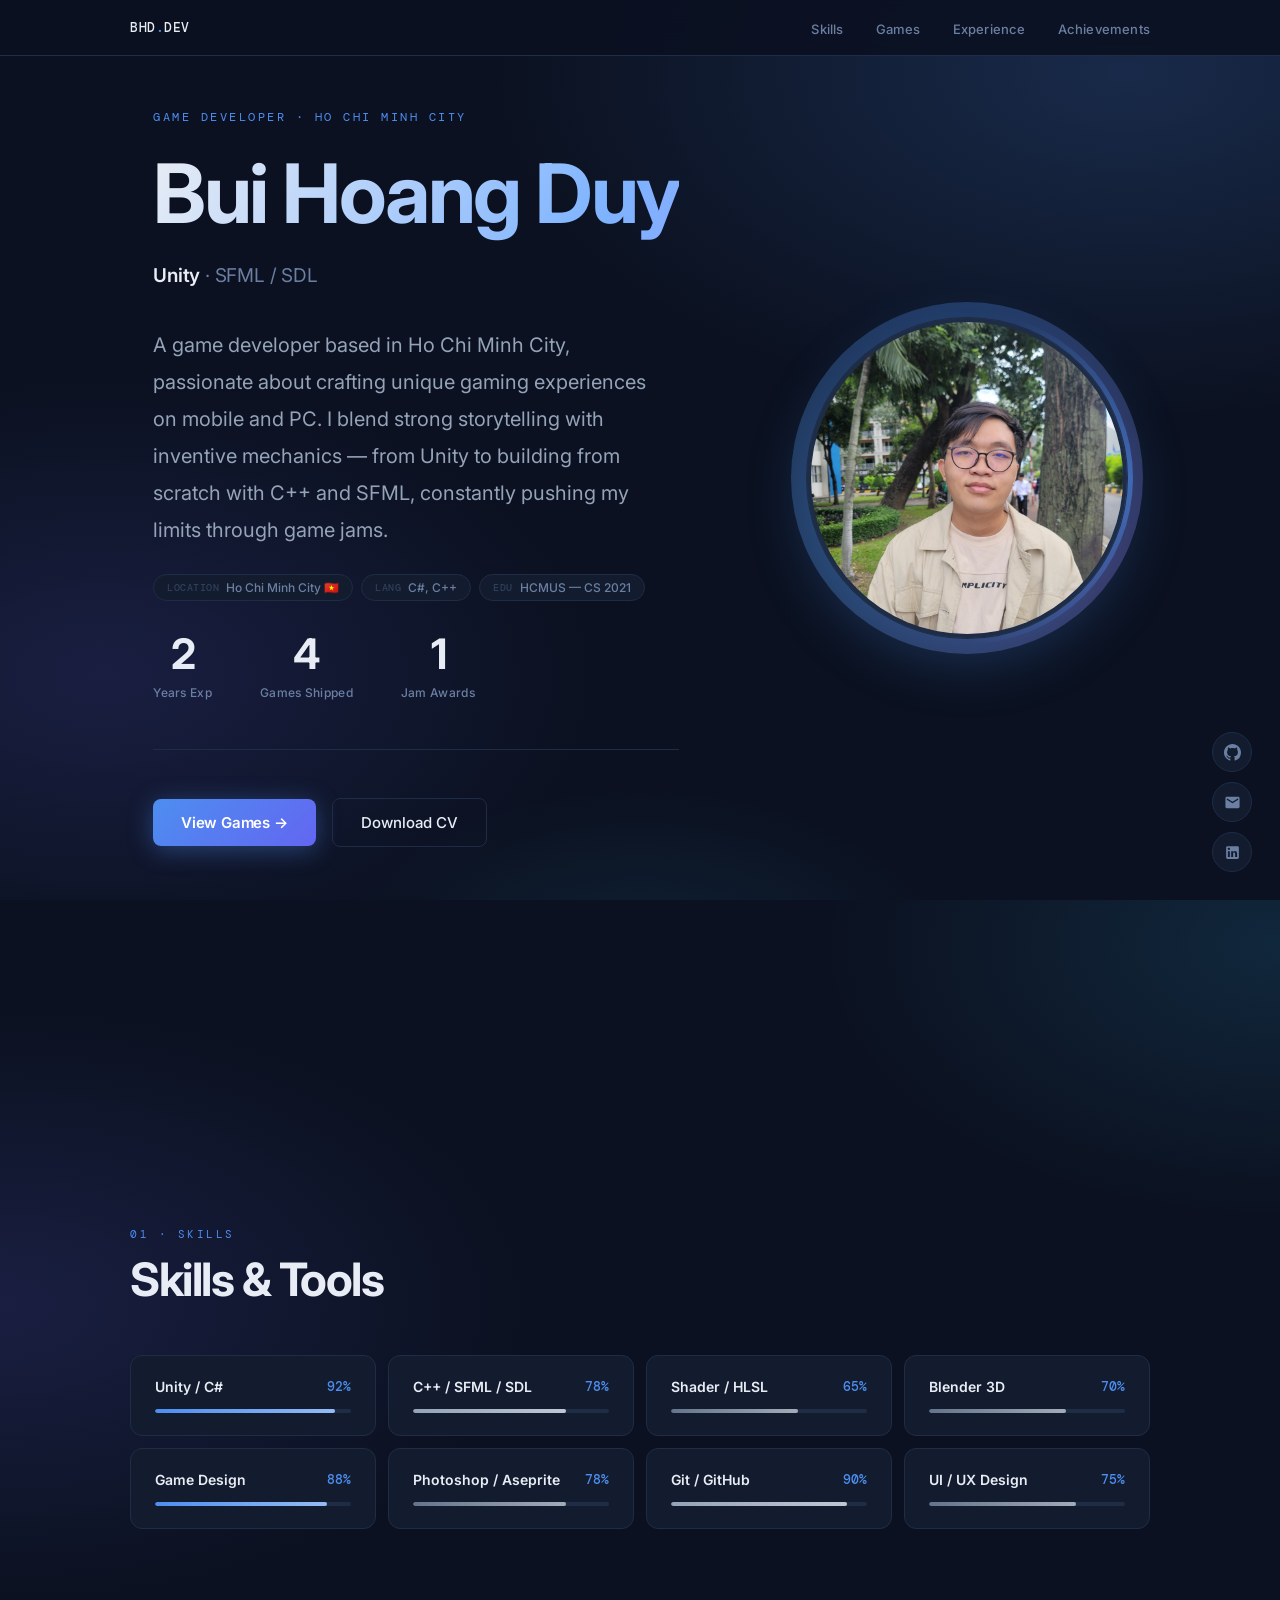
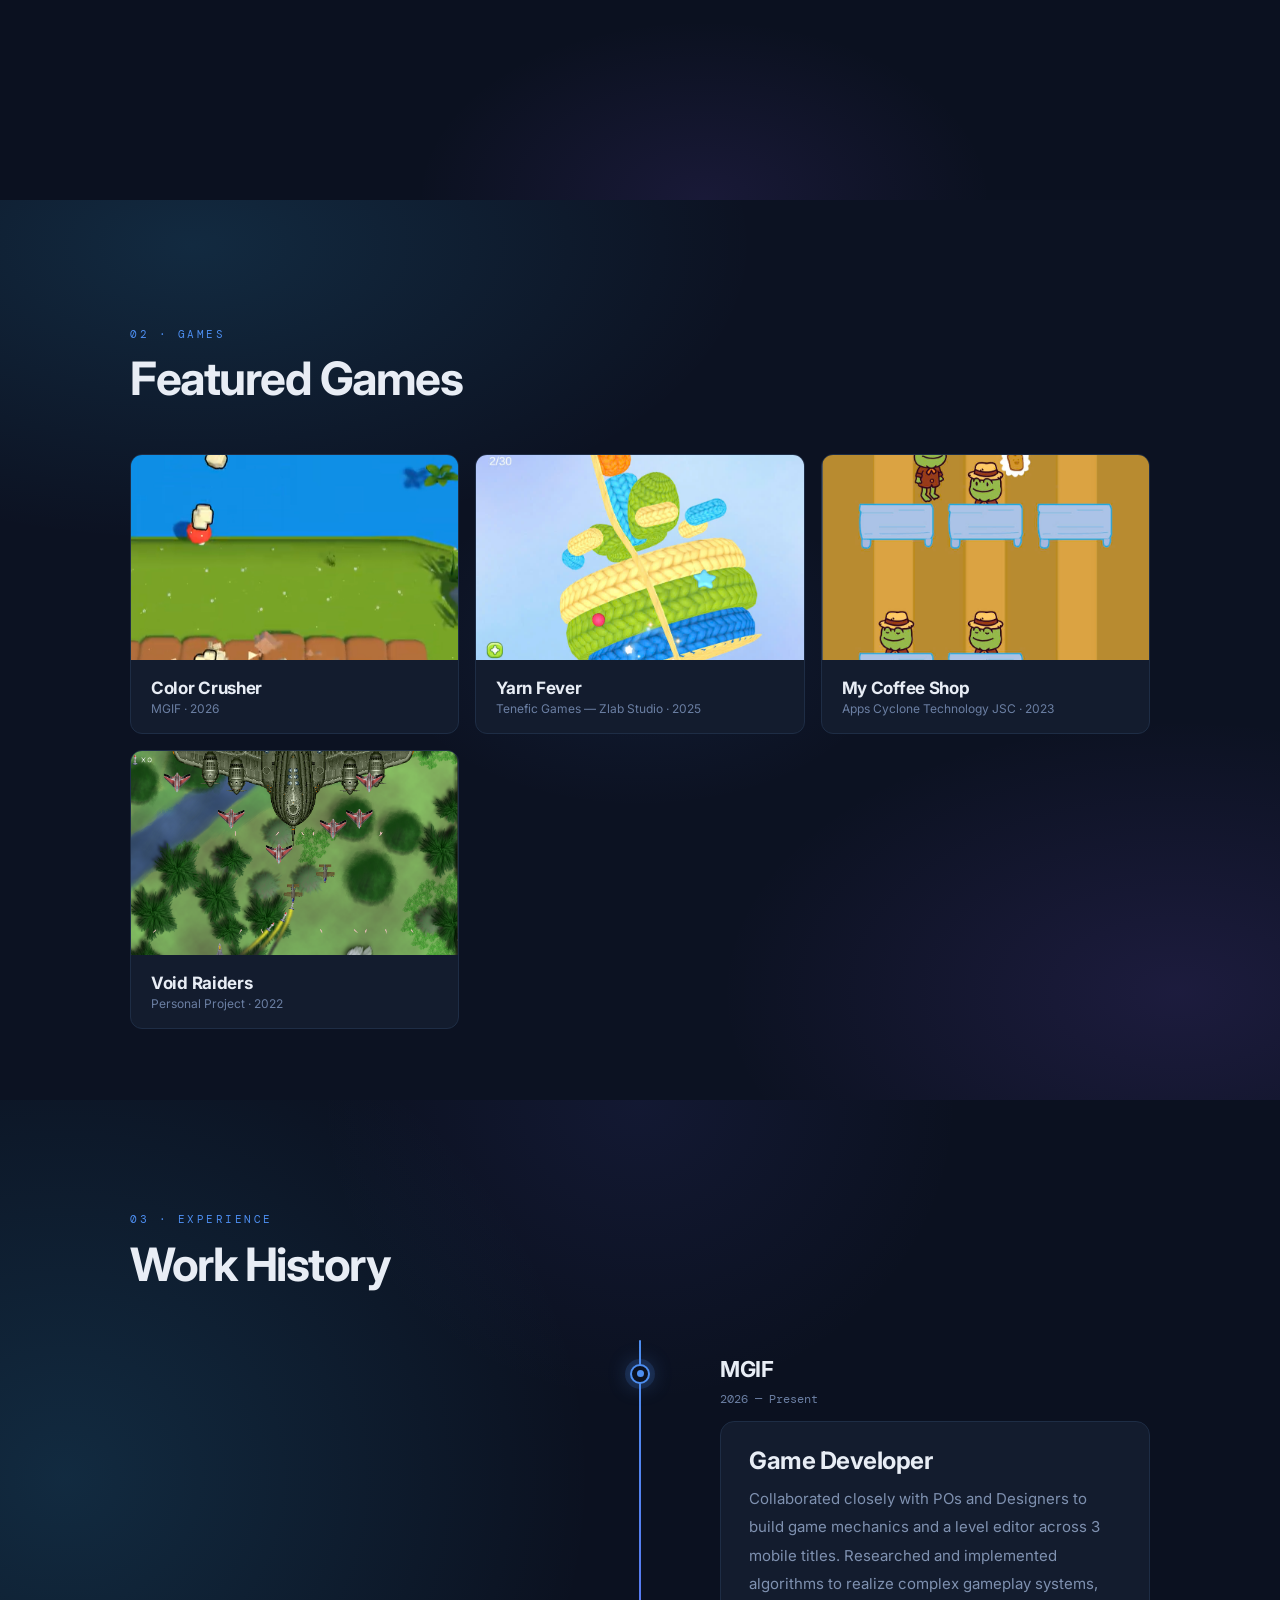
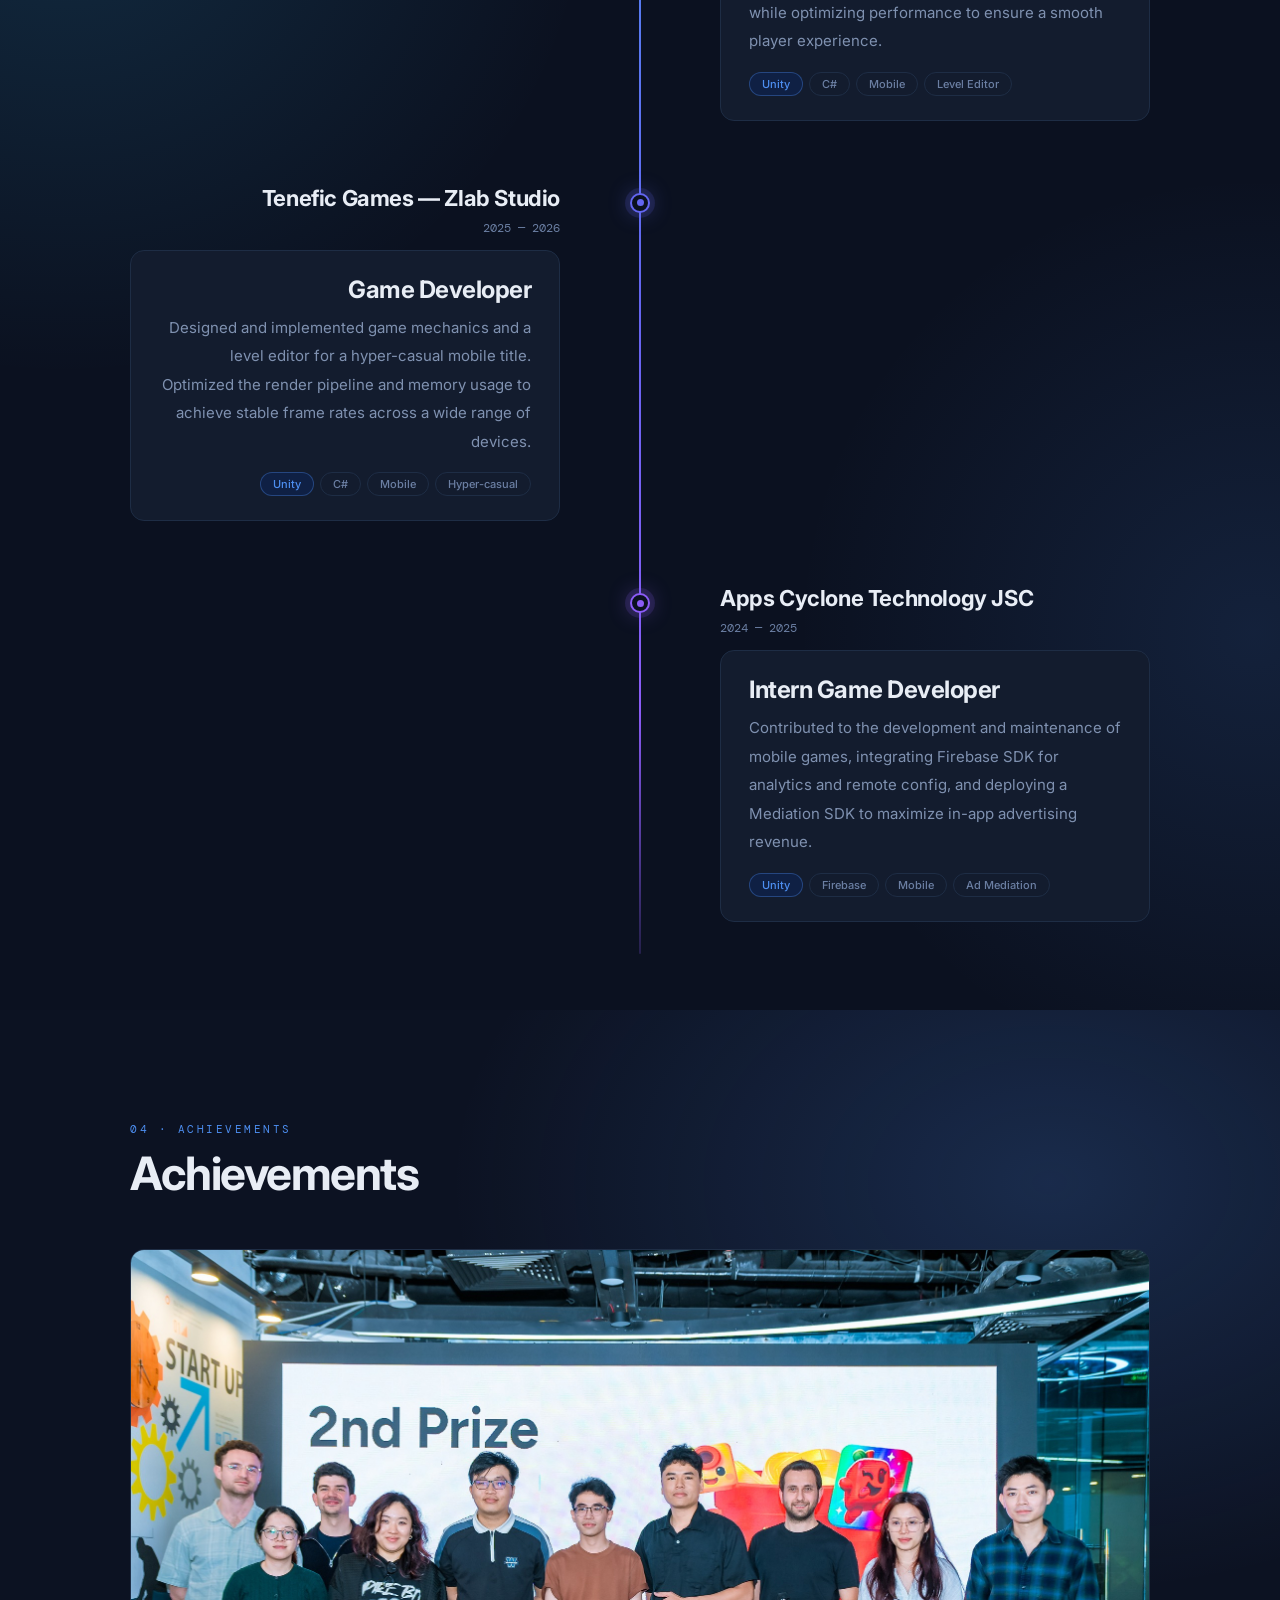
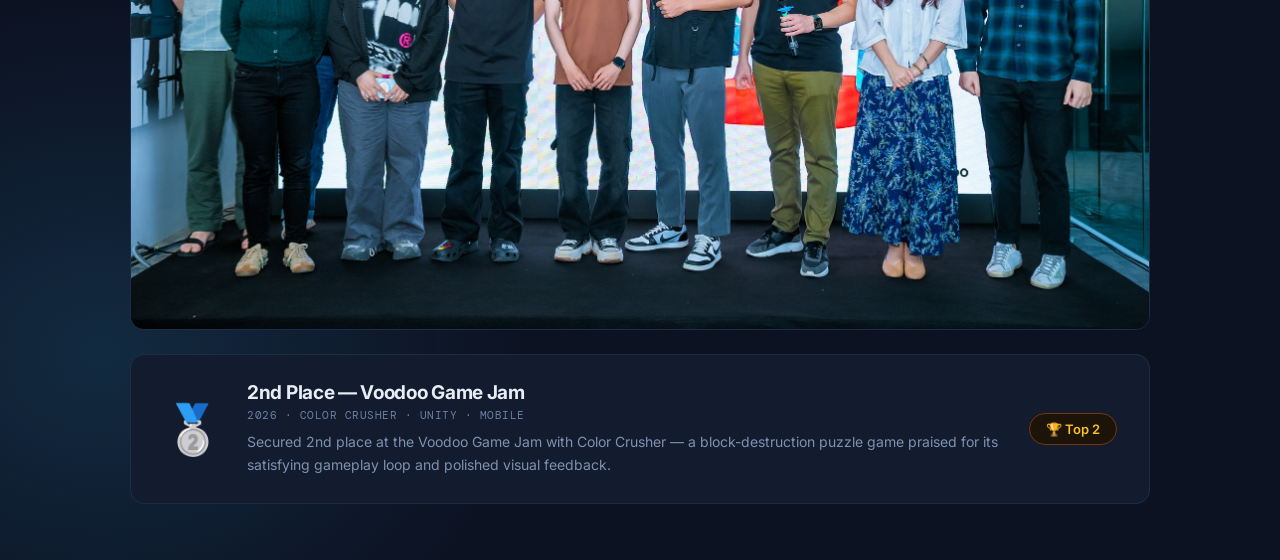
==== index.html @ a55b0243 "update portfolio" ====
<!DOCTYPE html>
<html lang="vi">
<head>
  <meta charset="UTF-8" />
  <meta name="viewport" content="width=device-width, initial-scale=1.0" />
  <title>Bui Hoang Duy — Game Developer</title>
  <link rel="preconnect" href="https://fonts.googleapis.com" />
  <link href="https://fonts.googleapis.com/css2?family=Inter:wght@300;400;500;600;700&family=DM+Mono:wght@400;500&display=swap" rel="stylesheet" />
  <style>
    *, *::before, *::after { box-sizing: border-box; margin: 0; padding: 0; }
    html { overflow-y: scroll; height: 100%; scroll-behavior: smooth; }
    body { overflow-x: hidden; }

    :root {
      --bg:           #0b1120;
      --surface:      #131c2e;
      --border:       #1e2d45;
      --text:         #e8edf5;
      --muted:        #6b7fa3;
      --subtle:       #2e3f5c;
      --accent:       #4d8ef0;
      --accent-light: #0f2044;
      --nav-h:        56px;
    }

    body {
      font-family: 'Inter', sans-serif;
      background: var(--bg);
      color: var(--text);
      -webkit-font-smoothing: antialiased;
    }

    a { color: inherit; text-decoration: none; }

    .container {
      max-width: 1100px;
      margin: 0 auto;
      padding: 0 2.5rem;
    }

    /* ── SCROLL PROGRESS ── */
    .scroll-progress {
      position: fixed;
      top: 0; left: 0;
      height: 2px;
      width: 0%;
      background: linear-gradient(90deg, var(--accent), #a78bfa, #60a5fa);
      z-index: 300;
      transition: width 0.08s linear;
    }

    /* ── NAV ── */
    nav {
      position: fixed;
      top: 0; left: 0; right: 0;
      z-index: 100;
      background: rgba(11,17,32,0.88);
      backdrop-filter: blur(16px);
      border-bottom: 1px solid var(--border);
      padding: 1.1rem 0;
    }

    nav .container { display: flex; align-items: center; justify-content: space-between; }

    .nav-logo {
      font-family: 'DM Mono', monospace;
      font-size: 13px; font-weight: 500;
      color: var(--text); letter-spacing: 0.5px;
    }
    .nav-logo span { color: var(--accent); }

    .nav-links { display: flex; gap: 2rem; list-style: none; }

    .nav-links a {
      font-size: 13px; color: var(--muted);
      font-weight: 500; letter-spacing: 0.2px;
      transition: color 0.15s;
      position: relative; padding-bottom: 2px;
    }
    .nav-links a::after {
      content: '';
      position: absolute; left: 0; bottom: -2px;
      width: 0; height: 1px;
      background: var(--accent);
      transition: width 0.22s ease;
    }
    .nav-links a:hover { color: var(--text); }
    .nav-links a:hover::after { width: 100%; }

    /* ── KEYFRAMES ── */
    @keyframes fadeUp {
      from { opacity: 0; transform: translateY(16px); }
      to   { opacity: 1; transform: translateY(0); }
    }

    @keyframes float {
      0%, 100% { transform: translateY(0); }
      50%       { transform: translateY(-12px); }
    }

    @keyframes gradientMove {
      0%   { background-position: 0% 50%; }
      50%  { background-position: 100% 50%; }
      100% { background-position: 0% 50%; }
    }

    @keyframes ringRotate {
      from { transform: rotate(0deg); }
      to   { transform: rotate(360deg); }
    }

    @keyframes ringRotateRev {
      from { transform: rotate(0deg); }
      to   { transform: rotate(-360deg); }
    }

    @keyframes shimmer {
      0%   { background-position: -200% center; }
      100% { background-position:  200% center; }
    }

    @keyframes blink {
      0%, 100% { opacity: 1; }
      50%       { opacity: 0.3; }
    }

    @keyframes pulseGlow {
      0%, 100% { box-shadow: 0 0 0 0   rgba(77,142,240,0.35); }
      50%       { box-shadow: 0 0 0 10px rgba(77,142,240,0); }
    }

    @keyframes slideLeft {
      from { opacity: 0; transform: translateX(-24px); }
      to   { opacity: 1; transform: translateX(0); }
    }

    /* ── HERO ── */
    .hero {
      height: 100vh;
      display: flex; align-items: center;
      background:
        radial-gradient(ellipse 90% 70% at 88%  8%,  rgba(77,142,240,0.20) 0%, transparent 55%),
        radial-gradient(ellipse 70% 60% at 8%   75%,  rgba(99,102,241,0.16) 0%, transparent 55%),
        radial-gradient(ellipse 50% 45% at 50% 110%,  rgba(56,189,248,0.11) 0%, transparent 50%),
        #0b1120;
    }
    .hero .container { padding-top: var(--nav-h); }

    .hero-inner {
      display: grid;
      grid-template-columns: 1fr auto;
      gap: 8rem; align-items: center;
      width: 100%;
      min-height: calc(100vh - var(--nav-h));
    }
    @media (max-width: 640px) {
      .hero-inner { grid-template-columns: 1fr; gap: 2.5rem; }
      .hero-avatar-wrap { order: -1; }
    }

    /* avatar */
    .hero-avatar-wrap {
      position: relative;
      display: flex; align-items: center; justify-content: center;
      flex-shrink: 0;
      animation: float 6s ease-in-out 1s infinite;
    }
    .hero-avatar-wrap::before {
      content: '';
      position: absolute; inset: -16px;
      border-radius: 50%;
      background: conic-gradient(from 0deg, var(--accent) 0%, #a78bfa 35%, #60a5fa 65%, var(--accent) 100%);
      opacity: 0.28;
      animation: ringRotate 8s linear infinite;
    }
    .hero-avatar-wrap::after {
      content: '';
      position: absolute; inset: -6px;
      border-radius: 50%;
      background: conic-gradient(from 180deg, transparent 55%, rgba(77,142,240,0.55) 75%, transparent 100%);
      animation: ringRotateRev 5s linear infinite;
    }
    .hero-avatar {
      width: 320px; height: 320px;
      border-radius: 50%;
      object-fit: cover;
      border: 4px solid #1e2d45;
      box-shadow: 0 0 0 1px var(--border), 0 20px 60px rgba(77,142,240,0.28);
      position: relative; z-index: 1;
      display: block;
      opacity: 0;
      animation: fadeUp 0.5s ease 0.25s forwards;
    }

    /* hero text */
    .hero-eyebrow {
      font-family: 'DM Mono', monospace;
      font-size: 12px; color: var(--accent);
      letter-spacing: 2.5px; text-transform: uppercase;
      margin-bottom: 1.4rem;
      opacity: 0;
      animation: fadeUp 0.5s ease 0.1s forwards;
    }

    .hero-name {
      font-size: clamp(46px, 7.5vw, 82px);
      font-weight: 700;
      line-height: 1.15; letter-spacing: -2.5px;
      padding-bottom: 0.08em;
      margin-bottom: 1rem;
      background: linear-gradient(120deg, #e8edf5 0%, #7eb3ff 30%, #a78bfa 60%, #e8edf5 100%);
      background-size: 280% 280%;
      -webkit-background-clip: text;
      -webkit-text-fill-color: transparent;
      background-clip: text;
      animation: fadeUp 0.5s ease 0.2s forwards, gradientMove 7s ease 0.7s infinite;
    }

    .hero-title {
      font-size: 19px; font-weight: 400;
      color: var(--muted); margin-bottom: 2.5rem;
      letter-spacing: -0.2px;
      opacity: 0;
      animation: fadeUp 0.5s ease 0.3s forwards;
    }
    .hero-title strong { color: var(--text); font-weight: 600; }

    .hero-bio {
      font-size: 20px; line-height: 1.85;
      color: #94a3b8; margin-bottom: 1.6rem;
      max-width: 500px;
      opacity: 0;
      animation: fadeUp 0.5s ease 0.35s forwards;
    }

    .hero-info-row {
      display: flex; gap: 8px; flex-wrap: wrap;
      margin-bottom: 2rem;
      opacity: 0;
      animation: fadeUp 0.5s ease 0.42s forwards;
    }
    .hero-chip {
      display: inline-flex; align-items: center; gap: 7px;
      font-size: 12px; font-weight: 500; color: var(--muted);
      background: var(--surface);
      border: 1px solid var(--border);
      padding: 5px 13px; border-radius: 100px;
      transition: border-color 0.15s, color 0.15s;
    }
    .hero-chip:hover { border-color: var(--accent); color: var(--text); }
    .hero-chip-accent { color: var(--accent); border-color: rgba(77,142,240,0.3); background: var(--accent-light); }
    .hero-chip-accent:hover { background: rgba(77,142,240,0.15); }
    .chip-key {
      font-family: 'DM Mono', monospace;
      font-size: 10px; color: var(--subtle);
      text-transform: uppercase; letter-spacing: 0.5px;
    }

    /* stats */
    .hero-stats {
      display: flex; gap: 3rem;
      margin-bottom: 3rem; padding-bottom: 3rem;
      border-bottom: 1px solid var(--border);
      opacity: 0;
      animation: fadeUp 0.5s ease 0.5s forwards;
    }
    .stat { text-align: center; }
    .stat-num {
      font-size: 42px; font-weight: 700;
      color: var(--text); letter-spacing: -2px;
      display: block; line-height: 1; margin-bottom: 6px;
    }
    .stat-label {
      font-size: 12px; color: var(--muted);
      font-weight: 500; letter-spacing: 0.3px;
    }

    /* cta buttons */
    .hero-cta {
      display: inline-flex; align-items: center; gap: 8px;
      background: linear-gradient(135deg, #4d8ef0, #6366f1);
      color: #fff; padding: 14px 28px;
      border-radius: 8px; font-size: 15px; font-weight: 600;
      letter-spacing: -0.2px;
      transition: all 0.2s cubic-bezier(0.34,1.56,0.64,1);
      opacity: 0;
      animation: fadeUp 0.5s ease 0.6s forwards;
      box-shadow: 0 4px 24px rgba(77,142,240,0.38);
    }
    .hero-cta:hover {
      transform: translateY(-2px) scale(1.03);
      box-shadow: 0 8px 32px rgba(77,142,240,0.52);
      background: linear-gradient(135deg, #6ba3f5, #818cf8);
    }

    .hero-cta-secondary {
      display: inline-flex; align-items: center; gap: 8px;
      border: 1px solid var(--border);
      color: var(--text); padding: 14px 28px;
      border-radius: 8px; font-size: 15px; font-weight: 500;
      transition: all 0.2s cubic-bezier(0.34,1.56,0.64,1);
      margin-left: 12px;
      opacity: 0;
      animation: fadeUp 0.5s ease 0.65s forwards;
    }
    .hero-cta-secondary:hover {
      border-color: var(--accent);
      background: var(--surface);
      transform: translateY(-2px);
      box-shadow: 0 4px 20px rgba(77,142,240,0.18);
    }

    /* ── SECTIONS ── */
    section {
      min-height: 100vh;
      display: flex; align-items: center;
    }
    section .container {
      padding-top: calc(var(--nav-h) + 3.5rem);
      padding-bottom: 3.5rem; width: 100%;
    }

    .section-label {
      font-family: 'DM Mono', monospace;
      font-size: 11px; color: var(--accent);
      letter-spacing: 2.5px; text-transform: uppercase;
      margin-bottom: 0.6rem;
    }
    .section-title {
      font-size: 46px; font-weight: 700;
      color: var(--text); letter-spacing: -1.5px;
      margin-bottom: 3rem;
    }

    /* ── REVEAL ── */
    .reveal {
      opacity: 0; transform: translateY(20px);
      transition: opacity 0.6s ease, transform 0.6s ease;
    }
    .reveal.visible { opacity: 1; transform: none; }

    /* ── SKILLS ── */
    #skills {
      background:
        radial-gradient(ellipse 75% 60% at 0%   45%,  rgba(99,102,241,0.16) 0%, transparent 55%),
        radial-gradient(ellipse 65% 55% at 100%  5%,   rgba(56,189,248,0.13) 0%, transparent 55%),
        radial-gradient(ellipse 45% 40% at 55%  100%,  rgba(139,92,246,0.11) 0%, transparent 50%),
        #0b1120;
    }
    .skills-grid {
      display: grid;
      grid-template-columns: repeat(auto-fill, minmax(240px, 1fr));
      gap: 12px;
    }
    .skill-card {
      background: var(--surface);
      border: 1px solid var(--border);
      border-radius: 12px; padding: 22px 24px;
      opacity: 0; transform: translateY(22px);
      transition: opacity 0.45s ease, transform 0.45s ease,
                  border-color 0.18s, box-shadow 0.18s;
    }
    .skill-card.visible { opacity: 1; transform: translateY(0); }
    .skill-card.visible:hover {
      border-color: var(--accent);
      box-shadow: 0 6px 24px rgba(77,142,240,0.14);
      transform: translateY(-4px);
    }
    .skill-header {
      display: flex; justify-content: space-between;
      align-items: center; margin-bottom: 14px;
    }
    .skill-name { font-size: 14px; font-weight: 600; color: var(--text); }
    .skill-pct {
      font-family: 'DM Mono', monospace;
      font-size: 13px; color: var(--accent); font-weight: 500;
    }
    .skill-bar {
      height: 4px; background: var(--border);
      border-radius: 2px; overflow: hidden;
    }
    .skill-fill {
      height: 100%; border-radius: 2px;
      width: 0; transition: width 1.3s cubic-bezier(.22,.68,0,1.1);
      position: relative; overflow: hidden;
    }
    .skill-fill::after {
      content: '';
      position: absolute; inset: 0;
      background: linear-gradient(90deg, transparent 0%, rgba(255,255,255,0.4) 50%, transparent 100%);
      background-size: 200% 100%;
      animation: shimmer 2.2s linear infinite;
    }
    .c-accent { background: var(--accent); }
    .c-dark   { background: #94a3b8; }
    .c-mid    { background: #64748b; }

    /* ── GAMES ── */
    #games {
      background:
        radial-gradient(ellipse 80% 60% at 15%  5%,  rgba(56,189,248,0.14) 0%, transparent 55%),
        radial-gradient(ellipse 65% 55% at 92%  88%, rgba(139,92,246,0.13) 0%, transparent 55%),
        radial-gradient(ellipse 40% 35% at 50%  50%, rgba(77,142,240,0.08) 0%, transparent 50%),
        #0c1222;
    }
    .games-grid {
      display: grid;
      grid-template-columns: repeat(3, 1fr);
      gap: 16px;
    }
    @media (max-width: 860px) { .games-grid { grid-template-columns: repeat(2, 1fr); } }
    @media (max-width: 520px)  { .games-grid { grid-template-columns: 1fr; } }

    .game-card {
      display: block;
      border-radius: 12px; overflow: hidden;
      background: var(--surface);
      border: 1px solid var(--border);
      cursor: pointer;
      transition: transform 0.25s cubic-bezier(0.34,1.56,0.64,1), box-shadow 0.25s, border-color 0.25s;
    }
    .game-card:hover {
      transform: translateY(-5px);
      box-shadow: 0 20px 50px rgba(0,0,0,0.4);
      border-color: rgba(77,142,240,0.35);
    }
    .game-card-thumb {
      position: relative; overflow: hidden;
      aspect-ratio: 16 / 10;
    }
    .game-card-thumb img {
      width: 100%; height: 100%;
      object-fit: cover; display: block;
      transition: transform 0.5s ease;
    }
    .game-card:hover .game-card-thumb img { transform: scale(1.06); }

    .game-card-info { padding: 18px 20px 16px; }
    .game-card-title {
      font-size: 17px; font-weight: 700;
      color: var(--text); letter-spacing: -0.3px; margin-bottom: 3px;
    }
    .game-card-studio { font-size: 12px; color: var(--muted); }

    .game-card-desc-wrap {
      max-height: 0; overflow: hidden; opacity: 0;
      transition: max-height 0.4s ease, opacity 0.35s ease, padding 0.35s ease;
      border-top: 1px solid transparent;
      padding: 0 20px;
    }
    .game-card:hover .game-card-desc-wrap {
      max-height: 180px; opacity: 1;
      border-top-color: var(--border);
      padding: 14px 20px 20px;
    }
    .game-card-desc { font-size: 13px; color: #7f91b0; line-height: 1.75; }

    .tags { display: flex; gap: 6px; flex-wrap: wrap; }
    .tag {
      font-size: 11px; font-weight: 500;
      padding: 4px 12px; border-radius: 100px;
      background: var(--surface); color: var(--muted);
      border: 1px solid var(--border);
      transition: all 0.15s;
    }
    .tag:hover { border-color: var(--accent); color: var(--accent); }
    .tag-accent {
      background: var(--accent-light); color: var(--accent);
      border-color: rgba(77,142,240,0.35);
    }

    /* ── EXPERIENCE / GIT LOG TIMELINE ── */
    #experience {
      background:
        radial-gradient(ellipse 75% 60% at 5%   25%,  rgba(56,189,248,0.15) 0%, transparent 55%),
        radial-gradient(ellipse 65% 55% at 98%  75%,  rgba(77,142,240,0.13) 0%, transparent 55%),
        radial-gradient(ellipse 50% 40% at 50%   0%,  rgba(99,102,241,0.09) 0%, transparent 50%),
        #0b1120;
    }

    .git-log {
      position: relative;
      padding: 1rem 0 2rem;
    }

    /* centered vertical line */
    .git-log::before {
      content: '';
      position: absolute;
      left: 50%; top: 0; bottom: 0;
      width: 2px;
      transform: translateX(-50%);
      background: linear-gradient(to bottom,
        var(--accent) 0%,
        #6366f1 45%,
        #8b5cf6 80%,
        rgba(139,92,246,0.2) 100%
      );
      border-radius: 2px;
    }

    .git-entry {
      display: grid;
      grid-template-columns: 1fr 80px 1fr;
      margin-bottom: 4rem;
      opacity: 0; transform: translateY(20px);
      transition: opacity 0.55s ease, transform 0.55s ease;
    }
    .git-entry.visible { opacity: 1; transform: none; }
    .git-entry:last-child { margin-bottom: 0; }

    /* center column: node */
    .git-node-col {
      grid-column: 2;
      display: flex; justify-content: center;
      padding-top: 8px;
      position: relative; z-index: 2;
    }

    .git-node {
      width: 20px; height: 20px;
      border-radius: 50%;
      background: var(--bg);
      border: 2.5px solid var(--accent);
      box-shadow: 0 0 0 5px rgba(77,142,240,0.15), 0 0 22px rgba(77,142,240,0.45);
      display: flex; align-items: center; justify-content: center;
      flex-shrink: 0;
      transition: box-shadow 0.25s, transform 0.25s;
    }
    .git-node::after {
      content: '';
      width: 7px; height: 7px;
      border-radius: 50%;
      background: var(--accent);
    }
    .git-entry:hover .git-node {
      box-shadow: 0 0 0 8px rgba(77,142,240,0.2), 0 0 32px rgba(77,142,240,0.6);
      transform: scale(1.2);
    }
    .git-entry:nth-child(2) .git-node { border-color: #6366f1; box-shadow: 0 0 0 5px rgba(99,102,241,0.15), 0 0 22px rgba(99,102,241,0.45); }
    .git-entry:nth-child(2) .git-node::after { background: #6366f1; }
    .git-entry:nth-child(2):hover .git-node { box-shadow: 0 0 0 8px rgba(99,102,241,0.2), 0 0 32px rgba(99,102,241,0.6); }
    .git-entry:nth-child(3) .git-node { border-color: #8b5cf6; box-shadow: 0 0 0 5px rgba(139,92,246,0.15), 0 0 22px rgba(139,92,246,0.45); }
    .git-entry:nth-child(3) .git-node::after { background: #8b5cf6; }
    .git-entry:nth-child(3):hover .git-node { box-shadow: 0 0 0 8px rgba(139,92,246,0.2), 0 0 32px rgba(139,92,246,0.6); }

    /* right entry: content column 3 */
    .git-entry--right .git-content { grid-column: 3; padding-left: 2.5rem; }

    /* left entry: content column 1, right-aligned */
    .git-entry--left .git-content {
      grid-column: 1; grid-row: 1;
      padding-right: 2.5rem;
      text-align: right;
    }
    .git-entry--left .git-node-col { grid-row: 1; }
    .git-entry--left .tags { justify-content: flex-end; }

    .git-commit-header { margin-bottom: 14px; }
    .git-company-label {
      display: block;
      font-size: 22px; font-weight: 700; color: var(--text); letter-spacing: -0.4px;
      margin-bottom: 5px;
    }
    .git-commit-date {
      font-family: 'DM Mono', monospace;
      font-size: 12px; color: var(--muted);
    }

    .git-commit-card {
      background: var(--surface);
      border: 1px solid var(--border);
      border-radius: 14px; padding: 24px 28px;
      transition: border-color 0.2s, box-shadow 0.2s, transform 0.2s;
    }
    .git-entry--right .git-commit-card:hover {
      border-color: rgba(77,142,240,0.4);
      box-shadow: 0 6px 28px rgba(77,142,240,0.13);
      transform: translateX(5px);
    }
    .git-entry--left .git-commit-card:hover {
      border-color: rgba(99,102,241,0.4);
      box-shadow: 0 6px 28px rgba(99,102,241,0.13);
      transform: translateX(-5px);
    }
    .git-entry:nth-child(3) .git-commit-card:hover { border-color: rgba(139,92,246,0.4); box-shadow: 0 6px 28px rgba(139,92,246,0.13); }

    .tl-role { font-size: 24px; font-weight: 700; color: var(--text); margin-bottom: 10px; letter-spacing: -0.5px; }
    .tl-desc { font-size: 15px; color: #7f91b0; line-height: 1.9; }

    @media (max-width: 680px) {
      .git-log::before { left: 20px; transform: none; }
      .git-entry { grid-template-columns: 50px 1fr; }
      .git-node-col { grid-column: 1; }
      .git-entry--right .git-content,
      .git-entry--left .git-content {
        grid-column: 2; grid-row: 1;
        padding-left: 1.5rem; padding-right: 0;
        text-align: left;
      }
      .git-entry--left .tags { justify-content: flex-start; }
    }

    /* ── ACHIEVEMENTS ── */
    #achievements {
      background:
        radial-gradient(ellipse 85% 65% at 82%  15%,  rgba(77,142,240,0.20) 0%, transparent 55%),
        radial-gradient(ellipse 60% 55% at 8%   82%,  rgba(56,189,248,0.14) 0%, transparent 55%),
        radial-gradient(ellipse 45% 40% at 40%  55%,  rgba(99,102,241,0.10) 0%, transparent 50%),
        #0c1222;
    }
    .achievement-wrap { display: flex; flex-direction: column; gap: 24px; }
    .achievement-img {
      width: 100%; border-radius: 14px; overflow: hidden;
      border: 1px solid var(--border); background: var(--surface);
      transition: transform 0.35s ease, box-shadow 0.35s;
    }
    .achievement-img:hover {
      transform: scale(1.012);
      box-shadow: 0 16px 48px rgba(77,142,240,0.22);
    }
    .achievement-img img { width: 100%; height: auto; display: block; }

    .achievement-card {
      display: flex; align-items: center; gap: 24px;
      padding: 26px 32px; border: 1px solid var(--border);
      border-radius: 14px; background: var(--surface);
      transition: border-color 0.2s, box-shadow 0.2s, transform 0.2s cubic-bezier(0.34,1.56,0.64,1);
      animation: pulseGlow 3.5s ease-in-out infinite;
    }
    .achievement-card:hover {
      border-color: var(--accent);
      box-shadow: 0 10px 40px rgba(77,142,240,0.22);
      transform: translateY(-3px);
    }
    .achievement-badge {
      font-size: 48px; flex-shrink: 0; line-height: 1;
      animation: float 4s ease-in-out infinite;
    }
    .achievement-info { flex: 1; }
    .achievement-title { font-size: 19px; font-weight: 700; color: var(--text); letter-spacing: -0.3px; margin-bottom: 4px; }
    .achievement-meta {
      font-family: 'DM Mono', monospace;
      font-size: 11px; color: var(--muted);
      letter-spacing: 0.5px; text-transform: uppercase; margin-bottom: 8px;
    }
    .achievement-desc { font-size: 14px; color: #7f91b0; line-height: 1.7; }
    .achievement-pill {
      display: inline-flex; align-items: center; gap: 6px;
      background: #1c1408; border: 1px solid #78350f;
      border-radius: 100px; padding: 7px 16px;
      font-size: 13px; font-weight: 600; color: #fbbf24; flex-shrink: 0;
    }

    /* ── SOCIAL DOCK ── */
    .social-dock {
      position: fixed; bottom: 28px; right: 28px;
      display: flex; flex-direction: column; gap: 10px;
      z-index: 90;
    }
    .social-btn {
      width: 40px; height: 40px; border-radius: 50%;
      background: var(--surface); border: 1px solid var(--border);
      display: flex; align-items: center; justify-content: center;
      color: var(--muted);
      transition: border-color 0.18s, color 0.18s, transform 0.2s cubic-bezier(0.34,1.56,0.64,1), box-shadow 0.18s;
    }
    .social-btn svg { width: 17px; height: 17px; fill: currentColor; }
    .social-btn:hover {
      border-color: var(--accent); color: var(--accent);
      transform: scale(1.15);
      box-shadow: 0 4px 18px rgba(77,142,240,0.28);
    }

    /* removed: game detail overlay + lightbox (now in projects/style.css) */
    /*
    .game-detail-overlay {
      position: fixed; inset: 0;
      background: #06101e;
      z-index: 200; overflow-y: auto;
      opacity: 0; pointer-events: none;
      transition: opacity 0.3s ease;
    }
    .game-detail-overlay.open { opacity: 1; pointer-events: all; }

    .game-detail-inner {
      max-width: 960px; margin: 0 auto;
      padding: 3.5rem 2.5rem 6rem;
    }
    .game-detail-back {
      background: none; border: none;
      font-family: 'DM Mono', monospace;
      font-size: 12px; color: var(--muted); letter-spacing: 0.8px;
      cursor: pointer; padding: 0; margin-bottom: 2.5rem;
      display: inline-flex; align-items: center; gap: 8px;
      transition: color 0.15s;
    }
    .game-detail-back:hover { color: var(--text); }

    .game-detail-badge {
      display: inline-block;
      font-family: 'DM Mono', monospace;
      font-size: 11px; color: var(--accent);
      letter-spacing: 1.5px; text-transform: uppercase;
      border: 1px solid rgba(77,142,240,0.4);
      padding: 4px 10px; border-radius: 4px;
      margin-bottom: 1.2rem;
    }
    .game-detail-title {
      font-size: clamp(34px, 5.5vw, 60px);
      font-weight: 700; color: var(--text);
      letter-spacing: -1.5px; line-height: 1.08;
      text-transform: uppercase; margin-bottom: 1.5rem;
    }
    .game-detail-hr { border: none; border-top: 1px solid var(--border); margin-bottom: 2.5rem; }

    .game-detail-body {
      display: grid;
      grid-template-columns: 1fr 260px;
      gap: 5rem; align-items: start;
    }
    @media (max-width: 700px) { .game-detail-body { grid-template-columns: 1fr; gap: 2.5rem; } }

    .game-detail-section-label {
      font-family: 'DM Mono', monospace;
      font-size: 11px; color: var(--accent);
      letter-spacing: 2px; text-transform: uppercase;
      margin-bottom: 0.8rem;
    }
    .game-detail-overview {
      font-family: 'DM Mono', monospace;
      font-size: 13px; color: #7f91b0;
      line-height: 2; margin-bottom: 2.5rem;
    }
    .game-detail-screenshots {
      display: grid; grid-template-columns: 1fr 1fr; gap: 10px;
    }
    .game-detail-screenshots img {
      width: 100%; border-radius: 8px;
      border: 1px solid var(--border); display: block;
      cursor: pointer;
      transition: transform 0.3s ease, box-shadow 0.3s ease;
    }
    .game-detail-screenshots img:hover {
      transform: scale(1.02);
      box-shadow: 0 8px 32px rgba(0,0,0,0.5);
    }
    .game-detail-video {
      width: 100%; border-radius: 8px;
      border: 1px solid var(--border); display: block;
      background: #000;
    }

    /* ── LIGHTBOX ── */
    .lightbox {
      position: fixed; inset: 0;
      background: rgba(0,0,0,0.92);
      z-index: 400;
      display: flex; align-items: center; justify-content: center;
      opacity: 0; pointer-events: none;
      transition: opacity 0.2s ease;
    }
    .lightbox.open { opacity: 1; pointer-events: all; }

    .lightbox-img {
      max-width: 90vw; max-height: 88vh;
      object-fit: contain; border-radius: 6px; display: block;
      transition: opacity 0.15s ease;
    }
    .lightbox-img.switching { opacity: 0; }

    .lightbox-btn {
      position: absolute; top: 50%; transform: translateY(-50%);
      background: rgba(255,255,255,0.08);
      border: 1px solid rgba(255,255,255,0.18);
      border-radius: 50%; width: 48px; height: 48px;
      color: #fff; font-size: 18px; cursor: pointer;
      display: flex; align-items: center; justify-content: center;
      transition: background 0.15s, transform 0.15s;
      z-index: 1;
    }
    .lightbox-btn:hover { background: rgba(255,255,255,0.2); transform: translateY(-50%) scale(1.1); }
    .lightbox-prev { left: 24px; }
    .lightbox-next { right: 24px; }

    .lightbox-close {
      position: absolute; top: 18px; right: 18px;
      background: rgba(255,255,255,0.08);
      border: 1px solid rgba(255,255,255,0.18);
      border-radius: 50%; width: 38px; height: 38px;
      color: #fff; font-size: 14px; cursor: pointer;
      display: flex; align-items: center; justify-content: center;
      transition: background 0.15s;
    }
    .lightbox-close:hover { background: rgba(255,255,255,0.2); }

    .lightbox-counter {
      position: absolute; bottom: 20px; left: 50%; transform: translateX(-50%);
      font-family: 'DM Mono', monospace;
      font-size: 12px; color: rgba(255,255,255,0.45);
      letter-spacing: 1px; white-space: nowrap;
    }

    .game-detail-sidebar-block { margin-bottom: 2rem; }
    .game-detail-sidebar-label {
      font-family: 'DM Mono', monospace;
      font-size: 10px; color: var(--muted);
      letter-spacing: 2px; text-transform: uppercase;
      margin-bottom: 0.5rem;
    }
    .game-detail-sidebar-value {
      font-family: 'DM Mono', monospace;
      font-size: 13px; color: var(--accent); letter-spacing: 0.3px;
    }
    .game-detail-tags { display: flex; flex-wrap: wrap; gap: 6px; }
    .game-detail-tag {
      font-size: 11px; font-weight: 500;
      padding: 5px 12px; border-radius: 4px;
      background: var(--surface);
      border: 1px solid var(--border); color: var(--muted);
    }
    */
  </style>
</head>
<body>

  <div class="scroll-progress" id="scrollProgress"></div>

  <!-- NAV -->
  <nav>
    <div class="container">
      <span class="nav-logo">BHD<span>.</span>DEV</span>
      <ul class="nav-links">
        <li><a href="#skills">Skills</a></li>
        <li><a href="#games">Games</a></li>
        <li><a href="#experience">Experience</a></li>
        <li><a href="#achievements">Achievements</a></li>
      </ul>
    </div>
  </nav>

  <!-- HERO -->
  <div class="hero">
    <div class="container">
      <div class="hero-inner">
        <div class="hero-content">
          <p class="hero-eyebrow">Game Developer · Ho Chi Minh City</p>
          <h1 class="hero-name">Bui Hoang Duy</h1>
          <p class="hero-title"><strong>Unity</strong> · SFML / SDL</p>
          <p class="hero-bio">A game developer based in Ho Chi Minh City, passionate about crafting unique gaming experiences on mobile and PC. I blend strong storytelling with inventive mechanics — from Unity to building from scratch with C++ and SFML, constantly pushing my limits through game jams.</p>
          <div class="hero-info-row">
            <span class="hero-chip"><span class="chip-key">Location</span> Ho Chi Minh City 🇻🇳</span>
            <span class="hero-chip"><span class="chip-key">Lang</span> C#, C++</span>
            <span class="hero-chip"><span class="chip-key">EDU</span> HCMUS — CS 2021</span>
          </div>
          <div class="hero-stats">
            <div class="stat">
              <span class="stat-num" data-count="2">0</span>
              <span class="stat-label">Years Exp</span>
            </div>
            <div class="stat">
              <span class="stat-num" data-count="4">0</span>
              <span class="stat-label">Games Shipped</span>
            </div>
            <div class="stat">
              <span class="stat-num" data-count="1">0</span>
              <span class="stat-label">Jam Awards</span>
            </div>
          </div>
          <a href="#games" class="hero-cta">View Games →</a>
          <a href="BuiHoangDuy_Game_Developer.pdf" download class="hero-cta-secondary">Download CV</a>
        </div>
        <div class="hero-avatar-wrap">
          <img src="assets/Avatar.jpg" alt="Bui Hoang Duy" class="hero-avatar" />
        </div>
      </div>
    </div>
  </div>

  <!-- SKILLS -->
  <section id="skills">
    <div class="container reveal">
      <p class="section-label">01 · Skills</p>
      <h2 class="section-title">Skills &amp; Tools</h2>
      <div class="skills-grid">
        <div class="skill-card"><div class="skill-header"><span class="skill-name">Unity / C#</span><span class="skill-pct">92%</span></div><div class="skill-bar"><div class="skill-fill c-accent" data-w="92"></div></div></div>
        <div class="skill-card"><div class="skill-header"><span class="skill-name">C++ / SFML / SDL</span><span class="skill-pct">78%</span></div><div class="skill-bar"><div class="skill-fill c-dark" data-w="78"></div></div></div>
        <div class="skill-card"><div class="skill-header"><span class="skill-name">Shader / HLSL</span><span class="skill-pct">65%</span></div><div class="skill-bar"><div class="skill-fill c-mid" data-w="65"></div></div></div>
        <div class="skill-card"><div class="skill-header"><span class="skill-name">Blender 3D</span><span class="skill-pct">70%</span></div><div class="skill-bar"><div class="skill-fill c-mid" data-w="70"></div></div></div>
        <div class="skill-card"><div class="skill-header"><span class="skill-name">Game Design</span><span class="skill-pct">88%</span></div><div class="skill-bar"><div class="skill-fill c-accent" data-w="88"></div></div></div>
        <div class="skill-card"><div class="skill-header"><span class="skill-name">Photoshop / Aseprite</span><span class="skill-pct">78%</span></div><div class="skill-bar"><div class="skill-fill c-mid" data-w="78"></div></div></div>
        <div class="skill-card"><div class="skill-header"><span class="skill-name">Git / GitHub</span><span class="skill-pct">90%</span></div><div class="skill-bar"><div class="skill-fill c-dark" data-w="90"></div></div></div>
        <div class="skill-card"><div class="skill-header"><span class="skill-name">UI / UX Design</span><span class="skill-pct">75%</span></div><div class="skill-bar"><div class="skill-fill c-mid" data-w="75"></div></div></div>
      </div>
    </div>
  </section>

  <!-- GAMES -->
  <section id="games">
    <div class="container reveal">
      <p class="section-label">02 · Games</p>
      <h2 class="section-title">Featured Games</h2>
      <div class="games-grid">

        <a class="game-card" href="projects/color-crusher.html">
          <div class="game-card-thumb">
            <img src="assets/Color Crusher/Color Crusher.png" alt="Color Crusher" loading="lazy" />
          </div>
          <div class="game-card-info">
            <h3 class="game-card-title">Color Crusher</h3>
            <p class="game-card-studio">MGIF · 2026</p>
          </div>
          <div class="game-card-desc-wrap">
            <p class="game-card-desc">Tap and smash blocks to collect items, fill the progress bar, and conquer hundreds of challenging levels. Runner-up at Voodoo Game Jam.</p>
          </div>
        </a>

        <a class="game-card" href="projects/yarn-fever.html">
          <div class="game-card-thumb">
            <img src="assets/Yarn Fever/Yarn Fever.jpg" alt="Yarn Fever" loading="lazy" />
          </div>
          <div class="game-card-info">
            <h3 class="game-card-title">Yarn Fever</h3>
            <p class="game-card-studio">Tenefic Games — Zlab Studio · 2025</p>
          </div>
          <div class="game-card-desc-wrap">
            <p class="game-card-desc">A mobile puzzle game about untangling colorful yarn strands from crocheted objects and sorting them into matching color slots.</p>
          </div>
        </a>

        <a class="game-card" href="projects/my-coffee-shop.html">
          <div class="game-card-thumb">
            <img src="assets/My CoffeeShop/MyCoffeeShop.jpg" alt="My Coffee Shop" loading="lazy" />
          </div>
          <div class="game-card-info">
            <h3 class="game-card-title">My Coffee Shop</h3>
            <p class="game-card-studio">Apps Cyclone Technology JSC · 2023</p>
          </div>
          <div class="game-card-desc-wrap">
            <p class="game-card-desc">Run your own cozy animal café, serve adorable customers, and uncover heartwarming stories along the way.</p>
          </div>
        </a>

        <a class="game-card" href="projects/void-raiders.html">
          <div class="game-card-thumb">
            <img src="assets/SpaceShooter/SFML.png" alt="Void Raiders" loading="lazy" />
          </div>
          <div class="game-card-info">
            <h3 class="game-card-title">Void Raiders</h3>
            <p class="game-card-studio">Personal Project · 2022</p>
          </div>
          <div class="game-card-desc-wrap">
            <p class="game-card-desc">A fast-paced bullet hell shooter where you pilot a fighter craft to eliminate waves of enemies while weaving through dense curtains of projectiles.</p>
          </div>
        </a>

      </div>
    </div>
  </section>

  <!-- EXPERIENCE -->
  <section id="experience">
    <div class="container reveal">
      <p class="section-label">03 · Experience</p>
      <h2 class="section-title">Work History</h2>
      <div class="git-log">

        <!-- entry 1: right -->
        <div class="git-entry git-entry--right">
          <div class="git-node-col"><div class="git-node"></div></div>
          <div class="git-content">
            <div class="git-commit-header">
              <span class="git-company-label">MGIF</span>
              <span class="git-commit-date">2026 — Present</span>
            </div>
            <div class="git-commit-card">
              <p class="tl-role">Game Developer</p>
              <p class="tl-desc">Collaborated closely with POs and Designers to build game mechanics and a level editor across 3 mobile titles. Researched and implemented algorithms to realize complex gameplay systems, while optimizing performance to ensure a smooth player experience.</p>
              <div class="tags" style="margin-top:16px">
                <span class="tag tag-accent">Unity</span>
                <span class="tag">C#</span>
                <span class="tag">Mobile</span>
                <span class="tag">Level Editor</span>
              </div>
            </div>
          </div>
        </div>

        <!-- entry 2: left -->
        <div class="git-entry git-entry--left">
          <div class="git-content">
            <div class="git-commit-header">
              <span class="git-company-label">Tenefic Games — Zlab Studio</span>
              <span class="git-commit-date">2025 — 2026</span>
            </div>
            <div class="git-commit-card">
              <p class="tl-role">Game Developer</p>
              <p class="tl-desc">Designed and implemented game mechanics and a level editor for a hyper-casual mobile title. Optimized the render pipeline and memory usage to achieve stable frame rates across a wide range of devices.</p>
              <div class="tags" style="margin-top:16px">
                <span class="tag tag-accent">Unity</span>
                <span class="tag">C#</span>
                <span class="tag">Mobile</span>
                <span class="tag">Hyper-casual</span>
              </div>
            </div>
          </div>
          <div class="git-node-col"><div class="git-node"></div></div>
        </div>

        <!-- entry 3: right -->
        <div class="git-entry git-entry--right">
          <div class="git-node-col"><div class="git-node"></div></div>
          <div class="git-content">
            <div class="git-commit-header">
              <span class="git-company-label">Apps Cyclone Technology JSC</span>
              <span class="git-commit-date">2024 — 2025</span>
            </div>
            <div class="git-commit-card">
              <p class="tl-role">Intern Game Developer</p>
              <p class="tl-desc">Contributed to the development and maintenance of mobile games, integrating Firebase SDK for analytics and remote config, and deploying a Mediation SDK to maximize in-app advertising revenue.</p>
              <div class="tags" style="margin-top:16px">
                <span class="tag tag-accent">Unity</span>
                <span class="tag">Firebase</span>
                <span class="tag">Mobile</span>
                <span class="tag">Ad Mediation</span>
              </div>
            </div>
          </div>
        </div>

      </div>
    </div>
  </section>

  <!-- ACHIEVEMENTS -->
  <section id="achievements">
    <div class="container reveal">
      <p class="section-label">04 · Achievements</p>
      <h2 class="section-title">Achievements</h2>
      <div class="achievement-wrap">
        <div class="achievement-img">
          <img src="assets/VooDoo.jpg" alt="Voodoo Game Jam — 2nd Place" />
        </div>
        <div class="achievement-card">
          <div class="achievement-badge">🥈</div>
          <div class="achievement-info">
            <p class="achievement-title">2nd Place — Voodoo Game Jam</p>
            <p class="achievement-meta">2026 · Color Crusher · Unity · Mobile</p>
            <p class="achievement-desc">Secured 2nd place at the Voodoo Game Jam with Color Crusher — a block-destruction puzzle game praised for its satisfying gameplay loop and polished visual feedback.</p>
          </div>
          <div class="achievement-pill">🏆 Top 2</div>
        </div>
      </div>
    </div>
  </section>

  <!-- SOCIAL DOCK -->
  <div class="social-dock">
    <a href="https://github.com/duybuihoang" target="_blank" class="social-btn" title="GitHub">
      <svg viewBox="0 0 24 24"><path d="M12 0C5.37 0 0 5.37 0 12c0 5.31 3.435 9.795 8.205 11.385.6.105.825-.255.825-.57 0-.285-.015-1.23-.015-2.235-3.015.555-3.795-.735-4.035-1.41-.135-.345-.72-1.41-1.23-1.695-.42-.225-1.02-.78-.015-.795.945-.015 1.62.87 1.845 1.23 1.08 1.815 2.805 1.305 3.495.99.105-.78.42-1.305.765-1.605-2.67-.3-5.46-1.335-5.46-5.925 0-1.305.465-2.385 1.23-3.225-.12-.3-.54-1.53.12-3.18 0 0 1.005-.315 3.3 1.23.96-.27 1.98-.405 3-.405s2.04.135 3 .405c2.295-1.56 3.3-1.23 3.3-1.23.66 1.65.24 2.88.12 3.18.765.84 1.23 1.905 1.23 3.225 0 4.605-2.805 5.625-5.475 5.925.435.375.81 1.095.81 2.22 0 1.605-.015 2.895-.015 3.3 0 .315.225.69.825.57A12.02 12.02 0 0024 12c0-6.63-5.37-12-12-12z"/></svg>
    </a>
    <a href="mailto:duybuihoang2210@gmail.com" class="social-btn" title="Email">
      <svg viewBox="0 0 24 24"><path d="M20 4H4c-1.1 0-2 .9-2 2v12c0 1.1.9 2 2 2h16c1.1 0 2-.9 2-2V6c0-1.1-.9-2-2-2zm0 4l-8 5-8-5V6l8 5 8-5v2z"/></svg>
    </a>
    <a href="https://www.linkedin.com/in/duybui2210/" target="_blank" class="social-btn" title="LinkedIn">
      <svg viewBox="0 0 24 24"><path d="M19 3a2 2 0 012 2v14a2 2 0 01-2 2H5a2 2 0 01-2-2V5a2 2 0 012-2h14m-.5 15.5v-5.3a3.26 3.26 0 00-3.26-3.26c-.85 0-1.84.52-2.32 1.3v-1.11h-2.79v8.37h2.79v-4.93c0-.77.62-1.4 1.39-1.4a1.4 1.4 0 011.4 1.4v4.93h2.79M6.88 8.56a1.68 1.68 0 001.68-1.68c0-.93-.75-1.69-1.68-1.69a1.69 1.69 0 00-1.69 1.69c0 .93.76 1.68 1.69 1.68m1.39 9.94v-8.37H5.5v8.37h2.77z"/></svg>
    </a>
  </div>


  <script>
    /* ── SCROLL PROGRESS ── */
    const progressBar = document.getElementById('scrollProgress');
    window.addEventListener('scroll', () => {
      const max = document.body.scrollHeight - window.innerHeight;
      progressBar.style.width = (window.scrollY / max * 100) + '%';
    }, { passive: true });

    /* ── SMOOTH NAV LINKS ── */
    document.querySelectorAll('a[href^="#"]').forEach(a => {
      a.addEventListener('click', (e) => {
        const target = document.querySelector(a.getAttribute('href'));
        if (target) {
          e.preventDefault();
          target.scrollIntoView({ behavior: 'smooth' });
        }
      });
    });

    /* ── REVEAL + STAGGER ── */
    const revealObserver = new IntersectionObserver((entries) => {
      entries.forEach(entry => {
        if (!entry.isIntersecting) return;
        entry.target.classList.add('visible');

        entry.target.querySelectorAll('.skill-fill').forEach(bar => {
          bar.style.width = bar.dataset.w + '%';
        });
        entry.target.querySelectorAll('.skill-card').forEach((card, i) => {
          setTimeout(() => card.classList.add('visible'), i * 70);
        });
        entry.target.querySelectorAll('.git-entry').forEach((item, i) => {
          setTimeout(() => item.classList.add('visible'), i * 160);
        });
      });
    }, { threshold: 0.12 });

    document.querySelectorAll('.reveal').forEach(el => revealObserver.observe(el));

    /* ── COUNT-UP ── */
    function countUp(el) {
      const target = +el.dataset.count;
      const start = performance.now();
      const dur = 1500;
      function tick(now) {
        const p = Math.min((now - start) / dur, 1);
        const eased = 1 - Math.pow(1 - p, 3);
        el.textContent = Math.round(eased * target);
        if (p < 1) requestAnimationFrame(tick);
        else el.textContent = target;
      }
      requestAnimationFrame(tick);
    }
    setTimeout(() => {
      document.querySelectorAll('.stat-num').forEach(el => countUp(el));
    }, 700);

  </script>
</body>
</html>
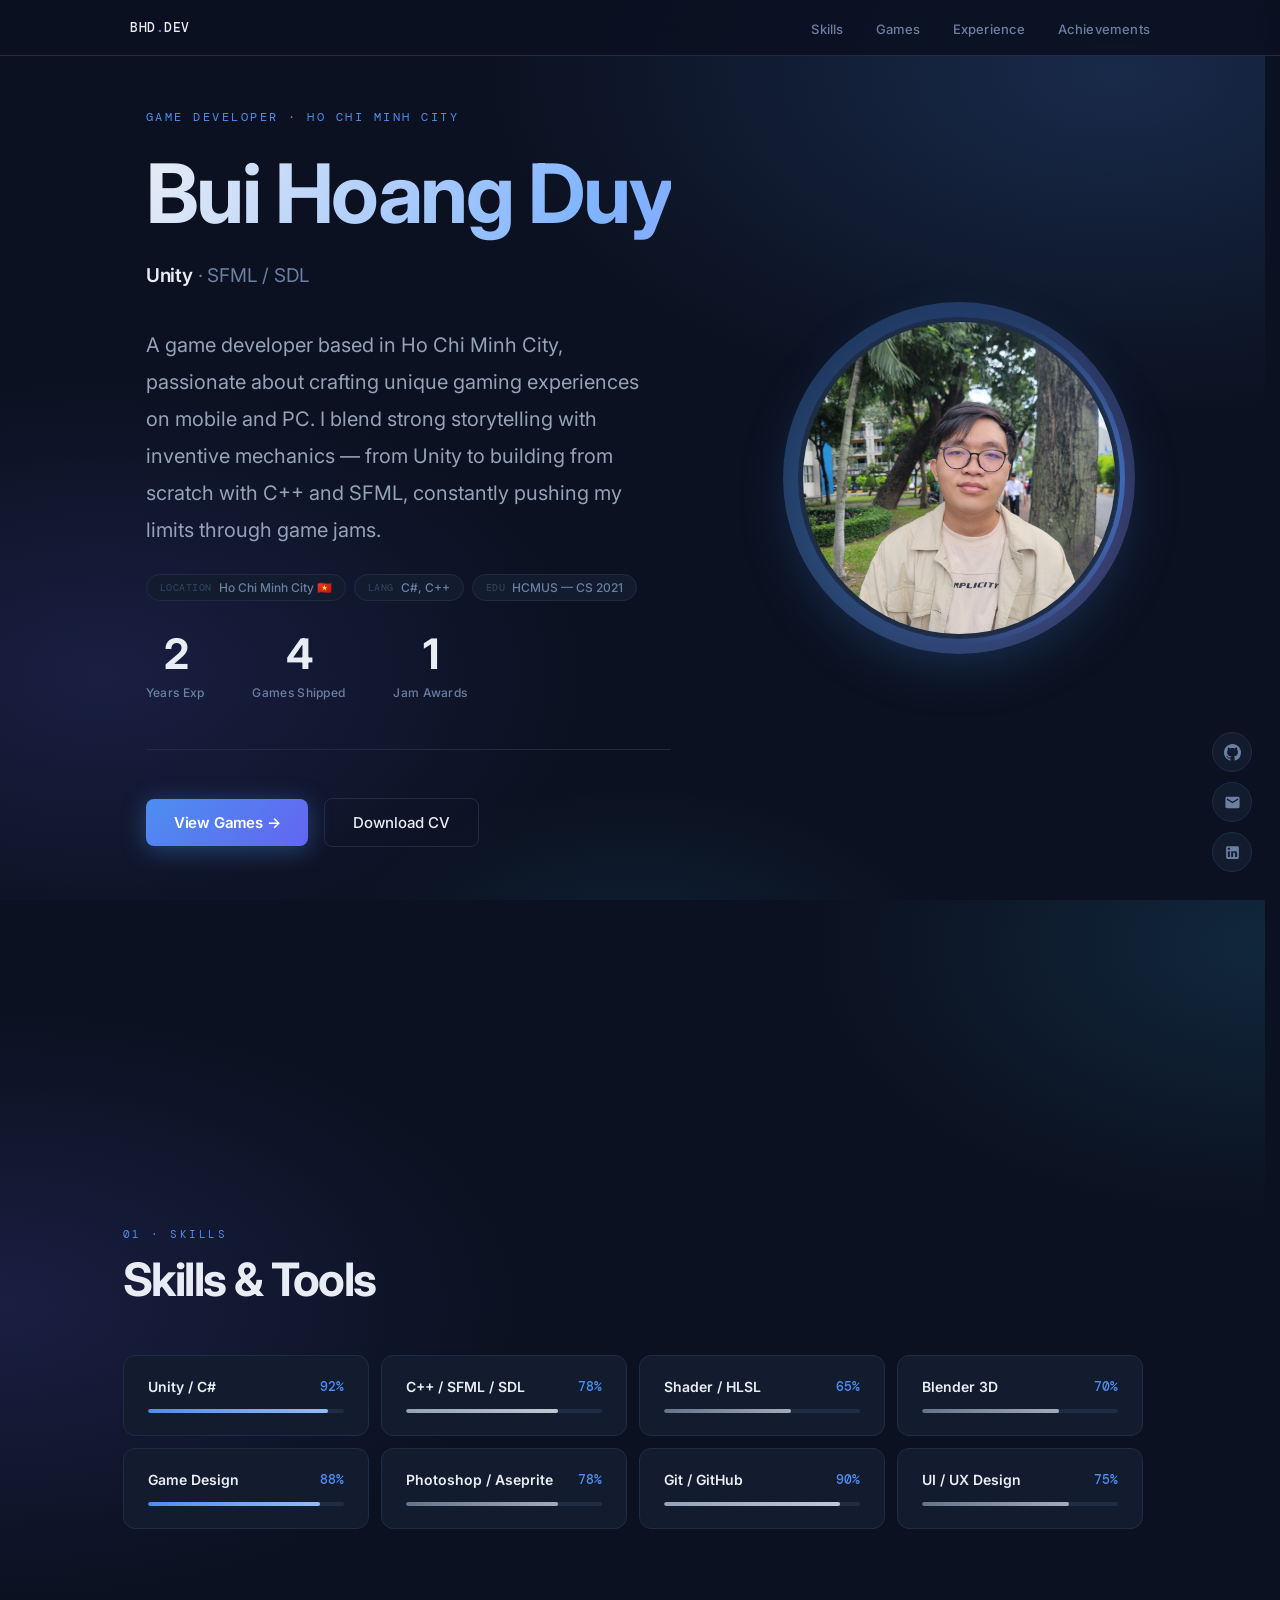
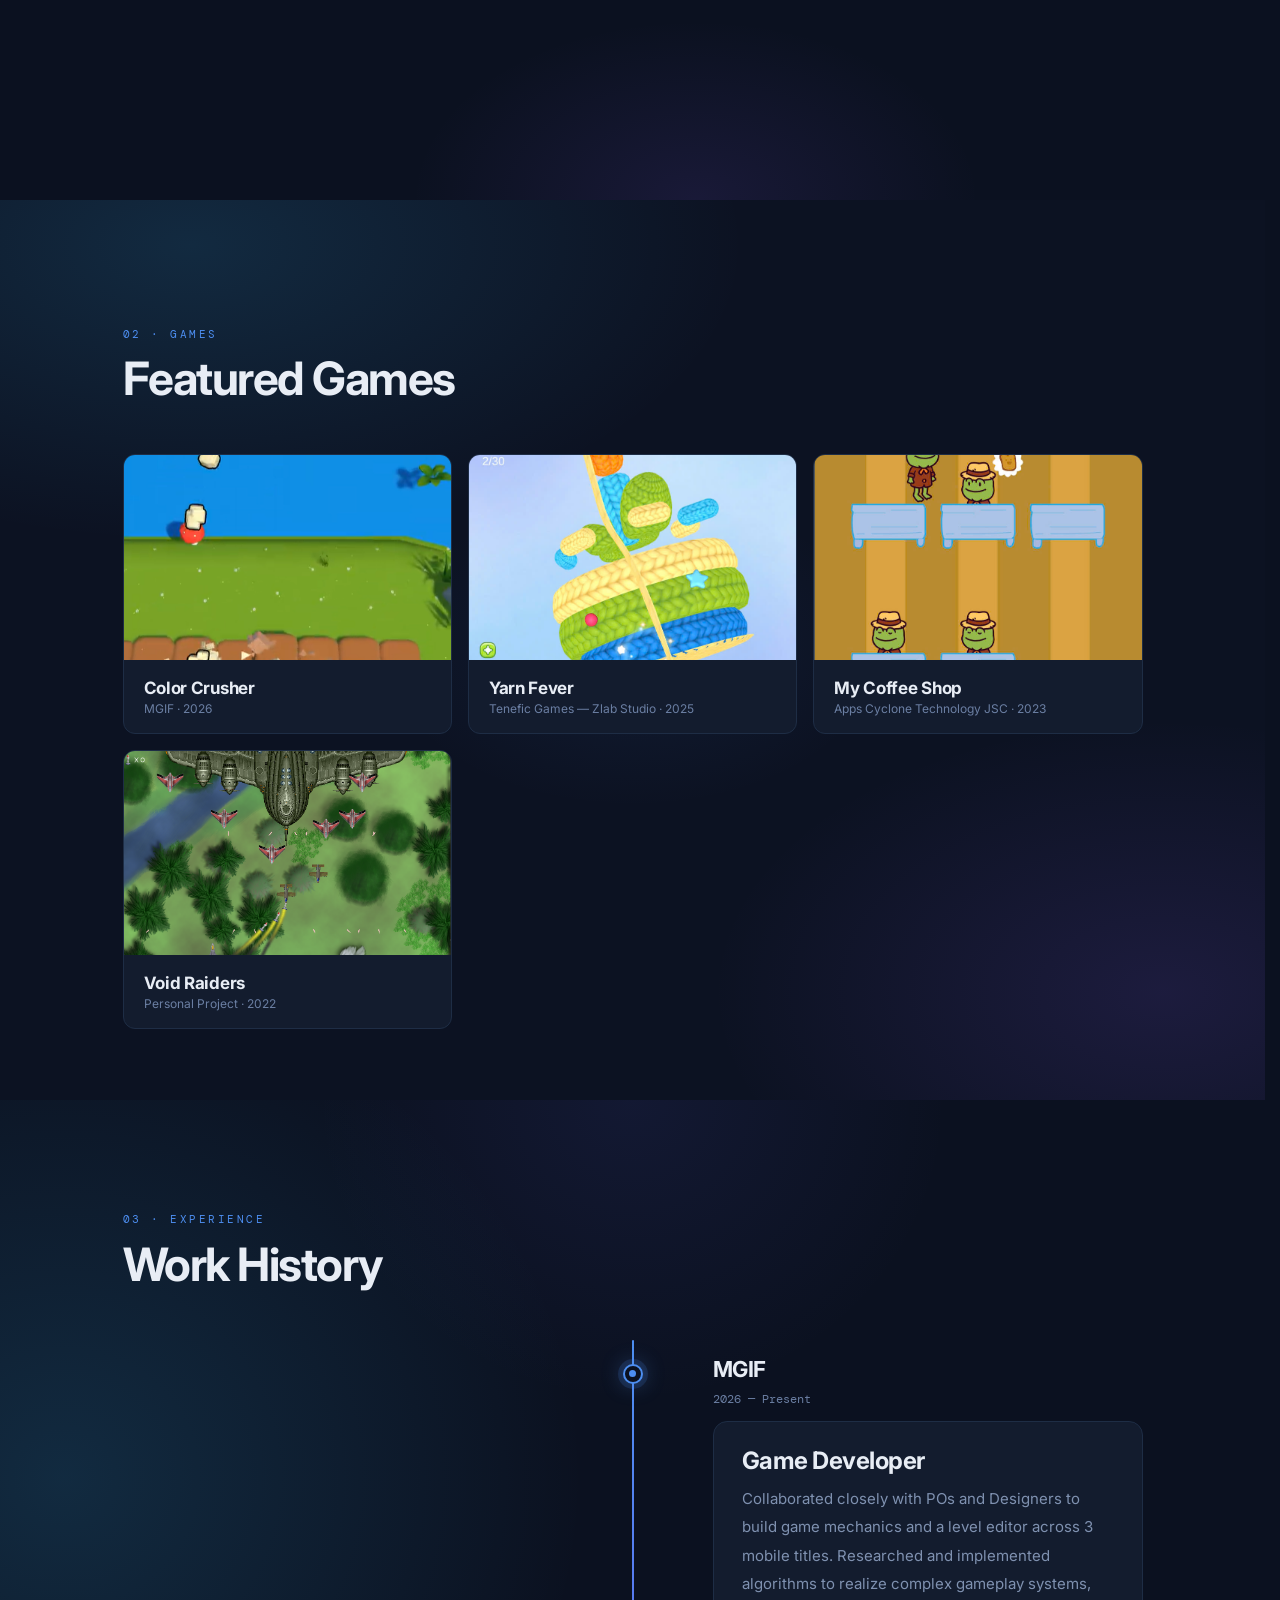
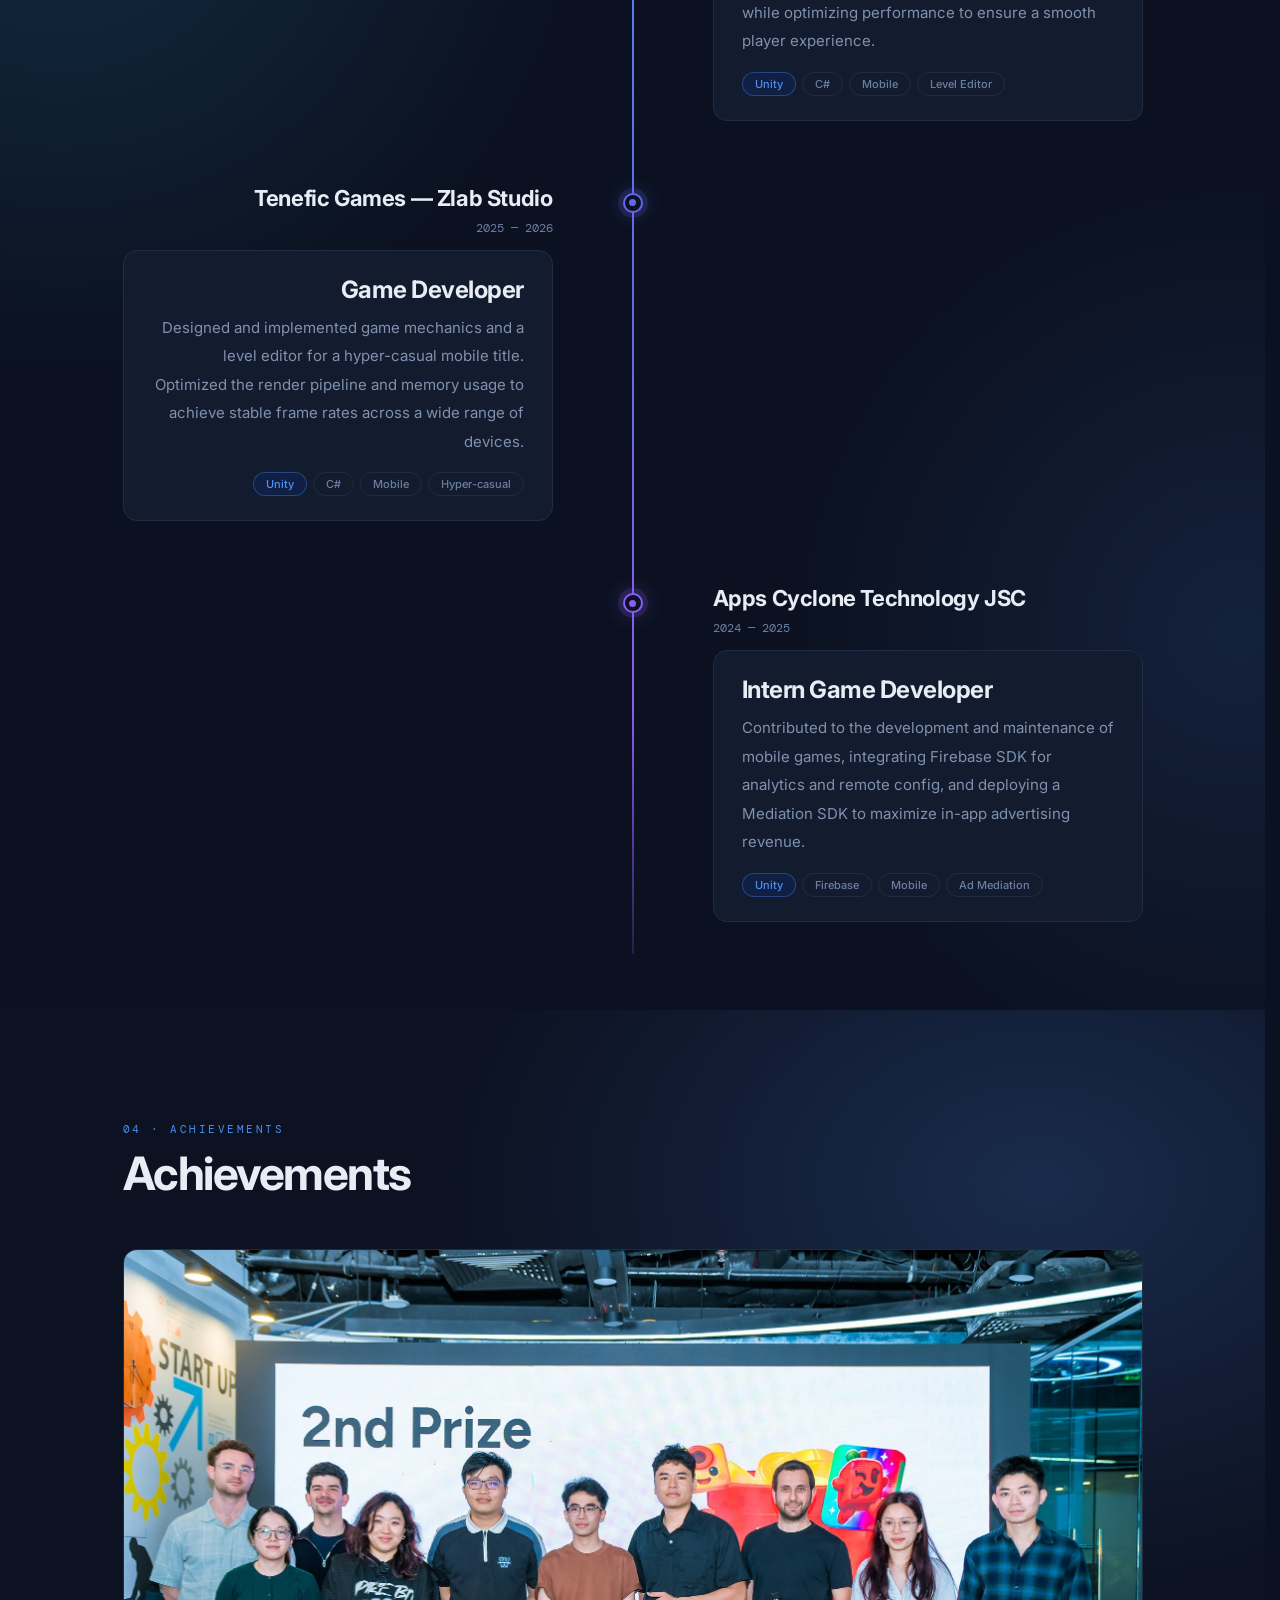
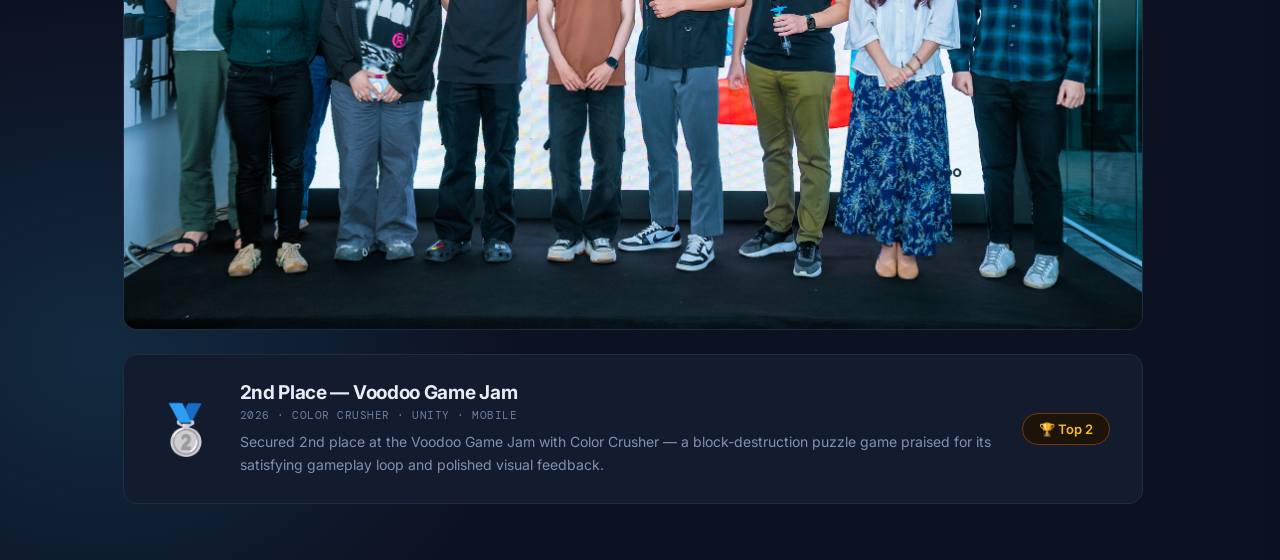
==== commit 64d86ab3: "update" ====
--- a/index.html
+++ b/index.html
@@ -8,7 +8,7 @@
   <link href="https://fonts.googleapis.com/css2?family=Inter:wght@300;400;500;600;700&family=DM+Mono:wght@400;500&display=swap" rel="stylesheet" />
   <style>
     *, *::before, *::after { box-sizing: border-box; margin: 0; padding: 0; }
-    html { overflow-y: scroll; height: 100%; scroll-behavior: smooth; }
+    html { height: 100%; scroll-behavior: smooth; scrollbar-gutter: stable; }
     body { overflow-x: hidden; }
 
     :root {
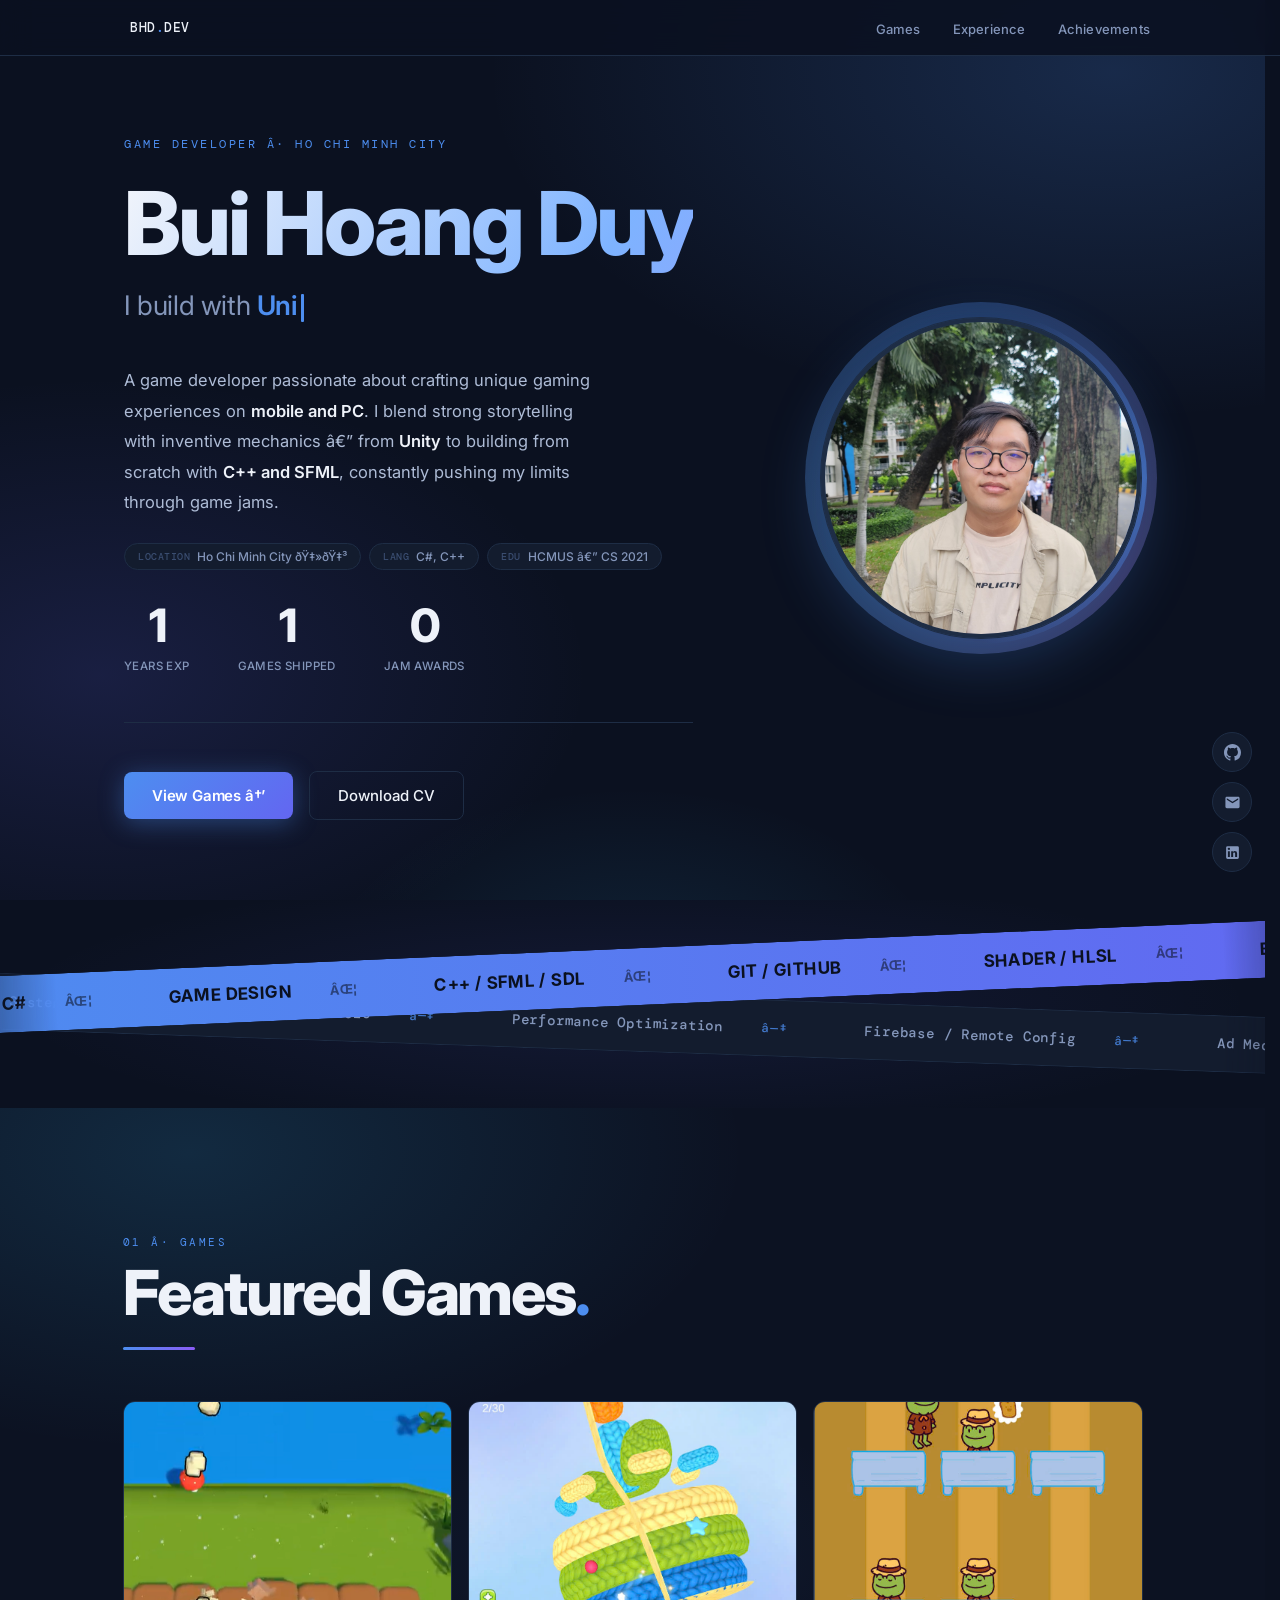
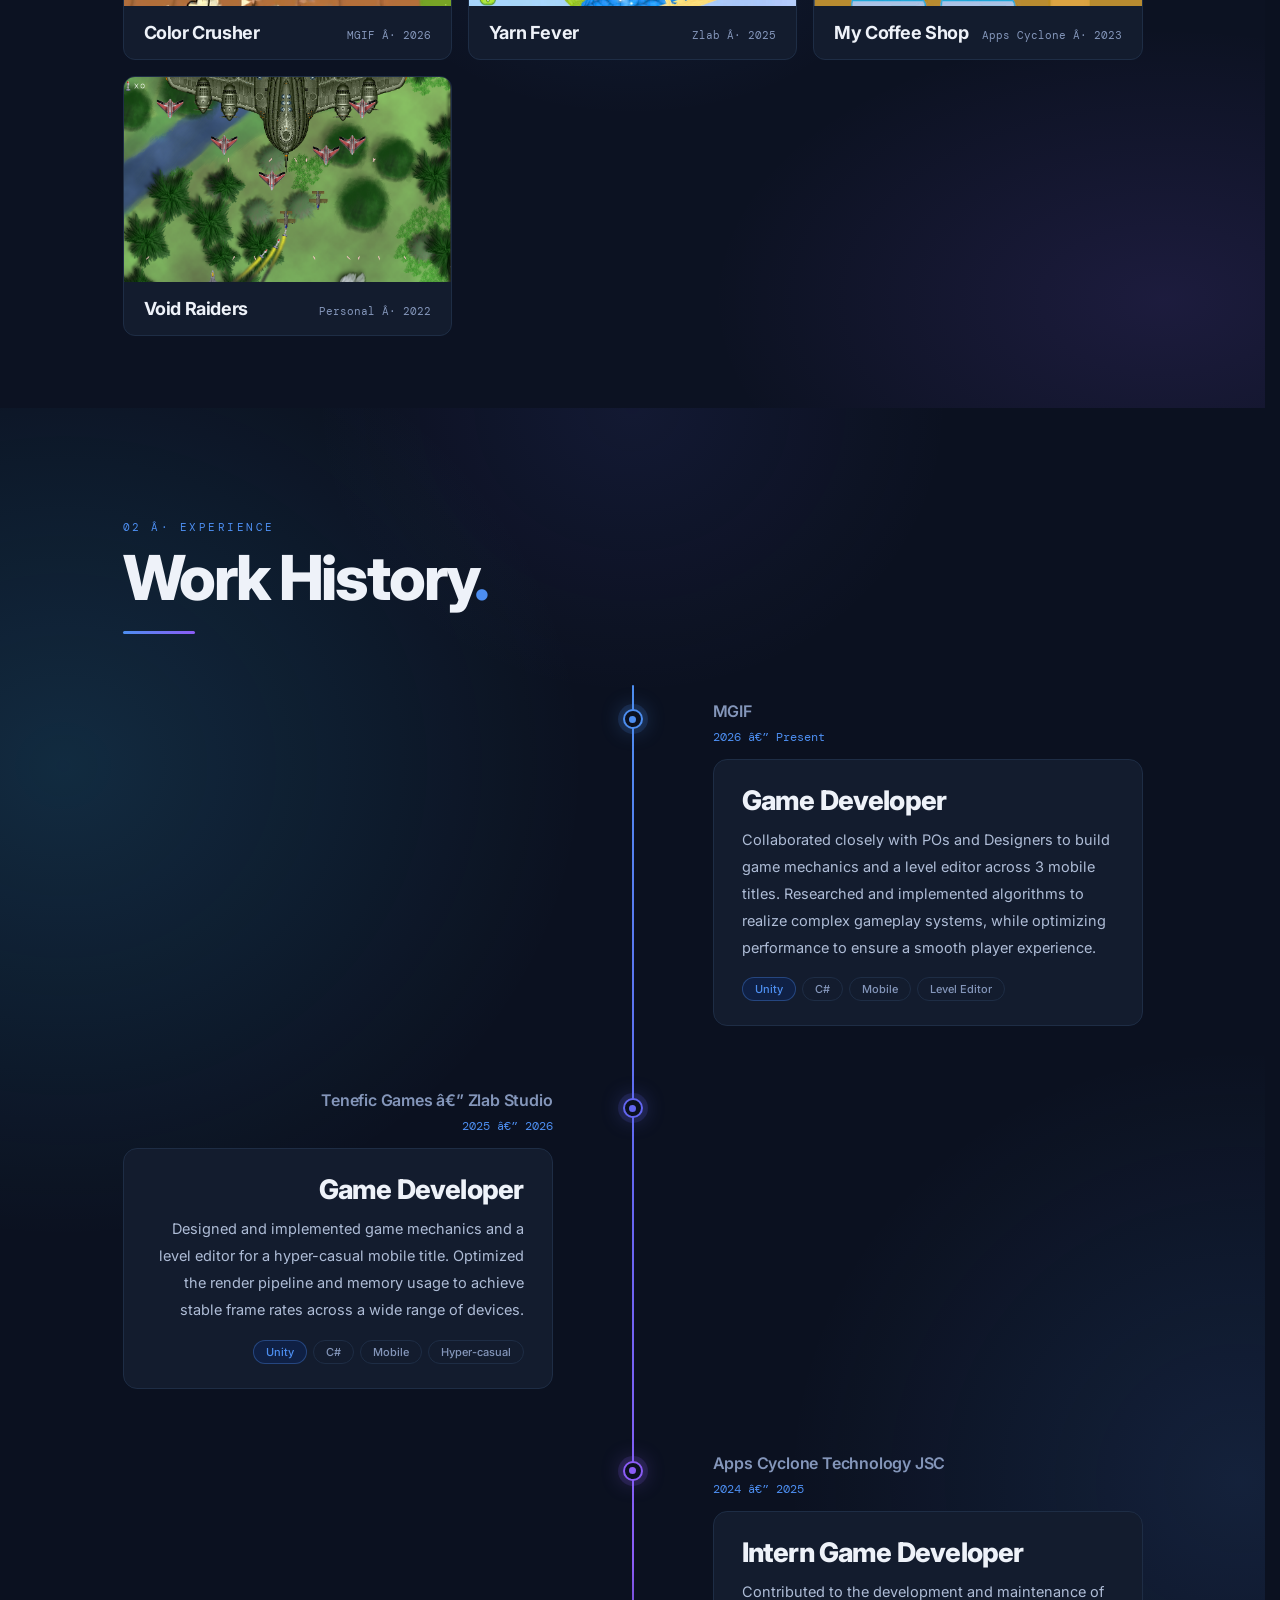
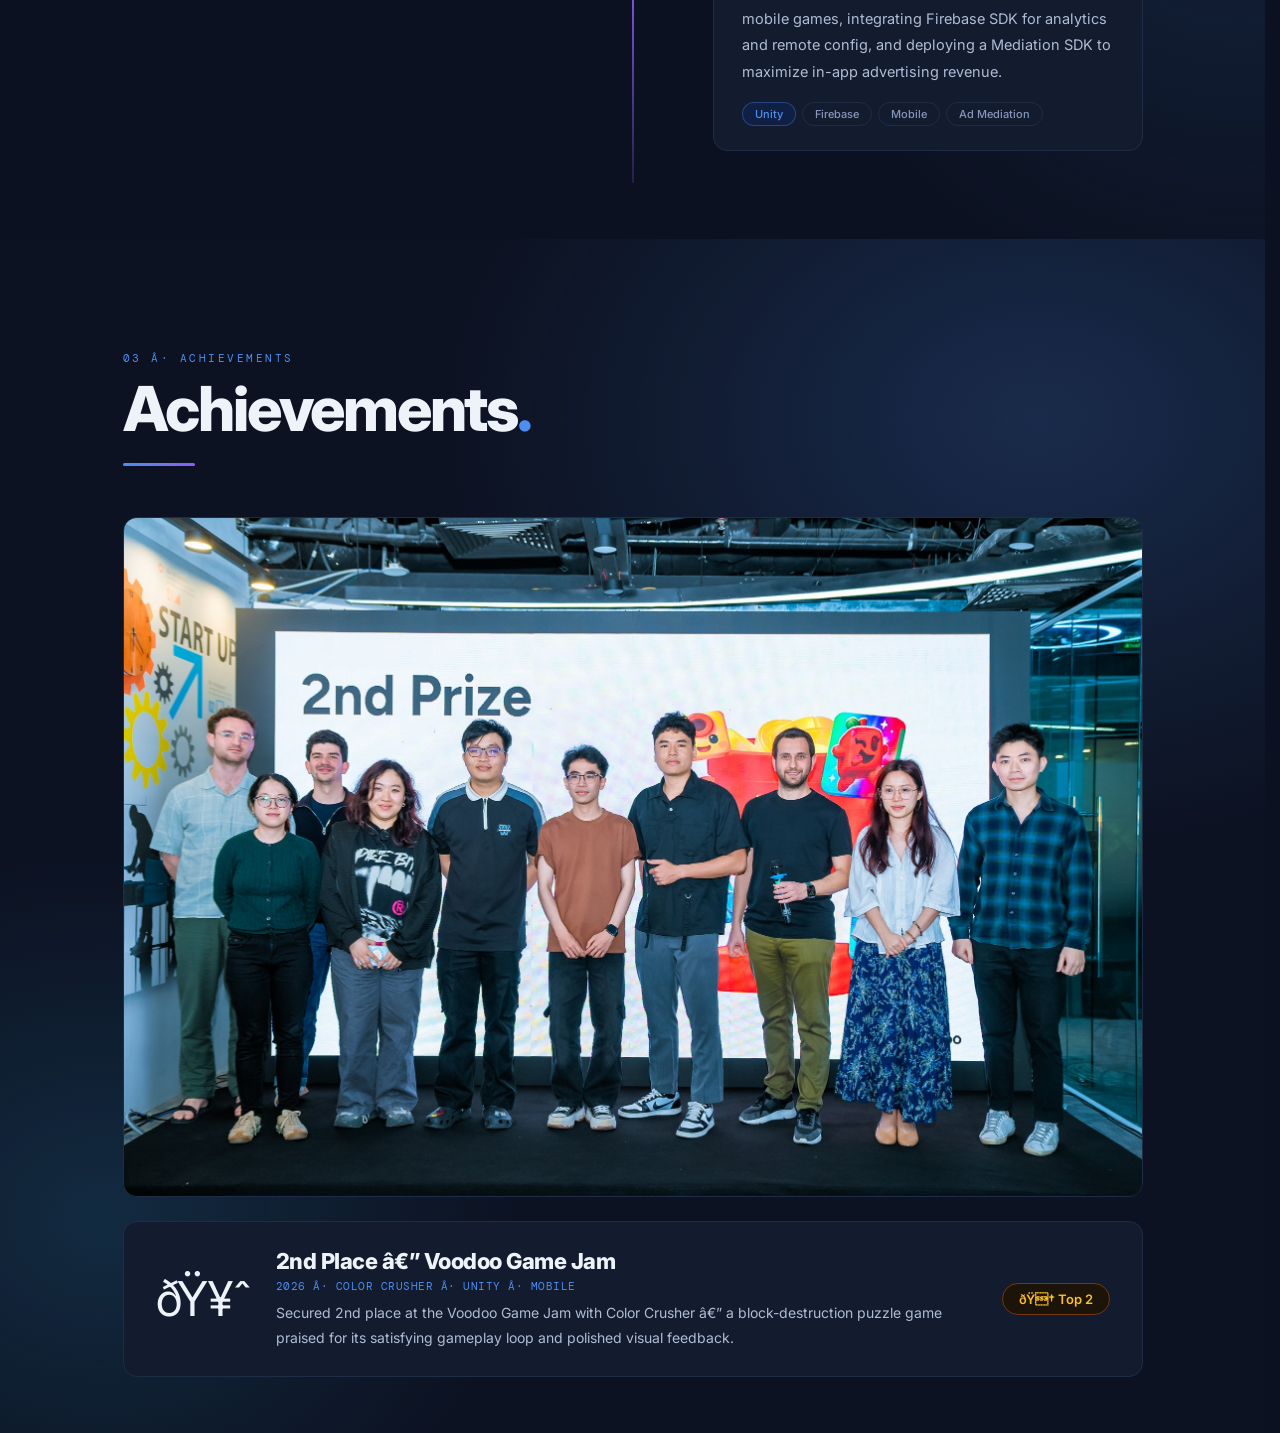
==== commit 505d9eb5: "Update index.html" ====
--- a/index.html
+++ b/index.html
@@ -3,21 +3,23 @@
 <head>
   <meta charset="UTF-8" />
   <meta name="viewport" content="width=device-width, initial-scale=1.0" />
-  <title>Bui Hoang Duy — Game Developer</title>
+  <title>Bui Hoang Duy â€” Game Developer</title>
   <link rel="preconnect" href="https://fonts.googleapis.com" />
-  <link href="https://fonts.googleapis.com/css2?family=Inter:wght@300;400;500;600;700&family=DM+Mono:wght@400;500&display=swap" rel="stylesheet" />
+  <link href="https://fonts.googleapis.com/css2?family=Inter:wght@300;400;500;600;700;800&family=DM+Mono:wght@400;500&display=swap" rel="stylesheet" />
   <style>
     *, *::before, *::after { box-sizing: border-box; margin: 0; padding: 0; }
     html { height: 100%; scroll-behavior: smooth; scrollbar-gutter: stable; }
     body { overflow-x: hidden; }
+    body.lock { overflow: hidden; height: 100vh; }
 
     :root {
       --bg:           #0b1120;
       --surface:      #131c2e;
       --border:       #1e2d45;
-      --text:         #e8edf5;
-      --muted:        #6b7fa3;
-      --subtle:       #2e3f5c;
+      --text:         #eef2f9;   /* brighter base text */
+      --body:         #aebcd6;   /* paragraph text â€” lifted for contrast */
+      --muted:        #8496ba;   /* secondary â€” lifted from #6b7fa3 */
+      --subtle:       #3a4d70;
       --accent:       #4d8ef0;
       --accent-light: #0f2044;
       --nav-h:        56px;
@@ -38,7 +40,7 @@
       padding: 0 2.5rem;
     }
 
-    /* ── SCROLL PROGRESS ── */
+    /* â”€â”€ SCROLL PROGRESS â”€â”€ */
     .scroll-progress {
       position: fixed;
       top: 0; left: 0;
@@ -49,7 +51,7 @@
       transition: width 0.08s linear;
     }
 
-    /* ── NAV ── */
+    /* â”€â”€ NAV â”€â”€ */
     nav {
       position: fixed;
       top: 0; left: 0; right: 0;
@@ -58,7 +60,10 @@
       backdrop-filter: blur(16px);
       border-bottom: 1px solid var(--border);
       padding: 1.1rem 0;
-    }
+      transform: translateY(-100%);
+      transition: transform 0.6s cubic-bezier(0.22, 1, 0.36, 1);
+    }
+    body.intro-done nav { transform: translateY(0); }
 
     nav .container { display: flex; align-items: center; justify-content: space-between; }
 
@@ -87,7 +92,7 @@
     .nav-links a:hover { color: var(--text); }
     .nav-links a:hover::after { width: 100%; }
 
-    /* ── KEYFRAMES ── */
+    /* â”€â”€ KEYFRAMES â”€â”€ */
     @keyframes fadeUp {
       from { opacity: 0; transform: translateY(16px); }
       to   { opacity: 1; transform: translateY(0); }
@@ -114,14 +119,9 @@
       to   { transform: rotate(-360deg); }
     }
 
-    @keyframes shimmer {
-      0%   { background-position: -200% center; }
-      100% { background-position:  200% center; }
-    }
-
-    @keyframes blink {
-      0%, 100% { opacity: 1; }
-      50%       { opacity: 0.3; }
+    @keyframes blinkCursor {
+      0%, 49%  { opacity: 1; }
+      50%, 100% { opacity: 0; }
     }
 
     @keyframes pulseGlow {
@@ -129,12 +129,90 @@
       50%       { box-shadow: 0 0 0 10px rgba(77,142,240,0); }
     }
 
-    @keyframes slideLeft {
-      from { opacity: 0; transform: translateX(-24px); }
-      to   { opacity: 1; transform: translateX(0); }
-    }
-
-    /* ── HERO ── */
+    @keyframes marqueeScroll {
+      from { transform: translateX(0); }
+      to   { transform: translateX(-50%); }
+    }
+
+    /* â•â•â•â•â•â•â•â•â•â•â•â•â•â•â•â•â•â•â•â•â•â•â•â•â•â•â•â•â•â•â•â•â•â•â•â•
+       INTRO OVERLAY
+       â•â•â•â•â•â•â•â•â•â•â•â•â•â•â•â•â•â•â•â•â•â•â•â•â•â•â•â•â•â•â•â•â•â•â•â• */
+    .intro {
+      position: fixed; inset: 0;
+      z-index: 500;
+      background:
+        radial-gradient(ellipse 70% 55% at 50% 60%, rgba(77,142,240,0.10) 0%, transparent 60%),
+        #0b1120;
+      display: flex; align-items: center; justify-content: center;
+      transition: transform 0.75s cubic-bezier(0.76, 0, 0.24, 1);
+      will-change: transform;
+    }
+    .intro.exit { transform: translateY(-100%); }
+    .intro.gone { display: none; }
+
+    .intro-center { text-align: center; padding: 0 1.5rem; }
+
+    .intro-name {
+      font-size: clamp(34px, 6.5vw, 72px);
+      font-weight: 700;
+      letter-spacing: -2px;
+      line-height: 1.15;
+      padding-bottom: 0.08em;
+      margin-bottom: 2.2rem;
+      background: linear-gradient(120deg, #e8edf5 0%, #7eb3ff 30%, #a78bfa 60%, #e8edf5 100%);
+      background-size: 280% 280%;
+      -webkit-background-clip: text;
+      -webkit-text-fill-color: transparent;
+      background-clip: text;
+      white-space: nowrap;
+    }
+    .intro-name .ch {
+      display: inline-block;
+      opacity: 0;
+      transform: translateY(0.55em) rotate(5deg);
+      filter: blur(6px);
+      transition: opacity 0.45s ease, transform 0.55s cubic-bezier(0.22, 1, 0.36, 1), filter 0.45s ease;
+    }
+    .intro-name .ch.in {
+      opacity: 1;
+      transform: translateY(0) rotate(0);
+      filter: blur(0);
+    }
+    .intro.flare .intro-name { animation: gradientMove 0.9s ease; }
+
+    .intro-bar {
+      width: min(280px, 60vw);
+      height: 2px;
+      margin: 0 auto 14px;
+      background: var(--border);
+      border-radius: 2px;
+      overflow: hidden;
+      opacity: 0;
+      transition: opacity 0.4s ease;
+    }
+    .intro.loading .intro-bar { opacity: 1; }
+    .intro-bar-fill {
+      height: 100%; width: 0%;
+      background: linear-gradient(90deg, var(--accent), #a78bfa);
+      border-radius: 2px;
+    }
+
+    .intro-status {
+      font-family: 'DM Mono', monospace;
+      font-size: 11px;
+      color: var(--muted);
+      letter-spacing: 2px;
+      text-transform: uppercase;
+      display: flex; align-items: baseline; justify-content: space-between;
+      width: min(280px, 60vw);
+      margin: 0 auto;
+      opacity: 0;
+      transition: opacity 0.4s ease;
+    }
+    .intro.loading .intro-status { opacity: 1; }
+    .intro-pct { color: var(--accent); }
+
+    /* â”€â”€ HERO â”€â”€ */
     .hero {
       height: 100vh;
       display: flex; align-items: center;
@@ -163,7 +241,10 @@
       position: relative;
       display: flex; align-items: center; justify-content: center;
       flex-shrink: 0;
-      animation: float 6s ease-in-out 1s infinite;
+      opacity: 0;
+    }
+    body.intro-done .hero-avatar-wrap {
+      animation: fadeUp 0.6s ease 0.25s forwards, float 6s ease-in-out 1.2s infinite;
     }
     .hero-avatar-wrap::before {
       content: '';
@@ -188,57 +269,78 @@
       box-shadow: 0 0 0 1px var(--border), 0 20px 60px rgba(77,142,240,0.28);
       position: relative; z-index: 1;
       display: block;
-      opacity: 0;
-      animation: fadeUp 0.5s ease 0.25s forwards;
-    }
-
-    /* hero text */
+    }
+
+    /* hero text â€” staggers in after intro */
+    .hero-eyebrow,
+    .hero-title,
+    .hero-bio,
+    .hero-info-row,
+    .hero-stats,
+    .hero-cta,
+    .hero-cta-secondary { opacity: 0; }
+
     .hero-eyebrow {
       font-family: 'DM Mono', monospace;
       font-size: 12px; color: var(--accent);
       letter-spacing: 2.5px; text-transform: uppercase;
       margin-bottom: 1.4rem;
-      opacity: 0;
-      animation: fadeUp 0.5s ease 0.1s forwards;
-    }
+    }
+    body.intro-done .hero-eyebrow { animation: fadeUp 0.5s ease 0.1s forwards; }
 
     .hero-name {
-      font-size: clamp(46px, 7.5vw, 82px);
-      font-weight: 700;
-      line-height: 1.15; letter-spacing: -2.5px;
+      font-size: clamp(48px, 8vw, 88px);
+      font-weight: 800;
+      line-height: 1.12; letter-spacing: -3px;
       padding-bottom: 0.08em;
-      margin-bottom: 1rem;
-      background: linear-gradient(120deg, #e8edf5 0%, #7eb3ff 30%, #a78bfa 60%, #e8edf5 100%);
+      margin-bottom: 0.6rem;
+      background: linear-gradient(120deg, #f2f5fb 0%, #7eb3ff 30%, #a78bfa 60%, #f2f5fb 100%);
       background-size: 280% 280%;
       -webkit-background-clip: text;
       -webkit-text-fill-color: transparent;
       background-clip: text;
-      animation: fadeUp 0.5s ease 0.2s forwards, gradientMove 7s ease 0.7s infinite;
-    }
-
+      opacity: 0;
+    }
+    body.intro-done .hero-name {
+      animation: fadeUp 0.55s cubic-bezier(0.22, 1, 0.36, 1) 0.05s forwards,
+                 gradientMove 7s ease 0.7s infinite;
+    }
+
+    /* typewriter line â€” gerlogu-style */
     .hero-title {
-      font-size: 19px; font-weight: 400;
-      color: var(--muted); margin-bottom: 2.5rem;
-      letter-spacing: -0.2px;
-      opacity: 0;
-      animation: fadeUp 0.5s ease 0.3s forwards;
-    }
-    .hero-title strong { color: var(--text); font-weight: 600; }
+      font-size: clamp(20px, 2.6vw, 27px);
+      font-weight: 600;
+      color: var(--text);
+      margin-bottom: 2.2rem;
+      letter-spacing: -0.4px;
+      min-height: 1.5em;
+    }
+    body.intro-done .hero-title { animation: fadeUp 0.5s ease 0.2s forwards; }
+    .type-prefix { color: var(--muted); font-weight: 400; }
+    .type-text { color: var(--accent); }
+    .type-cursor {
+      display: inline-block;
+      width: 3px; height: 1.05em;
+      margin-left: 3px;
+      background: var(--accent);
+      vertical-align: text-bottom;
+      animation: blinkCursor 0.9s step-end infinite;
+      border-radius: 1px;
+    }
 
     .hero-bio {
-      font-size: 20px; line-height: 1.85;
-      color: #94a3b8; margin-bottom: 1.6rem;
-      max-width: 500px;
-      opacity: 0;
-      animation: fadeUp 0.5s ease 0.35s forwards;
-    }
+      font-size: 16.5px; line-height: 1.85;
+      color: var(--body); margin-bottom: 1.6rem;
+      max-width: 480px;
+    }
+    body.intro-done .hero-bio { animation: fadeUp 0.5s ease 0.3s forwards; }
+    .hero-bio strong { color: var(--text); font-weight: 600; }
 
     .hero-info-row {
       display: flex; gap: 8px; flex-wrap: wrap;
       margin-bottom: 2rem;
-      opacity: 0;
-      animation: fadeUp 0.5s ease 0.42s forwards;
-    }
+    }
+    body.intro-done .hero-info-row { animation: fadeUp 0.5s ease 0.4s forwards; }
     .hero-chip {
       display: inline-flex; align-items: center; gap: 7px;
       font-size: 12px; font-weight: 500; color: var(--muted);
@@ -248,8 +350,6 @@
       transition: border-color 0.15s, color 0.15s;
     }
     .hero-chip:hover { border-color: var(--accent); color: var(--text); }
-    .hero-chip-accent { color: var(--accent); border-color: rgba(77,142,240,0.3); background: var(--accent-light); }
-    .hero-chip-accent:hover { background: rgba(77,142,240,0.15); }
     .chip-key {
       font-family: 'DM Mono', monospace;
       font-size: 10px; color: var(--subtle);
@@ -261,18 +361,18 @@
       display: flex; gap: 3rem;
       margin-bottom: 3rem; padding-bottom: 3rem;
       border-bottom: 1px solid var(--border);
-      opacity: 0;
-      animation: fadeUp 0.5s ease 0.5s forwards;
-    }
+    }
+    body.intro-done .hero-stats { animation: fadeUp 0.5s ease 0.5s forwards; }
     .stat { text-align: center; }
     .stat-num {
-      font-size: 42px; font-weight: 700;
+      font-size: 46px; font-weight: 800;
       color: var(--text); letter-spacing: -2px;
       display: block; line-height: 1; margin-bottom: 6px;
     }
     .stat-label {
-      font-size: 12px; color: var(--muted);
-      font-weight: 500; letter-spacing: 0.3px;
+      font-size: 11.5px; color: var(--muted);
+      font-weight: 500; letter-spacing: 0.4px;
+      text-transform: uppercase;
     }
 
     /* cta buttons */
@@ -283,10 +383,9 @@
       border-radius: 8px; font-size: 15px; font-weight: 600;
       letter-spacing: -0.2px;
       transition: all 0.2s cubic-bezier(0.34,1.56,0.64,1);
-      opacity: 0;
-      animation: fadeUp 0.5s ease 0.6s forwards;
       box-shadow: 0 4px 24px rgba(77,142,240,0.38);
     }
+    body.intro-done .hero-cta { animation: fadeUp 0.5s ease 0.6s forwards; }
     .hero-cta:hover {
       transform: translateY(-2px) scale(1.03);
       box-shadow: 0 8px 32px rgba(77,142,240,0.52);
@@ -300,9 +399,8 @@
       border-radius: 8px; font-size: 15px; font-weight: 500;
       transition: all 0.2s cubic-bezier(0.34,1.56,0.64,1);
       margin-left: 12px;
-      opacity: 0;
-      animation: fadeUp 0.5s ease 0.65s forwards;
-    }
+    }
+    body.intro-done .hero-cta-secondary { animation: fadeUp 0.5s ease 0.65s forwards; }
     .hero-cta-secondary:hover {
       border-color: var(--accent);
       background: var(--surface);
@@ -310,7 +408,96 @@
       box-shadow: 0 4px 20px rgba(77,142,240,0.18);
     }
 
-    /* ── SECTIONS ── */
+    /* â•â•â•â•â•â•â•â•â•â•â•â•â•â•â•â•â•â•â•â•â•â•â•â•â•â•â•â•â•â•â•â•â•â•â•â•
+       SKILLS MARQUEE â€” standalone band
+       (section header removed, banner only)
+       â•â•â•â•â•â•â•â•â•â•â•â•â•â•â•â•â•â•â•â•â•â•â•â•â•â•â•â•â•â•â•â•â•â•â•â• */
+    .marquee-band {
+      padding: 3rem 0 3.5rem;
+      overflow: hidden;
+      background:
+        radial-gradient(ellipse 70% 90% at 50% 50%, rgba(99,102,241,0.10) 0%, transparent 70%),
+        transparent;
+    }
+
+    .marquee {
+      width: 120vw;
+      margin-left: -10vw;
+      overflow: hidden;
+      user-select: none;
+      -webkit-mask-image: linear-gradient(90deg, transparent 0%, #000 12%, #000 88%, transparent 100%);
+              mask-image: linear-gradient(90deg, transparent 0%, #000 12%, #000 88%, transparent 100%);
+    }
+
+    .marquee--a {
+      transform: rotate(-2.5deg);
+      background: linear-gradient(90deg, #4d8ef0, #6366f1, #8b5cf6, #4d8ef0);
+      background-size: 300% 100%;
+      animation: gradientMove 14s linear infinite;
+      box-shadow: 0 14px 50px rgba(77,142,240,0.30);
+      position: relative;
+      z-index: 2;
+    }
+    .marquee--b {
+      transform: rotate(2deg);
+      margin-top: -10px;
+      background: var(--surface);
+      border-top: 1px solid var(--border);
+      border-bottom: 1px solid var(--border);
+      z-index: 1;
+      position: relative;
+    }
+
+    .marquee-track {
+      display: flex;
+      width: max-content;
+      animation: marqueeScroll 30s linear infinite;
+    }
+    .marquee--b .marquee-track {
+      animation-duration: 38s;
+      animation-direction: reverse;
+    }
+    .marquee:hover .marquee-track { animation-play-state: paused; }
+
+    .marquee-group {
+      display: flex;
+      align-items: center;
+      flex-shrink: 0;
+    }
+
+    .marquee-item {
+      display: inline-flex;
+      align-items: center;
+      gap: 2.4rem;
+      padding: 1.15rem 1.2rem 1.15rem 3.6rem;
+      font-size: 17px;
+      font-weight: 700;
+      letter-spacing: 0.4px;
+      white-space: nowrap;
+      text-transform: uppercase;
+    }
+    .marquee--a .marquee-item { color: #0b1120; }
+    .marquee--b .marquee-item {
+      color: var(--muted);
+      font-family: 'DM Mono', monospace;
+      font-weight: 500;
+      font-size: 14px;
+      text-transform: none;
+      letter-spacing: 0.8px;
+    }
+
+    .marquee-item::after {
+      content: 'âœ¦';
+      font-size: 13px;
+      opacity: 0.55;
+    }
+    .marquee--b .marquee-item::after {
+      content: 'â—‡';
+      color: var(--accent);
+      opacity: 0.8;
+    }
+
+    /* â”€â”€ SECTIONS â”€â”€ */
     section {
       min-height: 100vh;
       display: flex; align-items: center;
@@ -319,83 +506,54 @@
       padding-top: calc(var(--nav-h) + 3.5rem);
       padding-bottom: 3.5rem; width: 100%;
     }
+
+    /* â•â•â•â•â•â•â•â•â•â•â•â•â•â•â•â•â•â•â•â•â•â•â•â•â•â•â•â•â•â•â•â•â•â•â•â•
+       SECTION HEAD â€” masked title reveal
+       Label fades up, title slides out of a
+       clip mask, accent line draws across.
+       Triggered by .reveal.visible
+       â•â•â•â•â•â•â•â•â•â•â•â•â•â•â•â•â•â•â•â•â•â•â•â•â•â•â•â•â•â•â•â•â•â•â•â• */
+    .section-head { margin-bottom: 3.2rem; }
 
     .section-label {
       font-family: 'DM Mono', monospace;
       font-size: 11px; color: var(--accent);
       letter-spacing: 2.5px; text-transform: uppercase;
-      margin-bottom: 0.6rem;
-    }
+      margin-bottom: 0.7rem;
+      opacity: 0; transform: translateY(10px);
+      transition: opacity 0.5s ease, transform 0.5s ease;
+    }
+
+    .title-mask { overflow: hidden; padding-bottom: 0.12em; }
     .section-title {
-      font-size: 46px; font-weight: 700;
-      color: var(--text); letter-spacing: -1.5px;
-      margin-bottom: 3rem;
-    }
-
-    /* ── REVEAL ── */
-    .reveal {
-      opacity: 0; transform: translateY(20px);
-      transition: opacity 0.6s ease, transform 0.6s ease;
-    }
-    .reveal.visible { opacity: 1; transform: none; }
-
-    /* ── SKILLS ── */
-    #skills {
-      background:
-        radial-gradient(ellipse 75% 60% at 0%   45%,  rgba(99,102,241,0.16) 0%, transparent 55%),
-        radial-gradient(ellipse 65% 55% at 100%  5%,   rgba(56,189,248,0.13) 0%, transparent 55%),
-        radial-gradient(ellipse 45% 40% at 55%  100%,  rgba(139,92,246,0.11) 0%, transparent 50%),
-        #0b1120;
-    }
-    .skills-grid {
-      display: grid;
-      grid-template-columns: repeat(auto-fill, minmax(240px, 1fr));
-      gap: 12px;
-    }
-    .skill-card {
-      background: var(--surface);
-      border: 1px solid var(--border);
-      border-radius: 12px; padding: 22px 24px;
-      opacity: 0; transform: translateY(22px);
-      transition: opacity 0.45s ease, transform 0.45s ease,
-                  border-color 0.18s, box-shadow 0.18s;
-    }
-    .skill-card.visible { opacity: 1; transform: translateY(0); }
-    .skill-card.visible:hover {
-      border-color: var(--accent);
-      box-shadow: 0 6px 24px rgba(77,142,240,0.14);
-      transform: translateY(-4px);
-    }
-    .skill-header {
-      display: flex; justify-content: space-between;
-      align-items: center; margin-bottom: 14px;
-    }
-    .skill-name { font-size: 14px; font-weight: 600; color: var(--text); }
-    .skill-pct {
-      font-family: 'DM Mono', monospace;
-      font-size: 13px; color: var(--accent); font-weight: 500;
-    }
-    .skill-bar {
-      height: 4px; background: var(--border);
-      border-radius: 2px; overflow: hidden;
-    }
-    .skill-fill {
-      height: 100%; border-radius: 2px;
-      width: 0; transition: width 1.3s cubic-bezier(.22,.68,0,1.1);
-      position: relative; overflow: hidden;
-    }
-    .skill-fill::after {
-      content: '';
-      position: absolute; inset: 0;
-      background: linear-gradient(90deg, transparent 0%, rgba(255,255,255,0.4) 50%, transparent 100%);
-      background-size: 200% 100%;
-      animation: shimmer 2.2s linear infinite;
-    }
-    .c-accent { background: var(--accent); }
-    .c-dark   { background: #94a3b8; }
-    .c-mid    { background: #64748b; }
-
-    /* ── GAMES ── */
+      font-size: clamp(38px, 5.5vw, 62px);
+      font-weight: 800;
+      color: var(--text); letter-spacing: -2.2px;
+      line-height: 1.08;
+      transform: translateY(120%);
+      transition: transform 0.8s cubic-bezier(0.22, 1, 0.36, 1) 0.1s;
+    }
+    .section-title .dot { color: var(--accent); }
+
+    .section-line {
+      width: 0; height: 3px;
+      margin-top: 1.1rem;
+      border-radius: 2px;
+      background: linear-gradient(90deg, var(--accent), #8b5cf6);
+      transition: width 0.8s cubic-bezier(0.22, 1, 0.36, 1) 0.35s;
+    }
+
+    .section-body {
+      opacity: 0; transform: translateY(24px);
+      transition: opacity 0.6s ease 0.3s, transform 0.6s ease 0.3s;
+    }
+
+    .reveal.visible .section-label { opacity: 1; transform: none; }
+    .reveal.visible .section-title { transform: none; }
+    .reveal.visible .section-line  { width: 72px; }
+    .reveal.visible .section-body  { opacity: 1; transform: none; }
+
+    /* â”€â”€ GAMES â”€â”€ */
     #games {
       background:
         radial-gradient(ellipse 80% 60% at 15%  5%,  rgba(56,189,248,0.14) 0%, transparent 55%),
@@ -411,19 +569,26 @@
     @media (max-width: 860px) { .games-grid { grid-template-columns: repeat(2, 1fr); } }
     @media (max-width: 520px)  { .games-grid { grid-template-columns: 1fr; } }
 
+    /*
+      Hover UX fix: the description no longer expands the card
+      (which reflowed the whole grid and made the page jump).
+      It now slides over the thumbnail as an overlay â€” the card
+      keeps a constant size, so rapid hovering causes zero layout shift.
+    */
     .game-card {
       display: block;
       border-radius: 12px; overflow: hidden;
       background: var(--surface);
       border: 1px solid var(--border);
       cursor: pointer;
-      transition: transform 0.25s cubic-bezier(0.34,1.56,0.64,1), box-shadow 0.25s, border-color 0.25s;
+      transition: transform 0.3s ease, box-shadow 0.3s ease, border-color 0.3s ease;
     }
     .game-card:hover {
-      transform: translateY(-5px);
+      transform: translateY(-4px);
       box-shadow: 0 20px 50px rgba(0,0,0,0.4);
-      border-color: rgba(77,142,240,0.35);
-    }
+      border-color: rgba(77,142,240,0.4);
+    }
+
     .game-card-thumb {
       position: relative; overflow: hidden;
       aspect-ratio: 16 / 10;
@@ -435,25 +600,40 @@
     }
     .game-card:hover .game-card-thumb img { transform: scale(1.06); }
 
-    .game-card-info { padding: 18px 20px 16px; }
+    .game-card-overlay {
+      position: absolute; inset: 0;
+      display: flex; flex-direction: column; justify-content: flex-end;
+      padding: 16px 18px;
+      background: linear-gradient(to top,
+        rgba(7,11,22,0.94) 0%,
+        rgba(7,11,22,0.72) 45%,
+        rgba(7,11,22,0.15) 75%,
+        transparent 100%);
+      opacity: 0;
+      transition: opacity 0.28s ease;
+      pointer-events: none;
+    }
+    .game-card-overlay p {
+      font-size: 13px; color: #c3cfe4; line-height: 1.7;
+      transform: translateY(10px);
+      transition: transform 0.32s cubic-bezier(0.22, 1, 0.36, 1);
+    }
+    .game-card:hover .game-card-overlay { opacity: 1; }
+    .game-card:hover .game-card-overlay p { transform: none; }
+
+    .game-card-info {
+      padding: 16px 20px;
+      display: flex; align-items: baseline; justify-content: space-between; gap: 12px;
+    }
     .game-card-title {
-      font-size: 17px; font-weight: 700;
-      color: var(--text); letter-spacing: -0.3px; margin-bottom: 3px;
-    }
-    .game-card-studio { font-size: 12px; color: var(--muted); }
-
-    .game-card-desc-wrap {
-      max-height: 0; overflow: hidden; opacity: 0;
-      transition: max-height 0.4s ease, opacity 0.35s ease, padding 0.35s ease;
-      border-top: 1px solid transparent;
-      padding: 0 20px;
-    }
-    .game-card:hover .game-card-desc-wrap {
-      max-height: 180px; opacity: 1;
-      border-top-color: var(--border);
-      padding: 14px 20px 20px;
-    }
-    .game-card-desc { font-size: 13px; color: #7f91b0; line-height: 1.75; }
+      font-size: 18px; font-weight: 700;
+      color: var(--text); letter-spacing: -0.4px;
+    }
+    .game-card-studio {
+      font-family: 'DM Mono', monospace;
+      font-size: 11px; color: var(--muted);
+      white-space: nowrap; flex-shrink: 0;
+    }
 
     .tags { display: flex; gap: 6px; flex-wrap: wrap; }
     .tag {
@@ -469,7 +649,7 @@
       border-color: rgba(77,142,240,0.35);
     }
 
-    /* ── EXPERIENCE / GIT LOG TIMELINE ── */
+    /* â”€â”€ EXPERIENCE / GIT LOG TIMELINE â”€â”€ */
     #experience {
       background:
         radial-gradient(ellipse 75% 60% at 5%   25%,  rgba(56,189,248,0.15) 0%, transparent 55%),
@@ -483,7 +663,6 @@
       padding: 1rem 0 2rem;
     }
 
-    /* centered vertical line */
     .git-log::before {
       content: '';
       position: absolute;
@@ -509,7 +688,6 @@
     .git-entry.visible { opacity: 1; transform: none; }
     .git-entry:last-child { margin-bottom: 0; }
 
-    /* center column: node */
     .git-node-col {
       grid-column: 2;
       display: flex; justify-content: center;
@@ -544,10 +722,8 @@
     .git-entry:nth-child(3) .git-node::after { background: #8b5cf6; }
     .git-entry:nth-child(3):hover .git-node { box-shadow: 0 0 0 8px rgba(139,92,246,0.2), 0 0 32px rgba(139,92,246,0.6); }
 
-    /* right entry: content column 3 */
     .git-entry--right .git-content { grid-column: 3; padding-left: 2.5rem; }
 
-    /* left entry: content column 1, right-aligned */
     .git-entry--left .git-content {
       grid-column: 1; grid-row: 1;
       padding-right: 2.5rem;
@@ -559,12 +735,13 @@
     .git-commit-header { margin-bottom: 14px; }
     .git-company-label {
       display: block;
-      font-size: 22px; font-weight: 700; color: var(--text); letter-spacing: -0.4px;
-      margin-bottom: 5px;
+      font-size: 16px; font-weight: 600;
+      color: var(--muted); letter-spacing: -0.2px;
+      margin-bottom: 4px;
     }
     .git-commit-date {
       font-family: 'DM Mono', monospace;
-      font-size: 12px; color: var(--muted);
+      font-size: 12px; color: var(--accent);
     }
 
     .git-commit-card {
@@ -585,8 +762,12 @@
     }
     .git-entry:nth-child(3) .git-commit-card:hover { border-color: rgba(139,92,246,0.4); box-shadow: 0 6px 28px rgba(139,92,246,0.13); }
 
-    .tl-role { font-size: 24px; font-weight: 700; color: var(--text); margin-bottom: 10px; letter-spacing: -0.5px; }
-    .tl-desc { font-size: 15px; color: #7f91b0; line-height: 1.9; }
+    /* role is the headline now â€” company is support text above */
+    .tl-role {
+      font-size: 27px; font-weight: 800;
+      color: var(--text); margin-bottom: 10px; letter-spacing: -0.8px;
+    }
+    .tl-desc { font-size: 14.5px; color: var(--body); line-height: 1.85; }
 
     @media (max-width: 680px) {
       .git-log::before { left: 20px; transform: none; }
@@ -601,7 +782,7 @@
       .git-entry--left .tags { justify-content: flex-start; }
     }
 
-    /* ── ACHIEVEMENTS ── */
+    /* â”€â”€ ACHIEVEMENTS â”€â”€ */
     #achievements {
       background:
         radial-gradient(ellipse 85% 65% at 82%  15%,  rgba(77,142,240,0.20) 0%, transparent 55%),
@@ -638,13 +819,13 @@
       animation: float 4s ease-in-out infinite;
     }
     .achievement-info { flex: 1; }
-    .achievement-title { font-size: 19px; font-weight: 700; color: var(--text); letter-spacing: -0.3px; margin-bottom: 4px; }
+    .achievement-title { font-size: 22px; font-weight: 800; color: var(--text); letter-spacing: -0.5px; margin-bottom: 5px; }
     .achievement-meta {
       font-family: 'DM Mono', monospace;
-      font-size: 11px; color: var(--muted);
+      font-size: 11px; color: var(--accent);
       letter-spacing: 0.5px; text-transform: uppercase; margin-bottom: 8px;
     }
-    .achievement-desc { font-size: 14px; color: #7f91b0; line-height: 1.7; }
+    .achievement-desc { font-size: 14px; color: var(--body); line-height: 1.75; }
     .achievement-pill {
       display: inline-flex; align-items: center; gap: 6px;
       background: #1c1408; border: 1px solid #78350f;
@@ -652,12 +833,15 @@
       font-size: 13px; font-weight: 600; color: #fbbf24; flex-shrink: 0;
     }
 
-    /* ── SOCIAL DOCK ── */
+    /* â”€â”€ SOCIAL DOCK â”€â”€ */
     .social-dock {
       position: fixed; bottom: 28px; right: 28px;
       display: flex; flex-direction: column; gap: 10px;
       z-index: 90;
-    }
+      opacity: 0;
+      transition: opacity 0.5s ease 0.8s;
+    }
+    body.intro-done .social-dock { opacity: 1; }
     .social-btn {
       width: 40px; height: 40px; border-radius: 50%;
       background: var(--surface); border: 1px solid var(--border);
@@ -672,157 +856,34 @@
       box-shadow: 0 4px 18px rgba(77,142,240,0.28);
     }
 
-    /* removed: game detail overlay + lightbox (now in projects/style.css) */
-    /*
-    .game-detail-overlay {
-      position: fixed; inset: 0;
-      background: #06101e;
-      z-index: 200; overflow-y: auto;
-      opacity: 0; pointer-events: none;
-      transition: opacity 0.3s ease;
-    }
-    .game-detail-overlay.open { opacity: 1; pointer-events: all; }
-
-    .game-detail-inner {
-      max-width: 960px; margin: 0 auto;
-      padding: 3.5rem 2.5rem 6rem;
-    }
-    .game-detail-back {
-      background: none; border: none;
-      font-family: 'DM Mono', monospace;
-      font-size: 12px; color: var(--muted); letter-spacing: 0.8px;
-      cursor: pointer; padding: 0; margin-bottom: 2.5rem;
-      display: inline-flex; align-items: center; gap: 8px;
-      transition: color 0.15s;
-    }
-    .game-detail-back:hover { color: var(--text); }
-
-    .game-detail-badge {
-      display: inline-block;
-      font-family: 'DM Mono', monospace;
-      font-size: 11px; color: var(--accent);
-      letter-spacing: 1.5px; text-transform: uppercase;
-      border: 1px solid rgba(77,142,240,0.4);
-      padding: 4px 10px; border-radius: 4px;
-      margin-bottom: 1.2rem;
-    }
-    .game-detail-title {
-      font-size: clamp(34px, 5.5vw, 60px);
-      font-weight: 700; color: var(--text);
-      letter-spacing: -1.5px; line-height: 1.08;
-      text-transform: uppercase; margin-bottom: 1.5rem;
-    }
-    .game-detail-hr { border: none; border-top: 1px solid var(--border); margin-bottom: 2.5rem; }
-
-    .game-detail-body {
-      display: grid;
-      grid-template-columns: 1fr 260px;
-      gap: 5rem; align-items: start;
-    }
-    @media (max-width: 700px) { .game-detail-body { grid-template-columns: 1fr; gap: 2.5rem; } }
-
-    .game-detail-section-label {
-      font-family: 'DM Mono', monospace;
-      font-size: 11px; color: var(--accent);
-      letter-spacing: 2px; text-transform: uppercase;
-      margin-bottom: 0.8rem;
-    }
-    .game-detail-overview {
-      font-family: 'DM Mono', monospace;
-      font-size: 13px; color: #7f91b0;
-      line-height: 2; margin-bottom: 2.5rem;
-    }
-    .game-detail-screenshots {
-      display: grid; grid-template-columns: 1fr 1fr; gap: 10px;
-    }
-    .game-detail-screenshots img {
-      width: 100%; border-radius: 8px;
-      border: 1px solid var(--border); display: block;
-      cursor: pointer;
-      transition: transform 0.3s ease, box-shadow 0.3s ease;
-    }
-    .game-detail-screenshots img:hover {
-      transform: scale(1.02);
-      box-shadow: 0 8px 32px rgba(0,0,0,0.5);
-    }
-    .game-detail-video {
-      width: 100%; border-radius: 8px;
-      border: 1px solid var(--border); display: block;
-      background: #000;
-    }
-
-    /* ── LIGHTBOX ── */
-    .lightbox {
-      position: fixed; inset: 0;
-      background: rgba(0,0,0,0.92);
-      z-index: 400;
-      display: flex; align-items: center; justify-content: center;
-      opacity: 0; pointer-events: none;
-      transition: opacity 0.2s ease;
-    }
-    .lightbox.open { opacity: 1; pointer-events: all; }
-
-    .lightbox-img {
-      max-width: 90vw; max-height: 88vh;
-      object-fit: contain; border-radius: 6px; display: block;
-      transition: opacity 0.15s ease;
-    }
-    .lightbox-img.switching { opacity: 0; }
-
-    .lightbox-btn {
-      position: absolute; top: 50%; transform: translateY(-50%);
-      background: rgba(255,255,255,0.08);
-      border: 1px solid rgba(255,255,255,0.18);
-      border-radius: 50%; width: 48px; height: 48px;
-      color: #fff; font-size: 18px; cursor: pointer;
-      display: flex; align-items: center; justify-content: center;
-      transition: background 0.15s, transform 0.15s;
-      z-index: 1;
-    }
-    .lightbox-btn:hover { background: rgba(255,255,255,0.2); transform: translateY(-50%) scale(1.1); }
-    .lightbox-prev { left: 24px; }
-    .lightbox-next { right: 24px; }
-
-    .lightbox-close {
-      position: absolute; top: 18px; right: 18px;
-      background: rgba(255,255,255,0.08);
-      border: 1px solid rgba(255,255,255,0.18);
-      border-radius: 50%; width: 38px; height: 38px;
-      color: #fff; font-size: 14px; cursor: pointer;
-      display: flex; align-items: center; justify-content: center;
-      transition: background 0.15s;
-    }
-    .lightbox-close:hover { background: rgba(255,255,255,0.2); }
-
-    .lightbox-counter {
-      position: absolute; bottom: 20px; left: 50%; transform: translateX(-50%);
-      font-family: 'DM Mono', monospace;
-      font-size: 12px; color: rgba(255,255,255,0.45);
-      letter-spacing: 1px; white-space: nowrap;
-    }
-
-    .game-detail-sidebar-block { margin-bottom: 2rem; }
-    .game-detail-sidebar-label {
-      font-family: 'DM Mono', monospace;
-      font-size: 10px; color: var(--muted);
-      letter-spacing: 2px; text-transform: uppercase;
-      margin-bottom: 0.5rem;
-    }
-    .game-detail-sidebar-value {
-      font-family: 'DM Mono', monospace;
-      font-size: 13px; color: var(--accent); letter-spacing: 0.3px;
-    }
-    .game-detail-tags { display: flex; flex-wrap: wrap; gap: 6px; }
-    .game-detail-tag {
-      font-size: 11px; font-weight: 500;
-      padding: 5px 12px; border-radius: 4px;
-      background: var(--surface);
-      border: 1px solid var(--border); color: var(--muted);
-    }
-    */
+    /* â”€â”€ REDUCED MOTION â”€â”€ */
+    @media (prefers-reduced-motion: reduce) {
+      .intro { display: none !important; }
+      .hero-eyebrow, .hero-name, .hero-title, .hero-bio,
+      .hero-info-row, .hero-stats, .hero-cta, .hero-cta-secondary,
+      .hero-avatar-wrap, .social-dock { opacity: 1 !important; animation: none !important; }
+      nav { transform: none !important; }
+      .marquee-track, .marquee--a { animation: none !important; }
+      .section-label, .section-body { opacity: 1 !important; transform: none !important; }
+      .section-title { transform: none !important; }
+      .section-line { width: 72px !important; }
+      .type-cursor { animation: none !important; }
+    }
   </style>
 </head>
-<body>
+<body class="lock">
+
+  <!-- INTRO OVERLAY -->
+  <div class="intro" id="intro" aria-hidden="true">
+    <div class="intro-center">
+      <h1 class="intro-name" id="introName">Bui Hoang Duy</h1>
+      <div class="intro-bar"><div class="intro-bar-fill" id="introBarFill"></div></div>
+      <div class="intro-status">
+        <span>Loading world</span>
+        <span class="intro-pct" id="introPct">0%</span>
+      </div>
+    </div>
+  </div>
 
   <div class="scroll-progress" id="scrollProgress"></div>
 
@@ -831,7 +892,6 @@
     <div class="container">
       <span class="nav-logo">BHD<span>.</span>DEV</span>
       <ul class="nav-links">
-        <li><a href="#skills">Skills</a></li>
         <li><a href="#games">Games</a></li>
         <li><a href="#experience">Experience</a></li>
         <li><a href="#achievements">Achievements</a></li>
@@ -844,14 +904,16 @@
     <div class="container">
       <div class="hero-inner">
         <div class="hero-content">
-          <p class="hero-eyebrow">Game Developer · Ho Chi Minh City</p>
+          <p class="hero-eyebrow">Game Developer Â· Ho Chi Minh City</p>
           <h1 class="hero-name">Bui Hoang Duy</h1>
-          <p class="hero-title"><strong>Unity</strong> · SFML / SDL</p>
-          <p class="hero-bio">A game developer based in Ho Chi Minh City, passionate about crafting unique gaming experiences on mobile and PC. I blend strong storytelling with inventive mechanics — from Unity to building from scratch with C++ and SFML, constantly pushing my limits through game jams.</p>
+          <p class="hero-title">
+            <span class="type-prefix">I build with </span><span class="type-text" id="typeText"></span><span class="type-cursor"></span>
+          </p>
+          <p class="hero-bio">A game developer passionate about crafting unique gaming experiences on <strong>mobile and PC</strong>. I blend strong storytelling with inventive mechanics â€” from <strong>Unity</strong> to building from scratch with <strong>C++ and SFML</strong>, constantly pushing my limits through game jams.</p>
           <div class="hero-info-row">
-            <span class="hero-chip"><span class="chip-key">Location</span> Ho Chi Minh City 🇻🇳</span>
+            <span class="hero-chip"><span class="chip-key">Location</span> Ho Chi Minh City ðŸ‡»ðŸ‡³</span>
             <span class="hero-chip"><span class="chip-key">Lang</span> C#, C++</span>
-            <span class="hero-chip"><span class="chip-key">EDU</span> HCMUS — CS 2021</span>
+            <span class="hero-chip"><span class="chip-key">EDU</span> HCMUS â€” CS 2021</span>
           </div>
           <div class="hero-stats">
             <div class="stat">
@@ -867,7 +929,7 @@
               <span class="stat-label">Jam Awards</span>
             </div>
           </div>
-          <a href="#games" class="hero-cta">View Games →</a>
+          <a href="#games" class="hero-cta">View Games â†’</a>
           <a href="BuiHoangDuy_Game_Developer.pdf" download class="hero-cta-secondary">Download CV</a>
         </div>
         <div class="hero-avatar-wrap">
@@ -877,178 +939,233 @@
     </div>
   </div>
 
-  <!-- SKILLS -->
-  <section id="skills">
+  <!-- SKILLS MARQUEE BAND -->
+  <div class="marquee-band" aria-label="Skills and tools">
+    <div class="marquee marquee--a">
+      <div class="marquee-track">
+        <div class="marquee-group">
+          <span class="marquee-item">Unity / C#</span>
+          <span class="marquee-item">Game Design</span>
+          <span class="marquee-item">C++ / SFML / SDL</span>
+          <span class="marquee-item">Git / GitHub</span>
+          <span class="marquee-item">Shader / HLSL</span>
+          <span class="marquee-item">Blender 3D</span>
+          <span class="marquee-item">Photoshop / Aseprite</span>
+          <span class="marquee-item">UI / UX Design</span>
+        </div>
+        <div class="marquee-group" aria-hidden="true">
+          <span class="marquee-item">Unity / C#</span>
+          <span class="marquee-item">Game Design</span>
+          <span class="marquee-item">C++ / SFML / SDL</span>
+          <span class="marquee-item">Git / GitHub</span>
+          <span class="marquee-item">Shader / HLSL</span>
+          <span class="marquee-item">Blender 3D</span>
+          <span class="marquee-item">Photoshop / Aseprite</span>
+          <span class="marquee-item">UI / UX Design</span>
+        </div>
+      </div>
+    </div>
+    <div class="marquee marquee--b">
+      <div class="marquee-track">
+        <div class="marquee-group">
+          <span class="marquee-item">Gameplay Systems</span>
+          <span class="marquee-item">Level Editor Tools</span>
+          <span class="marquee-item">Performance Optimization</span>
+          <span class="marquee-item">Firebase / Remote Config</span>
+          <span class="marquee-item">Ad Mediation SDK</span>
+          <span class="marquee-item">2D Physics</span>
+          <span class="marquee-item">Render Pipeline</span>
+          <span class="marquee-item">Game Jams</span>
+        </div>
+        <div class="marquee-group" aria-hidden="true">
+          <span class="marquee-item">Gameplay Systems</span>
+          <span class="marquee-item">Level Editor Tools</span>
+          <span class="marquee-item">Performance Optimization</span>
+          <span class="marquee-item">Firebase / Remote Config</span>
+          <span class="marquee-item">Ad Mediation SDK</span>
+          <span class="marquee-item">2D Physics</span>
+          <span class="marquee-item">Render Pipeline</span>
+          <span class="marquee-item">Game Jams</span>
+        </div>
+      </div>
+    </div>
+  </div>
+
+  <!-- GAMES -->
+  <section id="games">
     <div class="container reveal">
-      <p class="section-label">01 · Skills</p>
-      <h2 class="section-title">Skills &amp; Tools</h2>
-      <div class="skills-grid">
-        <div class="skill-card"><div class="skill-header"><span class="skill-name">Unity / C#</span><span class="skill-pct">92%</span></div><div class="skill-bar"><div class="skill-fill c-accent" data-w="92"></div></div></div>
-        <div class="skill-card"><div class="skill-header"><span class="skill-name">C++ / SFML / SDL</span><span class="skill-pct">78%</span></div><div class="skill-bar"><div class="skill-fill c-dark" data-w="78"></div></div></div>
-        <div class="skill-card"><div class="skill-header"><span class="skill-name">Shader / HLSL</span><span class="skill-pct">65%</span></div><div class="skill-bar"><div class="skill-fill c-mid" data-w="65"></div></div></div>
-        <div class="skill-card"><div class="skill-header"><span class="skill-name">Blender 3D</span><span class="skill-pct">70%</span></div><div class="skill-bar"><div class="skill-fill c-mid" data-w="70"></div></div></div>
-        <div class="skill-card"><div class="skill-header"><span class="skill-name">Game Design</span><span class="skill-pct">88%</span></div><div class="skill-bar"><div class="skill-fill c-accent" data-w="88"></div></div></div>
-        <div class="skill-card"><div class="skill-header"><span class="skill-name">Photoshop / Aseprite</span><span class="skill-pct">78%</span></div><div class="skill-bar"><div class="skill-fill c-mid" data-w="78"></div></div></div>
-        <div class="skill-card"><div class="skill-header"><span class="skill-name">Git / GitHub</span><span class="skill-pct">90%</span></div><div class="skill-bar"><div class="skill-fill c-dark" data-w="90"></div></div></div>
-        <div class="skill-card"><div class="skill-header"><span class="skill-name">UI / UX Design</span><span class="skill-pct">75%</span></div><div class="skill-bar"><div class="skill-fill c-mid" data-w="75"></div></div></div>
+      <div class="section-head">
+        <p class="section-label">01 Â· Games</p>
+        <div class="title-mask">
+          <h2 class="section-title">Featured Games<span class="dot">.</span></h2>
+        </div>
+        <div class="section-line"></div>
+      </div>
+      <div class="section-body">
+        <div class="games-grid">
+
+          <a class="game-card" href="projects/color-crusher.html">
+            <div class="game-card-thumb">
+              <img src="assets/Color Crusher/Color Crusher.png" alt="Color Crusher" loading="lazy" />
+              <div class="game-card-overlay">
+                <p>Tap and smash blocks to collect items, fill the progress bar, and conquer hundreds of challenging levels. Runner-up at Voodoo Game Jam.</p>
+              </div>
+            </div>
+            <div class="game-card-info">
+              <h3 class="game-card-title">Color Crusher</h3>
+              <p class="game-card-studio">MGIF Â· 2026</p>
+            </div>
+          </a>
+
+          <a class="game-card" href="projects/yarn-fever.html">
+            <div class="game-card-thumb">
+              <img src="assets/Yarn Fever/Yarn Fever.jpg" alt="Yarn Fever" loading="lazy" />
+              <div class="game-card-overlay">
+                <p>A mobile puzzle game about untangling colorful yarn strands from crocheted objects and sorting them into matching color slots.</p>
+              </div>
+            </div>
+            <div class="game-card-info">
+              <h3 class="game-card-title">Yarn Fever</h3>
+              <p class="game-card-studio">Zlab Â· 2025</p>
+            </div>
+          </a>
+
+          <a class="game-card" href="projects/my-coffee-shop.html">
+            <div class="game-card-thumb">
+              <img src="assets/My CoffeeShop/MyCoffeeShop.jpg" alt="My Coffee Shop" loading="lazy" />
+              <div class="game-card-overlay">
+                <p>Run your own cozy animal cafÃ©, serve adorable customers, and uncover heartwarming stories along the way.</p>
+              </div>
+            </div>
+            <div class="game-card-info">
+              <h3 class="game-card-title">My Coffee Shop</h3>
+              <p class="game-card-studio">Apps Cyclone Â· 2023</p>
+            </div>
+          </a>
+
+          <a class="game-card" href="projects/void-raiders.html">
+            <div class="game-card-thumb">
+              <img src="assets/SpaceShooter/SFML.png" alt="Void Raiders" loading="lazy" />
+              <div class="game-card-overlay">
+                <p>A fast-paced bullet hell shooter where you pilot a fighter craft to eliminate waves of enemies while weaving through dense curtains of projectiles.</p>
+              </div>
+            </div>
+            <div class="game-card-info">
+              <h3 class="game-card-title">Void Raiders</h3>
+              <p class="game-card-studio">Personal Â· 2022</p>
+            </div>
+          </a>
+
+        </div>
       </div>
     </div>
   </section>
 
-  <!-- GAMES -->
-  <section id="games">
+  <!-- EXPERIENCE -->
+  <section id="experience">
     <div class="container reveal">
-      <p class="section-label">02 · Games</p>
-      <h2 class="section-title">Featured Games</h2>
-      <div class="games-grid">
-
-        <a class="game-card" href="projects/color-crusher.html">
-          <div class="game-card-thumb">
-            <img src="assets/Color Crusher/Color Crusher.png" alt="Color Crusher" loading="lazy" />
+      <div class="section-head">
+        <p class="section-label">02 Â· Experience</p>
+        <div class="title-mask">
+          <h2 class="section-title">Work History<span class="dot">.</span></h2>
+        </div>
+        <div class="section-line"></div>
+      </div>
+      <div class="section-body">
+        <div class="git-log">
+
+          <!-- entry 1: right -->
+          <div class="git-entry git-entry--right">
+            <div class="git-node-col"><div class="git-node"></div></div>
+            <div class="git-content">
+              <div class="git-commit-header">
+                <span class="git-company-label">MGIF</span>
+                <span class="git-commit-date">2026 â€” Present</span>
+              </div>
+              <div class="git-commit-card">
+                <p class="tl-role">Game Developer</p>
+                <p class="tl-desc">Collaborated closely with POs and Designers to build game mechanics and a level editor across 3 mobile titles. Researched and implemented algorithms to realize complex gameplay systems, while optimizing performance to ensure a smooth player experience.</p>
+                <div class="tags" style="margin-top:16px">
+                  <span class="tag tag-accent">Unity</span>
+                  <span class="tag">C#</span>
+                  <span class="tag">Mobile</span>
+                  <span class="tag">Level Editor</span>
+                </div>
+              </div>
+            </div>
           </div>
-          <div class="game-card-info">
-            <h3 class="game-card-title">Color Crusher</h3>
-            <p class="game-card-studio">MGIF · 2026</p>
+
+          <!-- entry 2: left -->
+          <div class="git-entry git-entry--left">
+            <div class="git-content">
+              <div class="git-commit-header">
+                <span class="git-company-label">Tenefic Games â€” Zlab Studio</span>
+                <span class="git-commit-date">2025 â€” 2026</span>
+              </div>
+              <div class="git-commit-card">
+                <p class="tl-role">Game Developer</p>
+                <p class="tl-desc">Designed and implemented game mechanics and a level editor for a hyper-casual mobile title. Optimized the render pipeline and memory usage to achieve stable frame rates across a wide range of devices.</p>
+                <div class="tags" style="margin-top:16px">
+                  <span class="tag tag-accent">Unity</span>
+                  <span class="tag">C#</span>
+                  <span class="tag">Mobile</span>
+                  <span class="tag">Hyper-casual</span>
+                </div>
+              </div>
+            </div>
+            <div class="git-node-col"><div class="git-node"></div></div>
           </div>
-          <div class="game-card-desc-wrap">
-            <p class="game-card-desc">Tap and smash blocks to collect items, fill the progress bar, and conquer hundreds of challenging levels. Runner-up at Voodoo Game Jam.</p>
+
+          <!-- entry 3: right -->
+          <div class="git-entry git-entry--right">
+            <div class="git-node-col"><div class="git-node"></div></div>
+            <div class="git-content">
+              <div class="git-commit-header">
+                <span class="git-company-label">Apps Cyclone Technology JSC</span>
+                <span class="git-commit-date">2024 â€” 2025</span>
+              </div>
+              <div class="git-commit-card">
+                <p class="tl-role">Intern Game Developer</p>
+                <p class="tl-desc">Contributed to the development and maintenance of mobile games, integrating Firebase SDK for analytics and remote config, and deploying a Mediation SDK to maximize in-app advertising revenue.</p>
+                <div class="tags" style="margin-top:16px">
+                  <span class="tag tag-accent">Unity</span>
+                  <span class="tag">Firebase</span>
+                  <span class="tag">Mobile</span>
+                  <span class="tag">Ad Mediation</span>
+                </div>
+              </div>
+            </div>
           </div>
-        </a>
-
-        <a class="game-card" href="projects/yarn-fever.html">
-          <div class="game-card-thumb">
-            <img src="assets/Yarn Fever/Yarn Fever.jpg" alt="Yarn Fever" loading="lazy" />
-          </div>
-          <div class="game-card-info">
-            <h3 class="game-card-title">Yarn Fever</h3>
-            <p class="game-card-studio">Tenefic Games — Zlab Studio · 2025</p>
-          </div>
-          <div class="game-card-desc-wrap">
-            <p class="game-card-desc">A mobile puzzle game about untangling colorful yarn strands from crocheted objects and sorting them into matching color slots.</p>
-          </div>
-        </a>
-
-        <a class="game-card" href="projects/my-coffee-shop.html">
-          <div class="game-card-thumb">
-            <img src="assets/My CoffeeShop/MyCoffeeShop.jpg" alt="My Coffee Shop" loading="lazy" />
-          </div>
-          <div class="game-card-info">
-            <h3 class="game-card-title">My Coffee Shop</h3>
-            <p class="game-card-studio">Apps Cyclone Technology JSC · 2023</p>
-          </div>
-          <div class="game-card-desc-wrap">
-            <p class="game-card-desc">Run your own cozy animal café, serve adorable customers, and uncover heartwarming stories along the way.</p>
-          </div>
-        </a>
-
-        <a class="game-card" href="projects/void-raiders.html">
-          <div class="game-card-thumb">
-            <img src="assets/SpaceShooter/SFML.png" alt="Void Raiders" loading="lazy" />
-          </div>
-          <div class="game-card-info">
-            <h3 class="game-card-title">Void Raiders</h3>
-            <p class="game-card-studio">Personal Project · 2022</p>
-          </div>
-          <div class="game-card-desc-wrap">
-            <p class="game-card-desc">A fast-paced bullet hell shooter where you pilot a fighter craft to eliminate waves of enemies while weaving through dense curtains of projectiles.</p>
-          </div>
-        </a>
-
+
+        </div>
       </div>
     </div>
   </section>
 
-  <!-- EXPERIENCE -->
-  <section id="experience">
-    <div class="container reveal">
-      <p class="section-label">03 · Experience</p>
-      <h2 class="section-title">Work History</h2>
-      <div class="git-log">
-
-        <!-- entry 1: right -->
-        <div class="git-entry git-entry--right">
-          <div class="git-node-col"><div class="git-node"></div></div>
-          <div class="git-content">
-            <div class="git-commit-header">
-              <span class="git-company-label">MGIF</span>
-              <span class="git-commit-date">2026 — Present</span>
-            </div>
-            <div class="git-commit-card">
-              <p class="tl-role">Game Developer</p>
-              <p class="tl-desc">Collaborated closely with POs and Designers to build game mechanics and a level editor across 3 mobile titles. Researched and implemented algorithms to realize complex gameplay systems, while optimizing performance to ensure a smooth player experience.</p>
-              <div class="tags" style="margin-top:16px">
-                <span class="tag tag-accent">Unity</span>
-                <span class="tag">C#</span>
-                <span class="tag">Mobile</span>
-                <span class="tag">Level Editor</span>
-              </div>
-            </div>
-          </div>
-        </div>
-
-        <!-- entry 2: left -->
-        <div class="git-entry git-entry--left">
-          <div class="git-content">
-            <div class="git-commit-header">
-              <span class="git-company-label">Tenefic Games — Zlab Studio</span>
-              <span class="git-commit-date">2025 — 2026</span>
-            </div>
-            <div class="git-commit-card">
-              <p class="tl-role">Game Developer</p>
-              <p class="tl-desc">Designed and implemented game mechanics and a level editor for a hyper-casual mobile title. Optimized the render pipeline and memory usage to achieve stable frame rates across a wide range of devices.</p>
-              <div class="tags" style="margin-top:16px">
-                <span class="tag tag-accent">Unity</span>
-                <span class="tag">C#</span>
-                <span class="tag">Mobile</span>
-                <span class="tag">Hyper-casual</span>
-              </div>
-            </div>
-          </div>
-          <div class="git-node-col"><div class="git-node"></div></div>
-        </div>
-
-        <!-- entry 3: right -->
-        <div class="git-entry git-entry--right">
-          <div class="git-node-col"><div class="git-node"></div></div>
-          <div class="git-content">
-            <div class="git-commit-header">
-              <span class="git-company-label">Apps Cyclone Technology JSC</span>
-              <span class="git-commit-date">2024 — 2025</span>
-            </div>
-            <div class="git-commit-card">
-              <p class="tl-role">Intern Game Developer</p>
-              <p class="tl-desc">Contributed to the development and maintenance of mobile games, integrating Firebase SDK for analytics and remote config, and deploying a Mediation SDK to maximize in-app advertising revenue.</p>
-              <div class="tags" style="margin-top:16px">
-                <span class="tag tag-accent">Unity</span>
-                <span class="tag">Firebase</span>
-                <span class="tag">Mobile</span>
-                <span class="tag">Ad Mediation</span>
-              </div>
-            </div>
-          </div>
-        </div>
-
-      </div>
-    </div>
-  </section>
-
   <!-- ACHIEVEMENTS -->
   <section id="achievements">
     <div class="container reveal">
-      <p class="section-label">04 · Achievements</p>
-      <h2 class="section-title">Achievements</h2>
-      <div class="achievement-wrap">
-        <div class="achievement-img">
-          <img src="assets/VooDoo.jpg" alt="Voodoo Game Jam — 2nd Place" />
+      <div class="section-head">
+        <p class="section-label">03 Â· Achievements</p>
+        <div class="title-mask">
+          <h2 class="section-title">Achievements<span class="dot">.</span></h2>
         </div>
-        <div class="achievement-card">
-          <div class="achievement-badge">🥈</div>
-          <div class="achievement-info">
-            <p class="achievement-title">2nd Place — Voodoo Game Jam</p>
-            <p class="achievement-meta">2026 · Color Crusher · Unity · Mobile</p>
-            <p class="achievement-desc">Secured 2nd place at the Voodoo Game Jam with Color Crusher — a block-destruction puzzle game praised for its satisfying gameplay loop and polished visual feedback.</p>
+        <div class="section-line"></div>
+      </div>
+      <div class="section-body">
+        <div class="achievement-wrap">
+          <div class="achievement-img">
+            <img src="assets/VooDoo.jpg" alt="Voodoo Game Jam â€” 2nd Place" />
           </div>
-          <div class="achievement-pill">🏆 Top 2</div>
+          <div class="achievement-card">
+            <div class="achievement-badge">ðŸ¥ˆ</div>
+            <div class="achievement-info">
+              <p class="achievement-title">2nd Place â€” Voodoo Game Jam</p>
+              <p class="achievement-meta">2026 Â· Color Crusher Â· Unity Â· Mobile</p>
+              <p class="achievement-desc">Secured 2nd place at the Voodoo Game Jam with Color Crusher â€” a block-destruction puzzle game praised for its satisfying gameplay loop and polished visual feedback.</p>
+            </div>
+            <div class="achievement-pill">ðŸ† Top 2</div>
+          </div>
         </div>
       </div>
     </div>
@@ -1069,45 +1186,115 @@
 
 
   <script>
-    /* ── SCROLL PROGRESS ── */
-    const progressBar = document.getElementById('scrollProgress');
-    window.addEventListener('scroll', () => {
-      const max = document.body.scrollHeight - window.innerHeight;
-      progressBar.style.width = (window.scrollY / max * 100) + '%';
-    }, { passive: true });
-
-    /* ── SMOOTH NAV LINKS ── */
-    document.querySelectorAll('a[href^="#"]').forEach(a => {
-      a.addEventListener('click', (e) => {
-        const target = document.querySelector(a.getAttribute('href'));
-        if (target) {
-          e.preventDefault();
-          target.scrollIntoView({ behavior: 'smooth' });
+    /* â•â•â•â•â•â•â•â•â•â•â•â•â•â•â•â•â•â•â•â•â•â•â•â•â•â•â•â•â•â•â•â•â•â•â•â•
+       INTRO SEQUENCE
+       â•â•â•â•â•â•â•â•â•â•â•â•â•â•â•â•â•â•â•â•â•â•â•â•â•â•â•â•â•â•â•â•â•â•â•â• */
+    const intro     = document.getElementById('intro');
+    const introName = document.getElementById('introName');
+    const barFill   = document.getElementById('introBarFill');
+    const pctEl     = document.getElementById('introPct');
+    const reducedMotion = window.matchMedia('(prefers-reduced-motion: reduce)').matches;
+
+    function finishIntro() {
+      if (document.body.classList.contains('intro-done')) return;
+      document.body.classList.remove('lock');
+      document.body.classList.add('intro-done');
+      intro.classList.add('exit');
+      intro.addEventListener('transitionend', () => intro.classList.add('gone'), { once: true });
+      setTimeout(() => intro.classList.add('gone'), 1200); // fallback
+      startStats();
+      startTypewriter();
+    }
+
+    if (reducedMotion) {
+      intro.classList.add('gone');
+      document.body.classList.remove('lock');
+      document.body.classList.add('intro-done');
+      document.getElementById('typeText').textContent = 'Unity & C++';
+      startStats();
+    } else {
+      const text = introName.textContent;
+      introName.textContent = '';
+      [...text].forEach((c, i) => {
+        const span = document.createElement('span');
+        span.className = 'ch';
+        span.textContent = c === ' ' ? '\u00A0' : c;
+        span.style.transitionDelay = (i * 45) + 'ms';
+        introName.appendChild(span);
+      });
+
+      requestAnimationFrame(() => requestAnimationFrame(() => {
+        introName.querySelectorAll('.ch').forEach(s => s.classList.add('in'));
+      }));
+
+      setTimeout(() => {
+        intro.classList.add('loading');
+        const dur = 1100;
+        const start = performance.now();
+        function tick(now) {
+          const p = Math.min((now - start) / dur, 1);
+          const eased = 1 - Math.pow(1 - p, 2.2);
+          const v = Math.round(eased * 100);
+          barFill.style.width = v + '%';
+          pctEl.textContent = v + '%';
+          if (p < 1) requestAnimationFrame(tick);
+          else {
+            intro.classList.add('flare');
+            setTimeout(finishIntro, 550);
+          }
         }
-      });
-    });
-
-    /* ── REVEAL + STAGGER ── */
-    const revealObserver = new IntersectionObserver((entries) => {
-      entries.forEach(entry => {
-        if (!entry.isIntersecting) return;
-        entry.target.classList.add('visible');
-
-        entry.target.querySelectorAll('.skill-fill').forEach(bar => {
-          bar.style.width = bar.dataset.w + '%';
-        });
-        entry.target.querySelectorAll('.skill-card').forEach((card, i) => {
-          setTimeout(() => card.classList.add('visible'), i * 70);
-        });
-        entry.target.querySelectorAll('.git-entry').forEach((item, i) => {
-          setTimeout(() => item.classList.add('visible'), i * 160);
-        });
-      });
-    }, { threshold: 0.12 });
-
-    document.querySelectorAll('.reveal').forEach(el => revealObserver.observe(el));
-
-    /* ── COUNT-UP ── */
+        requestAnimationFrame(tick);
+      }, 500);
+
+      setTimeout(finishIntro, 4500); // safety net
+    }
+
+    /* â•â•â•â•â•â•â•â•â•â•â•â•â•â•â•â•â•â•â•â•â•â•â•â•â•â•â•â•â•â•â•â•â•â•â•â•
+       TYPEWRITER (gerlogu-style)
+       types a phrase â†’ holds â†’ deletes â†’ next
+       â•â•â•â•â•â•â•â•â•â•â•â•â•â•â•â•â•â•â•â•â•â•â•â•â•â•â•â•â•â•â•â•â•â•â•â• */
+    const typePhrases = [
+      'Unity & C#.',
+      'C++ Â· SFML Â· SDL.',
+      'gameplay systems.',
+      'level editor tools.',
+      'game jam energy âš¡'
+    ];
+    const typeEl = document.getElementById('typeText');
+    let typeStarted = false;
+
+    function startTypewriter() {
+      if (typeStarted || reducedMotion) return;
+      typeStarted = true;
+      let phrase = 0, char = 0, deleting = false;
+
+      function step() {
+        const current = typePhrases[phrase];
+        if (!deleting) {
+          char++;
+          typeEl.textContent = current.slice(0, char);
+          if (char === current.length) {
+            deleting = true;
+            setTimeout(step, 1800);          // hold full phrase
+            return;
+          }
+          setTimeout(step, 55 + Math.random() * 45);
+        } else {
+          char--;
+          typeEl.textContent = current.slice(0, char);
+          if (char === 0) {
+            deleting = false;
+            phrase = (phrase + 1) % typePhrases.length;
+            setTimeout(step, 350);           // brief pause before next
+            return;
+          }
+          setTimeout(step, 28);
+        }
+      }
+      setTimeout(step, 600);
+    }
+
+    /* â”€â”€ COUNT-UP (runs after intro) â”€â”€ */
     function countUp(el) {
       const target = +el.dataset.count;
       const start = performance.now();
@@ -1121,10 +1308,46 @@
       }
       requestAnimationFrame(tick);
     }
-    setTimeout(() => {
-      document.querySelectorAll('.stat-num').forEach(el => countUp(el));
-    }, 700);
-
+    let statsStarted = false;
+    function startStats() {
+      if (statsStarted) return;
+      statsStarted = true;
+      setTimeout(() => {
+        document.querySelectorAll('.stat-num').forEach(el => countUp(el));
+      }, 600);
+    }
+
+    /* â”€â”€ SCROLL PROGRESS â”€â”€ */
+    const progressBar = document.getElementById('scrollProgress');
+    window.addEventListener('scroll', () => {
+      const max = document.body.scrollHeight - window.innerHeight;
+      progressBar.style.width = (window.scrollY / max * 100) + '%';
+    }, { passive: true });
+
+    /* â”€â”€ SMOOTH NAV LINKS â”€â”€ */
+    document.querySelectorAll('a[href^="#"]').forEach(a => {
+      a.addEventListener('click', (e) => {
+        const target = document.querySelector(a.getAttribute('href'));
+        if (target) {
+          e.preventDefault();
+          target.scrollIntoView({ behavior: 'smooth' });
+        }
+      });
+    });
+
+    /* â”€â”€ SECTION REVEAL (title mask + body stagger) â”€â”€ */
+    const revealObserver = new IntersectionObserver((entries) => {
+      entries.forEach(entry => {
+        if (!entry.isIntersecting) return;
+        entry.target.classList.add('visible');
+        entry.target.querySelectorAll('.git-entry').forEach((item, i) => {
+          setTimeout(() => item.classList.add('visible'), 350 + i * 160);
+        });
+        revealObserver.unobserve(entry.target);
+      });
+    }, { threshold: 0.15 });
+
+    document.querySelectorAll('.reveal').forEach(el => revealObserver.observe(el));
   </script>
 </body>
-</html>
+</html>
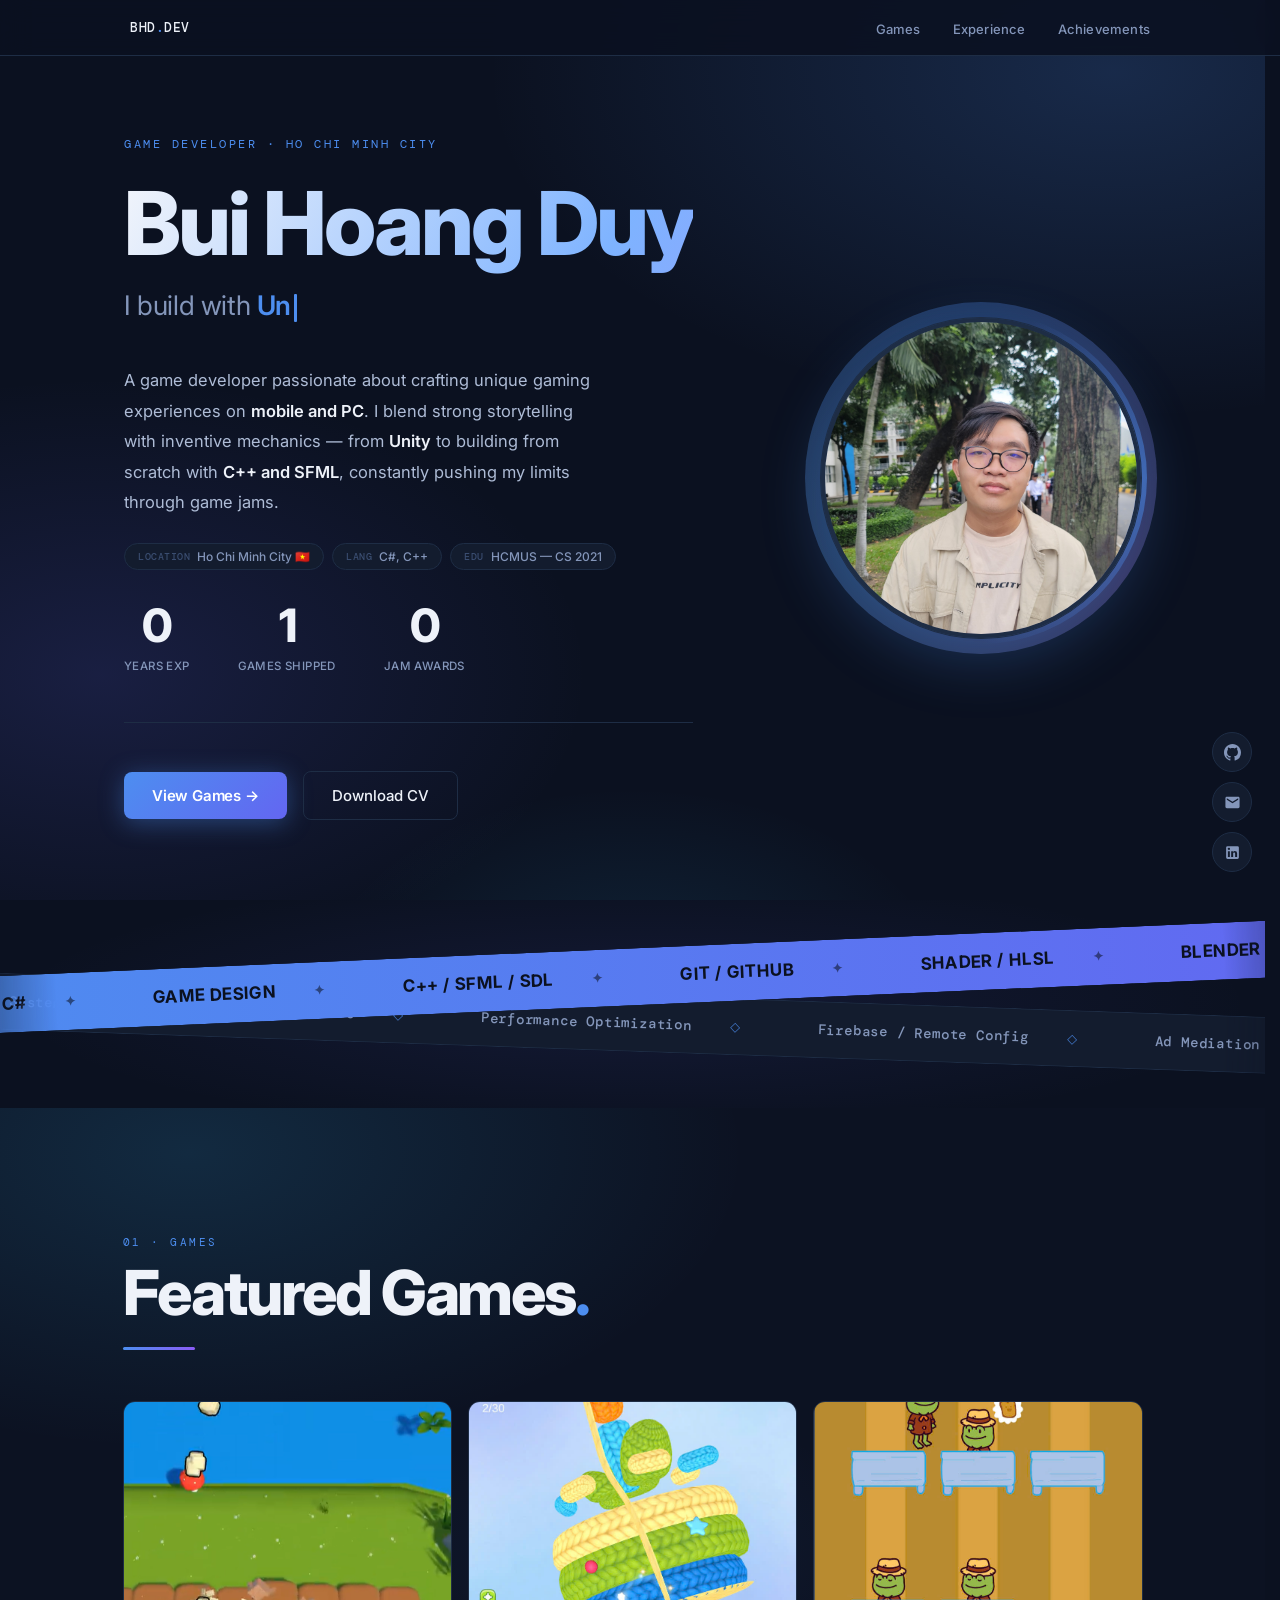
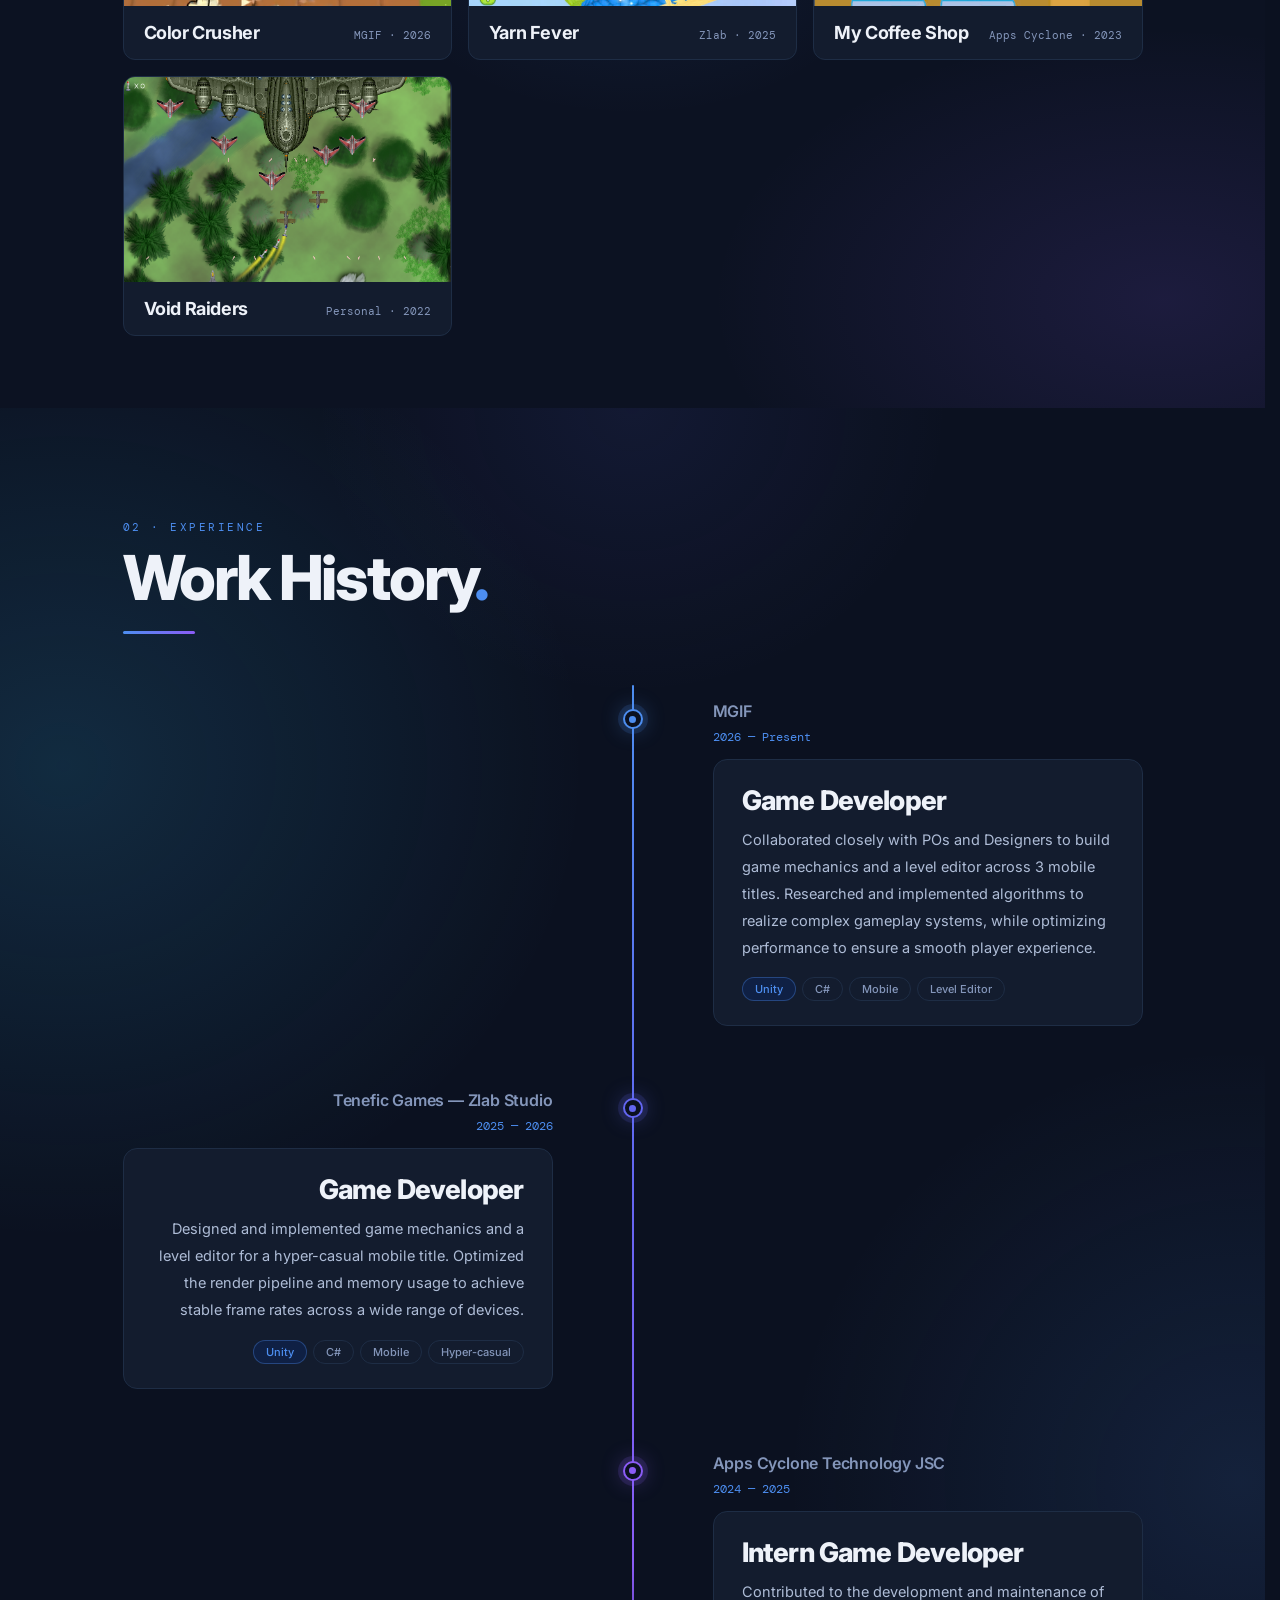
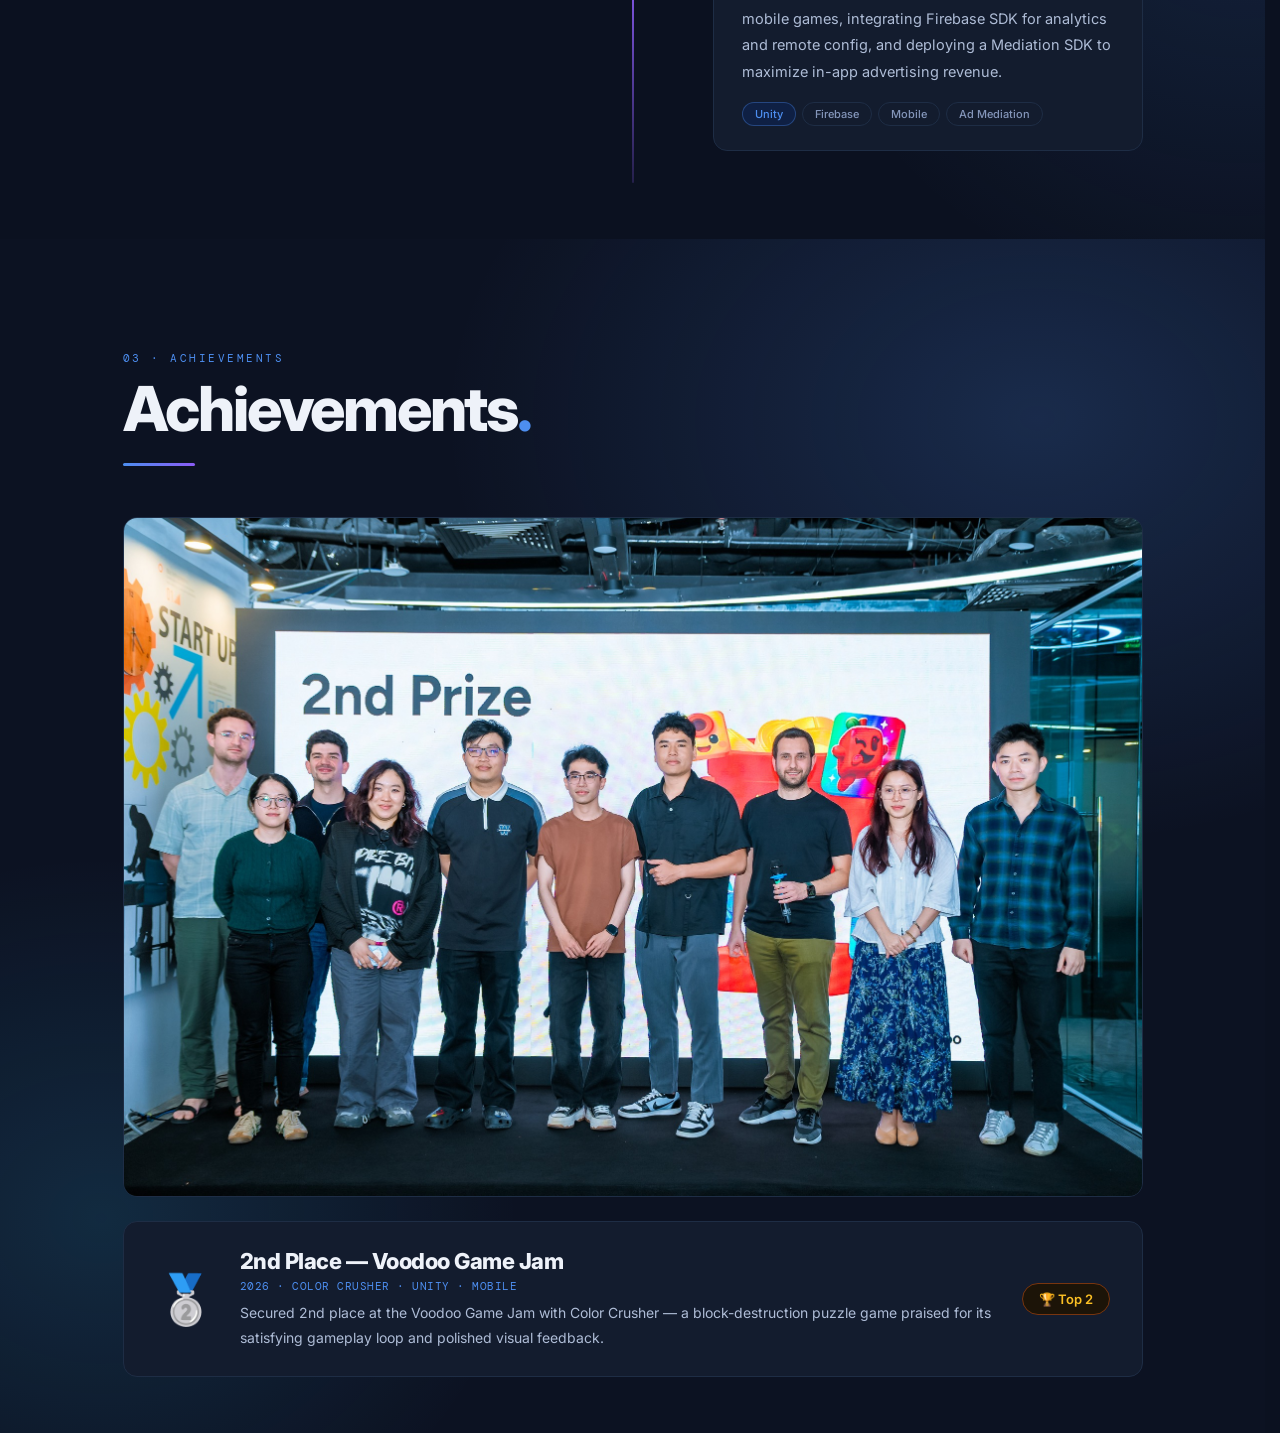
==== commit 924d92d6: "Update index.html" ====
--- a/index.html
+++ b/index.html
@@ -3,7 +3,7 @@
 <head>
   <meta charset="UTF-8" />
   <meta name="viewport" content="width=device-width, initial-scale=1.0" />
-  <title>Bui Hoang Duy â€” Game Developer</title>
+  <title>Bui Hoang Duy — Game Developer</title>
   <link rel="preconnect" href="https://fonts.googleapis.com" />
   <link href="https://fonts.googleapis.com/css2?family=Inter:wght@300;400;500;600;700;800&family=DM+Mono:wght@400;500&display=swap" rel="stylesheet" />
   <style>
@@ -17,8 +17,8 @@
       --surface:      #131c2e;
       --border:       #1e2d45;
       --text:         #eef2f9;   /* brighter base text */
-      --body:         #aebcd6;   /* paragraph text â€” lifted for contrast */
-      --muted:        #8496ba;   /* secondary â€” lifted from #6b7fa3 */
+      --body:         #aebcd6;   /* paragraph text — lifted for contrast */
+      --muted:        #8496ba;   /* secondary — lifted from #6b7fa3 */
       --subtle:       #3a4d70;
       --accent:       #4d8ef0;
       --accent-light: #0f2044;
@@ -40,7 +40,7 @@
       padding: 0 2.5rem;
     }
 
-    /* â”€â”€ SCROLL PROGRESS â”€â”€ */
+    /* ── SCROLL PROGRESS ── */
     .scroll-progress {
       position: fixed;
       top: 0; left: 0;
@@ -51,7 +51,7 @@
       transition: width 0.08s linear;
     }
 
-    /* â”€â”€ NAV â”€â”€ */
+    /* ── NAV ── */
     nav {
       position: fixed;
       top: 0; left: 0; right: 0;
@@ -92,7 +92,7 @@
     .nav-links a:hover { color: var(--text); }
     .nav-links a:hover::after { width: 100%; }
 
-    /* â”€â”€ KEYFRAMES â”€â”€ */
+    /* ── KEYFRAMES ── */
     @keyframes fadeUp {
       from { opacity: 0; transform: translateY(16px); }
       to   { opacity: 1; transform: translateY(0); }
@@ -134,9 +134,9 @@
       to   { transform: translateX(-50%); }
     }
 
-    /* â•â•â•â•â•â•â•â•â•â•â•â•â•â•â•â•â•â•â•â•â•â•â•â•â•â•â•â•â•â•â•â•â•â•â•â•
+    /* ════════════════════════════════════
        INTRO OVERLAY
-       â•â•â•â•â•â•â•â•â•â•â•â•â•â•â•â•â•â•â•â•â•â•â•â•â•â•â•â•â•â•â•â•â•â•â•â• */
+       ════════════════════════════════════ */
     .intro {
       position: fixed; inset: 0;
       z-index: 500;
@@ -212,7 +212,7 @@
     .intro.loading .intro-status { opacity: 1; }
     .intro-pct { color: var(--accent); }
 
-    /* â”€â”€ HERO â”€â”€ */
+    /* ── HERO ── */
     .hero {
       height: 100vh;
       display: flex; align-items: center;
@@ -271,7 +271,7 @@
       display: block;
     }
 
-    /* hero text â€” staggers in after intro */
+    /* hero text — staggers in after intro */
     .hero-eyebrow,
     .hero-title,
     .hero-bio,
@@ -306,7 +306,7 @@
                  gradientMove 7s ease 0.7s infinite;
     }
 
-    /* typewriter line â€” gerlogu-style */
+    /* typewriter line — gerlogu-style */
     .hero-title {
       font-size: clamp(20px, 2.6vw, 27px);
       font-weight: 600;
@@ -408,10 +408,10 @@
       box-shadow: 0 4px 20px rgba(77,142,240,0.18);
     }
 
-    /* â•â•â•â•â•â•â•â•â•â•â•â•â•â•â•â•â•â•â•â•â•â•â•â•â•â•â•â•â•â•â•â•â•â•â•â•
-       SKILLS MARQUEE â€” standalone band
+    /* ════════════════════════════════════
+       SKILLS MARQUEE — standalone band
        (section header removed, banner only)
-       â•â•â•â•â•â•â•â•â•â•â•â•â•â•â•â•â•â•â•â•â•â•â•â•â•â•â•â•â•â•â•â•â•â•â•â• */
+       ════════════════════════════════════ */
     .marquee-band {
       padding: 3rem 0 3.5rem;
       overflow: hidden;
@@ -487,17 +487,17 @@
     }
 
     .marquee-item::after {
-      content: 'âœ¦';
+      content: '✦';
       font-size: 13px;
       opacity: 0.55;
     }
     .marquee--b .marquee-item::after {
-      content: 'â—‡';
+      content: '◇';
       color: var(--accent);
       opacity: 0.8;
     }
 
-    /* â”€â”€ SECTIONS â”€â”€ */
+    /* ── SECTIONS ── */
     section {
       min-height: 100vh;
       display: flex; align-items: center;
@@ -507,12 +507,12 @@
       padding-bottom: 3.5rem; width: 100%;
     }
 
-    /* â•â•â•â•â•â•â•â•â•â•â•â•â•â•â•â•â•â•â•â•â•â•â•â•â•â•â•â•â•â•â•â•â•â•â•â•
-       SECTION HEAD â€” masked title reveal
+    /* ════════════════════════════════════
+       SECTION HEAD — masked title reveal
        Label fades up, title slides out of a
        clip mask, accent line draws across.
        Triggered by .reveal.visible
-       â•â•â•â•â•â•â•â•â•â•â•â•â•â•â•â•â•â•â•â•â•â•â•â•â•â•â•â•â•â•â•â•â•â•â•â• */
+       ════════════════════════════════════ */
     .section-head { margin-bottom: 3.2rem; }
 
     .section-label {
@@ -553,7 +553,7 @@
     .reveal.visible .section-line  { width: 72px; }
     .reveal.visible .section-body  { opacity: 1; transform: none; }
 
-    /* â”€â”€ GAMES â”€â”€ */
+    /* ── GAMES ── */
     #games {
       background:
         radial-gradient(ellipse 80% 60% at 15%  5%,  rgba(56,189,248,0.14) 0%, transparent 55%),
@@ -572,7 +572,7 @@
     /*
       Hover UX fix: the description no longer expands the card
       (which reflowed the whole grid and made the page jump).
-      It now slides over the thumbnail as an overlay â€” the card
+      It now slides over the thumbnail as an overlay — the card
       keeps a constant size, so rapid hovering causes zero layout shift.
     */
     .game-card {
@@ -649,7 +649,7 @@
       border-color: rgba(77,142,240,0.35);
     }
 
-    /* â”€â”€ EXPERIENCE / GIT LOG TIMELINE â”€â”€ */
+    /* ── EXPERIENCE / GIT LOG TIMELINE ── */
     #experience {
       background:
         radial-gradient(ellipse 75% 60% at 5%   25%,  rgba(56,189,248,0.15) 0%, transparent 55%),
@@ -762,7 +762,7 @@
     }
     .git-entry:nth-child(3) .git-commit-card:hover { border-color: rgba(139,92,246,0.4); box-shadow: 0 6px 28px rgba(139,92,246,0.13); }
 
-    /* role is the headline now â€” company is support text above */
+    /* role is the headline now — company is support text above */
     .tl-role {
       font-size: 27px; font-weight: 800;
       color: var(--text); margin-bottom: 10px; letter-spacing: -0.8px;
@@ -782,7 +782,7 @@
       .git-entry--left .tags { justify-content: flex-start; }
     }
 
-    /* â”€â”€ ACHIEVEMENTS â”€â”€ */
+    /* ── ACHIEVEMENTS ── */
     #achievements {
       background:
         radial-gradient(ellipse 85% 65% at 82%  15%,  rgba(77,142,240,0.20) 0%, transparent 55%),
@@ -833,7 +833,7 @@
       font-size: 13px; font-weight: 600; color: #fbbf24; flex-shrink: 0;
     }
 
-    /* â”€â”€ SOCIAL DOCK â”€â”€ */
+    /* ── SOCIAL DOCK ── */
     .social-dock {
       position: fixed; bottom: 28px; right: 28px;
       display: flex; flex-direction: column; gap: 10px;
@@ -856,7 +856,7 @@
       box-shadow: 0 4px 18px rgba(77,142,240,0.28);
     }
 
-    /* â”€â”€ REDUCED MOTION â”€â”€ */
+    /* ── REDUCED MOTION ── */
     @media (prefers-reduced-motion: reduce) {
       .intro { display: none !important; }
       .hero-eyebrow, .hero-name, .hero-title, .hero-bio,
@@ -904,16 +904,16 @@
     <div class="container">
       <div class="hero-inner">
         <div class="hero-content">
-          <p class="hero-eyebrow">Game Developer Â· Ho Chi Minh City</p>
+          <p class="hero-eyebrow">Game Developer · Ho Chi Minh City</p>
           <h1 class="hero-name">Bui Hoang Duy</h1>
           <p class="hero-title">
             <span class="type-prefix">I build with </span><span class="type-text" id="typeText"></span><span class="type-cursor"></span>
           </p>
-          <p class="hero-bio">A game developer passionate about crafting unique gaming experiences on <strong>mobile and PC</strong>. I blend strong storytelling with inventive mechanics â€” from <strong>Unity</strong> to building from scratch with <strong>C++ and SFML</strong>, constantly pushing my limits through game jams.</p>
+          <p class="hero-bio">A game developer passionate about crafting unique gaming experiences on <strong>mobile and PC</strong>. I blend strong storytelling with inventive mechanics — from <strong>Unity</strong> to building from scratch with <strong>C++ and SFML</strong>, constantly pushing my limits through game jams.</p>
           <div class="hero-info-row">
-            <span class="hero-chip"><span class="chip-key">Location</span> Ho Chi Minh City ðŸ‡»ðŸ‡³</span>
+            <span class="hero-chip"><span class="chip-key">Location</span> Ho Chi Minh City 🇻🇳</span>
             <span class="hero-chip"><span class="chip-key">Lang</span> C#, C++</span>
-            <span class="hero-chip"><span class="chip-key">EDU</span> HCMUS â€” CS 2021</span>
+            <span class="hero-chip"><span class="chip-key">EDU</span> HCMUS — CS 2021</span>
           </div>
           <div class="hero-stats">
             <div class="stat">
@@ -929,7 +929,7 @@
               <span class="stat-label">Jam Awards</span>
             </div>
           </div>
-          <a href="#games" class="hero-cta">View Games â†’</a>
+          <a href="#games" class="hero-cta">View Games →</a>
           <a href="BuiHoangDuy_Game_Developer.pdf" download class="hero-cta-secondary">Download CV</a>
         </div>
         <div class="hero-avatar-wrap">
@@ -995,7 +995,7 @@
   <section id="games">
     <div class="container reveal">
       <div class="section-head">
-        <p class="section-label">01 Â· Games</p>
+        <p class="section-label">01 · Games</p>
         <div class="title-mask">
           <h2 class="section-title">Featured Games<span class="dot">.</span></h2>
         </div>
@@ -1013,7 +1013,7 @@
             </div>
             <div class="game-card-info">
               <h3 class="game-card-title">Color Crusher</h3>
-              <p class="game-card-studio">MGIF Â· 2026</p>
+              <p class="game-card-studio">MGIF · 2026</p>
             </div>
           </a>
 
@@ -1026,7 +1026,7 @@
             </div>
             <div class="game-card-info">
               <h3 class="game-card-title">Yarn Fever</h3>
-              <p class="game-card-studio">Zlab Â· 2025</p>
+              <p class="game-card-studio">Zlab · 2025</p>
             </div>
           </a>
 
@@ -1034,12 +1034,12 @@
             <div class="game-card-thumb">
               <img src="assets/My CoffeeShop/MyCoffeeShop.jpg" alt="My Coffee Shop" loading="lazy" />
               <div class="game-card-overlay">
-                <p>Run your own cozy animal cafÃ©, serve adorable customers, and uncover heartwarming stories along the way.</p>
+                <p>Run your own cozy animal café, serve adorable customers, and uncover heartwarming stories along the way.</p>
               </div>
             </div>
             <div class="game-card-info">
               <h3 class="game-card-title">My Coffee Shop</h3>
-              <p class="game-card-studio">Apps Cyclone Â· 2023</p>
+              <p class="game-card-studio">Apps Cyclone · 2023</p>
             </div>
           </a>
 
@@ -1052,7 +1052,7 @@
             </div>
             <div class="game-card-info">
               <h3 class="game-card-title">Void Raiders</h3>
-              <p class="game-card-studio">Personal Â· 2022</p>
+              <p class="game-card-studio">Personal · 2022</p>
             </div>
           </a>
 
@@ -1065,7 +1065,7 @@
   <section id="experience">
     <div class="container reveal">
       <div class="section-head">
-        <p class="section-label">02 Â· Experience</p>
+        <p class="section-label">02 · Experience</p>
         <div class="title-mask">
           <h2 class="section-title">Work History<span class="dot">.</span></h2>
         </div>
@@ -1080,7 +1080,7 @@
             <div class="git-content">
               <div class="git-commit-header">
                 <span class="git-company-label">MGIF</span>
-                <span class="git-commit-date">2026 â€” Present</span>
+                <span class="git-commit-date">2026 — Present</span>
               </div>
               <div class="git-commit-card">
                 <p class="tl-role">Game Developer</p>
@@ -1099,8 +1099,8 @@
           <div class="git-entry git-entry--left">
             <div class="git-content">
               <div class="git-commit-header">
-                <span class="git-company-label">Tenefic Games â€” Zlab Studio</span>
-                <span class="git-commit-date">2025 â€” 2026</span>
+                <span class="git-company-label">Tenefic Games — Zlab Studio</span>
+                <span class="git-commit-date">2025 — 2026</span>
               </div>
               <div class="git-commit-card">
                 <p class="tl-role">Game Developer</p>
@@ -1122,7 +1122,7 @@
             <div class="git-content">
               <div class="git-commit-header">
                 <span class="git-company-label">Apps Cyclone Technology JSC</span>
-                <span class="git-commit-date">2024 â€” 2025</span>
+                <span class="git-commit-date">2024 — 2025</span>
               </div>
               <div class="git-commit-card">
                 <p class="tl-role">Intern Game Developer</p>
@@ -1146,7 +1146,7 @@
   <section id="achievements">
     <div class="container reveal">
       <div class="section-head">
-        <p class="section-label">03 Â· Achievements</p>
+        <p class="section-label">03 · Achievements</p>
         <div class="title-mask">
           <h2 class="section-title">Achievements<span class="dot">.</span></h2>
         </div>
@@ -1155,16 +1155,16 @@
       <div class="section-body">
         <div class="achievement-wrap">
           <div class="achievement-img">
-            <img src="assets/VooDoo.jpg" alt="Voodoo Game Jam â€” 2nd Place" />
+            <img src="assets/VooDoo.jpg" alt="Voodoo Game Jam — 2nd Place" />
           </div>
           <div class="achievement-card">
-            <div class="achievement-badge">ðŸ¥ˆ</div>
+            <div class="achievement-badge">🥈</div>
             <div class="achievement-info">
-              <p class="achievement-title">2nd Place â€” Voodoo Game Jam</p>
-              <p class="achievement-meta">2026 Â· Color Crusher Â· Unity Â· Mobile</p>
-              <p class="achievement-desc">Secured 2nd place at the Voodoo Game Jam with Color Crusher â€” a block-destruction puzzle game praised for its satisfying gameplay loop and polished visual feedback.</p>
-            </div>
-            <div class="achievement-pill">ðŸ† Top 2</div>
+              <p class="achievement-title">2nd Place — Voodoo Game Jam</p>
+              <p class="achievement-meta">2026 · Color Crusher · Unity · Mobile</p>
+              <p class="achievement-desc">Secured 2nd place at the Voodoo Game Jam with Color Crusher — a block-destruction puzzle game praised for its satisfying gameplay loop and polished visual feedback.</p>
+            </div>
+            <div class="achievement-pill">🏆 Top 2</div>
           </div>
         </div>
       </div>
@@ -1186,9 +1186,9 @@
 
 
   <script>
-    /* â•â•â•â•â•â•â•â•â•â•â•â•â•â•â•â•â•â•â•â•â•â•â•â•â•â•â•â•â•â•â•â•â•â•â•â•
+    /* ════════════════════════════════════
        INTRO SEQUENCE
-       â•â•â•â•â•â•â•â•â•â•â•â•â•â•â•â•â•â•â•â•â•â•â•â•â•â•â•â•â•â•â•â•â•â•â•â• */
+       ════════════════════════════════════ */
     const intro     = document.getElementById('intro');
     const introName = document.getElementById('introName');
     const barFill   = document.getElementById('introBarFill');
@@ -1249,16 +1249,16 @@
       setTimeout(finishIntro, 4500); // safety net
     }
 
-    /* â•â•â•â•â•â•â•â•â•â•â•â•â•â•â•â•â•â•â•â•â•â•â•â•â•â•â•â•â•â•â•â•â•â•â•â•
+    /* ════════════════════════════════════
        TYPEWRITER (gerlogu-style)
-       types a phrase â†’ holds â†’ deletes â†’ next
-       â•â•â•â•â•â•â•â•â•â•â•â•â•â•â•â•â•â•â•â•â•â•â•â•â•â•â•â•â•â•â•â•â•â•â•â• */
+       types a phrase → holds → deletes → next
+       ════════════════════════════════════ */
     const typePhrases = [
       'Unity & C#.',
-      'C++ Â· SFML Â· SDL.',
+      'C++ · SFML · SDL.',
       'gameplay systems.',
       'level editor tools.',
-      'game jam energy âš¡'
+      'game jam energy ⚡'
     ];
     const typeEl = document.getElementById('typeText');
     let typeStarted = false;
@@ -1294,7 +1294,7 @@
       setTimeout(step, 600);
     }
 
-    /* â”€â”€ COUNT-UP (runs after intro) â”€â”€ */
+    /* ── COUNT-UP (runs after intro) ── */
     function countUp(el) {
       const target = +el.dataset.count;
       const start = performance.now();
@@ -1317,14 +1317,14 @@
       }, 600);
     }
 
-    /* â”€â”€ SCROLL PROGRESS â”€â”€ */
+    /* ── SCROLL PROGRESS ── */
     const progressBar = document.getElementById('scrollProgress');
     window.addEventListener('scroll', () => {
       const max = document.body.scrollHeight - window.innerHeight;
       progressBar.style.width = (window.scrollY / max * 100) + '%';
     }, { passive: true });
 
-    /* â”€â”€ SMOOTH NAV LINKS â”€â”€ */
+    /* ── SMOOTH NAV LINKS ── */
     document.querySelectorAll('a[href^="#"]').forEach(a => {
       a.addEventListener('click', (e) => {
         const target = document.querySelector(a.getAttribute('href'));
@@ -1335,7 +1335,7 @@
       });
     });
 
-    /* â”€â”€ SECTION REVEAL (title mask + body stagger) â”€â”€ */
+    /* ── SECTION REVEAL (title mask + body stagger) ── */
     const revealObserver = new IntersectionObserver((entries) => {
       entries.forEach(entry => {
         if (!entry.isIntersecting) return;
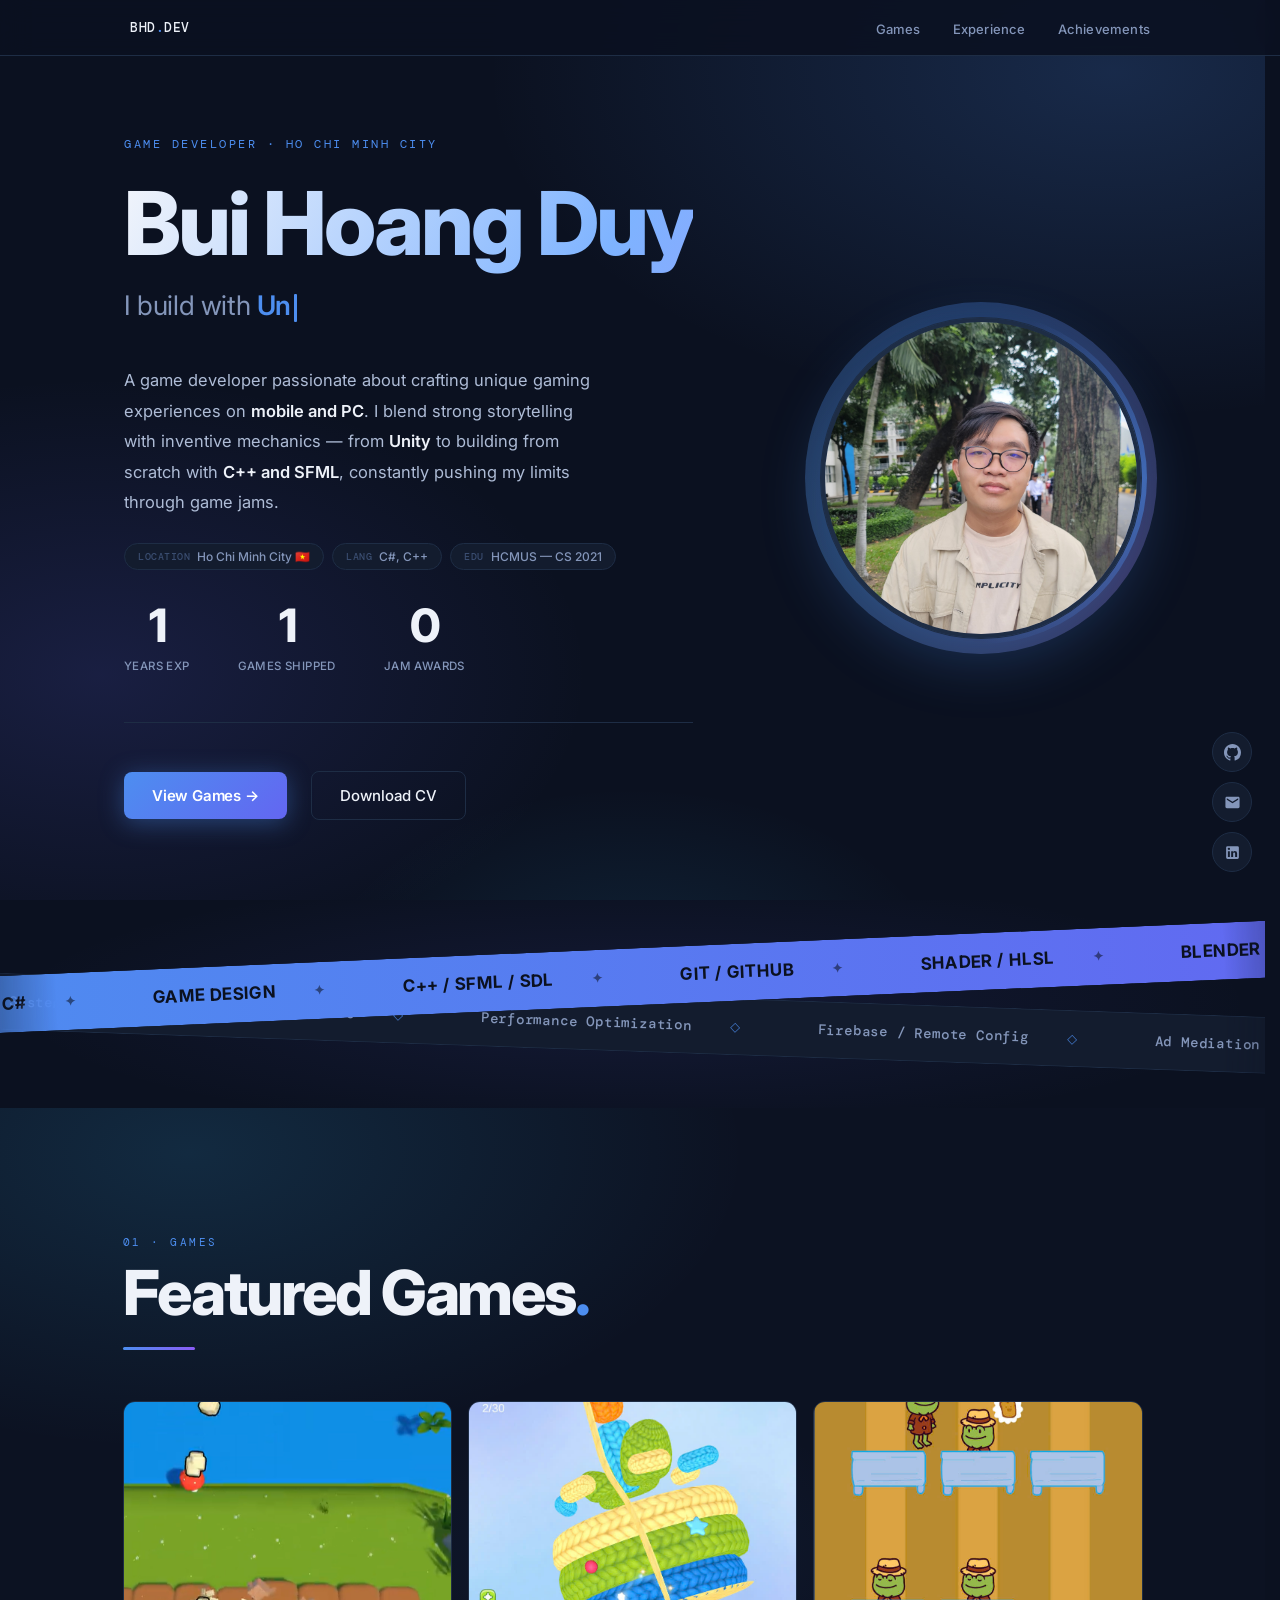
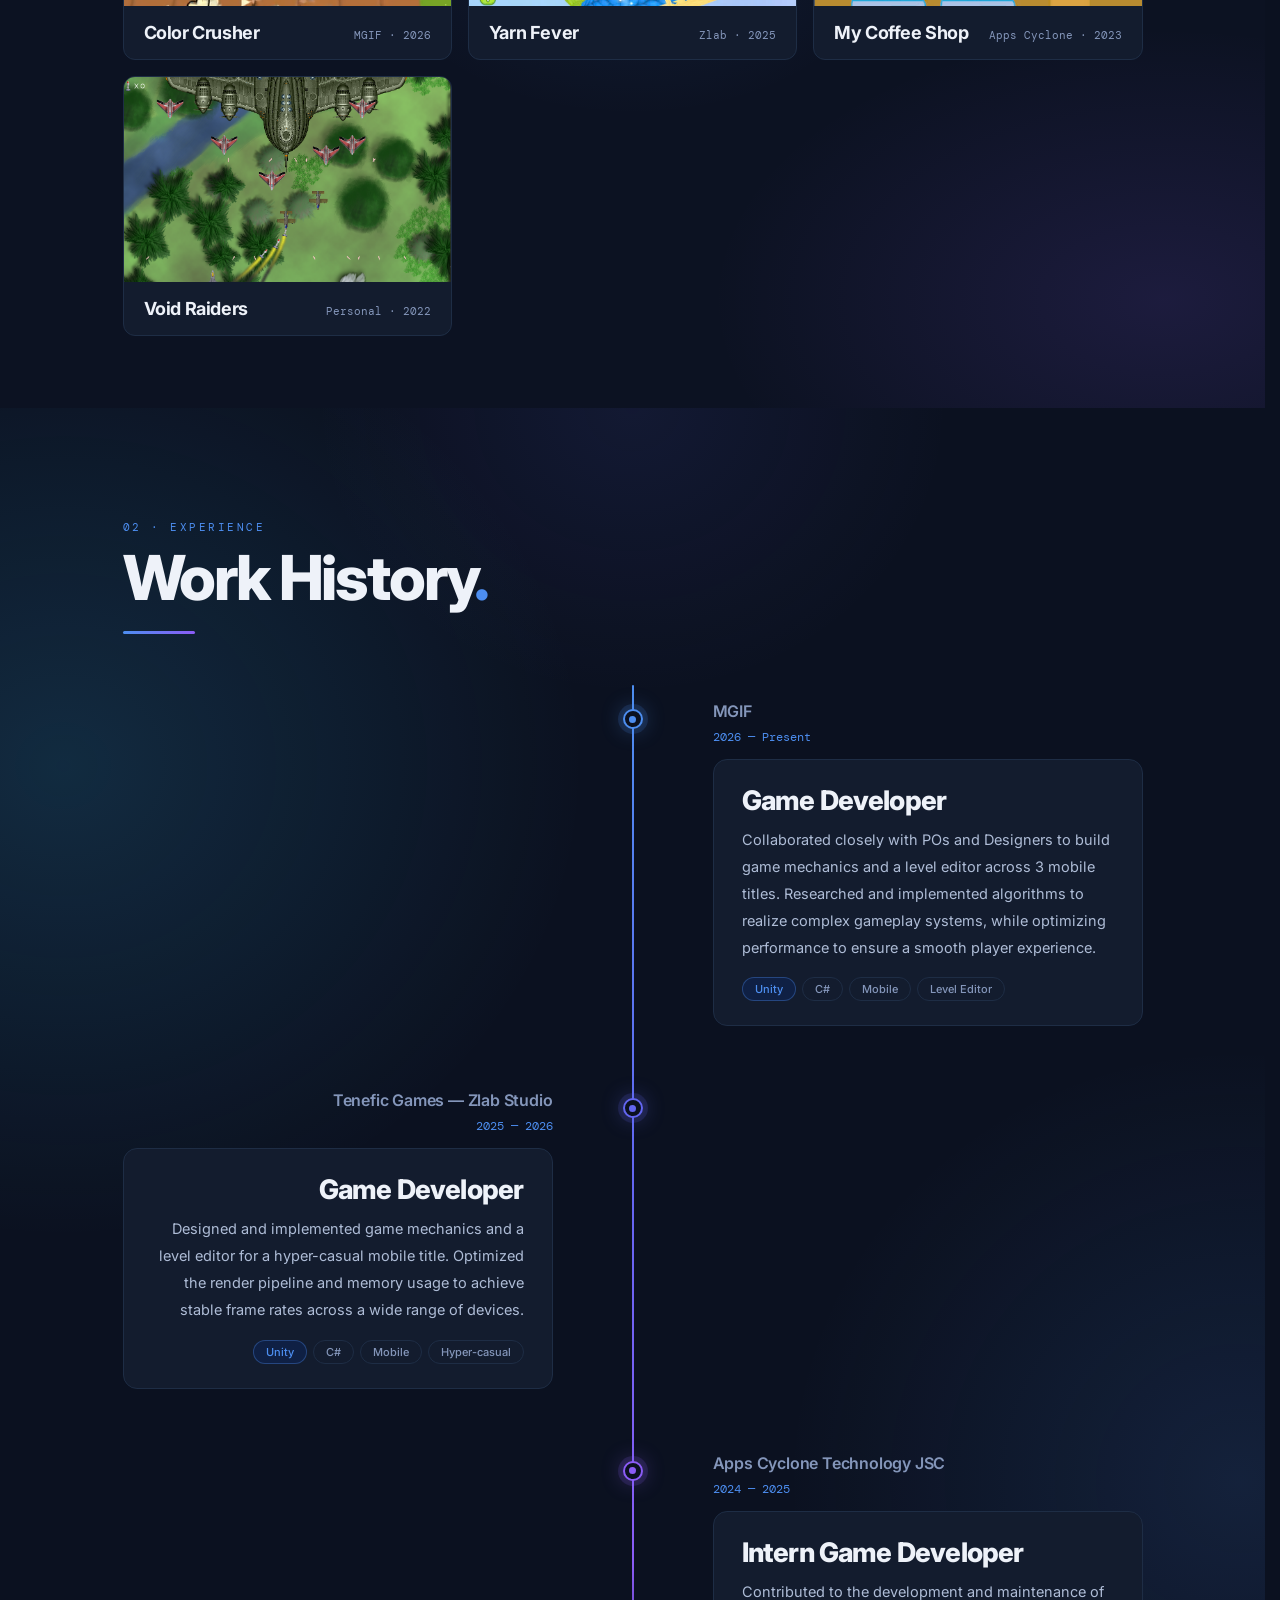
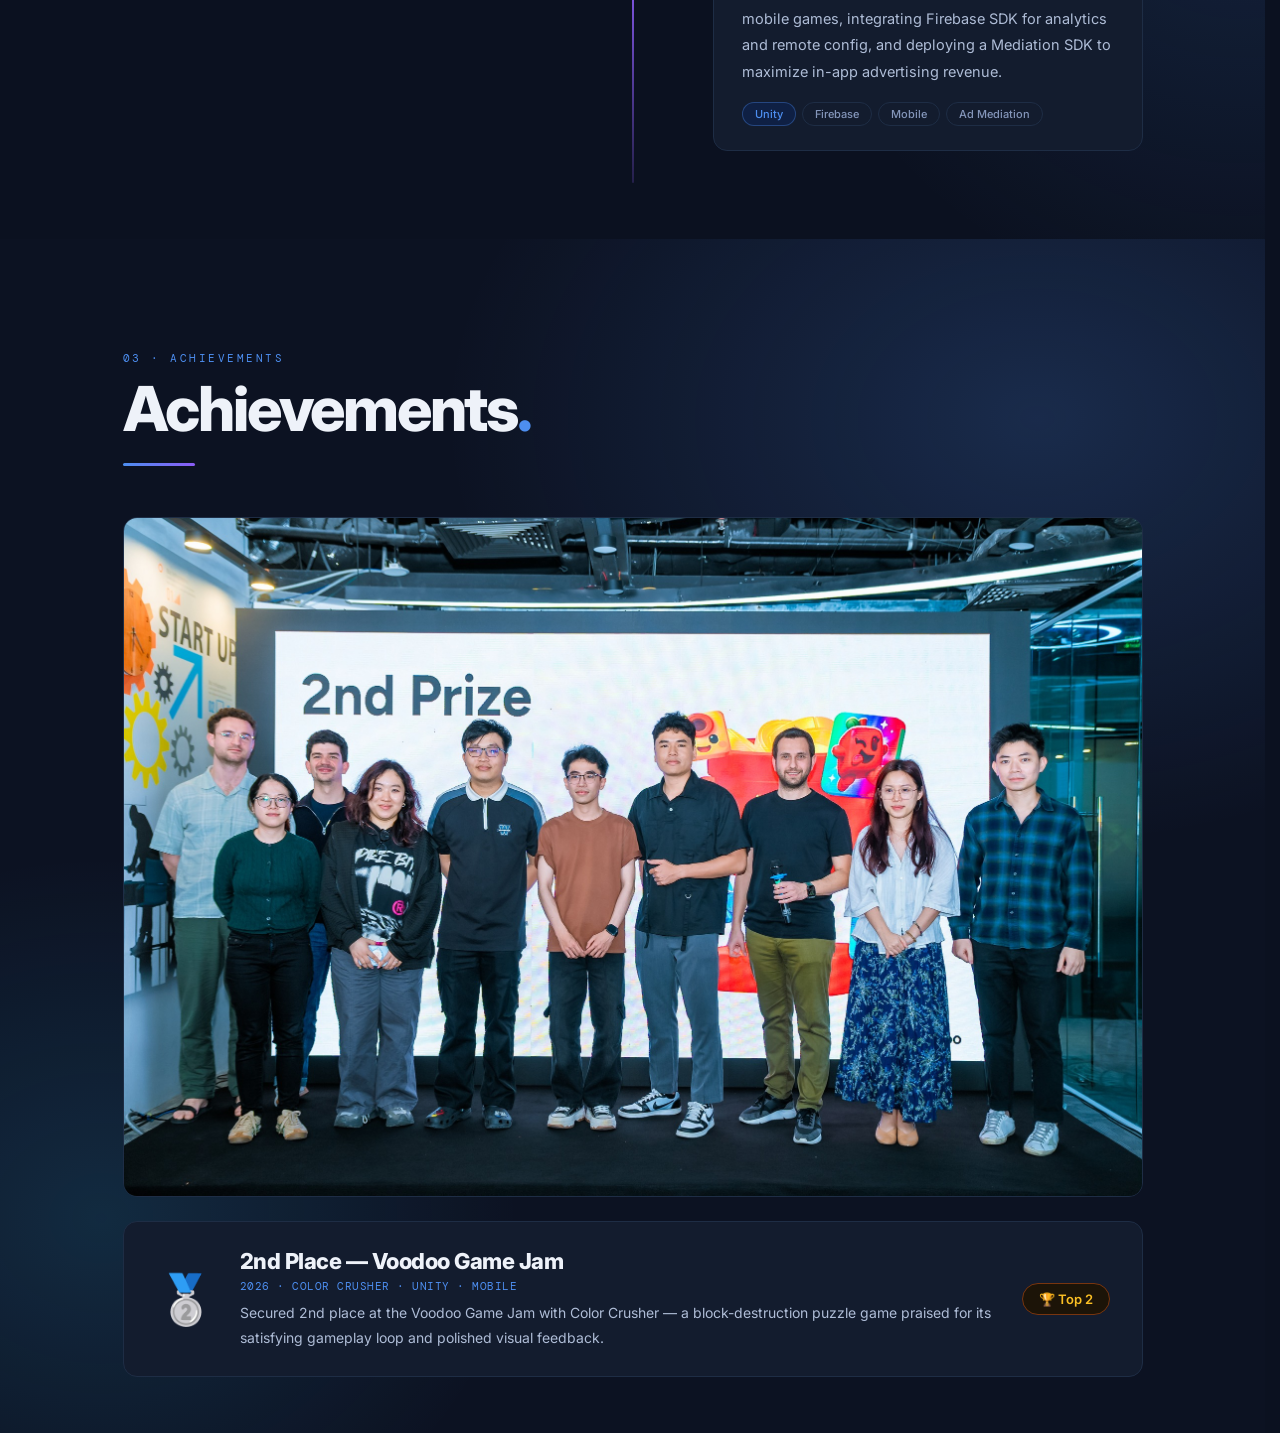
==== commit 9c0ab7c4: "update responsive web" ====
--- a/index.html
+++ b/index.html
@@ -869,6 +869,109 @@
       .section-line { width: 72px !important; }
       .type-cursor { animation: none !important; }
     }
+
+    /* ════════════════════════════════════
+       HAMBURGER TOGGLE
+       ════════════════════════════════════ */
+    .nav-toggle {
+      display: none;
+      flex-direction: column;
+      justify-content: center;
+      gap: 5px;
+      background: none;
+      border: none;
+      cursor: pointer;
+      padding: 5px;
+      flex-shrink: 0;
+    }
+    .nav-toggle span {
+      display: block;
+      width: 22px; height: 2px;
+      background: var(--text);
+      border-radius: 2px;
+      transition: transform 0.25s ease, opacity 0.25s ease;
+    }
+    .nav-toggle.open span:nth-child(1) { transform: translateY(7px) rotate(45deg); }
+    .nav-toggle.open span:nth-child(2) { opacity: 0; transform: scaleX(0); }
+    .nav-toggle.open span:nth-child(3) { transform: translateY(-7px) rotate(-45deg); }
+
+    /* ── HERO ACTIONS WRAPPER ── */
+    .hero-actions {
+      display: flex; flex-wrap: wrap;
+      align-items: center; gap: 12px;
+    }
+
+    /* ════════════════════════════════════
+       MOBILE RESPONSIVE
+       ════════════════════════════════════ */
+    @media (max-width: 640px) {
+      .container { padding: 0 1.25rem; }
+
+      /* Nav — hamburger dropdown */
+      .nav-toggle { display: flex; }
+      .nav-links {
+        position: absolute; top: 100%; left: 0; right: 0;
+        flex-direction: column; gap: 0;
+        background: rgba(11,17,32,0.97);
+        backdrop-filter: blur(20px);
+        border-bottom: 1px solid var(--border);
+        max-height: 0; overflow: hidden; padding: 0;
+        transition: max-height 0.35s cubic-bezier(0.22,1,0.36,1);
+        list-style: none;
+      }
+      .nav-links.open { max-height: 240px; padding: 0.5rem 0 0.75rem; }
+      .nav-links li { width: 100%; }
+      .nav-links a { display: block; padding: 0.65rem 1.5rem; font-size: 15px; color: var(--text); }
+      .nav-links a::after { display: none; }
+
+      /* Hero — avatar */
+      .hero-avatar { width: min(220px, 60vw); height: min(220px, 60vw); }
+      .hero-avatar-wrap::before { inset: -10px; }
+      .hero-avatar-wrap::after  { inset: -4px; }
+
+      /* Hero — text */
+      .hero-bio { font-size: 15.5px; }
+
+      /* Hero — stats */
+      .hero-stats { gap: 1.8rem; margin-bottom: 2rem; padding-bottom: 2rem; }
+      .stat-num { font-size: 36px; letter-spacing: -1.5px; }
+
+      /* Hero — CTA buttons */
+      .hero-cta-secondary { margin-left: 0; }
+      .hero-actions { flex-direction: column; align-items: stretch; }
+      .hero-cta,
+      .hero-cta-secondary { justify-content: center; }
+
+      /* Sections — tighter top/bottom */
+      section .container {
+        padding-top: calc(var(--nav-h) + 2rem);
+        padding-bottom: 2.5rem;
+      }
+
+      /* Experience — cards */
+      .git-commit-card { padding: 18px 20px; }
+      .tl-role { font-size: 22px; }
+
+      /* Achievement — stack vertically */
+      .achievement-card {
+        flex-direction: column;
+        align-items: flex-start;
+        gap: 14px;
+        padding: 20px 22px;
+      }
+      .achievement-badge { font-size: 36px; }
+      .achievement-title { font-size: 18px; }
+      .achievement-pill  { align-self: flex-start; }
+
+      /* Social dock — tighter on mobile */
+      .social-dock { bottom: 18px; right: 16px; }
+    }
+
+    @media (max-width: 380px) {
+      .hero-stats { gap: 1.2rem; }
+      .stat-num   { font-size: 30px; }
+      .stat-label { font-size: 10px; }
+    }
   </style>
 </head>
 <body class="lock">
@@ -891,7 +994,10 @@
   <nav>
     <div class="container">
       <span class="nav-logo">BHD<span>.</span>DEV</span>
-      <ul class="nav-links">
+      <button class="nav-toggle" id="navToggle" aria-label="Toggle menu">
+        <span></span><span></span><span></span>
+      </button>
+      <ul class="nav-links" id="navLinks">
         <li><a href="#games">Games</a></li>
         <li><a href="#experience">Experience</a></li>
         <li><a href="#achievements">Achievements</a></li>
@@ -929,8 +1035,10 @@
               <span class="stat-label">Jam Awards</span>
             </div>
           </div>
-          <a href="#games" class="hero-cta">View Games →</a>
-          <a href="BuiHoangDuy_Game_Developer.pdf" download class="hero-cta-secondary">Download CV</a>
+          <div class="hero-actions">
+            <a href="#games" class="hero-cta">View Games →</a>
+            <a href="BuiHoangDuy_Game_Developer.pdf" download class="hero-cta-secondary">Download CV</a>
+          </div>
         </div>
         <div class="hero-avatar-wrap">
           <img src="assets/Avatar.jpg" alt="Bui Hoang Duy" class="hero-avatar" />
@@ -1348,6 +1456,20 @@
     }, { threshold: 0.15 });
 
     document.querySelectorAll('.reveal').forEach(el => revealObserver.observe(el));
+
+    /* ── MOBILE NAV TOGGLE ── */
+    const navToggle = document.getElementById('navToggle');
+    const navLinksList = document.getElementById('navLinks');
+    navToggle.addEventListener('click', () => {
+      navToggle.classList.toggle('open');
+      navLinksList.classList.toggle('open');
+    });
+    navLinksList.querySelectorAll('a').forEach(a => {
+      a.addEventListener('click', () => {
+        navToggle.classList.remove('open');
+        navLinksList.classList.remove('open');
+      });
+    });
   </script>
 </body>
 </html>
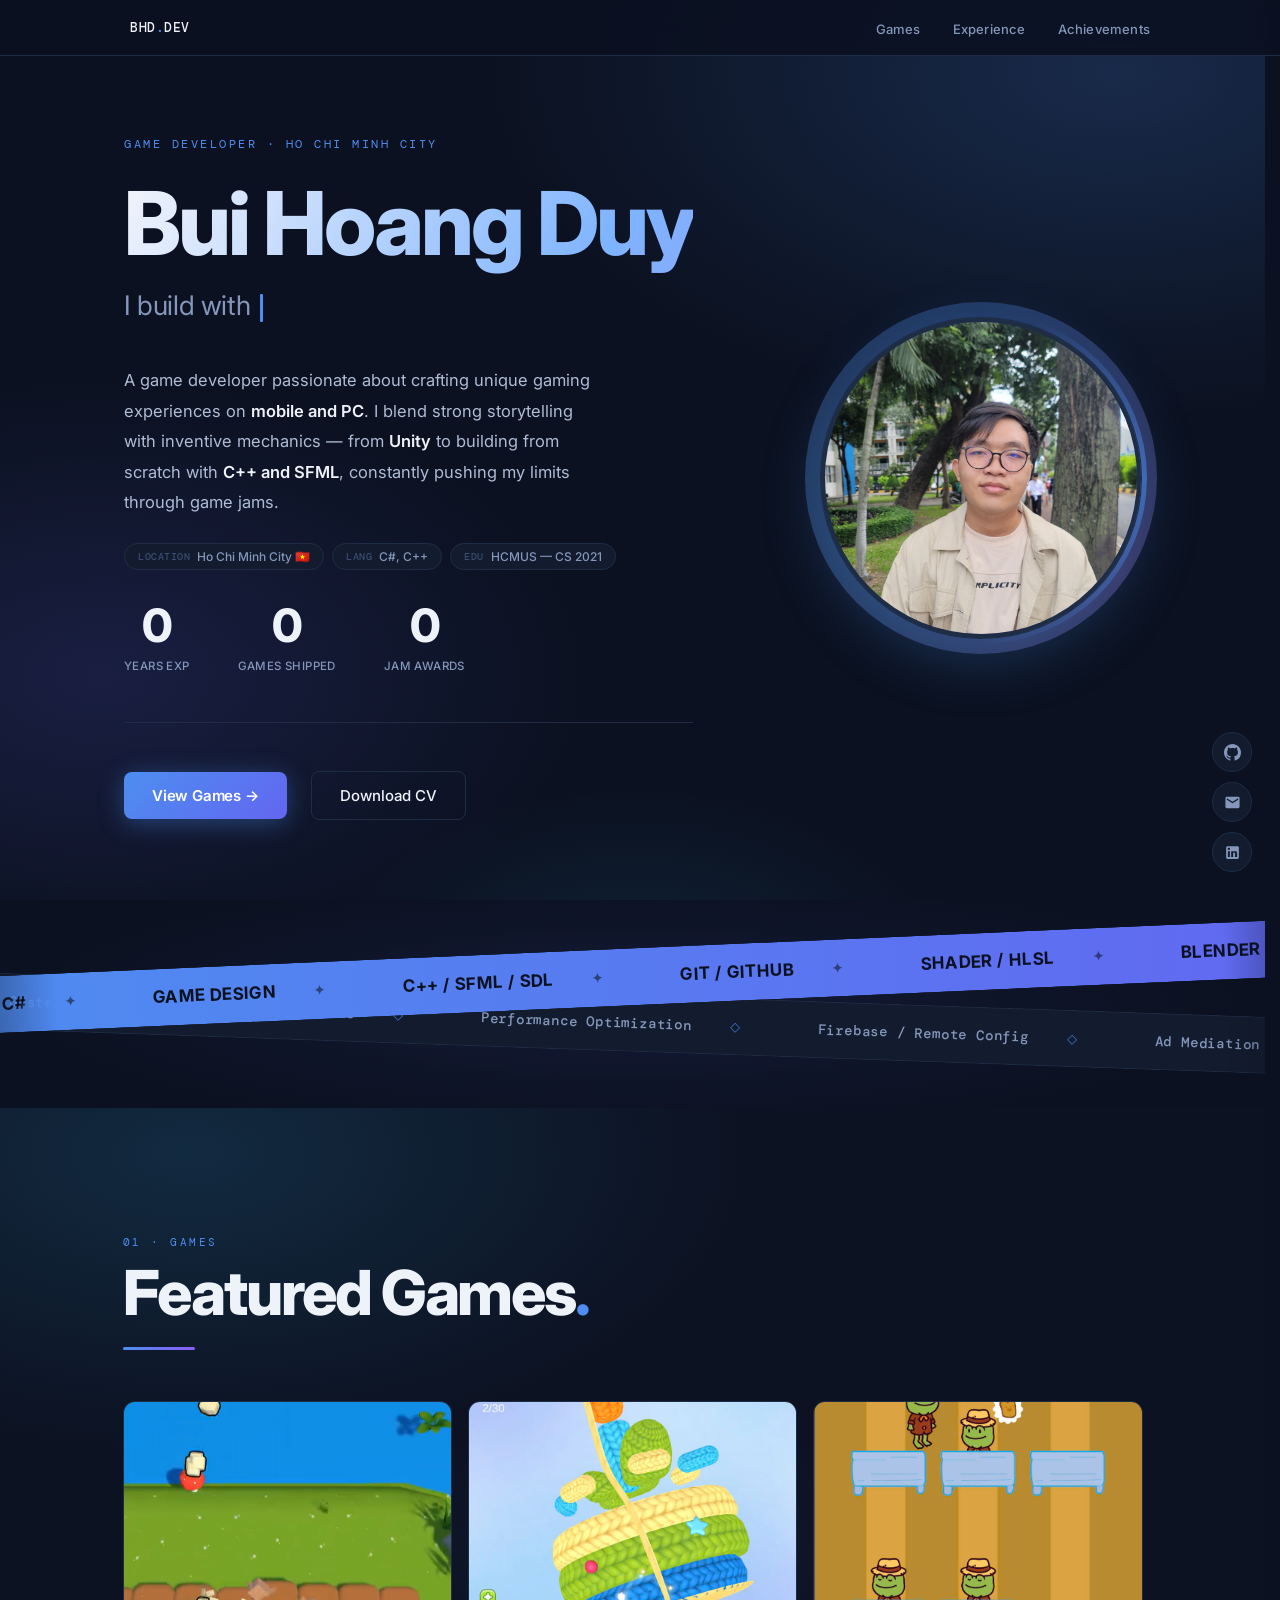
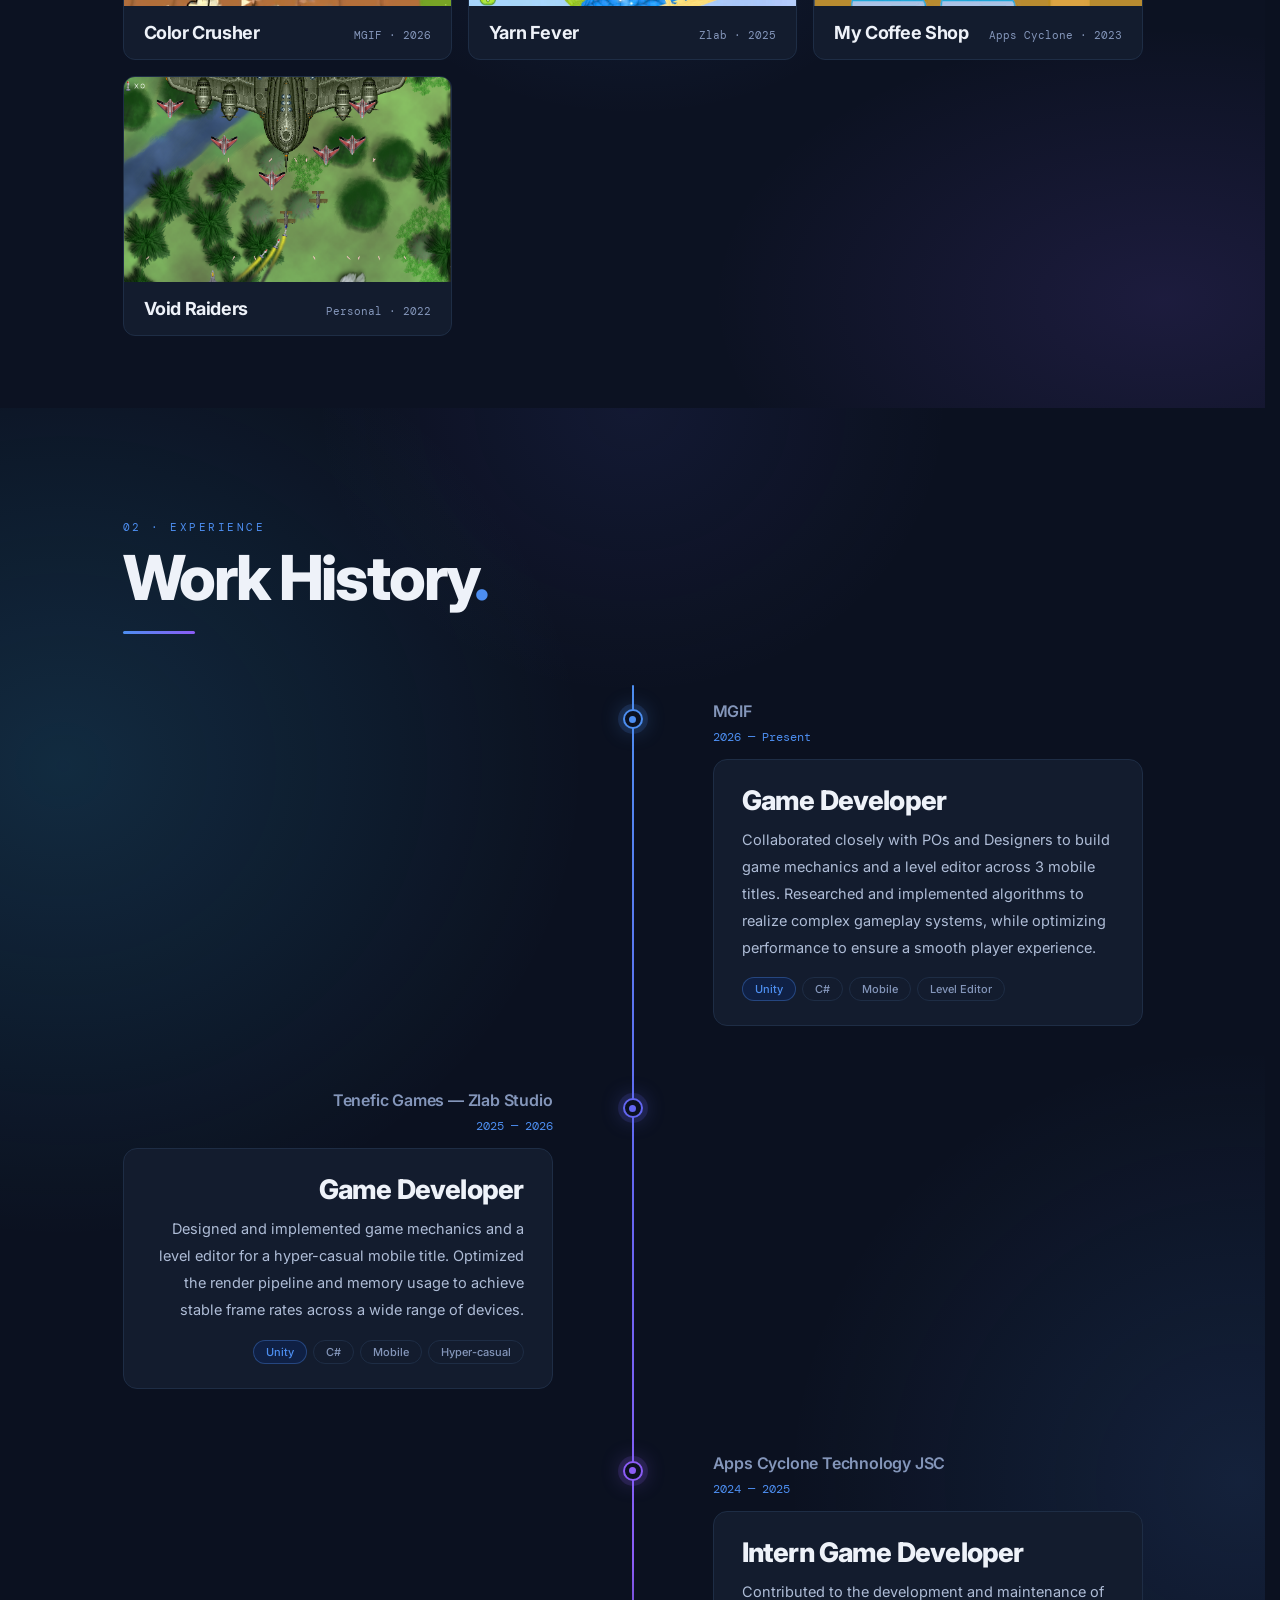
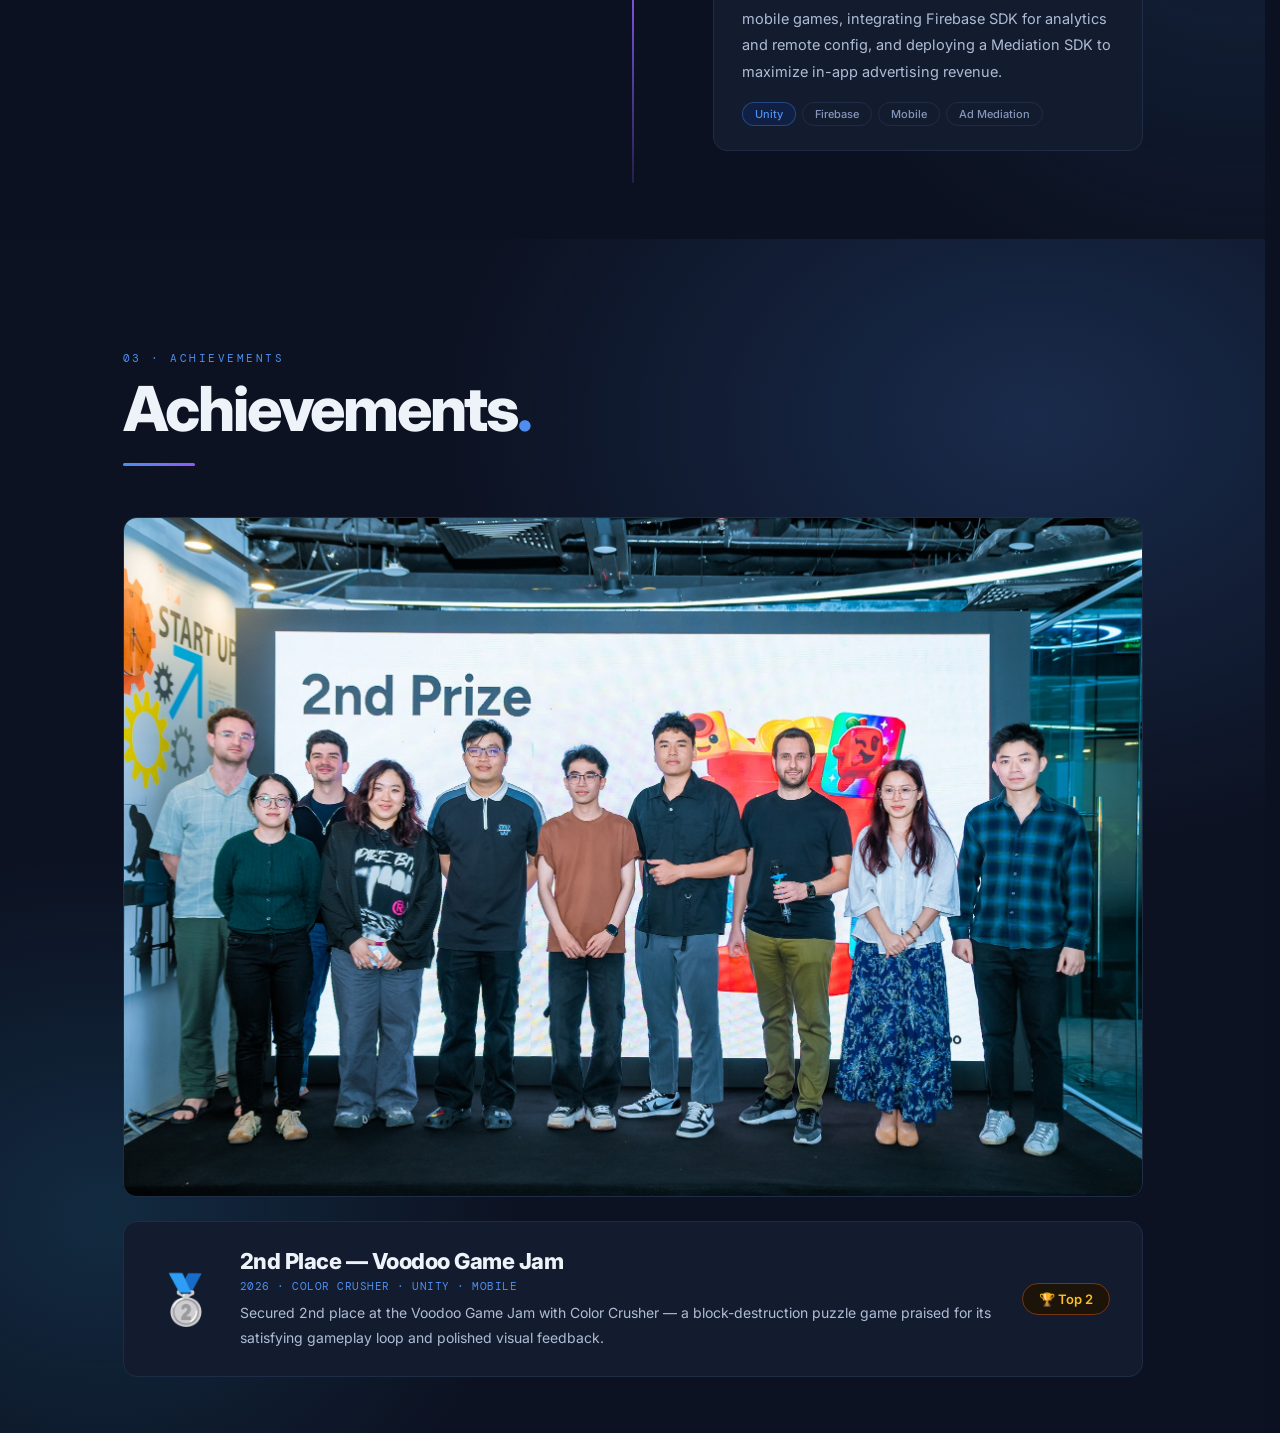
==== commit 9c6af479: "update" ====
--- a/index.html
+++ b/index.html
@@ -906,6 +906,13 @@
        ════════════════════════════════════ */
     @media (max-width: 640px) {
       .container { padding: 0 1.25rem; }
+
+      /* Hero — fix content taller than viewport being clipped by flex centering */
+      .hero {
+        height: auto;
+        min-height: 100vh;
+        align-items: flex-start;
+      }
 
       /* Nav — hamburger dropdown */
       .nav-toggle { display: flex; }
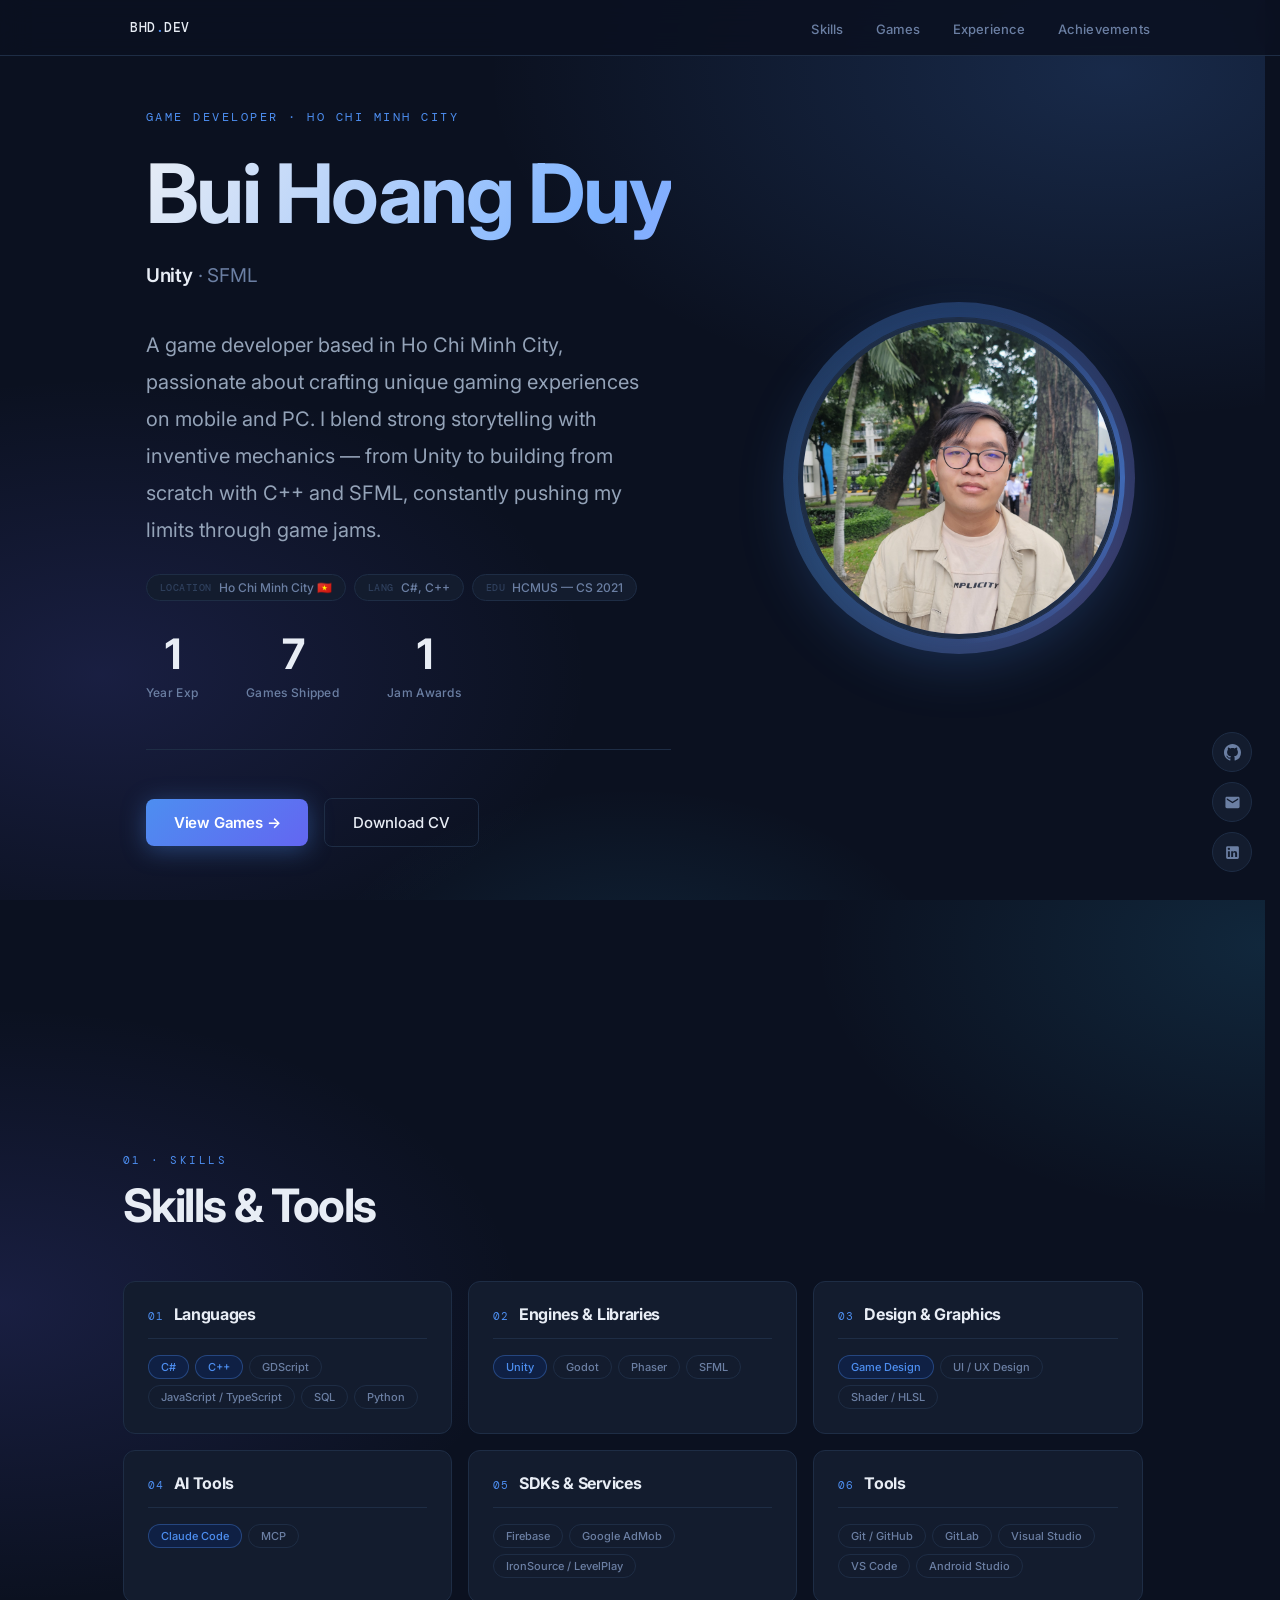
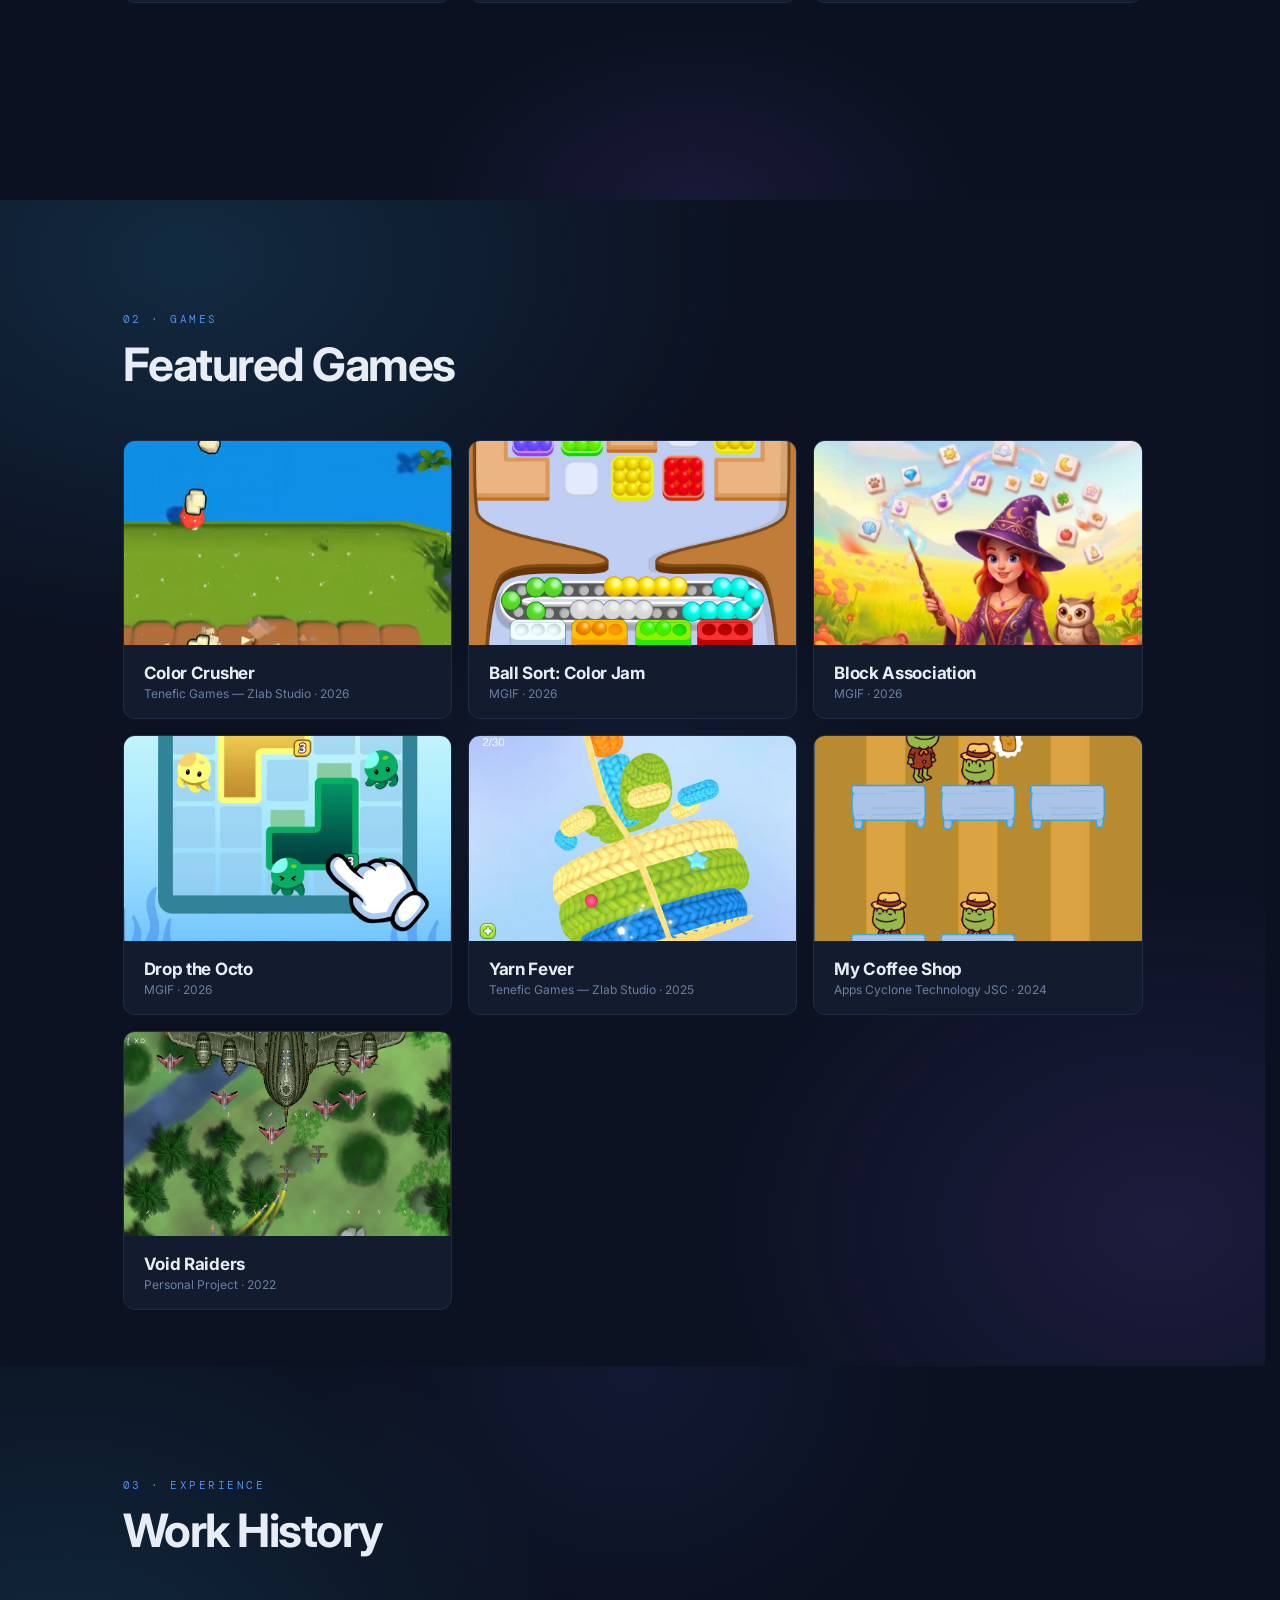
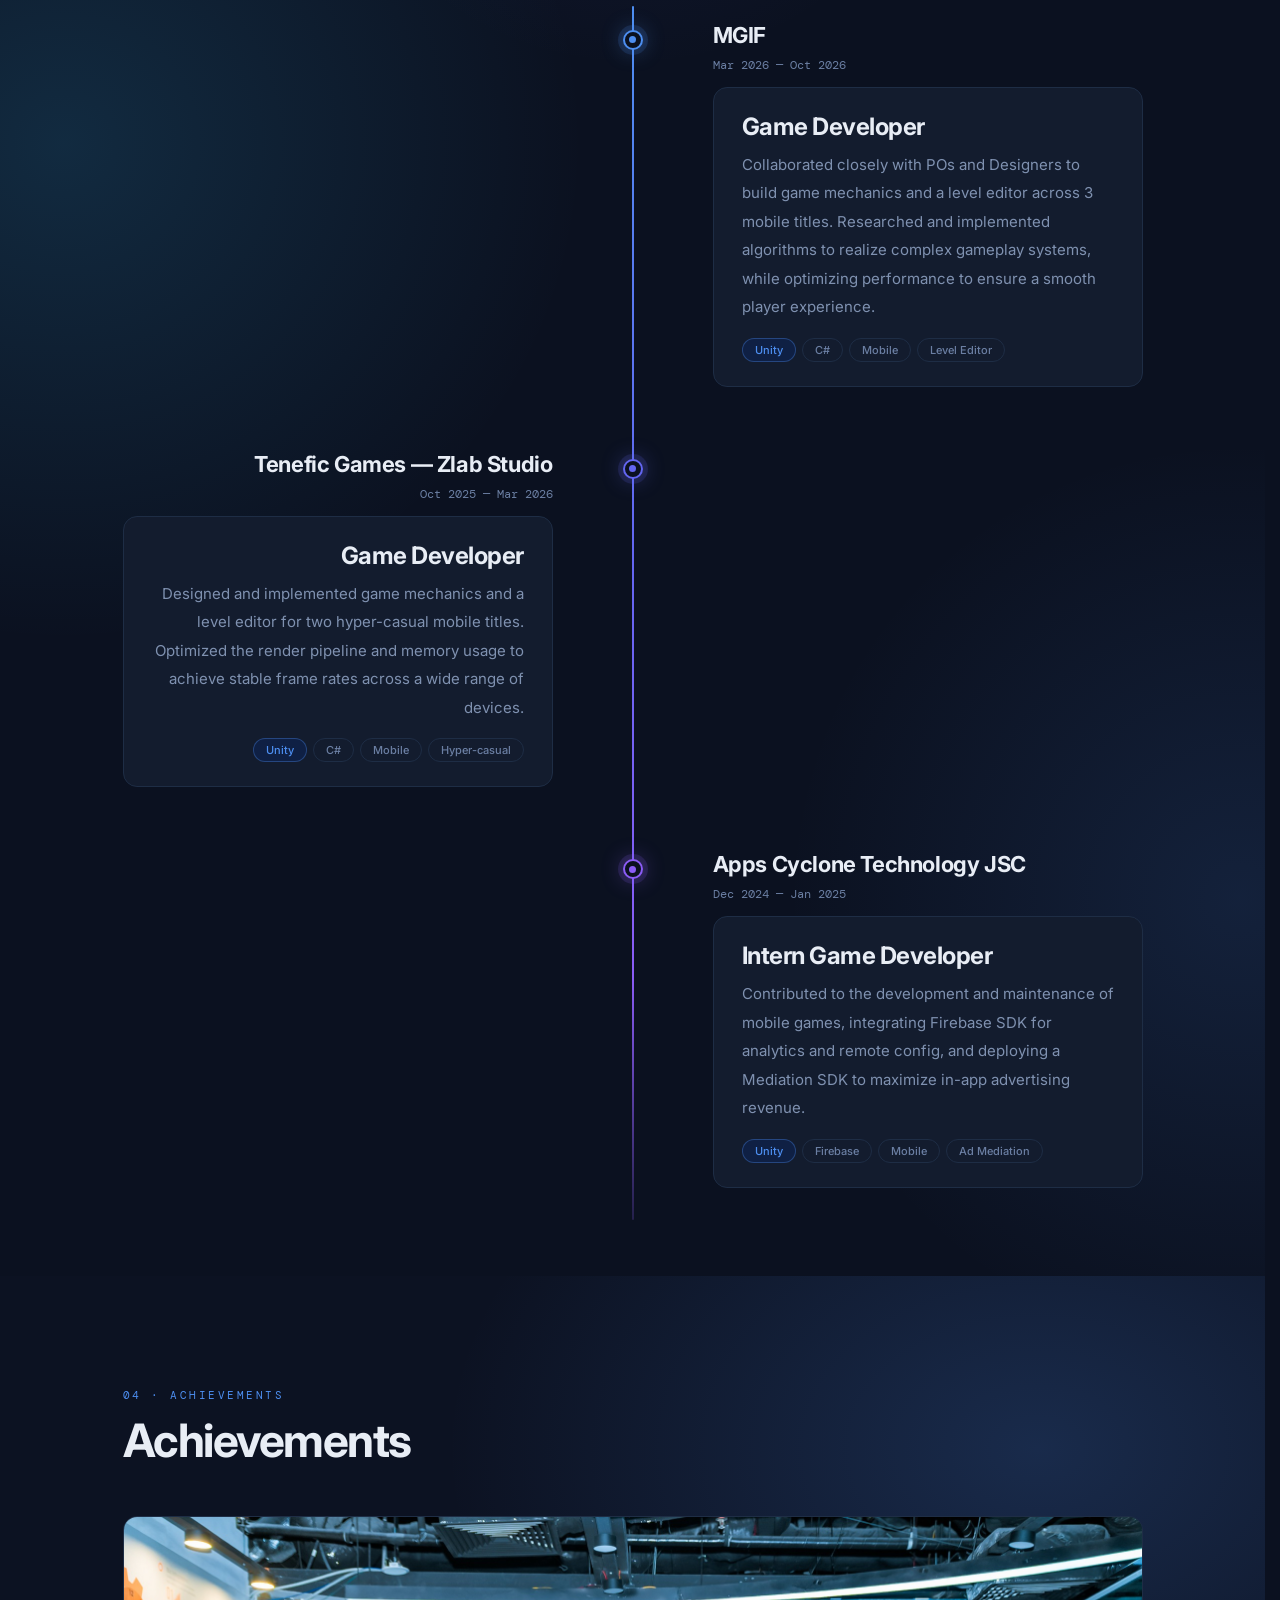
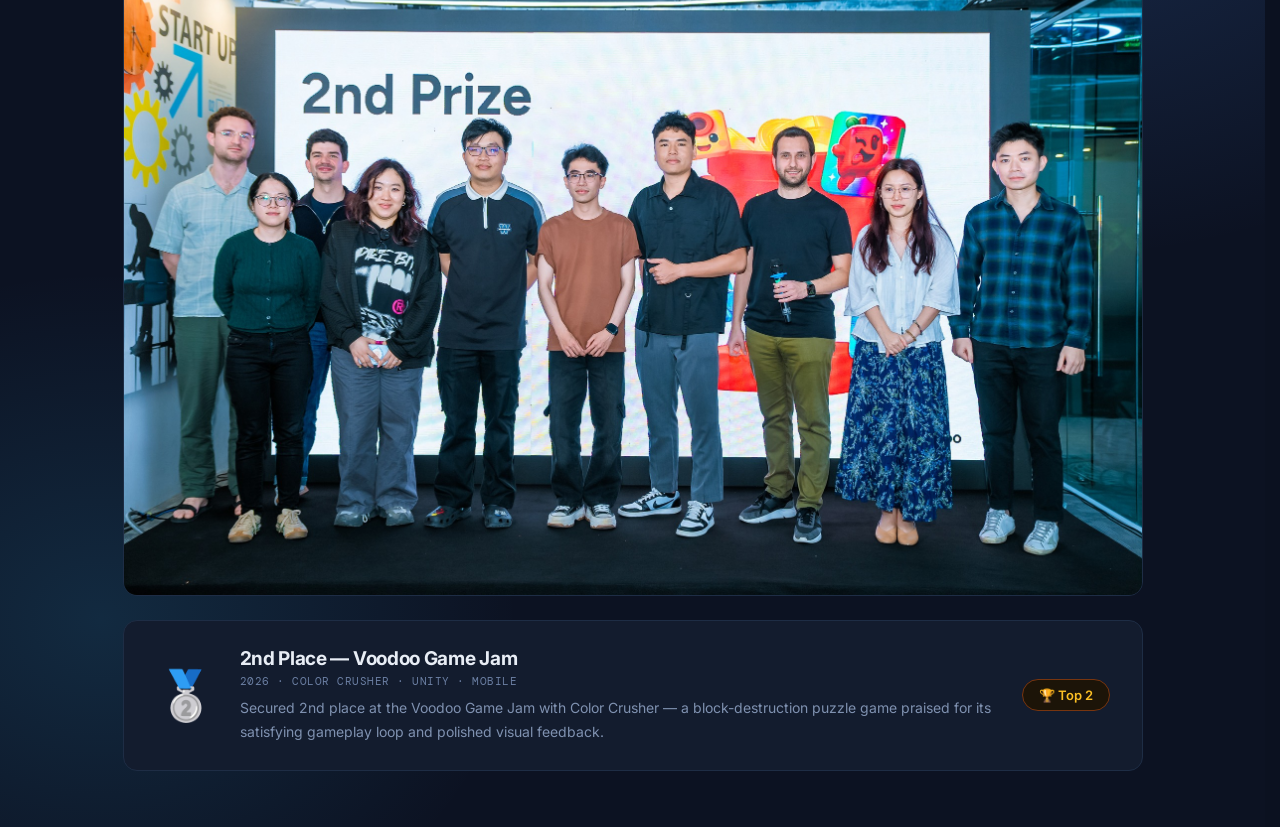
==== commit cb9de94d: "update" ====
--- a/index.html
+++ b/index.html
@@ -5,21 +5,19 @@
   <meta name="viewport" content="width=device-width, initial-scale=1.0" />
   <title>Bui Hoang Duy — Game Developer</title>
   <link rel="preconnect" href="https://fonts.googleapis.com" />
-  <link href="https://fonts.googleapis.com/css2?family=Inter:wght@300;400;500;600;700;800&family=DM+Mono:wght@400;500&display=swap" rel="stylesheet" />
+  <link href="https://fonts.googleapis.com/css2?family=Inter:wght@300;400;500;600;700&family=DM+Mono:wght@400;500&display=swap" rel="stylesheet" />
   <style>
     *, *::before, *::after { box-sizing: border-box; margin: 0; padding: 0; }
     html { height: 100%; scroll-behavior: smooth; scrollbar-gutter: stable; }
     body { overflow-x: hidden; }
-    body.lock { overflow: hidden; height: 100vh; }
 
     :root {
       --bg:           #0b1120;
       --surface:      #131c2e;
       --border:       #1e2d45;
-      --text:         #eef2f9;   /* brighter base text */
-      --body:         #aebcd6;   /* paragraph text — lifted for contrast */
-      --muted:        #8496ba;   /* secondary — lifted from #6b7fa3 */
-      --subtle:       #3a4d70;
+      --text:         #e8edf5;
+      --muted:        #6b7fa3;
+      --subtle:       #2e3f5c;
       --accent:       #4d8ef0;
       --accent-light: #0f2044;
       --nav-h:        56px;
@@ -60,10 +58,7 @@
       backdrop-filter: blur(16px);
       border-bottom: 1px solid var(--border);
       padding: 1.1rem 0;
-      transform: translateY(-100%);
-      transition: transform 0.6s cubic-bezier(0.22, 1, 0.36, 1);
-    }
-    body.intro-done nav { transform: translateY(0); }
+    }
 
     nav .container { display: flex; align-items: center; justify-content: space-between; }
 
@@ -119,9 +114,9 @@
       to   { transform: rotate(-360deg); }
     }
 
-    @keyframes blinkCursor {
-      0%, 49%  { opacity: 1; }
-      50%, 100% { opacity: 0; }
+    @keyframes blink {
+      0%, 100% { opacity: 1; }
+      50%       { opacity: 0.3; }
     }
 
     @keyframes pulseGlow {
@@ -129,88 +124,10 @@
       50%       { box-shadow: 0 0 0 10px rgba(77,142,240,0); }
     }
 
-    @keyframes marqueeScroll {
-      from { transform: translateX(0); }
-      to   { transform: translateX(-50%); }
-    }
-
-    /* ════════════════════════════════════
-       INTRO OVERLAY
-       ════════════════════════════════════ */
-    .intro {
-      position: fixed; inset: 0;
-      z-index: 500;
-      background:
-        radial-gradient(ellipse 70% 55% at 50% 60%, rgba(77,142,240,0.10) 0%, transparent 60%),
-        #0b1120;
-      display: flex; align-items: center; justify-content: center;
-      transition: transform 0.75s cubic-bezier(0.76, 0, 0.24, 1);
-      will-change: transform;
-    }
-    .intro.exit { transform: translateY(-100%); }
-    .intro.gone { display: none; }
-
-    .intro-center { text-align: center; padding: 0 1.5rem; }
-
-    .intro-name {
-      font-size: clamp(34px, 6.5vw, 72px);
-      font-weight: 700;
-      letter-spacing: -2px;
-      line-height: 1.15;
-      padding-bottom: 0.08em;
-      margin-bottom: 2.2rem;
-      background: linear-gradient(120deg, #e8edf5 0%, #7eb3ff 30%, #a78bfa 60%, #e8edf5 100%);
-      background-size: 280% 280%;
-      -webkit-background-clip: text;
-      -webkit-text-fill-color: transparent;
-      background-clip: text;
-      white-space: nowrap;
-    }
-    .intro-name .ch {
-      display: inline-block;
-      opacity: 0;
-      transform: translateY(0.55em) rotate(5deg);
-      filter: blur(6px);
-      transition: opacity 0.45s ease, transform 0.55s cubic-bezier(0.22, 1, 0.36, 1), filter 0.45s ease;
-    }
-    .intro-name .ch.in {
-      opacity: 1;
-      transform: translateY(0) rotate(0);
-      filter: blur(0);
-    }
-    .intro.flare .intro-name { animation: gradientMove 0.9s ease; }
-
-    .intro-bar {
-      width: min(280px, 60vw);
-      height: 2px;
-      margin: 0 auto 14px;
-      background: var(--border);
-      border-radius: 2px;
-      overflow: hidden;
-      opacity: 0;
-      transition: opacity 0.4s ease;
-    }
-    .intro.loading .intro-bar { opacity: 1; }
-    .intro-bar-fill {
-      height: 100%; width: 0%;
-      background: linear-gradient(90deg, var(--accent), #a78bfa);
-      border-radius: 2px;
-    }
-
-    .intro-status {
-      font-family: 'DM Mono', monospace;
-      font-size: 11px;
-      color: var(--muted);
-      letter-spacing: 2px;
-      text-transform: uppercase;
-      display: flex; align-items: baseline; justify-content: space-between;
-      width: min(280px, 60vw);
-      margin: 0 auto;
-      opacity: 0;
-      transition: opacity 0.4s ease;
-    }
-    .intro.loading .intro-status { opacity: 1; }
-    .intro-pct { color: var(--accent); }
+    @keyframes slideLeft {
+      from { opacity: 0; transform: translateX(-24px); }
+      to   { opacity: 1; transform: translateX(0); }
+    }
 
     /* ── HERO ── */
     .hero {
@@ -241,10 +158,7 @@
       position: relative;
       display: flex; align-items: center; justify-content: center;
       flex-shrink: 0;
-      opacity: 0;
-    }
-    body.intro-done .hero-avatar-wrap {
-      animation: fadeUp 0.6s ease 0.25s forwards, float 6s ease-in-out 1.2s infinite;
+      animation: float 6s ease-in-out 1s infinite;
     }
     .hero-avatar-wrap::before {
       content: '';
@@ -269,78 +183,57 @@
       box-shadow: 0 0 0 1px var(--border), 0 20px 60px rgba(77,142,240,0.28);
       position: relative; z-index: 1;
       display: block;
-    }
-
-    /* hero text — staggers in after intro */
-    .hero-eyebrow,
-    .hero-title,
-    .hero-bio,
-    .hero-info-row,
-    .hero-stats,
-    .hero-cta,
-    .hero-cta-secondary { opacity: 0; }
-
+      opacity: 0;
+      animation: fadeUp 0.5s ease 0.25s forwards;
+    }
+
+    /* hero text */
     .hero-eyebrow {
       font-family: 'DM Mono', monospace;
       font-size: 12px; color: var(--accent);
       letter-spacing: 2.5px; text-transform: uppercase;
       margin-bottom: 1.4rem;
-    }
-    body.intro-done .hero-eyebrow { animation: fadeUp 0.5s ease 0.1s forwards; }
+      opacity: 0;
+      animation: fadeUp 0.5s ease 0.1s forwards;
+    }
 
     .hero-name {
-      font-size: clamp(48px, 8vw, 88px);
-      font-weight: 800;
-      line-height: 1.12; letter-spacing: -3px;
+      font-size: clamp(46px, 7.5vw, 82px);
+      font-weight: 700;
+      line-height: 1.15; letter-spacing: -2.5px;
       padding-bottom: 0.08em;
-      margin-bottom: 0.6rem;
-      background: linear-gradient(120deg, #f2f5fb 0%, #7eb3ff 30%, #a78bfa 60%, #f2f5fb 100%);
+      margin-bottom: 1rem;
+      background: linear-gradient(120deg, #e8edf5 0%, #7eb3ff 30%, #a78bfa 60%, #e8edf5 100%);
       background-size: 280% 280%;
       -webkit-background-clip: text;
       -webkit-text-fill-color: transparent;
       background-clip: text;
+      animation: fadeUp 0.5s ease 0.2s forwards, gradientMove 7s ease 0.7s infinite;
+    }
+
+    .hero-title {
+      font-size: 19px; font-weight: 400;
+      color: var(--muted); margin-bottom: 2.5rem;
+      letter-spacing: -0.2px;
       opacity: 0;
-    }
-    body.intro-done .hero-name {
-      animation: fadeUp 0.55s cubic-bezier(0.22, 1, 0.36, 1) 0.05s forwards,
-                 gradientMove 7s ease 0.7s infinite;
-    }
-
-    /* typewriter line — gerlogu-style */
-    .hero-title {
-      font-size: clamp(20px, 2.6vw, 27px);
-      font-weight: 600;
-      color: var(--text);
-      margin-bottom: 2.2rem;
-      letter-spacing: -0.4px;
-      min-height: 1.5em;
-    }
-    body.intro-done .hero-title { animation: fadeUp 0.5s ease 0.2s forwards; }
-    .type-prefix { color: var(--muted); font-weight: 400; }
-    .type-text { color: var(--accent); }
-    .type-cursor {
-      display: inline-block;
-      width: 3px; height: 1.05em;
-      margin-left: 3px;
-      background: var(--accent);
-      vertical-align: text-bottom;
-      animation: blinkCursor 0.9s step-end infinite;
-      border-radius: 1px;
-    }
+      animation: fadeUp 0.5s ease 0.3s forwards;
+    }
+    .hero-title strong { color: var(--text); font-weight: 600; }
 
     .hero-bio {
-      font-size: 16.5px; line-height: 1.85;
-      color: var(--body); margin-bottom: 1.6rem;
-      max-width: 480px;
-    }
-    body.intro-done .hero-bio { animation: fadeUp 0.5s ease 0.3s forwards; }
-    .hero-bio strong { color: var(--text); font-weight: 600; }
+      font-size: 20px; line-height: 1.85;
+      color: #94a3b8; margin-bottom: 1.6rem;
+      max-width: 500px;
+      opacity: 0;
+      animation: fadeUp 0.5s ease 0.35s forwards;
+    }
 
     .hero-info-row {
       display: flex; gap: 8px; flex-wrap: wrap;
       margin-bottom: 2rem;
-    }
-    body.intro-done .hero-info-row { animation: fadeUp 0.5s ease 0.4s forwards; }
+      opacity: 0;
+      animation: fadeUp 0.5s ease 0.42s forwards;
+    }
     .hero-chip {
       display: inline-flex; align-items: center; gap: 7px;
       font-size: 12px; font-weight: 500; color: var(--muted);
@@ -350,6 +243,8 @@
       transition: border-color 0.15s, color 0.15s;
     }
     .hero-chip:hover { border-color: var(--accent); color: var(--text); }
+    .hero-chip-accent { color: var(--accent); border-color: rgba(77,142,240,0.3); background: var(--accent-light); }
+    .hero-chip-accent:hover { background: rgba(77,142,240,0.15); }
     .chip-key {
       font-family: 'DM Mono', monospace;
       font-size: 10px; color: var(--subtle);
@@ -361,18 +256,18 @@
       display: flex; gap: 3rem;
       margin-bottom: 3rem; padding-bottom: 3rem;
       border-bottom: 1px solid var(--border);
-    }
-    body.intro-done .hero-stats { animation: fadeUp 0.5s ease 0.5s forwards; }
+      opacity: 0;
+      animation: fadeUp 0.5s ease 0.5s forwards;
+    }
     .stat { text-align: center; }
     .stat-num {
-      font-size: 46px; font-weight: 800;
+      font-size: 42px; font-weight: 700;
       color: var(--text); letter-spacing: -2px;
       display: block; line-height: 1; margin-bottom: 6px;
     }
     .stat-label {
-      font-size: 11.5px; color: var(--muted);
-      font-weight: 500; letter-spacing: 0.4px;
-      text-transform: uppercase;
+      font-size: 12px; color: var(--muted);
+      font-weight: 500; letter-spacing: 0.3px;
     }
 
     /* cta buttons */
@@ -383,9 +278,10 @@
       border-radius: 8px; font-size: 15px; font-weight: 600;
       letter-spacing: -0.2px;
       transition: all 0.2s cubic-bezier(0.34,1.56,0.64,1);
+      opacity: 0;
+      animation: fadeUp 0.5s ease 0.6s forwards;
       box-shadow: 0 4px 24px rgba(77,142,240,0.38);
     }
-    body.intro-done .hero-cta { animation: fadeUp 0.5s ease 0.6s forwards; }
     .hero-cta:hover {
       transform: translateY(-2px) scale(1.03);
       box-shadow: 0 8px 32px rgba(77,142,240,0.52);
@@ -399,8 +295,9 @@
       border-radius: 8px; font-size: 15px; font-weight: 500;
       transition: all 0.2s cubic-bezier(0.34,1.56,0.64,1);
       margin-left: 12px;
-    }
-    body.intro-done .hero-cta-secondary { animation: fadeUp 0.5s ease 0.65s forwards; }
+      opacity: 0;
+      animation: fadeUp 0.5s ease 0.65s forwards;
+    }
     .hero-cta-secondary:hover {
       border-color: var(--accent);
       background: var(--surface);
@@ -408,95 +305,6 @@
       box-shadow: 0 4px 20px rgba(77,142,240,0.18);
     }
 
-    /* ════════════════════════════════════
-       SKILLS MARQUEE — standalone band
-       (section header removed, banner only)
-       ════════════════════════════════════ */
-    .marquee-band {
-      padding: 3rem 0 3.5rem;
-      overflow: hidden;
-      background:
-        radial-gradient(ellipse 70% 90% at 50% 50%, rgba(99,102,241,0.10) 0%, transparent 70%),
-        transparent;
-    }
-
-    .marquee {
-      width: 120vw;
-      margin-left: -10vw;
-      overflow: hidden;
-      user-select: none;
-      -webkit-mask-image: linear-gradient(90deg, transparent 0%, #000 12%, #000 88%, transparent 100%);
-              mask-image: linear-gradient(90deg, transparent 0%, #000 12%, #000 88%, transparent 100%);
-    }
-
-    .marquee--a {
-      transform: rotate(-2.5deg);
-      background: linear-gradient(90deg, #4d8ef0, #6366f1, #8b5cf6, #4d8ef0);
-      background-size: 300% 100%;
-      animation: gradientMove 14s linear infinite;
-      box-shadow: 0 14px 50px rgba(77,142,240,0.30);
-      position: relative;
-      z-index: 2;
-    }
-    .marquee--b {
-      transform: rotate(2deg);
-      margin-top: -10px;
-      background: var(--surface);
-      border-top: 1px solid var(--border);
-      border-bottom: 1px solid var(--border);
-      z-index: 1;
-      position: relative;
-    }
-
-    .marquee-track {
-      display: flex;
-      width: max-content;
-      animation: marqueeScroll 30s linear infinite;
-    }
-    .marquee--b .marquee-track {
-      animation-duration: 38s;
-      animation-direction: reverse;
-    }
-    .marquee:hover .marquee-track { animation-play-state: paused; }
-
-    .marquee-group {
-      display: flex;
-      align-items: center;
-      flex-shrink: 0;
-    }
-
-    .marquee-item {
-      display: inline-flex;
-      align-items: center;
-      gap: 2.4rem;
-      padding: 1.15rem 1.2rem 1.15rem 3.6rem;
-      font-size: 17px;
-      font-weight: 700;
-      letter-spacing: 0.4px;
-      white-space: nowrap;
-      text-transform: uppercase;
-    }
-    .marquee--a .marquee-item { color: #0b1120; }
-    .marquee--b .marquee-item {
-      color: var(--muted);
-      font-family: 'DM Mono', monospace;
-      font-weight: 500;
-      font-size: 14px;
-      text-transform: none;
-      letter-spacing: 0.8px;
-    }
-
-    .marquee-item::after {
-      content: '✦';
-      font-size: 13px;
-      opacity: 0.55;
-    }
-    .marquee--b .marquee-item::after {
-      content: '◇';
-      color: var(--accent);
-      opacity: 0.8;
-    }
-
     /* ── SECTIONS ── */
     section {
       min-height: 100vh;
@@ -507,51 +315,68 @@
       padding-bottom: 3.5rem; width: 100%;
     }
 
-    /* ════════════════════════════════════
-       SECTION HEAD — masked title reveal
-       Label fades up, title slides out of a
-       clip mask, accent line draws across.
-       Triggered by .reveal.visible
-       ════════════════════════════════════ */
-    .section-head { margin-bottom: 3.2rem; }
-
     .section-label {
       font-family: 'DM Mono', monospace;
       font-size: 11px; color: var(--accent);
       letter-spacing: 2.5px; text-transform: uppercase;
-      margin-bottom: 0.7rem;
-      opacity: 0; transform: translateY(10px);
-      transition: opacity 0.5s ease, transform 0.5s ease;
-    }
-
-    .title-mask { overflow: hidden; padding-bottom: 0.12em; }
+      margin-bottom: 0.6rem;
+    }
     .section-title {
-      font-size: clamp(38px, 5.5vw, 62px);
-      font-weight: 800;
-      color: var(--text); letter-spacing: -2.2px;
-      line-height: 1.08;
-      transform: translateY(120%);
-      transition: transform 0.8s cubic-bezier(0.22, 1, 0.36, 1) 0.1s;
-    }
-    .section-title .dot { color: var(--accent); }
-
-    .section-line {
-      width: 0; height: 3px;
-      margin-top: 1.1rem;
-      border-radius: 2px;
-      background: linear-gradient(90deg, var(--accent), #8b5cf6);
-      transition: width 0.8s cubic-bezier(0.22, 1, 0.36, 1) 0.35s;
-    }
-
-    .section-body {
-      opacity: 0; transform: translateY(24px);
-      transition: opacity 0.6s ease 0.3s, transform 0.6s ease 0.3s;
-    }
-
-    .reveal.visible .section-label { opacity: 1; transform: none; }
-    .reveal.visible .section-title { transform: none; }
-    .reveal.visible .section-line  { width: 72px; }
-    .reveal.visible .section-body  { opacity: 1; transform: none; }
+      font-size: 46px; font-weight: 700;
+      color: var(--text); letter-spacing: -1.5px;
+      margin-bottom: 3rem;
+    }
+
+    /* ── REVEAL ── */
+    .reveal {
+      opacity: 0; transform: translateY(20px);
+      transition: opacity 0.6s ease, transform 0.6s ease;
+    }
+    .reveal.visible { opacity: 1; transform: none; }
+
+    /* ── SKILLS ── */
+    #skills {
+      background:
+        radial-gradient(ellipse 75% 60% at 0%   45%,  rgba(99,102,241,0.16) 0%, transparent 55%),
+        radial-gradient(ellipse 65% 55% at 100%  5%,   rgba(56,189,248,0.13) 0%, transparent 55%),
+        radial-gradient(ellipse 45% 40% at 55%  100%,  rgba(139,92,246,0.11) 0%, transparent 50%),
+        #0b1120;
+    }
+    .skills-grid {
+      display: grid;
+      grid-template-columns: repeat(3, 1fr);
+      gap: 16px;
+    }
+    @media (max-width: 860px) { .skills-grid { grid-template-columns: repeat(2, 1fr); } }
+    @media (max-width: 520px) { .skills-grid { grid-template-columns: 1fr; } }
+
+    .skill-card {
+      background: var(--surface);
+      border: 1px solid var(--border);
+      border-radius: 12px; padding: 22px 24px 24px;
+      opacity: 0; transform: translateY(22px);
+      transition: opacity 0.45s ease, transform 0.45s ease,
+                  border-color 0.18s, box-shadow 0.18s;
+    }
+    .skill-card.visible { opacity: 1; transform: translateY(0); }
+    .skill-card.visible:hover {
+      border-color: rgba(77,142,240,0.4);
+      box-shadow: 0 6px 24px rgba(77,142,240,0.14);
+      transform: translateY(-4px);
+    }
+    .skill-group-head {
+      display: flex; align-items: baseline; gap: 10px;
+      padding-bottom: 14px; margin-bottom: 16px;
+      border-bottom: 1px solid var(--border);
+    }
+    .skill-group-num {
+      font-family: 'DM Mono', monospace;
+      font-size: 11px; color: var(--accent); letter-spacing: 1px;
+    }
+    .skill-group-name {
+      font-size: 16px; font-weight: 700;
+      color: var(--text); letter-spacing: -0.3px;
+    }
 
     /* ── GAMES ── */
     #games {
@@ -569,26 +394,19 @@
     @media (max-width: 860px) { .games-grid { grid-template-columns: repeat(2, 1fr); } }
     @media (max-width: 520px)  { .games-grid { grid-template-columns: 1fr; } }
 
-    /*
-      Hover UX fix: the description no longer expands the card
-      (which reflowed the whole grid and made the page jump).
-      It now slides over the thumbnail as an overlay — the card
-      keeps a constant size, so rapid hovering causes zero layout shift.
-    */
     .game-card {
       display: block;
       border-radius: 12px; overflow: hidden;
       background: var(--surface);
       border: 1px solid var(--border);
       cursor: pointer;
-      transition: transform 0.3s ease, box-shadow 0.3s ease, border-color 0.3s ease;
+      transition: transform 0.25s cubic-bezier(0.34,1.56,0.64,1), box-shadow 0.25s, border-color 0.25s;
     }
     .game-card:hover {
-      transform: translateY(-4px);
+      transform: translateY(-5px);
       box-shadow: 0 20px 50px rgba(0,0,0,0.4);
-      border-color: rgba(77,142,240,0.4);
-    }
-
+      border-color: rgba(77,142,240,0.35);
+    }
     .game-card-thumb {
       position: relative; overflow: hidden;
       aspect-ratio: 16 / 10;
@@ -600,40 +418,25 @@
     }
     .game-card:hover .game-card-thumb img { transform: scale(1.06); }
 
-    .game-card-overlay {
-      position: absolute; inset: 0;
-      display: flex; flex-direction: column; justify-content: flex-end;
-      padding: 16px 18px;
-      background: linear-gradient(to top,
-        rgba(7,11,22,0.94) 0%,
-        rgba(7,11,22,0.72) 45%,
-        rgba(7,11,22,0.15) 75%,
-        transparent 100%);
-      opacity: 0;
-      transition: opacity 0.28s ease;
-      pointer-events: none;
-    }
-    .game-card-overlay p {
-      font-size: 13px; color: #c3cfe4; line-height: 1.7;
-      transform: translateY(10px);
-      transition: transform 0.32s cubic-bezier(0.22, 1, 0.36, 1);
-    }
-    .game-card:hover .game-card-overlay { opacity: 1; }
-    .game-card:hover .game-card-overlay p { transform: none; }
-
-    .game-card-info {
-      padding: 16px 20px;
-      display: flex; align-items: baseline; justify-content: space-between; gap: 12px;
-    }
+    .game-card-info { padding: 18px 20px 16px; }
     .game-card-title {
-      font-size: 18px; font-weight: 700;
-      color: var(--text); letter-spacing: -0.4px;
-    }
-    .game-card-studio {
-      font-family: 'DM Mono', monospace;
-      font-size: 11px; color: var(--muted);
-      white-space: nowrap; flex-shrink: 0;
-    }
+      font-size: 17px; font-weight: 700;
+      color: var(--text); letter-spacing: -0.3px; margin-bottom: 3px;
+    }
+    .game-card-studio { font-size: 12px; color: var(--muted); }
+
+    .game-card-desc-wrap {
+      max-height: 0; overflow: hidden; opacity: 0;
+      transition: max-height 0.4s ease, opacity 0.35s ease, padding 0.35s ease;
+      border-top: 1px solid transparent;
+      padding: 0 20px;
+    }
+    .game-card:hover .game-card-desc-wrap {
+      max-height: 180px; opacity: 1;
+      border-top-color: var(--border);
+      padding: 14px 20px 20px;
+    }
+    .game-card-desc { font-size: 13px; color: #7f91b0; line-height: 1.75; }
 
     .tags { display: flex; gap: 6px; flex-wrap: wrap; }
     .tag {
@@ -663,6 +466,7 @@
       padding: 1rem 0 2rem;
     }
 
+    /* centered vertical line */
     .git-log::before {
       content: '';
       position: absolute;
@@ -688,6 +492,7 @@
     .git-entry.visible { opacity: 1; transform: none; }
     .git-entry:last-child { margin-bottom: 0; }
 
+    /* center column: node */
     .git-node-col {
       grid-column: 2;
       display: flex; justify-content: center;
@@ -722,8 +527,10 @@
     .git-entry:nth-child(3) .git-node::after { background: #8b5cf6; }
     .git-entry:nth-child(3):hover .git-node { box-shadow: 0 0 0 8px rgba(139,92,246,0.2), 0 0 32px rgba(139,92,246,0.6); }
 
+    /* right entry: content column 3 */
     .git-entry--right .git-content { grid-column: 3; padding-left: 2.5rem; }
 
+    /* left entry: content column 1, right-aligned */
     .git-entry--left .git-content {
       grid-column: 1; grid-row: 1;
       padding-right: 2.5rem;
@@ -735,13 +542,12 @@
     .git-commit-header { margin-bottom: 14px; }
     .git-company-label {
       display: block;
-      font-size: 16px; font-weight: 600;
-      color: var(--muted); letter-spacing: -0.2px;
-      margin-bottom: 4px;
+      font-size: 22px; font-weight: 700; color: var(--text); letter-spacing: -0.4px;
+      margin-bottom: 5px;
     }
     .git-commit-date {
       font-family: 'DM Mono', monospace;
-      font-size: 12px; color: var(--accent);
+      font-size: 12px; color: var(--muted);
     }
 
     .git-commit-card {
@@ -762,12 +568,8 @@
     }
     .git-entry:nth-child(3) .git-commit-card:hover { border-color: rgba(139,92,246,0.4); box-shadow: 0 6px 28px rgba(139,92,246,0.13); }
 
-    /* role is the headline now — company is support text above */
-    .tl-role {
-      font-size: 27px; font-weight: 800;
-      color: var(--text); margin-bottom: 10px; letter-spacing: -0.8px;
-    }
-    .tl-desc { font-size: 14.5px; color: var(--body); line-height: 1.85; }
+    .tl-role { font-size: 24px; font-weight: 700; color: var(--text); margin-bottom: 10px; letter-spacing: -0.5px; }
+    .tl-desc { font-size: 15px; color: #7f91b0; line-height: 1.9; }
 
     @media (max-width: 680px) {
       .git-log::before { left: 20px; transform: none; }
@@ -819,13 +621,13 @@
       animation: float 4s ease-in-out infinite;
     }
     .achievement-info { flex: 1; }
-    .achievement-title { font-size: 22px; font-weight: 800; color: var(--text); letter-spacing: -0.5px; margin-bottom: 5px; }
+    .achievement-title { font-size: 19px; font-weight: 700; color: var(--text); letter-spacing: -0.3px; margin-bottom: 4px; }
     .achievement-meta {
       font-family: 'DM Mono', monospace;
-      font-size: 11px; color: var(--accent);
+      font-size: 11px; color: var(--muted);
       letter-spacing: 0.5px; text-transform: uppercase; margin-bottom: 8px;
     }
-    .achievement-desc { font-size: 14px; color: var(--body); line-height: 1.75; }
+    .achievement-desc { font-size: 14px; color: #7f91b0; line-height: 1.7; }
     .achievement-pill {
       display: inline-flex; align-items: center; gap: 6px;
       background: #1c1408; border: 1px solid #78350f;
@@ -838,10 +640,7 @@
       position: fixed; bottom: 28px; right: 28px;
       display: flex; flex-direction: column; gap: 10px;
       z-index: 90;
-      opacity: 0;
-      transition: opacity 0.5s ease 0.8s;
-    }
-    body.intro-done .social-dock { opacity: 1; }
+    }
     .social-btn {
       width: 40px; height: 40px; border-radius: 50%;
       background: var(--surface); border: 1px solid var(--border);
@@ -856,144 +655,157 @@
       box-shadow: 0 4px 18px rgba(77,142,240,0.28);
     }
 
-    /* ── REDUCED MOTION ── */
-    @media (prefers-reduced-motion: reduce) {
-      .intro { display: none !important; }
-      .hero-eyebrow, .hero-name, .hero-title, .hero-bio,
-      .hero-info-row, .hero-stats, .hero-cta, .hero-cta-secondary,
-      .hero-avatar-wrap, .social-dock { opacity: 1 !important; animation: none !important; }
-      nav { transform: none !important; }
-      .marquee-track, .marquee--a { animation: none !important; }
-      .section-label, .section-body { opacity: 1 !important; transform: none !important; }
-      .section-title { transform: none !important; }
-      .section-line { width: 72px !important; }
-      .type-cursor { animation: none !important; }
-    }
-
-    /* ════════════════════════════════════
-       HAMBURGER TOGGLE
-       ════════════════════════════════════ */
-    .nav-toggle {
-      display: none;
-      flex-direction: column;
-      justify-content: center;
-      gap: 5px;
-      background: none;
-      border: none;
+    /* removed: game detail overlay + lightbox (now in projects/style.css) */
+    /*
+    .game-detail-overlay {
+      position: fixed; inset: 0;
+      background: #06101e;
+      z-index: 200; overflow-y: auto;
+      opacity: 0; pointer-events: none;
+      transition: opacity 0.3s ease;
+    }
+    .game-detail-overlay.open { opacity: 1; pointer-events: all; }
+
+    .game-detail-inner {
+      max-width: 960px; margin: 0 auto;
+      padding: 3.5rem 2.5rem 6rem;
+    }
+    .game-detail-back {
+      background: none; border: none;
+      font-family: 'DM Mono', monospace;
+      font-size: 12px; color: var(--muted); letter-spacing: 0.8px;
+      cursor: pointer; padding: 0; margin-bottom: 2.5rem;
+      display: inline-flex; align-items: center; gap: 8px;
+      transition: color 0.15s;
+    }
+    .game-detail-back:hover { color: var(--text); }
+
+    .game-detail-badge {
+      display: inline-block;
+      font-family: 'DM Mono', monospace;
+      font-size: 11px; color: var(--accent);
+      letter-spacing: 1.5px; text-transform: uppercase;
+      border: 1px solid rgba(77,142,240,0.4);
+      padding: 4px 10px; border-radius: 4px;
+      margin-bottom: 1.2rem;
+    }
+    .game-detail-title {
+      font-size: clamp(34px, 5.5vw, 60px);
+      font-weight: 700; color: var(--text);
+      letter-spacing: -1.5px; line-height: 1.08;
+      text-transform: uppercase; margin-bottom: 1.5rem;
+    }
+    .game-detail-hr { border: none; border-top: 1px solid var(--border); margin-bottom: 2.5rem; }
+
+    .game-detail-body {
+      display: grid;
+      grid-template-columns: 1fr 260px;
+      gap: 5rem; align-items: start;
+    }
+    @media (max-width: 700px) { .game-detail-body { grid-template-columns: 1fr; gap: 2.5rem; } }
+
+    .game-detail-section-label {
+      font-family: 'DM Mono', monospace;
+      font-size: 11px; color: var(--accent);
+      letter-spacing: 2px; text-transform: uppercase;
+      margin-bottom: 0.8rem;
+    }
+    .game-detail-overview {
+      font-family: 'DM Mono', monospace;
+      font-size: 13px; color: #7f91b0;
+      line-height: 2; margin-bottom: 2.5rem;
+    }
+    .game-detail-screenshots {
+      display: grid; grid-template-columns: 1fr 1fr; gap: 10px;
+    }
+    .game-detail-screenshots img {
+      width: 100%; border-radius: 8px;
+      border: 1px solid var(--border); display: block;
       cursor: pointer;
-      padding: 5px;
-      flex-shrink: 0;
-    }
-    .nav-toggle span {
-      display: block;
-      width: 22px; height: 2px;
-      background: var(--text);
-      border-radius: 2px;
-      transition: transform 0.25s ease, opacity 0.25s ease;
-    }
-    .nav-toggle.open span:nth-child(1) { transform: translateY(7px) rotate(45deg); }
-    .nav-toggle.open span:nth-child(2) { opacity: 0; transform: scaleX(0); }
-    .nav-toggle.open span:nth-child(3) { transform: translateY(-7px) rotate(-45deg); }
-
-    /* ── HERO ACTIONS WRAPPER ── */
-    .hero-actions {
-      display: flex; flex-wrap: wrap;
-      align-items: center; gap: 12px;
-    }
-
-    /* ════════════════════════════════════
-       MOBILE RESPONSIVE
-       ════════════════════════════════════ */
-    @media (max-width: 640px) {
-      .container { padding: 0 1.25rem; }
-
-      /* Hero — fix content taller than viewport being clipped by flex centering */
-      .hero {
-        height: auto;
-        min-height: 100vh;
-        align-items: flex-start;
-      }
-
-      /* Nav — hamburger dropdown */
-      .nav-toggle { display: flex; }
-      .nav-links {
-        position: absolute; top: 100%; left: 0; right: 0;
-        flex-direction: column; gap: 0;
-        background: rgba(11,17,32,0.97);
-        backdrop-filter: blur(20px);
-        border-bottom: 1px solid var(--border);
-        max-height: 0; overflow: hidden; padding: 0;
-        transition: max-height 0.35s cubic-bezier(0.22,1,0.36,1);
-        list-style: none;
-      }
-      .nav-links.open { max-height: 240px; padding: 0.5rem 0 0.75rem; }
-      .nav-links li { width: 100%; }
-      .nav-links a { display: block; padding: 0.65rem 1.5rem; font-size: 15px; color: var(--text); }
-      .nav-links a::after { display: none; }
-
-      /* Hero — avatar */
-      .hero-avatar { width: min(220px, 60vw); height: min(220px, 60vw); }
-      .hero-avatar-wrap::before { inset: -10px; }
-      .hero-avatar-wrap::after  { inset: -4px; }
-
-      /* Hero — text */
-      .hero-bio { font-size: 15.5px; }
-
-      /* Hero — stats */
-      .hero-stats { gap: 1.8rem; margin-bottom: 2rem; padding-bottom: 2rem; }
-      .stat-num { font-size: 36px; letter-spacing: -1.5px; }
-
-      /* Hero — CTA buttons */
-      .hero-cta-secondary { margin-left: 0; }
-      .hero-actions { flex-direction: column; align-items: stretch; }
-      .hero-cta,
-      .hero-cta-secondary { justify-content: center; }
-
-      /* Sections — tighter top/bottom */
-      section .container {
-        padding-top: calc(var(--nav-h) + 2rem);
-        padding-bottom: 2.5rem;
-      }
-
-      /* Experience — cards */
-      .git-commit-card { padding: 18px 20px; }
-      .tl-role { font-size: 22px; }
-
-      /* Achievement — stack vertically */
-      .achievement-card {
-        flex-direction: column;
-        align-items: flex-start;
-        gap: 14px;
-        padding: 20px 22px;
-      }
-      .achievement-badge { font-size: 36px; }
-      .achievement-title { font-size: 18px; }
-      .achievement-pill  { align-self: flex-start; }
-
-      /* Social dock — tighter on mobile */
-      .social-dock { bottom: 18px; right: 16px; }
-    }
-
-    @media (max-width: 380px) {
-      .hero-stats { gap: 1.2rem; }
-      .stat-num   { font-size: 30px; }
-      .stat-label { font-size: 10px; }
-    }
+      transition: transform 0.3s ease, box-shadow 0.3s ease;
+    }
+    .game-detail-screenshots img:hover {
+      transform: scale(1.02);
+      box-shadow: 0 8px 32px rgba(0,0,0,0.5);
+    }
+    .game-detail-video {
+      width: 100%; border-radius: 8px;
+      border: 1px solid var(--border); display: block;
+      background: #000;
+    }
+
+    /* ── LIGHTBOX ── */
+    .lightbox {
+      position: fixed; inset: 0;
+      background: rgba(0,0,0,0.92);
+      z-index: 400;
+      display: flex; align-items: center; justify-content: center;
+      opacity: 0; pointer-events: none;
+      transition: opacity 0.2s ease;
+    }
+    .lightbox.open { opacity: 1; pointer-events: all; }
+
+    .lightbox-img {
+      max-width: 90vw; max-height: 88vh;
+      object-fit: contain; border-radius: 6px; display: block;
+      transition: opacity 0.15s ease;
+    }
+    .lightbox-img.switching { opacity: 0; }
+
+    .lightbox-btn {
+      position: absolute; top: 50%; transform: translateY(-50%);
+      background: rgba(255,255,255,0.08);
+      border: 1px solid rgba(255,255,255,0.18);
+      border-radius: 50%; width: 48px; height: 48px;
+      color: #fff; font-size: 18px; cursor: pointer;
+      display: flex; align-items: center; justify-content: center;
+      transition: background 0.15s, transform 0.15s;
+      z-index: 1;
+    }
+    .lightbox-btn:hover { background: rgba(255,255,255,0.2); transform: translateY(-50%) scale(1.1); }
+    .lightbox-prev { left: 24px; }
+    .lightbox-next { right: 24px; }
+
+    .lightbox-close {
+      position: absolute; top: 18px; right: 18px;
+      background: rgba(255,255,255,0.08);
+      border: 1px solid rgba(255,255,255,0.18);
+      border-radius: 50%; width: 38px; height: 38px;
+      color: #fff; font-size: 14px; cursor: pointer;
+      display: flex; align-items: center; justify-content: center;
+      transition: background 0.15s;
+    }
+    .lightbox-close:hover { background: rgba(255,255,255,0.2); }
+
+    .lightbox-counter {
+      position: absolute; bottom: 20px; left: 50%; transform: translateX(-50%);
+      font-family: 'DM Mono', monospace;
+      font-size: 12px; color: rgba(255,255,255,0.45);
+      letter-spacing: 1px; white-space: nowrap;
+    }
+
+    .game-detail-sidebar-block { margin-bottom: 2rem; }
+    .game-detail-sidebar-label {
+      font-family: 'DM Mono', monospace;
+      font-size: 10px; color: var(--muted);
+      letter-spacing: 2px; text-transform: uppercase;
+      margin-bottom: 0.5rem;
+    }
+    .game-detail-sidebar-value {
+      font-family: 'DM Mono', monospace;
+      font-size: 13px; color: var(--accent); letter-spacing: 0.3px;
+    }
+    .game-detail-tags { display: flex; flex-wrap: wrap; gap: 6px; }
+    .game-detail-tag {
+      font-size: 11px; font-weight: 500;
+      padding: 5px 12px; border-radius: 4px;
+      background: var(--surface);
+      border: 1px solid var(--border); color: var(--muted);
+    }
+    */
   </style>
 </head>
-<body class="lock">
-
-  <!-- INTRO OVERLAY -->
-  <div class="intro" id="intro" aria-hidden="true">
-    <div class="intro-center">
-      <h1 class="intro-name" id="introName">Bui Hoang Duy</h1>
-      <div class="intro-bar"><div class="intro-bar-fill" id="introBarFill"></div></div>
-      <div class="intro-status">
-        <span>Loading world</span>
-        <span class="intro-pct" id="introPct">0%</span>
-      </div>
-    </div>
-  </div>
+<body>
 
   <div class="scroll-progress" id="scrollProgress"></div>
 
@@ -1001,10 +813,8 @@
   <nav>
     <div class="container">
       <span class="nav-logo">BHD<span>.</span>DEV</span>
-      <button class="nav-toggle" id="navToggle" aria-label="Toggle menu">
-        <span></span><span></span><span></span>
-      </button>
-      <ul class="nav-links" id="navLinks">
+      <ul class="nav-links">
+        <li><a href="#skills">Skills</a></li>
         <li><a href="#games">Games</a></li>
         <li><a href="#experience">Experience</a></li>
         <li><a href="#achievements">Achievements</a></li>
@@ -1019,10 +829,8 @@
         <div class="hero-content">
           <p class="hero-eyebrow">Game Developer · Ho Chi Minh City</p>
           <h1 class="hero-name">Bui Hoang Duy</h1>
-          <p class="hero-title">
-            <span class="type-prefix">I build with </span><span class="type-text" id="typeText"></span><span class="type-cursor"></span>
-          </p>
-          <p class="hero-bio">A game developer passionate about crafting unique gaming experiences on <strong>mobile and PC</strong>. I blend strong storytelling with inventive mechanics — from <strong>Unity</strong> to building from scratch with <strong>C++ and SFML</strong>, constantly pushing my limits through game jams.</p>
+          <p class="hero-title"><strong>Unity</strong> · SFML</p>
+          <p class="hero-bio">A game developer based in Ho Chi Minh City, passionate about crafting unique gaming experiences on mobile and PC. I blend strong storytelling with inventive mechanics — from Unity to building from scratch with C++ and SFML, constantly pushing my limits through game jams.</p>
           <div class="hero-info-row">
             <span class="hero-chip"><span class="chip-key">Location</span> Ho Chi Minh City 🇻🇳</span>
             <span class="hero-chip"><span class="chip-key">Lang</span> C#, C++</span>
@@ -1030,11 +838,11 @@
           </div>
           <div class="hero-stats">
             <div class="stat">
-              <span class="stat-num" data-count="2">0</span>
-              <span class="stat-label">Years Exp</span>
+              <span class="stat-num" data-count="1">0</span>
+              <span class="stat-label">Year Exp</span>
             </div>
             <div class="stat">
-              <span class="stat-num" data-count="4">0</span>
+              <span class="stat-num" data-count="7">0</span>
               <span class="stat-label">Games Shipped</span>
             </div>
             <div class="stat">
@@ -1042,10 +850,8 @@
               <span class="stat-label">Jam Awards</span>
             </div>
           </div>
-          <div class="hero-actions">
-            <a href="#games" class="hero-cta">View Games →</a>
-            <a href="BuiHoangDuy_Game_Developer.pdf" download class="hero-cta-secondary">Download CV</a>
-          </div>
+          <a href="#games" class="hero-cta">View Games →</a>
+          <a href="BuiHoangDuy_Game_Developer.pdf" download class="hero-cta-secondary">Download CV</a>
         </div>
         <div class="hero-avatar-wrap">
           <img src="assets/Avatar.jpg" alt="Bui Hoang Duy" class="hero-avatar" />
@@ -1054,124 +860,167 @@
     </div>
   </div>
 
-  <!-- SKILLS MARQUEE BAND -->
-  <div class="marquee-band" aria-label="Skills and tools">
-    <div class="marquee marquee--a">
-      <div class="marquee-track">
-        <div class="marquee-group">
-          <span class="marquee-item">Unity / C#</span>
-          <span class="marquee-item">Game Design</span>
-          <span class="marquee-item">C++ / SFML / SDL</span>
-          <span class="marquee-item">Git / GitHub</span>
-          <span class="marquee-item">Shader / HLSL</span>
-          <span class="marquee-item">Blender 3D</span>
-          <span class="marquee-item">Photoshop / Aseprite</span>
-          <span class="marquee-item">UI / UX Design</span>
-        </div>
-        <div class="marquee-group" aria-hidden="true">
-          <span class="marquee-item">Unity / C#</span>
-          <span class="marquee-item">Game Design</span>
-          <span class="marquee-item">C++ / SFML / SDL</span>
-          <span class="marquee-item">Git / GitHub</span>
-          <span class="marquee-item">Shader / HLSL</span>
-          <span class="marquee-item">Blender 3D</span>
-          <span class="marquee-item">Photoshop / Aseprite</span>
-          <span class="marquee-item">UI / UX Design</span>
+  <!-- SKILLS -->
+  <section id="skills">
+    <div class="container reveal">
+      <p class="section-label">01 · Skills</p>
+      <h2 class="section-title">Skills &amp; Tools</h2>
+      <div class="skills-grid">
+        <div class="skill-card">
+          <div class="skill-group-head"><span class="skill-group-num">01</span><h3 class="skill-group-name">Languages</h3></div>
+          <div class="tags">
+            <span class="tag tag-accent">C#</span>
+            <span class="tag tag-accent">C++</span>
+            <span class="tag">GDScript</span>
+            <span class="tag">JavaScript / TypeScript</span>
+            <span class="tag">SQL</span>
+            <span class="tag">Python</span>
+          </div>
+        </div>
+        <div class="skill-card">
+          <div class="skill-group-head"><span class="skill-group-num">02</span><h3 class="skill-group-name">Engines &amp; Libraries</h3></div>
+          <div class="tags">
+            <span class="tag tag-accent">Unity</span>
+            <span class="tag">Godot</span>
+            <span class="tag">Phaser</span>
+            <span class="tag">SFML</span>
+          </div>
+        </div>
+        <div class="skill-card">
+          <div class="skill-group-head"><span class="skill-group-num">03</span><h3 class="skill-group-name">Design &amp; Graphics</h3></div>
+          <div class="tags">
+            <span class="tag tag-accent">Game Design</span>
+            <span class="tag">UI / UX Design</span>
+            <span class="tag">Shader / HLSL</span>
+          </div>
+        </div>
+        <div class="skill-card">
+          <div class="skill-group-head"><span class="skill-group-num">04</span><h3 class="skill-group-name">AI Tools</h3></div>
+          <div class="tags">
+            <span class="tag tag-accent">Claude Code</span>
+            <span class="tag">MCP</span>
+          </div>
+        </div>
+        <div class="skill-card">
+          <div class="skill-group-head"><span class="skill-group-num">05</span><h3 class="skill-group-name">SDKs &amp; Services</h3></div>
+          <div class="tags">
+            <span class="tag">Firebase</span>
+            <span class="tag">Google AdMob</span>
+            <span class="tag">IronSource / LevelPlay</span>
+          </div>
+        </div>
+        <div class="skill-card">
+          <div class="skill-group-head"><span class="skill-group-num">06</span><h3 class="skill-group-name">Tools</h3></div>
+          <div class="tags">
+            <span class="tag">Git / GitHub</span>
+            <span class="tag">GitLab</span>
+            <span class="tag">Visual Studio</span>
+            <span class="tag">VS Code</span>
+            <span class="tag">Android Studio</span>
+          </div>
         </div>
       </div>
     </div>
-    <div class="marquee marquee--b">
-      <div class="marquee-track">
-        <div class="marquee-group">
-          <span class="marquee-item">Gameplay Systems</span>
-          <span class="marquee-item">Level Editor Tools</span>
-          <span class="marquee-item">Performance Optimization</span>
-          <span class="marquee-item">Firebase / Remote Config</span>
-          <span class="marquee-item">Ad Mediation SDK</span>
-          <span class="marquee-item">2D Physics</span>
-          <span class="marquee-item">Render Pipeline</span>
-          <span class="marquee-item">Game Jams</span>
-        </div>
-        <div class="marquee-group" aria-hidden="true">
-          <span class="marquee-item">Gameplay Systems</span>
-          <span class="marquee-item">Level Editor Tools</span>
-          <span class="marquee-item">Performance Optimization</span>
-          <span class="marquee-item">Firebase / Remote Config</span>
-          <span class="marquee-item">Ad Mediation SDK</span>
-          <span class="marquee-item">2D Physics</span>
-          <span class="marquee-item">Render Pipeline</span>
-          <span class="marquee-item">Game Jams</span>
-        </div>
-      </div>
-    </div>
-  </div>
+  </section>
 
   <!-- GAMES -->
   <section id="games">
     <div class="container reveal">
-      <div class="section-head">
-        <p class="section-label">01 · Games</p>
-        <div class="title-mask">
-          <h2 class="section-title">Featured Games<span class="dot">.</span></h2>
-        </div>
-        <div class="section-line"></div>
-      </div>
-      <div class="section-body">
-        <div class="games-grid">
-
-          <a class="game-card" href="projects/color-crusher.html">
-            <div class="game-card-thumb">
-              <img src="assets/Color Crusher/Color Crusher.png" alt="Color Crusher" loading="lazy" />
-              <div class="game-card-overlay">
-                <p>Tap and smash blocks to collect items, fill the progress bar, and conquer hundreds of challenging levels. Runner-up at Voodoo Game Jam.</p>
-              </div>
-            </div>
-            <div class="game-card-info">
-              <h3 class="game-card-title">Color Crusher</h3>
-              <p class="game-card-studio">MGIF · 2026</p>
-            </div>
-          </a>
-
-          <a class="game-card" href="projects/yarn-fever.html">
-            <div class="game-card-thumb">
-              <img src="assets/Yarn Fever/Yarn Fever.jpg" alt="Yarn Fever" loading="lazy" />
-              <div class="game-card-overlay">
-                <p>A mobile puzzle game about untangling colorful yarn strands from crocheted objects and sorting them into matching color slots.</p>
-              </div>
-            </div>
-            <div class="game-card-info">
-              <h3 class="game-card-title">Yarn Fever</h3>
-              <p class="game-card-studio">Zlab · 2025</p>
-            </div>
-          </a>
-
-          <a class="game-card" href="projects/my-coffee-shop.html">
-            <div class="game-card-thumb">
-              <img src="assets/My CoffeeShop/MyCoffeeShop.jpg" alt="My Coffee Shop" loading="lazy" />
-              <div class="game-card-overlay">
-                <p>Run your own cozy animal café, serve adorable customers, and uncover heartwarming stories along the way.</p>
-              </div>
-            </div>
-            <div class="game-card-info">
-              <h3 class="game-card-title">My Coffee Shop</h3>
-              <p class="game-card-studio">Apps Cyclone · 2023</p>
-            </div>
-          </a>
-
-          <a class="game-card" href="projects/void-raiders.html">
-            <div class="game-card-thumb">
-              <img src="assets/SpaceShooter/SFML.png" alt="Void Raiders" loading="lazy" />
-              <div class="game-card-overlay">
-                <p>A fast-paced bullet hell shooter where you pilot a fighter craft to eliminate waves of enemies while weaving through dense curtains of projectiles.</p>
-              </div>
-            </div>
-            <div class="game-card-info">
-              <h3 class="game-card-title">Void Raiders</h3>
-              <p class="game-card-studio">Personal · 2022</p>
-            </div>
-          </a>
-
-        </div>
+      <p class="section-label">02 · Games</p>
+      <h2 class="section-title">Featured Games</h2>
+      <div class="games-grid">
+
+        <a class="game-card" href="projects/color-crusher.html">
+          <div class="game-card-thumb">
+            <img src="assets/Color Crusher/Color Crusher.png" alt="Color Crusher" loading="lazy" />
+          </div>
+          <div class="game-card-info">
+            <h3 class="game-card-title">Color Crusher</h3>
+            <p class="game-card-studio">Tenefic Games — Zlab Studio · 2026</p>
+          </div>
+          <div class="game-card-desc-wrap">
+            <p class="game-card-desc">Tap and smash blocks to collect items, fill the progress bar, and conquer hundreds of challenging levels. Runner-up at Voodoo Game Jam.</p>
+          </div>
+        </a>
+
+        <a class="game-card" href="projects/ball-sort.html">
+          <div class="game-card-thumb">
+            <img src="assets/Ball Sort/Ball Sort 1.jpg" alt="Ball Sort: Color Jam" loading="lazy" />
+          </div>
+          <div class="game-card-info">
+            <h3 class="game-card-title">Ball Sort: Color Jam</h3>
+            <p class="game-card-studio">MGIF · 2026</p>
+          </div>
+          <div class="game-card-desc-wrap">
+            <p class="game-card-desc">A relaxing 3D ball sorting puzzle — drop balls onto a moving conveyor and match each one into the right color box before the belt fills up.</p>
+          </div>
+        </a>
+
+        <a class="game-card" href="projects/block-association.html">
+          <div class="game-card-thumb">
+            <img src="assets/Block Association/Block Association 1.jpg" alt="Block Association" loading="lazy" />
+          </div>
+          <div class="game-card-info">
+            <h3 class="game-card-title">Block Association</h3>
+            <p class="game-card-studio">MGIF · 2026</p>
+          </div>
+          <div class="game-card-desc-wrap">
+            <p class="game-card-desc">A calm word association puzzle — drag blocks of words, icons, and images into the right categories to clear the board.</p>
+          </div>
+        </a>
+
+        <a class="game-card" href="projects/drop-the-octo.html">
+          <div class="game-card-thumb">
+            <img src="assets/Drop the Octo/Drop the Octo 1.jpg" alt="Drop the Octo" loading="lazy" />
+          </div>
+          <div class="game-card-info">
+            <h3 class="game-card-title">Drop the Octo</h3>
+            <p class="game-card-studio">MGIF · 2026</p>
+          </div>
+          <div class="game-card-desc-wrap">
+            <p class="game-card-desc">A cute spatial puzzle under the sea — drag and fit colored shapes to cover every octopus with its matching color before time runs out.</p>
+          </div>
+        </a>
+
+        <a class="game-card" href="projects/yarn-fever.html">
+          <div class="game-card-thumb">
+            <img src="assets/Yarn Fever/Yarn Fever.jpg" alt="Yarn Fever" loading="lazy" />
+          </div>
+          <div class="game-card-info">
+            <h3 class="game-card-title">Yarn Fever</h3>
+            <p class="game-card-studio">Tenefic Games — Zlab Studio · 2025</p>
+          </div>
+          <div class="game-card-desc-wrap">
+            <p class="game-card-desc">A mobile puzzle game about untangling colorful yarn strands from crocheted objects and sorting them into matching color slots.</p>
+          </div>
+        </a>
+
+        <a class="game-card" href="projects/my-coffee-shop.html">
+          <div class="game-card-thumb">
+            <img src="assets/My CoffeeShop/MyCoffeeShop.jpg" alt="My Coffee Shop" loading="lazy" />
+          </div>
+          <div class="game-card-info">
+            <h3 class="game-card-title">My Coffee Shop</h3>
+            <p class="game-card-studio">Apps Cyclone Technology JSC · 2024</p>
+          </div>
+          <div class="game-card-desc-wrap">
+            <p class="game-card-desc">Run your own cozy animal café, serve adorable customers, and uncover heartwarming stories along the way.</p>
+          </div>
+        </a>
+
+        <a class="game-card" href="projects/void-raiders.html">
+          <div class="game-card-thumb">
+            <img src="assets/SpaceShooter/SFML.png" alt="Void Raiders" loading="lazy" />
+          </div>
+          <div class="game-card-info">
+            <h3 class="game-card-title">Void Raiders</h3>
+            <p class="game-card-studio">Personal Project · 2022</p>
+          </div>
+          <div class="game-card-desc-wrap">
+            <p class="game-card-desc">A fast-paced bullet hell shooter where you pilot a fighter craft to eliminate waves of enemies while weaving through dense curtains of projectiles.</p>
+          </div>
+        </a>
+
       </div>
     </div>
   </section>
@@ -1179,80 +1028,73 @@
   <!-- EXPERIENCE -->
   <section id="experience">
     <div class="container reveal">
-      <div class="section-head">
-        <p class="section-label">02 · Experience</p>
-        <div class="title-mask">
-          <h2 class="section-title">Work History<span class="dot">.</span></h2>
-        </div>
-        <div class="section-line"></div>
-      </div>
-      <div class="section-body">
-        <div class="git-log">
-
-          <!-- entry 1: right -->
-          <div class="git-entry git-entry--right">
-            <div class="git-node-col"><div class="git-node"></div></div>
-            <div class="git-content">
-              <div class="git-commit-header">
-                <span class="git-company-label">MGIF</span>
-                <span class="git-commit-date">2026 — Present</span>
-              </div>
-              <div class="git-commit-card">
-                <p class="tl-role">Game Developer</p>
-                <p class="tl-desc">Collaborated closely with POs and Designers to build game mechanics and a level editor across 3 mobile titles. Researched and implemented algorithms to realize complex gameplay systems, while optimizing performance to ensure a smooth player experience.</p>
-                <div class="tags" style="margin-top:16px">
-                  <span class="tag tag-accent">Unity</span>
-                  <span class="tag">C#</span>
-                  <span class="tag">Mobile</span>
-                  <span class="tag">Level Editor</span>
-                </div>
+      <p class="section-label">03 · Experience</p>
+      <h2 class="section-title">Work History</h2>
+      <div class="git-log">
+
+        <!-- entry 1: right -->
+        <div class="git-entry git-entry--right">
+          <div class="git-node-col"><div class="git-node"></div></div>
+          <div class="git-content">
+            <div class="git-commit-header">
+              <span class="git-company-label">MGIF</span>
+              <span class="git-commit-date">Mar 2026 — Oct 2026</span>
+            </div>
+            <div class="git-commit-card">
+              <p class="tl-role">Game Developer</p>
+              <p class="tl-desc">Collaborated closely with POs and Designers to build game mechanics and a level editor across 3 mobile titles. Researched and implemented algorithms to realize complex gameplay systems, while optimizing performance to ensure a smooth player experience.</p>
+              <div class="tags" style="margin-top:16px">
+                <span class="tag tag-accent">Unity</span>
+                <span class="tag">C#</span>
+                <span class="tag">Mobile</span>
+                <span class="tag">Level Editor</span>
               </div>
             </div>
           </div>
-
-          <!-- entry 2: left -->
-          <div class="git-entry git-entry--left">
-            <div class="git-content">
-              <div class="git-commit-header">
-                <span class="git-company-label">Tenefic Games — Zlab Studio</span>
-                <span class="git-commit-date">2025 — 2026</span>
-              </div>
-              <div class="git-commit-card">
-                <p class="tl-role">Game Developer</p>
-                <p class="tl-desc">Designed and implemented game mechanics and a level editor for a hyper-casual mobile title. Optimized the render pipeline and memory usage to achieve stable frame rates across a wide range of devices.</p>
-                <div class="tags" style="margin-top:16px">
-                  <span class="tag tag-accent">Unity</span>
-                  <span class="tag">C#</span>
-                  <span class="tag">Mobile</span>
-                  <span class="tag">Hyper-casual</span>
-                </div>
+        </div>
+
+        <!-- entry 2: left -->
+        <div class="git-entry git-entry--left">
+          <div class="git-content">
+            <div class="git-commit-header">
+              <span class="git-company-label">Tenefic Games — Zlab Studio</span>
+              <span class="git-commit-date">Oct 2025 — Mar 2026</span>
+            </div>
+            <div class="git-commit-card">
+              <p class="tl-role">Game Developer</p>
+              <p class="tl-desc">Designed and implemented game mechanics and a level editor for two hyper-casual mobile titles. Optimized the render pipeline and memory usage to achieve stable frame rates across a wide range of devices.</p>
+              <div class="tags" style="margin-top:16px">
+                <span class="tag tag-accent">Unity</span>
+                <span class="tag">C#</span>
+                <span class="tag">Mobile</span>
+                <span class="tag">Hyper-casual</span>
               </div>
             </div>
-            <div class="git-node-col"><div class="git-node"></div></div>
-          </div>
-
-          <!-- entry 3: right -->
-          <div class="git-entry git-entry--right">
-            <div class="git-node-col"><div class="git-node"></div></div>
-            <div class="git-content">
-              <div class="git-commit-header">
-                <span class="git-company-label">Apps Cyclone Technology JSC</span>
-                <span class="git-commit-date">2024 — 2025</span>
-              </div>
-              <div class="git-commit-card">
-                <p class="tl-role">Intern Game Developer</p>
-                <p class="tl-desc">Contributed to the development and maintenance of mobile games, integrating Firebase SDK for analytics and remote config, and deploying a Mediation SDK to maximize in-app advertising revenue.</p>
-                <div class="tags" style="margin-top:16px">
-                  <span class="tag tag-accent">Unity</span>
-                  <span class="tag">Firebase</span>
-                  <span class="tag">Mobile</span>
-                  <span class="tag">Ad Mediation</span>
-                </div>
+          </div>
+          <div class="git-node-col"><div class="git-node"></div></div>
+        </div>
+
+        <!-- entry 3: right -->
+        <div class="git-entry git-entry--right">
+          <div class="git-node-col"><div class="git-node"></div></div>
+          <div class="git-content">
+            <div class="git-commit-header">
+              <span class="git-company-label">Apps Cyclone Technology JSC</span>
+              <span class="git-commit-date">Dec 2024 — Jan 2025</span>
+            </div>
+            <div class="git-commit-card">
+              <p class="tl-role">Intern Game Developer</p>
+              <p class="tl-desc">Contributed to the development and maintenance of mobile games, integrating Firebase SDK for analytics and remote config, and deploying a Mediation SDK to maximize in-app advertising revenue.</p>
+              <div class="tags" style="margin-top:16px">
+                <span class="tag tag-accent">Unity</span>
+                <span class="tag">Firebase</span>
+                <span class="tag">Mobile</span>
+                <span class="tag">Ad Mediation</span>
               </div>
             </div>
           </div>
-
-        </div>
+        </div>
+
       </div>
     </div>
   </section>
@@ -1260,27 +1102,20 @@
   <!-- ACHIEVEMENTS -->
   <section id="achievements">
     <div class="container reveal">
-      <div class="section-head">
-        <p class="section-label">03 · Achievements</p>
-        <div class="title-mask">
-          <h2 class="section-title">Achievements<span class="dot">.</span></h2>
-        </div>
-        <div class="section-line"></div>
-      </div>
-      <div class="section-body">
-        <div class="achievement-wrap">
-          <div class="achievement-img">
-            <img src="assets/VooDoo.jpg" alt="Voodoo Game Jam — 2nd Place" />
-          </div>
-          <div class="achievement-card">
-            <div class="achievement-badge">🥈</div>
-            <div class="achievement-info">
-              <p class="achievement-title">2nd Place — Voodoo Game Jam</p>
-              <p class="achievement-meta">2026 · Color Crusher · Unity · Mobile</p>
-              <p class="achievement-desc">Secured 2nd place at the Voodoo Game Jam with Color Crusher — a block-destruction puzzle game praised for its satisfying gameplay loop and polished visual feedback.</p>
-            </div>
-            <div class="achievement-pill">🏆 Top 2</div>
-          </div>
+      <p class="section-label">04 · Achievements</p>
+      <h2 class="section-title">Achievements</h2>
+      <div class="achievement-wrap">
+        <div class="achievement-img">
+          <img src="assets/VooDoo.jpg" alt="Voodoo Game Jam — 2nd Place" />
+        </div>
+        <div class="achievement-card">
+          <div class="achievement-badge">🥈</div>
+          <div class="achievement-info">
+            <p class="achievement-title">2nd Place — Voodoo Game Jam</p>
+            <p class="achievement-meta">2026 · Color Crusher · Unity · Mobile</p>
+            <p class="achievement-desc">Secured 2nd place at the Voodoo Game Jam with Color Crusher — a block-destruction puzzle game praised for its satisfying gameplay loop and polished visual feedback.</p>
+          </div>
+          <div class="achievement-pill">🏆 Top 2</div>
         </div>
       </div>
     </div>
@@ -1301,115 +1136,42 @@
 
 
   <script>
-    /* ════════════════════════════════════
-       INTRO SEQUENCE
-       ════════════════════════════════════ */
-    const intro     = document.getElementById('intro');
-    const introName = document.getElementById('introName');
-    const barFill   = document.getElementById('introBarFill');
-    const pctEl     = document.getElementById('introPct');
-    const reducedMotion = window.matchMedia('(prefers-reduced-motion: reduce)').matches;
-
-    function finishIntro() {
-      if (document.body.classList.contains('intro-done')) return;
-      document.body.classList.remove('lock');
-      document.body.classList.add('intro-done');
-      intro.classList.add('exit');
-      intro.addEventListener('transitionend', () => intro.classList.add('gone'), { once: true });
-      setTimeout(() => intro.classList.add('gone'), 1200); // fallback
-      startStats();
-      startTypewriter();
-    }
-
-    if (reducedMotion) {
-      intro.classList.add('gone');
-      document.body.classList.remove('lock');
-      document.body.classList.add('intro-done');
-      document.getElementById('typeText').textContent = 'Unity & C++';
-      startStats();
-    } else {
-      const text = introName.textContent;
-      introName.textContent = '';
-      [...text].forEach((c, i) => {
-        const span = document.createElement('span');
-        span.className = 'ch';
-        span.textContent = c === ' ' ? '\u00A0' : c;
-        span.style.transitionDelay = (i * 45) + 'ms';
-        introName.appendChild(span);
+    /* ── SCROLL PROGRESS ── */
+    const progressBar = document.getElementById('scrollProgress');
+    window.addEventListener('scroll', () => {
+      const max = document.body.scrollHeight - window.innerHeight;
+      progressBar.style.width = (window.scrollY / max * 100) + '%';
+    }, { passive: true });
+
+    /* ── SMOOTH NAV LINKS ── */
+    document.querySelectorAll('a[href^="#"]').forEach(a => {
+      a.addEventListener('click', (e) => {
+        const target = document.querySelector(a.getAttribute('href'));
+        if (target) {
+          e.preventDefault();
+          target.scrollIntoView({ behavior: 'smooth' });
+        }
       });
-
-      requestAnimationFrame(() => requestAnimationFrame(() => {
-        introName.querySelectorAll('.ch').forEach(s => s.classList.add('in'));
-      }));
-
-      setTimeout(() => {
-        intro.classList.add('loading');
-        const dur = 1100;
-        const start = performance.now();
-        function tick(now) {
-          const p = Math.min((now - start) / dur, 1);
-          const eased = 1 - Math.pow(1 - p, 2.2);
-          const v = Math.round(eased * 100);
-          barFill.style.width = v + '%';
-          pctEl.textContent = v + '%';
-          if (p < 1) requestAnimationFrame(tick);
-          else {
-            intro.classList.add('flare');
-            setTimeout(finishIntro, 550);
-          }
-        }
-        requestAnimationFrame(tick);
-      }, 500);
-
-      setTimeout(finishIntro, 4500); // safety net
-    }
-
-    /* ════════════════════════════════════
-       TYPEWRITER (gerlogu-style)
-       types a phrase → holds → deletes → next
-       ════════════════════════════════════ */
-    const typePhrases = [
-      'Unity & C#.',
-      'C++ · SFML · SDL.',
-      'gameplay systems.',
-      'level editor tools.',
-      'game jam energy ⚡'
-    ];
-    const typeEl = document.getElementById('typeText');
-    let typeStarted = false;
-
-    function startTypewriter() {
-      if (typeStarted || reducedMotion) return;
-      typeStarted = true;
-      let phrase = 0, char = 0, deleting = false;
-
-      function step() {
-        const current = typePhrases[phrase];
-        if (!deleting) {
-          char++;
-          typeEl.textContent = current.slice(0, char);
-          if (char === current.length) {
-            deleting = true;
-            setTimeout(step, 1800);          // hold full phrase
-            return;
-          }
-          setTimeout(step, 55 + Math.random() * 45);
-        } else {
-          char--;
-          typeEl.textContent = current.slice(0, char);
-          if (char === 0) {
-            deleting = false;
-            phrase = (phrase + 1) % typePhrases.length;
-            setTimeout(step, 350);           // brief pause before next
-            return;
-          }
-          setTimeout(step, 28);
-        }
-      }
-      setTimeout(step, 600);
-    }
-
-    /* ── COUNT-UP (runs after intro) ── */
+    });
+
+    /* ── REVEAL + STAGGER ── */
+    const revealObserver = new IntersectionObserver((entries) => {
+      entries.forEach(entry => {
+        if (!entry.isIntersecting) return;
+        entry.target.classList.add('visible');
+
+        entry.target.querySelectorAll('.skill-card').forEach((card, i) => {
+          setTimeout(() => card.classList.add('visible'), i * 70);
+        });
+        entry.target.querySelectorAll('.git-entry').forEach((item, i) => {
+          setTimeout(() => item.classList.add('visible'), i * 160);
+        });
+      });
+    }, { threshold: 0.12 });
+
+    document.querySelectorAll('.reveal').forEach(el => revealObserver.observe(el));
+
+    /* ── COUNT-UP ── */
     function countUp(el) {
       const target = +el.dataset.count;
       const start = performance.now();
@@ -1423,60 +1185,10 @@
       }
       requestAnimationFrame(tick);
     }
-    let statsStarted = false;
-    function startStats() {
-      if (statsStarted) return;
-      statsStarted = true;
-      setTimeout(() => {
-        document.querySelectorAll('.stat-num').forEach(el => countUp(el));
-      }, 600);
-    }
-
-    /* ── SCROLL PROGRESS ── */
-    const progressBar = document.getElementById('scrollProgress');
-    window.addEventListener('scroll', () => {
-      const max = document.body.scrollHeight - window.innerHeight;
-      progressBar.style.width = (window.scrollY / max * 100) + '%';
-    }, { passive: true });
-
-    /* ── SMOOTH NAV LINKS ── */
-    document.querySelectorAll('a[href^="#"]').forEach(a => {
-      a.addEventListener('click', (e) => {
-        const target = document.querySelector(a.getAttribute('href'));
-        if (target) {
-          e.preventDefault();
-          target.scrollIntoView({ behavior: 'smooth' });
-        }
-      });
-    });
-
-    /* ── SECTION REVEAL (title mask + body stagger) ── */
-    const revealObserver = new IntersectionObserver((entries) => {
-      entries.forEach(entry => {
-        if (!entry.isIntersecting) return;
-        entry.target.classList.add('visible');
-        entry.target.querySelectorAll('.git-entry').forEach((item, i) => {
-          setTimeout(() => item.classList.add('visible'), 350 + i * 160);
-        });
-        revealObserver.unobserve(entry.target);
-      });
-    }, { threshold: 0.15 });
-
-    document.querySelectorAll('.reveal').forEach(el => revealObserver.observe(el));
-
-    /* ── MOBILE NAV TOGGLE ── */
-    const navToggle = document.getElementById('navToggle');
-    const navLinksList = document.getElementById('navLinks');
-    navToggle.addEventListener('click', () => {
-      navToggle.classList.toggle('open');
-      navLinksList.classList.toggle('open');
-    });
-    navLinksList.querySelectorAll('a').forEach(a => {
-      a.addEventListener('click', () => {
-        navToggle.classList.remove('open');
-        navLinksList.classList.remove('open');
-      });
-    });
+    setTimeout(() => {
+      document.querySelectorAll('.stat-num').forEach(el => countUp(el));
+    }, 700);
+
   </script>
 </body>
-</html>+</html>
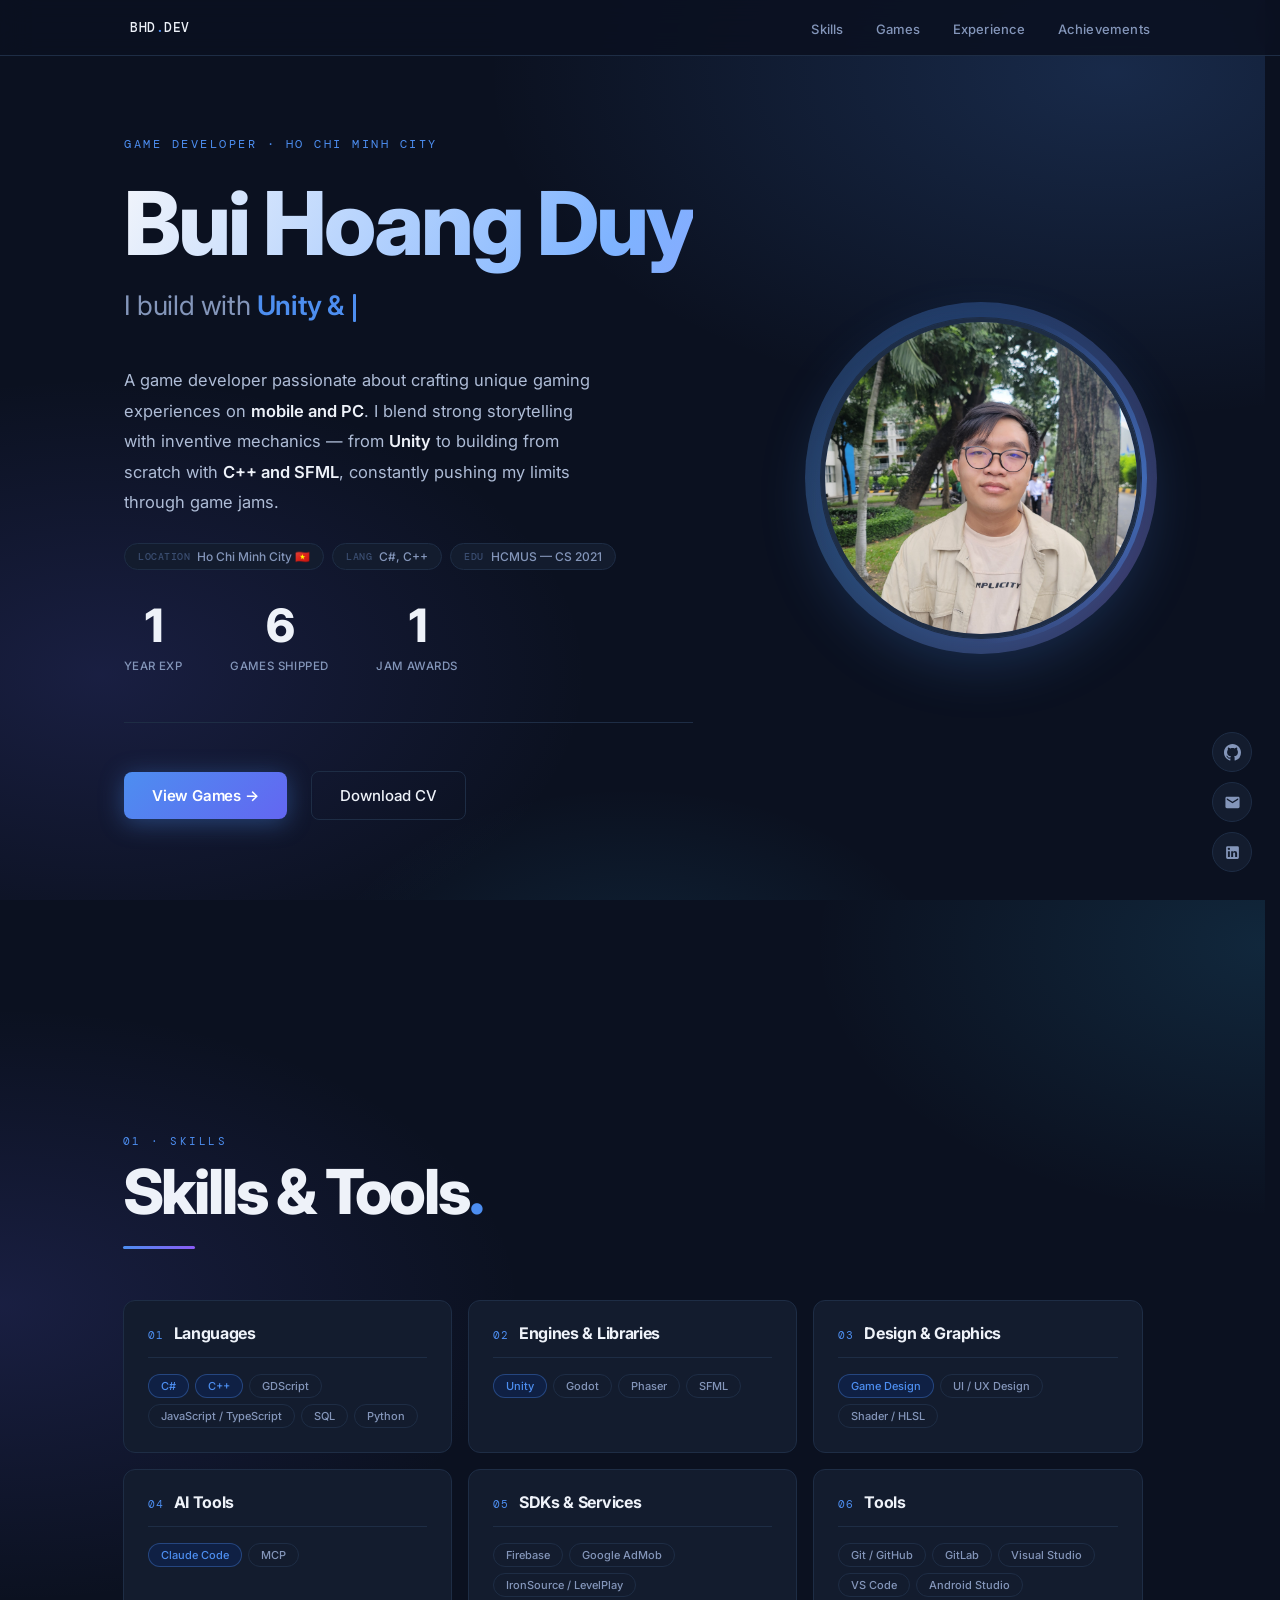
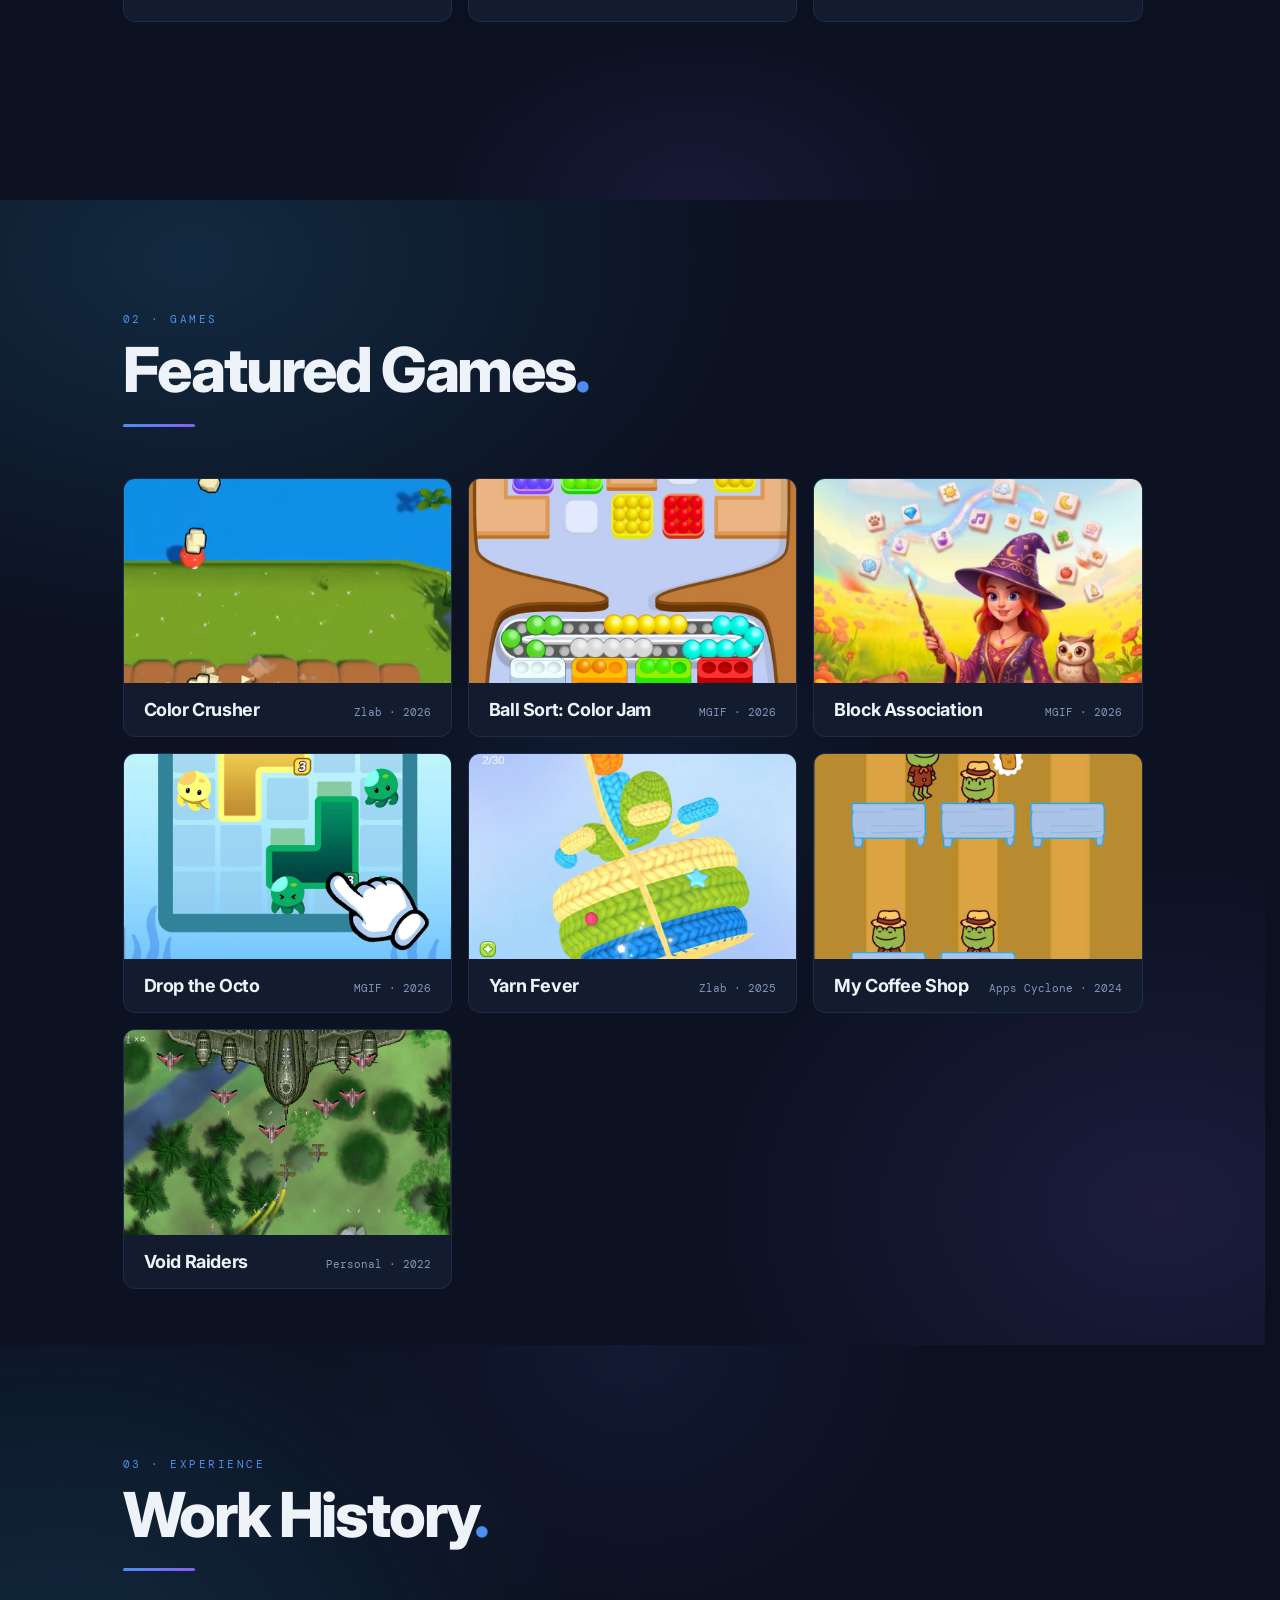
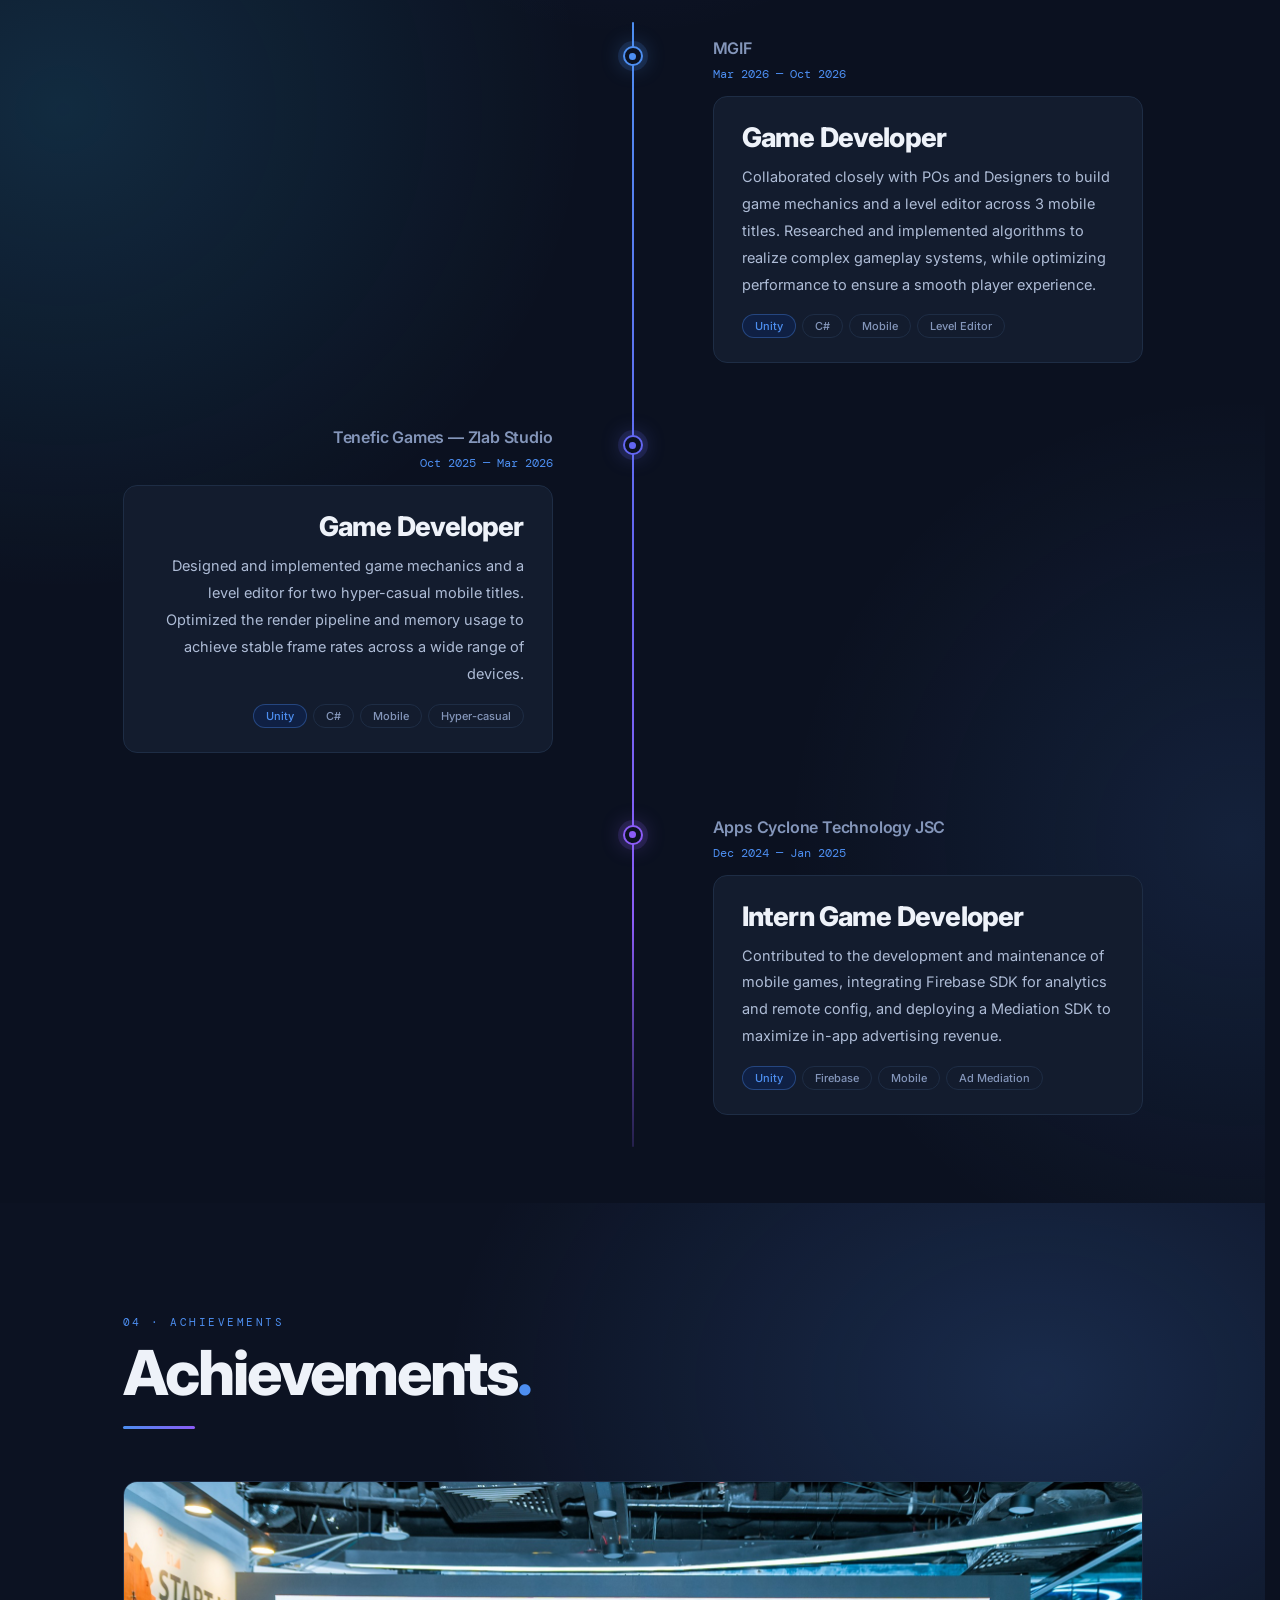
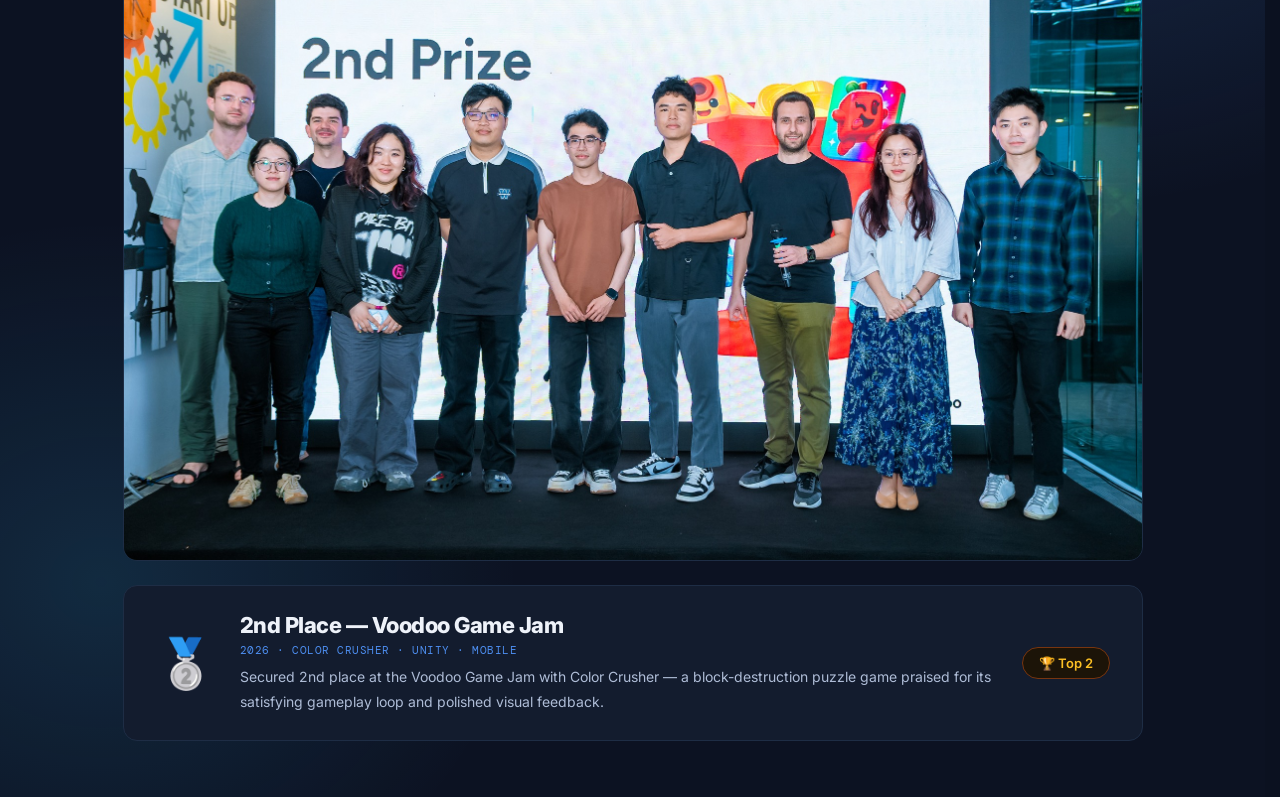
==== commit 2a719f11: "Merge responsive redesign with portfolio content updates Keep the responsive redesign from origin (m" ====
--- a/index.html
+++ b/index.html
@@ -5,19 +5,21 @@
   <meta name="viewport" content="width=device-width, initial-scale=1.0" />
   <title>Bui Hoang Duy — Game Developer</title>
   <link rel="preconnect" href="https://fonts.googleapis.com" />
-  <link href="https://fonts.googleapis.com/css2?family=Inter:wght@300;400;500;600;700&family=DM+Mono:wght@400;500&display=swap" rel="stylesheet" />
+  <link href="https://fonts.googleapis.com/css2?family=Inter:wght@300;400;500;600;700;800&family=DM+Mono:wght@400;500&display=swap" rel="stylesheet" />
   <style>
     *, *::before, *::after { box-sizing: border-box; margin: 0; padding: 0; }
     html { height: 100%; scroll-behavior: smooth; scrollbar-gutter: stable; }
     body { overflow-x: hidden; }
+    body.lock { overflow: hidden; height: 100vh; }
 
     :root {
       --bg:           #0b1120;
       --surface:      #131c2e;
       --border:       #1e2d45;
-      --text:         #e8edf5;
-      --muted:        #6b7fa3;
-      --subtle:       #2e3f5c;
+      --text:         #eef2f9;   /* brighter base text */
+      --body:         #aebcd6;   /* paragraph text — lifted for contrast */
+      --muted:        #8496ba;   /* secondary — lifted from #6b7fa3 */
+      --subtle:       #3a4d70;
       --accent:       #4d8ef0;
       --accent-light: #0f2044;
       --nav-h:        56px;
@@ -58,7 +60,10 @@
       backdrop-filter: blur(16px);
       border-bottom: 1px solid var(--border);
       padding: 1.1rem 0;
-    }
+      transform: translateY(-100%);
+      transition: transform 0.6s cubic-bezier(0.22, 1, 0.36, 1);
+    }
+    body.intro-done nav { transform: translateY(0); }
 
     nav .container { display: flex; align-items: center; justify-content: space-between; }
 
@@ -114,9 +119,9 @@
       to   { transform: rotate(-360deg); }
     }
 
-    @keyframes blink {
-      0%, 100% { opacity: 1; }
-      50%       { opacity: 0.3; }
+    @keyframes blinkCursor {
+      0%, 49%  { opacity: 1; }
+      50%, 100% { opacity: 0; }
     }
 
     @keyframes pulseGlow {
@@ -124,10 +129,83 @@
       50%       { box-shadow: 0 0 0 10px rgba(77,142,240,0); }
     }
 
-    @keyframes slideLeft {
-      from { opacity: 0; transform: translateX(-24px); }
-      to   { opacity: 1; transform: translateX(0); }
-    }
+    /* ════════════════════════════════════
+       INTRO OVERLAY
+       ════════════════════════════════════ */
+    .intro {
+      position: fixed; inset: 0;
+      z-index: 500;
+      background:
+        radial-gradient(ellipse 70% 55% at 50% 60%, rgba(77,142,240,0.10) 0%, transparent 60%),
+        #0b1120;
+      display: flex; align-items: center; justify-content: center;
+      transition: transform 0.75s cubic-bezier(0.76, 0, 0.24, 1);
+      will-change: transform;
+    }
+    .intro.exit { transform: translateY(-100%); }
+    .intro.gone { display: none; }
+
+    .intro-center { text-align: center; padding: 0 1.5rem; }
+
+    .intro-name {
+      font-size: clamp(34px, 6.5vw, 72px);
+      font-weight: 700;
+      letter-spacing: -2px;
+      line-height: 1.15;
+      padding-bottom: 0.08em;
+      margin-bottom: 2.2rem;
+      background: linear-gradient(120deg, #e8edf5 0%, #7eb3ff 30%, #a78bfa 60%, #e8edf5 100%);
+      background-size: 280% 280%;
+      -webkit-background-clip: text;
+      -webkit-text-fill-color: transparent;
+      background-clip: text;
+      white-space: nowrap;
+    }
+    .intro-name .ch {
+      display: inline-block;
+      opacity: 0;
+      transform: translateY(0.55em) rotate(5deg);
+      filter: blur(6px);
+      transition: opacity 0.45s ease, transform 0.55s cubic-bezier(0.22, 1, 0.36, 1), filter 0.45s ease;
+    }
+    .intro-name .ch.in {
+      opacity: 1;
+      transform: translateY(0) rotate(0);
+      filter: blur(0);
+    }
+    .intro.flare .intro-name { animation: gradientMove 0.9s ease; }
+
+    .intro-bar {
+      width: min(280px, 60vw);
+      height: 2px;
+      margin: 0 auto 14px;
+      background: var(--border);
+      border-radius: 2px;
+      overflow: hidden;
+      opacity: 0;
+      transition: opacity 0.4s ease;
+    }
+    .intro.loading .intro-bar { opacity: 1; }
+    .intro-bar-fill {
+      height: 100%; width: 0%;
+      background: linear-gradient(90deg, var(--accent), #a78bfa);
+      border-radius: 2px;
+    }
+
+    .intro-status {
+      font-family: 'DM Mono', monospace;
+      font-size: 11px;
+      color: var(--muted);
+      letter-spacing: 2px;
+      text-transform: uppercase;
+      display: flex; align-items: baseline; justify-content: space-between;
+      width: min(280px, 60vw);
+      margin: 0 auto;
+      opacity: 0;
+      transition: opacity 0.4s ease;
+    }
+    .intro.loading .intro-status { opacity: 1; }
+    .intro-pct { color: var(--accent); }
 
     /* ── HERO ── */
     .hero {
@@ -158,7 +236,10 @@
       position: relative;
       display: flex; align-items: center; justify-content: center;
       flex-shrink: 0;
-      animation: float 6s ease-in-out 1s infinite;
+      opacity: 0;
+    }
+    body.intro-done .hero-avatar-wrap {
+      animation: fadeUp 0.6s ease 0.25s forwards, float 6s ease-in-out 1.2s infinite;
     }
     .hero-avatar-wrap::before {
       content: '';
@@ -183,57 +264,78 @@
       box-shadow: 0 0 0 1px var(--border), 0 20px 60px rgba(77,142,240,0.28);
       position: relative; z-index: 1;
       display: block;
-      opacity: 0;
-      animation: fadeUp 0.5s ease 0.25s forwards;
-    }
-
-    /* hero text */
+    }
+
+    /* hero text — staggers in after intro */
+    .hero-eyebrow,
+    .hero-title,
+    .hero-bio,
+    .hero-info-row,
+    .hero-stats,
+    .hero-cta,
+    .hero-cta-secondary { opacity: 0; }
+
     .hero-eyebrow {
       font-family: 'DM Mono', monospace;
       font-size: 12px; color: var(--accent);
       letter-spacing: 2.5px; text-transform: uppercase;
       margin-bottom: 1.4rem;
-      opacity: 0;
-      animation: fadeUp 0.5s ease 0.1s forwards;
-    }
+    }
+    body.intro-done .hero-eyebrow { animation: fadeUp 0.5s ease 0.1s forwards; }
 
     .hero-name {
-      font-size: clamp(46px, 7.5vw, 82px);
-      font-weight: 700;
-      line-height: 1.15; letter-spacing: -2.5px;
+      font-size: clamp(48px, 8vw, 88px);
+      font-weight: 800;
+      line-height: 1.12; letter-spacing: -3px;
       padding-bottom: 0.08em;
-      margin-bottom: 1rem;
-      background: linear-gradient(120deg, #e8edf5 0%, #7eb3ff 30%, #a78bfa 60%, #e8edf5 100%);
+      margin-bottom: 0.6rem;
+      background: linear-gradient(120deg, #f2f5fb 0%, #7eb3ff 30%, #a78bfa 60%, #f2f5fb 100%);
       background-size: 280% 280%;
       -webkit-background-clip: text;
       -webkit-text-fill-color: transparent;
       background-clip: text;
-      animation: fadeUp 0.5s ease 0.2s forwards, gradientMove 7s ease 0.7s infinite;
-    }
-
+      opacity: 0;
+    }
+    body.intro-done .hero-name {
+      animation: fadeUp 0.55s cubic-bezier(0.22, 1, 0.36, 1) 0.05s forwards,
+                 gradientMove 7s ease 0.7s infinite;
+    }
+
+    /* typewriter line — gerlogu-style */
     .hero-title {
-      font-size: 19px; font-weight: 400;
-      color: var(--muted); margin-bottom: 2.5rem;
-      letter-spacing: -0.2px;
-      opacity: 0;
-      animation: fadeUp 0.5s ease 0.3s forwards;
-    }
-    .hero-title strong { color: var(--text); font-weight: 600; }
+      font-size: clamp(20px, 2.6vw, 27px);
+      font-weight: 600;
+      color: var(--text);
+      margin-bottom: 2.2rem;
+      letter-spacing: -0.4px;
+      min-height: 1.5em;
+    }
+    body.intro-done .hero-title { animation: fadeUp 0.5s ease 0.2s forwards; }
+    .type-prefix { color: var(--muted); font-weight: 400; }
+    .type-text { color: var(--accent); }
+    .type-cursor {
+      display: inline-block;
+      width: 3px; height: 1.05em;
+      margin-left: 3px;
+      background: var(--accent);
+      vertical-align: text-bottom;
+      animation: blinkCursor 0.9s step-end infinite;
+      border-radius: 1px;
+    }
 
     .hero-bio {
-      font-size: 20px; line-height: 1.85;
-      color: #94a3b8; margin-bottom: 1.6rem;
-      max-width: 500px;
-      opacity: 0;
-      animation: fadeUp 0.5s ease 0.35s forwards;
-    }
+      font-size: 16.5px; line-height: 1.85;
+      color: var(--body); margin-bottom: 1.6rem;
+      max-width: 480px;
+    }
+    body.intro-done .hero-bio { animation: fadeUp 0.5s ease 0.3s forwards; }
+    .hero-bio strong { color: var(--text); font-weight: 600; }
 
     .hero-info-row {
       display: flex; gap: 8px; flex-wrap: wrap;
       margin-bottom: 2rem;
-      opacity: 0;
-      animation: fadeUp 0.5s ease 0.42s forwards;
-    }
+    }
+    body.intro-done .hero-info-row { animation: fadeUp 0.5s ease 0.4s forwards; }
     .hero-chip {
       display: inline-flex; align-items: center; gap: 7px;
       font-size: 12px; font-weight: 500; color: var(--muted);
@@ -243,8 +345,6 @@
       transition: border-color 0.15s, color 0.15s;
     }
     .hero-chip:hover { border-color: var(--accent); color: var(--text); }
-    .hero-chip-accent { color: var(--accent); border-color: rgba(77,142,240,0.3); background: var(--accent-light); }
-    .hero-chip-accent:hover { background: rgba(77,142,240,0.15); }
     .chip-key {
       font-family: 'DM Mono', monospace;
       font-size: 10px; color: var(--subtle);
@@ -256,18 +356,18 @@
       display: flex; gap: 3rem;
       margin-bottom: 3rem; padding-bottom: 3rem;
       border-bottom: 1px solid var(--border);
-      opacity: 0;
-      animation: fadeUp 0.5s ease 0.5s forwards;
-    }
+    }
+    body.intro-done .hero-stats { animation: fadeUp 0.5s ease 0.5s forwards; }
     .stat { text-align: center; }
     .stat-num {
-      font-size: 42px; font-weight: 700;
+      font-size: 46px; font-weight: 800;
       color: var(--text); letter-spacing: -2px;
       display: block; line-height: 1; margin-bottom: 6px;
     }
     .stat-label {
-      font-size: 12px; color: var(--muted);
-      font-weight: 500; letter-spacing: 0.3px;
+      font-size: 11.5px; color: var(--muted);
+      font-weight: 500; letter-spacing: 0.4px;
+      text-transform: uppercase;
     }
 
     /* cta buttons */
@@ -278,10 +378,9 @@
       border-radius: 8px; font-size: 15px; font-weight: 600;
       letter-spacing: -0.2px;
       transition: all 0.2s cubic-bezier(0.34,1.56,0.64,1);
-      opacity: 0;
-      animation: fadeUp 0.5s ease 0.6s forwards;
       box-shadow: 0 4px 24px rgba(77,142,240,0.38);
     }
+    body.intro-done .hero-cta { animation: fadeUp 0.5s ease 0.6s forwards; }
     .hero-cta:hover {
       transform: translateY(-2px) scale(1.03);
       box-shadow: 0 8px 32px rgba(77,142,240,0.52);
@@ -295,9 +394,8 @@
       border-radius: 8px; font-size: 15px; font-weight: 500;
       transition: all 0.2s cubic-bezier(0.34,1.56,0.64,1);
       margin-left: 12px;
-      opacity: 0;
-      animation: fadeUp 0.5s ease 0.65s forwards;
-    }
+    }
+    body.intro-done .hero-cta-secondary { animation: fadeUp 0.5s ease 0.65s forwards; }
     .hero-cta-secondary:hover {
       border-color: var(--accent);
       background: var(--surface);
@@ -315,24 +413,46 @@
       padding-bottom: 3.5rem; width: 100%;
     }
 
+    /* ════════════════════════════════════
+       SECTION HEAD — masked title reveal
+       Label fades up, title slides out of a
+       clip mask, accent line draws across.
+       Triggered by .reveal.visible
+       ════════════════════════════════════ */
+    .section-head { margin-bottom: 3.2rem; }
+
     .section-label {
       font-family: 'DM Mono', monospace;
       font-size: 11px; color: var(--accent);
       letter-spacing: 2.5px; text-transform: uppercase;
-      margin-bottom: 0.6rem;
-    }
+      margin-bottom: 0.7rem;
+      opacity: 0; transform: translateY(10px);
+      transition: opacity 0.5s ease, transform 0.5s ease;
+    }
+
+    .title-mask { overflow: hidden; padding-bottom: 0.12em; }
     .section-title {
-      font-size: 46px; font-weight: 700;
-      color: var(--text); letter-spacing: -1.5px;
-      margin-bottom: 3rem;
-    }
-
-    /* ── REVEAL ── */
-    .reveal {
-      opacity: 0; transform: translateY(20px);
-      transition: opacity 0.6s ease, transform 0.6s ease;
-    }
-    .reveal.visible { opacity: 1; transform: none; }
+      font-size: clamp(38px, 5.5vw, 62px);
+      font-weight: 800;
+      color: var(--text); letter-spacing: -2.2px;
+      line-height: 1.08;
+      transform: translateY(120%);
+      transition: transform 0.8s cubic-bezier(0.22, 1, 0.36, 1) 0.1s;
+    }
+    .section-title .dot { color: var(--accent); }
+
+    .section-line {
+      width: 0; height: 3px;
+      margin-top: 1.1rem;
+      border-radius: 2px;
+      background: linear-gradient(90deg, var(--accent), #8b5cf6);
+      transition: width 0.8s cubic-bezier(0.22, 1, 0.36, 1) 0.35s;
+    }
+
+    .section-body {
+      opacity: 0; transform: translateY(24px);
+      transition: opacity 0.6s ease 0.3s, transform 0.6s ease 0.3s;
+    }
 
     /* ── SKILLS ── */
     #skills {
@@ -378,6 +498,11 @@
       color: var(--text); letter-spacing: -0.3px;
     }
 
+    .reveal.visible .section-label { opacity: 1; transform: none; }
+    .reveal.visible .section-title { transform: none; }
+    .reveal.visible .section-line  { width: 72px; }
+    .reveal.visible .section-body  { opacity: 1; transform: none; }
+
     /* ── GAMES ── */
     #games {
       background:
@@ -394,19 +519,26 @@
     @media (max-width: 860px) { .games-grid { grid-template-columns: repeat(2, 1fr); } }
     @media (max-width: 520px)  { .games-grid { grid-template-columns: 1fr; } }
 
+    /*
+      Hover UX fix: the description no longer expands the card
+      (which reflowed the whole grid and made the page jump).
+      It now slides over the thumbnail as an overlay — the card
+      keeps a constant size, so rapid hovering causes zero layout shift.
+    */
     .game-card {
       display: block;
       border-radius: 12px; overflow: hidden;
       background: var(--surface);
       border: 1px solid var(--border);
       cursor: pointer;
-      transition: transform 0.25s cubic-bezier(0.34,1.56,0.64,1), box-shadow 0.25s, border-color 0.25s;
+      transition: transform 0.3s ease, box-shadow 0.3s ease, border-color 0.3s ease;
     }
     .game-card:hover {
-      transform: translateY(-5px);
+      transform: translateY(-4px);
       box-shadow: 0 20px 50px rgba(0,0,0,0.4);
-      border-color: rgba(77,142,240,0.35);
-    }
+      border-color: rgba(77,142,240,0.4);
+    }
+
     .game-card-thumb {
       position: relative; overflow: hidden;
       aspect-ratio: 16 / 10;
@@ -418,25 +550,40 @@
     }
     .game-card:hover .game-card-thumb img { transform: scale(1.06); }
 
-    .game-card-info { padding: 18px 20px 16px; }
+    .game-card-overlay {
+      position: absolute; inset: 0;
+      display: flex; flex-direction: column; justify-content: flex-end;
+      padding: 16px 18px;
+      background: linear-gradient(to top,
+        rgba(7,11,22,0.94) 0%,
+        rgba(7,11,22,0.72) 45%,
+        rgba(7,11,22,0.15) 75%,
+        transparent 100%);
+      opacity: 0;
+      transition: opacity 0.28s ease;
+      pointer-events: none;
+    }
+    .game-card-overlay p {
+      font-size: 13px; color: #c3cfe4; line-height: 1.7;
+      transform: translateY(10px);
+      transition: transform 0.32s cubic-bezier(0.22, 1, 0.36, 1);
+    }
+    .game-card:hover .game-card-overlay { opacity: 1; }
+    .game-card:hover .game-card-overlay p { transform: none; }
+
+    .game-card-info {
+      padding: 16px 20px;
+      display: flex; align-items: baseline; justify-content: space-between; gap: 12px;
+    }
     .game-card-title {
-      font-size: 17px; font-weight: 700;
-      color: var(--text); letter-spacing: -0.3px; margin-bottom: 3px;
-    }
-    .game-card-studio { font-size: 12px; color: var(--muted); }
-
-    .game-card-desc-wrap {
-      max-height: 0; overflow: hidden; opacity: 0;
-      transition: max-height 0.4s ease, opacity 0.35s ease, padding 0.35s ease;
-      border-top: 1px solid transparent;
-      padding: 0 20px;
-    }
-    .game-card:hover .game-card-desc-wrap {
-      max-height: 180px; opacity: 1;
-      border-top-color: var(--border);
-      padding: 14px 20px 20px;
-    }
-    .game-card-desc { font-size: 13px; color: #7f91b0; line-height: 1.75; }
+      font-size: 18px; font-weight: 700;
+      color: var(--text); letter-spacing: -0.4px;
+    }
+    .game-card-studio {
+      font-family: 'DM Mono', monospace;
+      font-size: 11px; color: var(--muted);
+      white-space: nowrap; flex-shrink: 0;
+    }
 
     .tags { display: flex; gap: 6px; flex-wrap: wrap; }
     .tag {
@@ -466,7 +613,6 @@
       padding: 1rem 0 2rem;
     }
 
-    /* centered vertical line */
     .git-log::before {
       content: '';
       position: absolute;
@@ -492,7 +638,6 @@
     .git-entry.visible { opacity: 1; transform: none; }
     .git-entry:last-child { margin-bottom: 0; }
 
-    /* center column: node */
     .git-node-col {
       grid-column: 2;
       display: flex; justify-content: center;
@@ -527,10 +672,8 @@
     .git-entry:nth-child(3) .git-node::after { background: #8b5cf6; }
     .git-entry:nth-child(3):hover .git-node { box-shadow: 0 0 0 8px rgba(139,92,246,0.2), 0 0 32px rgba(139,92,246,0.6); }
 
-    /* right entry: content column 3 */
     .git-entry--right .git-content { grid-column: 3; padding-left: 2.5rem; }
 
-    /* left entry: content column 1, right-aligned */
     .git-entry--left .git-content {
       grid-column: 1; grid-row: 1;
       padding-right: 2.5rem;
@@ -542,12 +685,13 @@
     .git-commit-header { margin-bottom: 14px; }
     .git-company-label {
       display: block;
-      font-size: 22px; font-weight: 700; color: var(--text); letter-spacing: -0.4px;
-      margin-bottom: 5px;
+      font-size: 16px; font-weight: 600;
+      color: var(--muted); letter-spacing: -0.2px;
+      margin-bottom: 4px;
     }
     .git-commit-date {
       font-family: 'DM Mono', monospace;
-      font-size: 12px; color: var(--muted);
+      font-size: 12px; color: var(--accent);
     }
 
     .git-commit-card {
@@ -568,8 +712,12 @@
     }
     .git-entry:nth-child(3) .git-commit-card:hover { border-color: rgba(139,92,246,0.4); box-shadow: 0 6px 28px rgba(139,92,246,0.13); }
 
-    .tl-role { font-size: 24px; font-weight: 700; color: var(--text); margin-bottom: 10px; letter-spacing: -0.5px; }
-    .tl-desc { font-size: 15px; color: #7f91b0; line-height: 1.9; }
+    /* role is the headline now — company is support text above */
+    .tl-role {
+      font-size: 27px; font-weight: 800;
+      color: var(--text); margin-bottom: 10px; letter-spacing: -0.8px;
+    }
+    .tl-desc { font-size: 14.5px; color: var(--body); line-height: 1.85; }
 
     @media (max-width: 680px) {
       .git-log::before { left: 20px; transform: none; }
@@ -621,13 +769,13 @@
       animation: float 4s ease-in-out infinite;
     }
     .achievement-info { flex: 1; }
-    .achievement-title { font-size: 19px; font-weight: 700; color: var(--text); letter-spacing: -0.3px; margin-bottom: 4px; }
+    .achievement-title { font-size: 22px; font-weight: 800; color: var(--text); letter-spacing: -0.5px; margin-bottom: 5px; }
     .achievement-meta {
       font-family: 'DM Mono', monospace;
-      font-size: 11px; color: var(--muted);
+      font-size: 11px; color: var(--accent);
       letter-spacing: 0.5px; text-transform: uppercase; margin-bottom: 8px;
     }
-    .achievement-desc { font-size: 14px; color: #7f91b0; line-height: 1.7; }
+    .achievement-desc { font-size: 14px; color: var(--body); line-height: 1.75; }
     .achievement-pill {
       display: inline-flex; align-items: center; gap: 6px;
       background: #1c1408; border: 1px solid #78350f;
@@ -640,7 +788,10 @@
       position: fixed; bottom: 28px; right: 28px;
       display: flex; flex-direction: column; gap: 10px;
       z-index: 90;
-    }
+      opacity: 0;
+      transition: opacity 0.5s ease 0.8s;
+    }
+    body.intro-done .social-dock { opacity: 1; }
     .social-btn {
       width: 40px; height: 40px; border-radius: 50%;
       background: var(--surface); border: 1px solid var(--border);
@@ -655,157 +806,144 @@
       box-shadow: 0 4px 18px rgba(77,142,240,0.28);
     }
 
-    /* removed: game detail overlay + lightbox (now in projects/style.css) */
-    /*
-    .game-detail-overlay {
-      position: fixed; inset: 0;
-      background: #06101e;
-      z-index: 200; overflow-y: auto;
-      opacity: 0; pointer-events: none;
-      transition: opacity 0.3s ease;
-    }
-    .game-detail-overlay.open { opacity: 1; pointer-events: all; }
-
-    .game-detail-inner {
-      max-width: 960px; margin: 0 auto;
-      padding: 3.5rem 2.5rem 6rem;
-    }
-    .game-detail-back {
-      background: none; border: none;
-      font-family: 'DM Mono', monospace;
-      font-size: 12px; color: var(--muted); letter-spacing: 0.8px;
-      cursor: pointer; padding: 0; margin-bottom: 2.5rem;
-      display: inline-flex; align-items: center; gap: 8px;
-      transition: color 0.15s;
-    }
-    .game-detail-back:hover { color: var(--text); }
-
-    .game-detail-badge {
-      display: inline-block;
-      font-family: 'DM Mono', monospace;
-      font-size: 11px; color: var(--accent);
-      letter-spacing: 1.5px; text-transform: uppercase;
-      border: 1px solid rgba(77,142,240,0.4);
-      padding: 4px 10px; border-radius: 4px;
-      margin-bottom: 1.2rem;
-    }
-    .game-detail-title {
-      font-size: clamp(34px, 5.5vw, 60px);
-      font-weight: 700; color: var(--text);
-      letter-spacing: -1.5px; line-height: 1.08;
-      text-transform: uppercase; margin-bottom: 1.5rem;
-    }
-    .game-detail-hr { border: none; border-top: 1px solid var(--border); margin-bottom: 2.5rem; }
-
-    .game-detail-body {
-      display: grid;
-      grid-template-columns: 1fr 260px;
-      gap: 5rem; align-items: start;
-    }
-    @media (max-width: 700px) { .game-detail-body { grid-template-columns: 1fr; gap: 2.5rem; } }
-
-    .game-detail-section-label {
-      font-family: 'DM Mono', monospace;
-      font-size: 11px; color: var(--accent);
-      letter-spacing: 2px; text-transform: uppercase;
-      margin-bottom: 0.8rem;
-    }
-    .game-detail-overview {
-      font-family: 'DM Mono', monospace;
-      font-size: 13px; color: #7f91b0;
-      line-height: 2; margin-bottom: 2.5rem;
-    }
-    .game-detail-screenshots {
-      display: grid; grid-template-columns: 1fr 1fr; gap: 10px;
-    }
-    .game-detail-screenshots img {
-      width: 100%; border-radius: 8px;
-      border: 1px solid var(--border); display: block;
+    /* ── REDUCED MOTION ── */
+    @media (prefers-reduced-motion: reduce) {
+      .intro { display: none !important; }
+      .hero-eyebrow, .hero-name, .hero-title, .hero-bio,
+      .hero-info-row, .hero-stats, .hero-cta, .hero-cta-secondary,
+      .hero-avatar-wrap, .social-dock { opacity: 1 !important; animation: none !important; }
+      nav { transform: none !important; }
+      .skill-card { opacity: 1 !important; transform: none !important; }
+      .section-label, .section-body { opacity: 1 !important; transform: none !important; }
+      .section-title { transform: none !important; }
+      .section-line { width: 72px !important; }
+      .type-cursor { animation: none !important; }
+    }
+
+    /* ════════════════════════════════════
+       HAMBURGER TOGGLE
+       ════════════════════════════════════ */
+    .nav-toggle {
+      display: none;
+      flex-direction: column;
+      justify-content: center;
+      gap: 5px;
+      background: none;
+      border: none;
       cursor: pointer;
-      transition: transform 0.3s ease, box-shadow 0.3s ease;
-    }
-    .game-detail-screenshots img:hover {
-      transform: scale(1.02);
-      box-shadow: 0 8px 32px rgba(0,0,0,0.5);
-    }
-    .game-detail-video {
-      width: 100%; border-radius: 8px;
-      border: 1px solid var(--border); display: block;
-      background: #000;
-    }
-
-    /* ── LIGHTBOX ── */
-    .lightbox {
-      position: fixed; inset: 0;
-      background: rgba(0,0,0,0.92);
-      z-index: 400;
-      display: flex; align-items: center; justify-content: center;
-      opacity: 0; pointer-events: none;
-      transition: opacity 0.2s ease;
-    }
-    .lightbox.open { opacity: 1; pointer-events: all; }
-
-    .lightbox-img {
-      max-width: 90vw; max-height: 88vh;
-      object-fit: contain; border-radius: 6px; display: block;
-      transition: opacity 0.15s ease;
-    }
-    .lightbox-img.switching { opacity: 0; }
-
-    .lightbox-btn {
-      position: absolute; top: 50%; transform: translateY(-50%);
-      background: rgba(255,255,255,0.08);
-      border: 1px solid rgba(255,255,255,0.18);
-      border-radius: 50%; width: 48px; height: 48px;
-      color: #fff; font-size: 18px; cursor: pointer;
-      display: flex; align-items: center; justify-content: center;
-      transition: background 0.15s, transform 0.15s;
-      z-index: 1;
-    }
-    .lightbox-btn:hover { background: rgba(255,255,255,0.2); transform: translateY(-50%) scale(1.1); }
-    .lightbox-prev { left: 24px; }
-    .lightbox-next { right: 24px; }
-
-    .lightbox-close {
-      position: absolute; top: 18px; right: 18px;
-      background: rgba(255,255,255,0.08);
-      border: 1px solid rgba(255,255,255,0.18);
-      border-radius: 50%; width: 38px; height: 38px;
-      color: #fff; font-size: 14px; cursor: pointer;
-      display: flex; align-items: center; justify-content: center;
-      transition: background 0.15s;
-    }
-    .lightbox-close:hover { background: rgba(255,255,255,0.2); }
-
-    .lightbox-counter {
-      position: absolute; bottom: 20px; left: 50%; transform: translateX(-50%);
-      font-family: 'DM Mono', monospace;
-      font-size: 12px; color: rgba(255,255,255,0.45);
-      letter-spacing: 1px; white-space: nowrap;
-    }
-
-    .game-detail-sidebar-block { margin-bottom: 2rem; }
-    .game-detail-sidebar-label {
-      font-family: 'DM Mono', monospace;
-      font-size: 10px; color: var(--muted);
-      letter-spacing: 2px; text-transform: uppercase;
-      margin-bottom: 0.5rem;
-    }
-    .game-detail-sidebar-value {
-      font-family: 'DM Mono', monospace;
-      font-size: 13px; color: var(--accent); letter-spacing: 0.3px;
-    }
-    .game-detail-tags { display: flex; flex-wrap: wrap; gap: 6px; }
-    .game-detail-tag {
-      font-size: 11px; font-weight: 500;
-      padding: 5px 12px; border-radius: 4px;
-      background: var(--surface);
-      border: 1px solid var(--border); color: var(--muted);
-    }
-    */
+      padding: 5px;
+      flex-shrink: 0;
+    }
+    .nav-toggle span {
+      display: block;
+      width: 22px; height: 2px;
+      background: var(--text);
+      border-radius: 2px;
+      transition: transform 0.25s ease, opacity 0.25s ease;
+    }
+    .nav-toggle.open span:nth-child(1) { transform: translateY(7px) rotate(45deg); }
+    .nav-toggle.open span:nth-child(2) { opacity: 0; transform: scaleX(0); }
+    .nav-toggle.open span:nth-child(3) { transform: translateY(-7px) rotate(-45deg); }
+
+    /* ── HERO ACTIONS WRAPPER ── */
+    .hero-actions {
+      display: flex; flex-wrap: wrap;
+      align-items: center; gap: 12px;
+    }
+
+    /* ════════════════════════════════════
+       MOBILE RESPONSIVE
+       ════════════════════════════════════ */
+    @media (max-width: 640px) {
+      .container { padding: 0 1.25rem; }
+
+      /* Hero — fix content taller than viewport being clipped by flex centering */
+      .hero {
+        height: auto;
+        min-height: 100vh;
+        align-items: flex-start;
+      }
+
+      /* Nav — hamburger dropdown */
+      .nav-toggle { display: flex; }
+      .nav-links {
+        position: absolute; top: 100%; left: 0; right: 0;
+        flex-direction: column; gap: 0;
+        background: rgba(11,17,32,0.97);
+        backdrop-filter: blur(20px);
+        border-bottom: 1px solid var(--border);
+        max-height: 0; overflow: hidden; padding: 0;
+        transition: max-height 0.35s cubic-bezier(0.22,1,0.36,1);
+        list-style: none;
+      }
+      .nav-links.open { max-height: 240px; padding: 0.5rem 0 0.75rem; }
+      .nav-links li { width: 100%; }
+      .nav-links a { display: block; padding: 0.65rem 1.5rem; font-size: 15px; color: var(--text); }
+      .nav-links a::after { display: none; }
+
+      /* Hero — avatar */
+      .hero-avatar { width: min(220px, 60vw); height: min(220px, 60vw); }
+      .hero-avatar-wrap::before { inset: -10px; }
+      .hero-avatar-wrap::after  { inset: -4px; }
+
+      /* Hero — text */
+      .hero-bio { font-size: 15.5px; }
+
+      /* Hero — stats */
+      .hero-stats { gap: 1.8rem; margin-bottom: 2rem; padding-bottom: 2rem; }
+      .stat-num { font-size: 36px; letter-spacing: -1.5px; }
+
+      /* Hero — CTA buttons */
+      .hero-cta-secondary { margin-left: 0; }
+      .hero-actions { flex-direction: column; align-items: stretch; }
+      .hero-cta,
+      .hero-cta-secondary { justify-content: center; }
+
+      /* Sections — tighter top/bottom */
+      section .container {
+        padding-top: calc(var(--nav-h) + 2rem);
+        padding-bottom: 2.5rem;
+      }
+
+      /* Experience — cards */
+      .git-commit-card { padding: 18px 20px; }
+      .tl-role { font-size: 22px; }
+
+      /* Achievement — stack vertically */
+      .achievement-card {
+        flex-direction: column;
+        align-items: flex-start;
+        gap: 14px;
+        padding: 20px 22px;
+      }
+      .achievement-badge { font-size: 36px; }
+      .achievement-title { font-size: 18px; }
+      .achievement-pill  { align-self: flex-start; }
+
+      /* Social dock — tighter on mobile */
+      .social-dock { bottom: 18px; right: 16px; }
+    }
+
+    @media (max-width: 380px) {
+      .hero-stats { gap: 1.2rem; }
+      .stat-num   { font-size: 30px; }
+      .stat-label { font-size: 10px; }
+    }
   </style>
 </head>
-<body>
+<body class="lock">
+
+  <!-- INTRO OVERLAY -->
+  <div class="intro" id="intro" aria-hidden="true">
+    <div class="intro-center">
+      <h1 class="intro-name" id="introName">Bui Hoang Duy</h1>
+      <div class="intro-bar"><div class="intro-bar-fill" id="introBarFill"></div></div>
+      <div class="intro-status">
+        <span>Loading world</span>
+        <span class="intro-pct" id="introPct">0%</span>
+      </div>
+    </div>
+  </div>
 
   <div class="scroll-progress" id="scrollProgress"></div>
 
@@ -813,7 +951,10 @@
   <nav>
     <div class="container">
       <span class="nav-logo">BHD<span>.</span>DEV</span>
-      <ul class="nav-links">
+      <button class="nav-toggle" id="navToggle" aria-label="Toggle menu">
+        <span></span><span></span><span></span>
+      </button>
+      <ul class="nav-links" id="navLinks">
         <li><a href="#skills">Skills</a></li>
         <li><a href="#games">Games</a></li>
         <li><a href="#experience">Experience</a></li>
@@ -829,8 +970,10 @@
         <div class="hero-content">
           <p class="hero-eyebrow">Game Developer · Ho Chi Minh City</p>
           <h1 class="hero-name">Bui Hoang Duy</h1>
-          <p class="hero-title"><strong>Unity</strong> · SFML</p>
-          <p class="hero-bio">A game developer based in Ho Chi Minh City, passionate about crafting unique gaming experiences on mobile and PC. I blend strong storytelling with inventive mechanics — from Unity to building from scratch with C++ and SFML, constantly pushing my limits through game jams.</p>
+          <p class="hero-title">
+            <span class="type-prefix">I build with </span><span class="type-text" id="typeText"></span><span class="type-cursor"></span>
+          </p>
+          <p class="hero-bio">A game developer passionate about crafting unique gaming experiences on <strong>mobile and PC</strong>. I blend strong storytelling with inventive mechanics — from <strong>Unity</strong> to building from scratch with <strong>C++ and SFML</strong>, constantly pushing my limits through game jams.</p>
           <div class="hero-info-row">
             <span class="hero-chip"><span class="chip-key">Location</span> Ho Chi Minh City 🇻🇳</span>
             <span class="hero-chip"><span class="chip-key">Lang</span> C#, C++</span>
@@ -850,8 +993,10 @@
               <span class="stat-label">Jam Awards</span>
             </div>
           </div>
-          <a href="#games" class="hero-cta">View Games →</a>
-          <a href="BuiHoangDuy_Game_Developer.pdf" download class="hero-cta-secondary">Download CV</a>
+          <div class="hero-actions">
+            <a href="#games" class="hero-cta">View Games →</a>
+            <a href="BuiHoangDuy_Game_Developer.pdf" download class="hero-cta-secondary">Download CV</a>
+          </div>
         </div>
         <div class="hero-avatar-wrap">
           <img src="assets/Avatar.jpg" alt="Bui Hoang Duy" class="hero-avatar" />
@@ -863,60 +1008,67 @@
   <!-- SKILLS -->
   <section id="skills">
     <div class="container reveal">
-      <p class="section-label">01 · Skills</p>
-      <h2 class="section-title">Skills &amp; Tools</h2>
-      <div class="skills-grid">
-        <div class="skill-card">
-          <div class="skill-group-head"><span class="skill-group-num">01</span><h3 class="skill-group-name">Languages</h3></div>
-          <div class="tags">
-            <span class="tag tag-accent">C#</span>
-            <span class="tag tag-accent">C++</span>
-            <span class="tag">GDScript</span>
-            <span class="tag">JavaScript / TypeScript</span>
-            <span class="tag">SQL</span>
-            <span class="tag">Python</span>
+      <div class="section-head">
+        <p class="section-label">01 · Skills</p>
+        <div class="title-mask">
+          <h2 class="section-title">Skills &amp; Tools<span class="dot">.</span></h2>
+        </div>
+        <div class="section-line"></div>
+      </div>
+      <div class="section-body">
+        <div class="skills-grid">
+          <div class="skill-card">
+            <div class="skill-group-head"><span class="skill-group-num">01</span><h3 class="skill-group-name">Languages</h3></div>
+            <div class="tags">
+              <span class="tag tag-accent">C#</span>
+              <span class="tag tag-accent">C++</span>
+              <span class="tag">GDScript</span>
+              <span class="tag">JavaScript / TypeScript</span>
+              <span class="tag">SQL</span>
+              <span class="tag">Python</span>
+            </div>
           </div>
-        </div>
-        <div class="skill-card">
-          <div class="skill-group-head"><span class="skill-group-num">02</span><h3 class="skill-group-name">Engines &amp; Libraries</h3></div>
-          <div class="tags">
-            <span class="tag tag-accent">Unity</span>
-            <span class="tag">Godot</span>
-            <span class="tag">Phaser</span>
-            <span class="tag">SFML</span>
+          <div class="skill-card">
+            <div class="skill-group-head"><span class="skill-group-num">02</span><h3 class="skill-group-name">Engines &amp; Libraries</h3></div>
+            <div class="tags">
+              <span class="tag tag-accent">Unity</span>
+              <span class="tag">Godot</span>
+              <span class="tag">Phaser</span>
+              <span class="tag">SFML</span>
+            </div>
           </div>
-        </div>
-        <div class="skill-card">
-          <div class="skill-group-head"><span class="skill-group-num">03</span><h3 class="skill-group-name">Design &amp; Graphics</h3></div>
-          <div class="tags">
-            <span class="tag tag-accent">Game Design</span>
-            <span class="tag">UI / UX Design</span>
-            <span class="tag">Shader / HLSL</span>
+          <div class="skill-card">
+            <div class="skill-group-head"><span class="skill-group-num">03</span><h3 class="skill-group-name">Design &amp; Graphics</h3></div>
+            <div class="tags">
+              <span class="tag tag-accent">Game Design</span>
+              <span class="tag">UI / UX Design</span>
+              <span class="tag">Shader / HLSL</span>
+            </div>
           </div>
-        </div>
-        <div class="skill-card">
-          <div class="skill-group-head"><span class="skill-group-num">04</span><h3 class="skill-group-name">AI Tools</h3></div>
-          <div class="tags">
-            <span class="tag tag-accent">Claude Code</span>
-            <span class="tag">MCP</span>
+          <div class="skill-card">
+            <div class="skill-group-head"><span class="skill-group-num">04</span><h3 class="skill-group-name">AI Tools</h3></div>
+            <div class="tags">
+              <span class="tag tag-accent">Claude Code</span>
+              <span class="tag">MCP</span>
+            </div>
           </div>
-        </div>
-        <div class="skill-card">
-          <div class="skill-group-head"><span class="skill-group-num">05</span><h3 class="skill-group-name">SDKs &amp; Services</h3></div>
-          <div class="tags">
-            <span class="tag">Firebase</span>
-            <span class="tag">Google AdMob</span>
-            <span class="tag">IronSource / LevelPlay</span>
+          <div class="skill-card">
+            <div class="skill-group-head"><span class="skill-group-num">05</span><h3 class="skill-group-name">SDKs &amp; Services</h3></div>
+            <div class="tags">
+              <span class="tag">Firebase</span>
+              <span class="tag">Google AdMob</span>
+              <span class="tag">IronSource / LevelPlay</span>
+            </div>
           </div>
-        </div>
-        <div class="skill-card">
-          <div class="skill-group-head"><span class="skill-group-num">06</span><h3 class="skill-group-name">Tools</h3></div>
-          <div class="tags">
-            <span class="tag">Git / GitHub</span>
-            <span class="tag">GitLab</span>
-            <span class="tag">Visual Studio</span>
-            <span class="tag">VS Code</span>
-            <span class="tag">Android Studio</span>
+          <div class="skill-card">
+            <div class="skill-group-head"><span class="skill-group-num">06</span><h3 class="skill-group-name">Tools</h3></div>
+            <div class="tags">
+              <span class="tag">Git / GitHub</span>
+              <span class="tag">GitLab</span>
+              <span class="tag">Visual Studio</span>
+              <span class="tag">VS Code</span>
+              <span class="tag">Android Studio</span>
+            </div>
           </div>
         </div>
       </div>
@@ -926,101 +1078,108 @@
   <!-- GAMES -->
   <section id="games">
     <div class="container reveal">
-      <p class="section-label">02 · Games</p>
-      <h2 class="section-title">Featured Games</h2>
-      <div class="games-grid">
-
-        <a class="game-card" href="projects/color-crusher.html">
-          <div class="game-card-thumb">
-            <img src="assets/Color Crusher/Color Crusher.png" alt="Color Crusher" loading="lazy" />
-          </div>
-          <div class="game-card-info">
-            <h3 class="game-card-title">Color Crusher</h3>
-            <p class="game-card-studio">Tenefic Games — Zlab Studio · 2026</p>
-          </div>
-          <div class="game-card-desc-wrap">
-            <p class="game-card-desc">Tap and smash blocks to collect items, fill the progress bar, and conquer hundreds of challenging levels. Runner-up at Voodoo Game Jam.</p>
-          </div>
-        </a>
-
-        <a class="game-card" href="projects/ball-sort.html">
-          <div class="game-card-thumb">
-            <img src="assets/Ball Sort/Ball Sort 1.jpg" alt="Ball Sort: Color Jam" loading="lazy" />
-          </div>
-          <div class="game-card-info">
-            <h3 class="game-card-title">Ball Sort: Color Jam</h3>
-            <p class="game-card-studio">MGIF · 2026</p>
-          </div>
-          <div class="game-card-desc-wrap">
-            <p class="game-card-desc">A relaxing 3D ball sorting puzzle — drop balls onto a moving conveyor and match each one into the right color box before the belt fills up.</p>
-          </div>
-        </a>
-
-        <a class="game-card" href="projects/block-association.html">
-          <div class="game-card-thumb">
-            <img src="assets/Block Association/Block Association 1.jpg" alt="Block Association" loading="lazy" />
-          </div>
-          <div class="game-card-info">
-            <h3 class="game-card-title">Block Association</h3>
-            <p class="game-card-studio">MGIF · 2026</p>
-          </div>
-          <div class="game-card-desc-wrap">
-            <p class="game-card-desc">A calm word association puzzle — drag blocks of words, icons, and images into the right categories to clear the board.</p>
-          </div>
-        </a>
-
-        <a class="game-card" href="projects/drop-the-octo.html">
-          <div class="game-card-thumb">
-            <img src="assets/Drop the Octo/Drop the Octo 1.jpg" alt="Drop the Octo" loading="lazy" />
-          </div>
-          <div class="game-card-info">
-            <h3 class="game-card-title">Drop the Octo</h3>
-            <p class="game-card-studio">MGIF · 2026</p>
-          </div>
-          <div class="game-card-desc-wrap">
-            <p class="game-card-desc">A cute spatial puzzle under the sea — drag and fit colored shapes to cover every octopus with its matching color before time runs out.</p>
-          </div>
-        </a>
-
-        <a class="game-card" href="projects/yarn-fever.html">
-          <div class="game-card-thumb">
-            <img src="assets/Yarn Fever/Yarn Fever.jpg" alt="Yarn Fever" loading="lazy" />
-          </div>
-          <div class="game-card-info">
-            <h3 class="game-card-title">Yarn Fever</h3>
-            <p class="game-card-studio">Tenefic Games — Zlab Studio · 2025</p>
-          </div>
-          <div class="game-card-desc-wrap">
-            <p class="game-card-desc">A mobile puzzle game about untangling colorful yarn strands from crocheted objects and sorting them into matching color slots.</p>
-          </div>
-        </a>
-
-        <a class="game-card" href="projects/my-coffee-shop.html">
-          <div class="game-card-thumb">
-            <img src="assets/My CoffeeShop/MyCoffeeShop.jpg" alt="My Coffee Shop" loading="lazy" />
-          </div>
-          <div class="game-card-info">
-            <h3 class="game-card-title">My Coffee Shop</h3>
-            <p class="game-card-studio">Apps Cyclone Technology JSC · 2024</p>
-          </div>
-          <div class="game-card-desc-wrap">
-            <p class="game-card-desc">Run your own cozy animal café, serve adorable customers, and uncover heartwarming stories along the way.</p>
-          </div>
-        </a>
-
-        <a class="game-card" href="projects/void-raiders.html">
-          <div class="game-card-thumb">
-            <img src="assets/SpaceShooter/SFML.png" alt="Void Raiders" loading="lazy" />
-          </div>
-          <div class="game-card-info">
-            <h3 class="game-card-title">Void Raiders</h3>
-            <p class="game-card-studio">Personal Project · 2022</p>
-          </div>
-          <div class="game-card-desc-wrap">
-            <p class="game-card-desc">A fast-paced bullet hell shooter where you pilot a fighter craft to eliminate waves of enemies while weaving through dense curtains of projectiles.</p>
-          </div>
-        </a>
-
+      <div class="section-head">
+        <p class="section-label">02 · Games</p>
+        <div class="title-mask">
+          <h2 class="section-title">Featured Games<span class="dot">.</span></h2>
+        </div>
+        <div class="section-line"></div>
+      </div>
+      <div class="section-body">
+        <div class="games-grid">
+
+          <a class="game-card" href="projects/color-crusher.html">
+            <div class="game-card-thumb">
+              <img src="assets/Color Crusher/Color Crusher.png" alt="Color Crusher" loading="lazy" />
+              <div class="game-card-overlay">
+                <p>Tap and smash blocks to collect items, fill the progress bar, and conquer hundreds of challenging levels. Runner-up at Voodoo Game Jam.</p>
+              </div>
+            </div>
+            <div class="game-card-info">
+              <h3 class="game-card-title">Color Crusher</h3>
+              <p class="game-card-studio">Zlab · 2026</p>
+            </div>
+          </a>
+
+          <a class="game-card" href="projects/ball-sort.html">
+            <div class="game-card-thumb">
+              <img src="assets/Ball Sort/Ball Sort 1.jpg" alt="Ball Sort: Color Jam" loading="lazy" />
+              <div class="game-card-overlay">
+                <p>A relaxing 3D ball sorting puzzle — drop balls onto a moving conveyor and match each one into the right color box before the belt fills up.</p>
+              </div>
+            </div>
+            <div class="game-card-info">
+              <h3 class="game-card-title">Ball Sort: Color Jam</h3>
+              <p class="game-card-studio">MGIF · 2026</p>
+            </div>
+          </a>
+
+          <a class="game-card" href="projects/block-association.html">
+            <div class="game-card-thumb">
+              <img src="assets/Block Association/Block Association 1.jpg" alt="Block Association" loading="lazy" />
+              <div class="game-card-overlay">
+                <p>A calm word association puzzle — drag blocks of words, icons, and images into the right categories to clear the board.</p>
+              </div>
+            </div>
+            <div class="game-card-info">
+              <h3 class="game-card-title">Block Association</h3>
+              <p class="game-card-studio">MGIF · 2026</p>
+            </div>
+          </a>
+
+          <a class="game-card" href="projects/drop-the-octo.html">
+            <div class="game-card-thumb">
+              <img src="assets/Drop the Octo/Drop the Octo 1.jpg" alt="Drop the Octo" loading="lazy" />
+              <div class="game-card-overlay">
+                <p>A cute spatial puzzle under the sea — drag and fit colored shapes to cover every octopus with its matching color before time runs out.</p>
+              </div>
+            </div>
+            <div class="game-card-info">
+              <h3 class="game-card-title">Drop the Octo</h3>
+              <p class="game-card-studio">MGIF · 2026</p>
+            </div>
+          </a>
+
+          <a class="game-card" href="projects/yarn-fever.html">
+            <div class="game-card-thumb">
+              <img src="assets/Yarn Fever/Yarn Fever.jpg" alt="Yarn Fever" loading="lazy" />
+              <div class="game-card-overlay">
+                <p>A mobile puzzle game about untangling colorful yarn strands from crocheted objects and sorting them into matching color slots.</p>
+              </div>
+            </div>
+            <div class="game-card-info">
+              <h3 class="game-card-title">Yarn Fever</h3>
+              <p class="game-card-studio">Zlab · 2025</p>
+            </div>
+          </a>
+
+          <a class="game-card" href="projects/my-coffee-shop.html">
+            <div class="game-card-thumb">
+              <img src="assets/My CoffeeShop/MyCoffeeShop.jpg" alt="My Coffee Shop" loading="lazy" />
+              <div class="game-card-overlay">
+                <p>Run your own cozy animal café, serve adorable customers, and uncover heartwarming stories along the way.</p>
+              </div>
+            </div>
+            <div class="game-card-info">
+              <h3 class="game-card-title">My Coffee Shop</h3>
+              <p class="game-card-studio">Apps Cyclone · 2024</p>
+            </div>
+          </a>
+
+          <a class="game-card" href="projects/void-raiders.html">
+            <div class="game-card-thumb">
+              <img src="assets/SpaceShooter/SFML.png" alt="Void Raiders" loading="lazy" />
+              <div class="game-card-overlay">
+                <p>A fast-paced bullet hell shooter where you pilot a fighter craft to eliminate waves of enemies while weaving through dense curtains of projectiles.</p>
+              </div>
+            </div>
+            <div class="game-card-info">
+              <h3 class="game-card-title">Void Raiders</h3>
+              <p class="game-card-studio">Personal · 2022</p>
+            </div>
+          </a>
+
+        </div>
       </div>
     </div>
   </section>
@@ -1028,73 +1187,80 @@
   <!-- EXPERIENCE -->
   <section id="experience">
     <div class="container reveal">
-      <p class="section-label">03 · Experience</p>
-      <h2 class="section-title">Work History</h2>
-      <div class="git-log">
-
-        <!-- entry 1: right -->
-        <div class="git-entry git-entry--right">
-          <div class="git-node-col"><div class="git-node"></div></div>
-          <div class="git-content">
-            <div class="git-commit-header">
-              <span class="git-company-label">MGIF</span>
-              <span class="git-commit-date">Mar 2026 — Oct 2026</span>
-            </div>
-            <div class="git-commit-card">
-              <p class="tl-role">Game Developer</p>
-              <p class="tl-desc">Collaborated closely with POs and Designers to build game mechanics and a level editor across 3 mobile titles. Researched and implemented algorithms to realize complex gameplay systems, while optimizing performance to ensure a smooth player experience.</p>
-              <div class="tags" style="margin-top:16px">
-                <span class="tag tag-accent">Unity</span>
-                <span class="tag">C#</span>
-                <span class="tag">Mobile</span>
-                <span class="tag">Level Editor</span>
+      <div class="section-head">
+        <p class="section-label">03 · Experience</p>
+        <div class="title-mask">
+          <h2 class="section-title">Work History<span class="dot">.</span></h2>
+        </div>
+        <div class="section-line"></div>
+      </div>
+      <div class="section-body">
+        <div class="git-log">
+
+          <!-- entry 1: right -->
+          <div class="git-entry git-entry--right">
+            <div class="git-node-col"><div class="git-node"></div></div>
+            <div class="git-content">
+              <div class="git-commit-header">
+                <span class="git-company-label">MGIF</span>
+                <span class="git-commit-date">Mar 2026 — Oct 2026</span>
               </div>
+              <div class="git-commit-card">
+                <p class="tl-role">Game Developer</p>
+                <p class="tl-desc">Collaborated closely with POs and Designers to build game mechanics and a level editor across 3 mobile titles. Researched and implemented algorithms to realize complex gameplay systems, while optimizing performance to ensure a smooth player experience.</p>
+                <div class="tags" style="margin-top:16px">
+                  <span class="tag tag-accent">Unity</span>
+                  <span class="tag">C#</span>
+                  <span class="tag">Mobile</span>
+                  <span class="tag">Level Editor</span>
+                </div>
+              </div>
             </div>
           </div>
+
+          <!-- entry 2: left -->
+          <div class="git-entry git-entry--left">
+            <div class="git-content">
+              <div class="git-commit-header">
+                <span class="git-company-label">Tenefic Games — Zlab Studio</span>
+                <span class="git-commit-date">Oct 2025 — Mar 2026</span>
+              </div>
+              <div class="git-commit-card">
+                <p class="tl-role">Game Developer</p>
+                <p class="tl-desc">Designed and implemented game mechanics and a level editor for two hyper-casual mobile titles. Optimized the render pipeline and memory usage to achieve stable frame rates across a wide range of devices.</p>
+                <div class="tags" style="margin-top:16px">
+                  <span class="tag tag-accent">Unity</span>
+                  <span class="tag">C#</span>
+                  <span class="tag">Mobile</span>
+                  <span class="tag">Hyper-casual</span>
+                </div>
+              </div>
+            </div>
+            <div class="git-node-col"><div class="git-node"></div></div>
+          </div>
+
+          <!-- entry 3: right -->
+          <div class="git-entry git-entry--right">
+            <div class="git-node-col"><div class="git-node"></div></div>
+            <div class="git-content">
+              <div class="git-commit-header">
+                <span class="git-company-label">Apps Cyclone Technology JSC</span>
+                <span class="git-commit-date">Dec 2024 — Jan 2025</span>
+              </div>
+              <div class="git-commit-card">
+                <p class="tl-role">Intern Game Developer</p>
+                <p class="tl-desc">Contributed to the development and maintenance of mobile games, integrating Firebase SDK for analytics and remote config, and deploying a Mediation SDK to maximize in-app advertising revenue.</p>
+                <div class="tags" style="margin-top:16px">
+                  <span class="tag tag-accent">Unity</span>
+                  <span class="tag">Firebase</span>
+                  <span class="tag">Mobile</span>
+                  <span class="tag">Ad Mediation</span>
+                </div>
+              </div>
+            </div>
+          </div>
+
         </div>
-
-        <!-- entry 2: left -->
-        <div class="git-entry git-entry--left">
-          <div class="git-content">
-            <div class="git-commit-header">
-              <span class="git-company-label">Tenefic Games — Zlab Studio</span>
-              <span class="git-commit-date">Oct 2025 — Mar 2026</span>
-            </div>
-            <div class="git-commit-card">
-              <p class="tl-role">Game Developer</p>
-              <p class="tl-desc">Designed and implemented game mechanics and a level editor for two hyper-casual mobile titles. Optimized the render pipeline and memory usage to achieve stable frame rates across a wide range of devices.</p>
-              <div class="tags" style="margin-top:16px">
-                <span class="tag tag-accent">Unity</span>
-                <span class="tag">C#</span>
-                <span class="tag">Mobile</span>
-                <span class="tag">Hyper-casual</span>
-              </div>
-            </div>
-          </div>
-          <div class="git-node-col"><div class="git-node"></div></div>
-        </div>
-
-        <!-- entry 3: right -->
-        <div class="git-entry git-entry--right">
-          <div class="git-node-col"><div class="git-node"></div></div>
-          <div class="git-content">
-            <div class="git-commit-header">
-              <span class="git-company-label">Apps Cyclone Technology JSC</span>
-              <span class="git-commit-date">Dec 2024 — Jan 2025</span>
-            </div>
-            <div class="git-commit-card">
-              <p class="tl-role">Intern Game Developer</p>
-              <p class="tl-desc">Contributed to the development and maintenance of mobile games, integrating Firebase SDK for analytics and remote config, and deploying a Mediation SDK to maximize in-app advertising revenue.</p>
-              <div class="tags" style="margin-top:16px">
-                <span class="tag tag-accent">Unity</span>
-                <span class="tag">Firebase</span>
-                <span class="tag">Mobile</span>
-                <span class="tag">Ad Mediation</span>
-              </div>
-            </div>
-          </div>
-        </div>
-
       </div>
     </div>
   </section>
@@ -1102,20 +1268,27 @@
   <!-- ACHIEVEMENTS -->
   <section id="achievements">
     <div class="container reveal">
-      <p class="section-label">04 · Achievements</p>
-      <h2 class="section-title">Achievements</h2>
-      <div class="achievement-wrap">
-        <div class="achievement-img">
-          <img src="assets/VooDoo.jpg" alt="Voodoo Game Jam — 2nd Place" />
+      <div class="section-head">
+        <p class="section-label">04 · Achievements</p>
+        <div class="title-mask">
+          <h2 class="section-title">Achievements<span class="dot">.</span></h2>
         </div>
-        <div class="achievement-card">
-          <div class="achievement-badge">🥈</div>
-          <div class="achievement-info">
-            <p class="achievement-title">2nd Place — Voodoo Game Jam</p>
-            <p class="achievement-meta">2026 · Color Crusher · Unity · Mobile</p>
-            <p class="achievement-desc">Secured 2nd place at the Voodoo Game Jam with Color Crusher — a block-destruction puzzle game praised for its satisfying gameplay loop and polished visual feedback.</p>
+        <div class="section-line"></div>
+      </div>
+      <div class="section-body">
+        <div class="achievement-wrap">
+          <div class="achievement-img">
+            <img src="assets/VooDoo.jpg" alt="Voodoo Game Jam — 2nd Place" />
           </div>
-          <div class="achievement-pill">🏆 Top 2</div>
+          <div class="achievement-card">
+            <div class="achievement-badge">🥈</div>
+            <div class="achievement-info">
+              <p class="achievement-title">2nd Place — Voodoo Game Jam</p>
+              <p class="achievement-meta">2026 · Color Crusher · Unity · Mobile</p>
+              <p class="achievement-desc">Secured 2nd place at the Voodoo Game Jam with Color Crusher — a block-destruction puzzle game praised for its satisfying gameplay loop and polished visual feedback.</p>
+            </div>
+            <div class="achievement-pill">🏆 Top 2</div>
+          </div>
         </div>
       </div>
     </div>
@@ -1136,42 +1309,115 @@
 
 
   <script>
-    /* ── SCROLL PROGRESS ── */
-    const progressBar = document.getElementById('scrollProgress');
-    window.addEventListener('scroll', () => {
-      const max = document.body.scrollHeight - window.innerHeight;
-      progressBar.style.width = (window.scrollY / max * 100) + '%';
-    }, { passive: true });
-
-    /* ── SMOOTH NAV LINKS ── */
-    document.querySelectorAll('a[href^="#"]').forEach(a => {
-      a.addEventListener('click', (e) => {
-        const target = document.querySelector(a.getAttribute('href'));
-        if (target) {
-          e.preventDefault();
-          target.scrollIntoView({ behavior: 'smooth' });
+    /* ════════════════════════════════════
+       INTRO SEQUENCE
+       ════════════════════════════════════ */
+    const intro     = document.getElementById('intro');
+    const introName = document.getElementById('introName');
+    const barFill   = document.getElementById('introBarFill');
+    const pctEl     = document.getElementById('introPct');
+    const reducedMotion = window.matchMedia('(prefers-reduced-motion: reduce)').matches;
+
+    function finishIntro() {
+      if (document.body.classList.contains('intro-done')) return;
+      document.body.classList.remove('lock');
+      document.body.classList.add('intro-done');
+      intro.classList.add('exit');
+      intro.addEventListener('transitionend', () => intro.classList.add('gone'), { once: true });
+      setTimeout(() => intro.classList.add('gone'), 1200); // fallback
+      startStats();
+      startTypewriter();
+    }
+
+    if (reducedMotion) {
+      intro.classList.add('gone');
+      document.body.classList.remove('lock');
+      document.body.classList.add('intro-done');
+      document.getElementById('typeText').textContent = 'Unity & C++';
+      startStats();
+    } else {
+      const text = introName.textContent;
+      introName.textContent = '';
+      [...text].forEach((c, i) => {
+        const span = document.createElement('span');
+        span.className = 'ch';
+        span.textContent = c === ' ' ? '\u00A0' : c;
+        span.style.transitionDelay = (i * 45) + 'ms';
+        introName.appendChild(span);
+      });
+
+      requestAnimationFrame(() => requestAnimationFrame(() => {
+        introName.querySelectorAll('.ch').forEach(s => s.classList.add('in'));
+      }));
+
+      setTimeout(() => {
+        intro.classList.add('loading');
+        const dur = 1100;
+        const start = performance.now();
+        function tick(now) {
+          const p = Math.min((now - start) / dur, 1);
+          const eased = 1 - Math.pow(1 - p, 2.2);
+          const v = Math.round(eased * 100);
+          barFill.style.width = v + '%';
+          pctEl.textContent = v + '%';
+          if (p < 1) requestAnimationFrame(tick);
+          else {
+            intro.classList.add('flare');
+            setTimeout(finishIntro, 550);
+          }
         }
-      });
-    });
-
-    /* ── REVEAL + STAGGER ── */
-    const revealObserver = new IntersectionObserver((entries) => {
-      entries.forEach(entry => {
-        if (!entry.isIntersecting) return;
-        entry.target.classList.add('visible');
-
-        entry.target.querySelectorAll('.skill-card').forEach((card, i) => {
-          setTimeout(() => card.classList.add('visible'), i * 70);
-        });
-        entry.target.querySelectorAll('.git-entry').forEach((item, i) => {
-          setTimeout(() => item.classList.add('visible'), i * 160);
-        });
-      });
-    }, { threshold: 0.12 });
-
-    document.querySelectorAll('.reveal').forEach(el => revealObserver.observe(el));
-
-    /* ── COUNT-UP ── */
+        requestAnimationFrame(tick);
+      }, 500);
+
+      setTimeout(finishIntro, 4500); // safety net
+    }
+
+    /* ════════════════════════════════════
+       TYPEWRITER (gerlogu-style)
+       types a phrase → holds → deletes → next
+       ════════════════════════════════════ */
+    const typePhrases = [
+      'Unity & C#.',
+      'C++ · SFML.',
+      'gameplay systems.',
+      'level editor tools.',
+      'game jam energy ⚡'
+    ];
+    const typeEl = document.getElementById('typeText');
+    let typeStarted = false;
+
+    function startTypewriter() {
+      if (typeStarted || reducedMotion) return;
+      typeStarted = true;
+      let phrase = 0, char = 0, deleting = false;
+
+      function step() {
+        const current = typePhrases[phrase];
+        if (!deleting) {
+          char++;
+          typeEl.textContent = current.slice(0, char);
+          if (char === current.length) {
+            deleting = true;
+            setTimeout(step, 1800);          // hold full phrase
+            return;
+          }
+          setTimeout(step, 55 + Math.random() * 45);
+        } else {
+          char--;
+          typeEl.textContent = current.slice(0, char);
+          if (char === 0) {
+            deleting = false;
+            phrase = (phrase + 1) % typePhrases.length;
+            setTimeout(step, 350);           // brief pause before next
+            return;
+          }
+          setTimeout(step, 28);
+        }
+      }
+      setTimeout(step, 600);
+    }
+
+    /* ── COUNT-UP (runs after intro) ── */
     function countUp(el) {
       const target = +el.dataset.count;
       const start = performance.now();
@@ -1185,10 +1431,64 @@
       }
       requestAnimationFrame(tick);
     }
-    setTimeout(() => {
-      document.querySelectorAll('.stat-num').forEach(el => countUp(el));
-    }, 700);
-
+    let statsStarted = false;
+    function startStats() {
+      if (statsStarted) return;
+      statsStarted = true;
+      setTimeout(() => {
+        document.querySelectorAll('.stat-num').forEach(el => countUp(el));
+      }, 600);
+    }
+
+    /* ── SCROLL PROGRESS ── */
+    const progressBar = document.getElementById('scrollProgress');
+    window.addEventListener('scroll', () => {
+      const max = document.body.scrollHeight - window.innerHeight;
+      progressBar.style.width = (window.scrollY / max * 100) + '%';
+    }, { passive: true });
+
+    /* ── SMOOTH NAV LINKS ── */
+    document.querySelectorAll('a[href^="#"]').forEach(a => {
+      a.addEventListener('click', (e) => {
+        const target = document.querySelector(a.getAttribute('href'));
+        if (target) {
+          e.preventDefault();
+          target.scrollIntoView({ behavior: 'smooth' });
+        }
+      });
+    });
+
+    /* ── SECTION REVEAL (title mask + body stagger) ── */
+    const revealObserver = new IntersectionObserver((entries) => {
+      entries.forEach(entry => {
+        if (!entry.isIntersecting) return;
+        entry.target.classList.add('visible');
+
+        entry.target.querySelectorAll('.skill-card').forEach((card, i) => {
+          setTimeout(() => card.classList.add('visible'), 350 + i * 70);
+        });
+        entry.target.querySelectorAll('.git-entry').forEach((item, i) => {
+          setTimeout(() => item.classList.add('visible'), 350 + i * 160);
+        });
+        revealObserver.unobserve(entry.target);
+      });
+    }, { threshold: 0.15 });
+
+    document.querySelectorAll('.reveal').forEach(el => revealObserver.observe(el));
+
+    /* ── MOBILE NAV TOGGLE ── */
+    const navToggle = document.getElementById('navToggle');
+    const navLinksList = document.getElementById('navLinks');
+    navToggle.addEventListener('click', () => {
+      navToggle.classList.toggle('open');
+      navLinksList.classList.toggle('open');
+    });
+    navLinksList.querySelectorAll('a').forEach(a => {
+      a.addEventListener('click', () => {
+        navToggle.classList.remove('open');
+        navLinksList.classList.remove('open');
+      });
+    });
   </script>
 </body>
-</html>
+</html>
